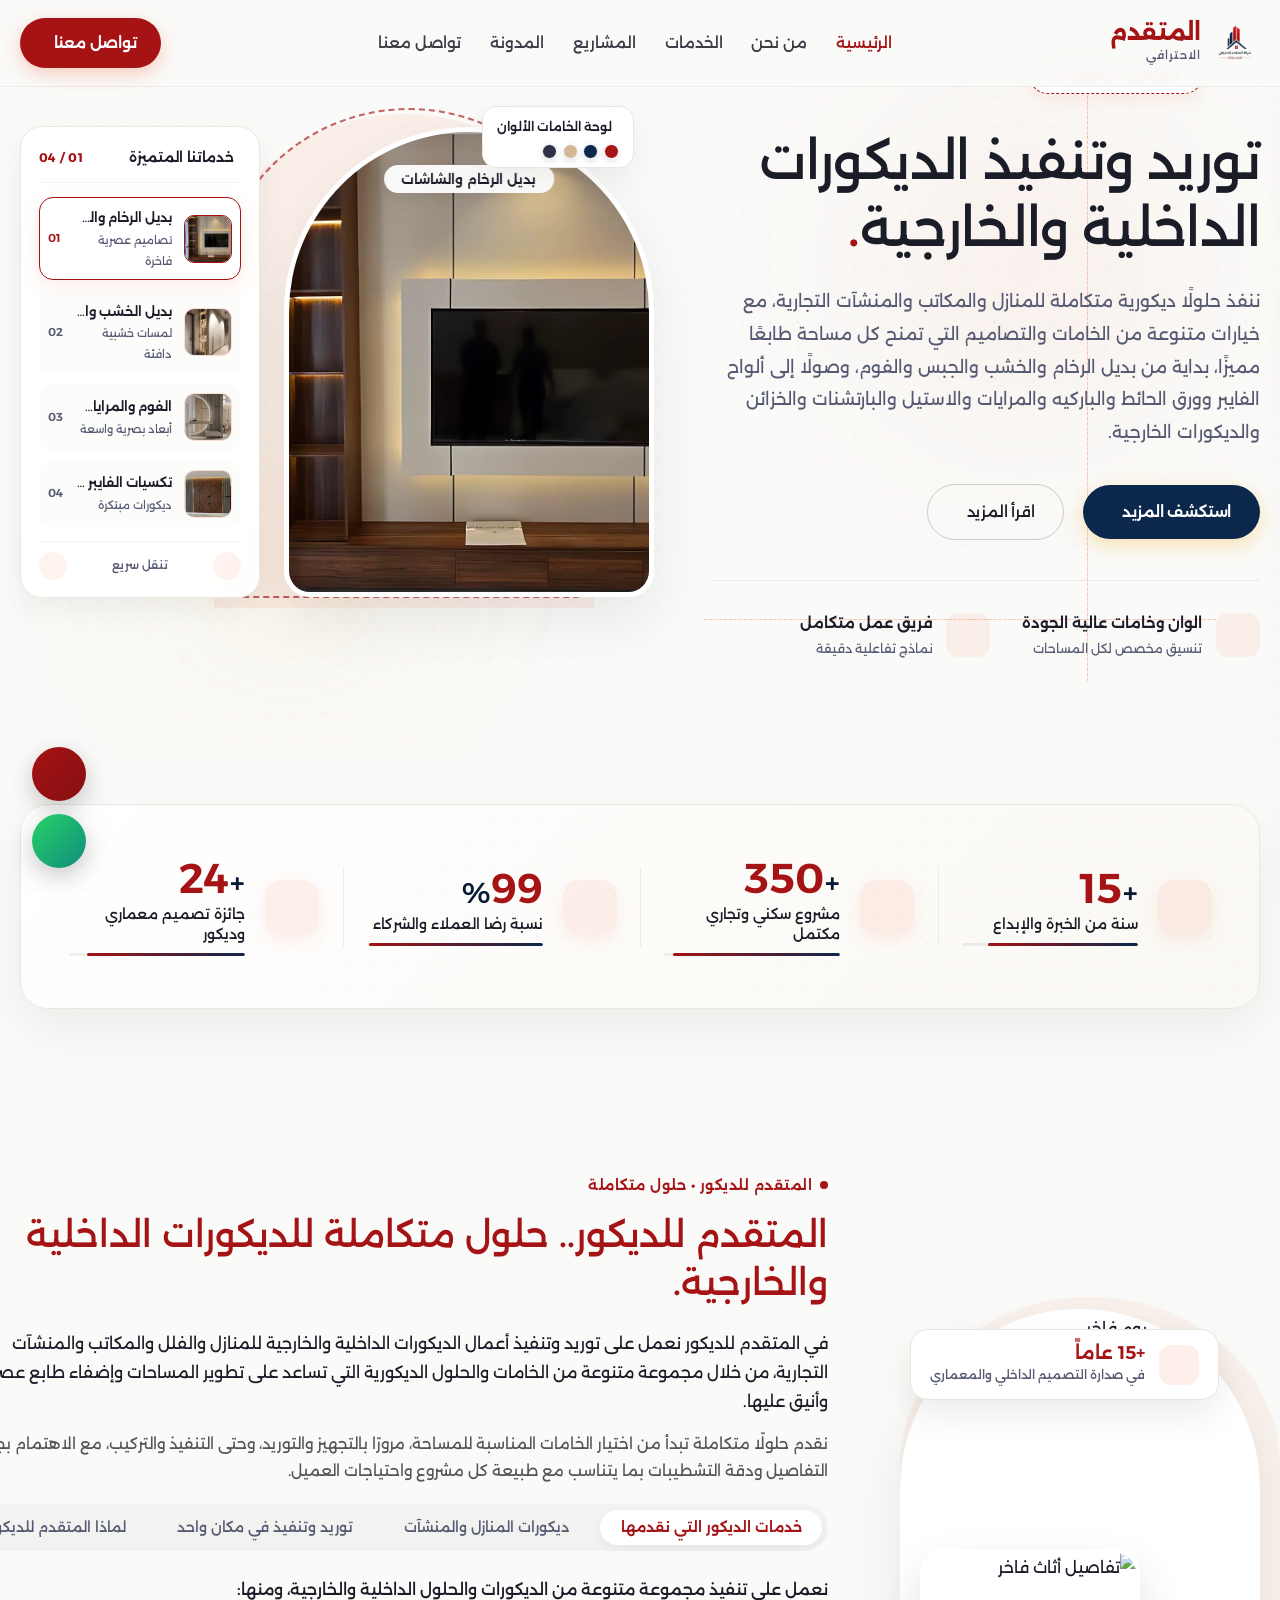
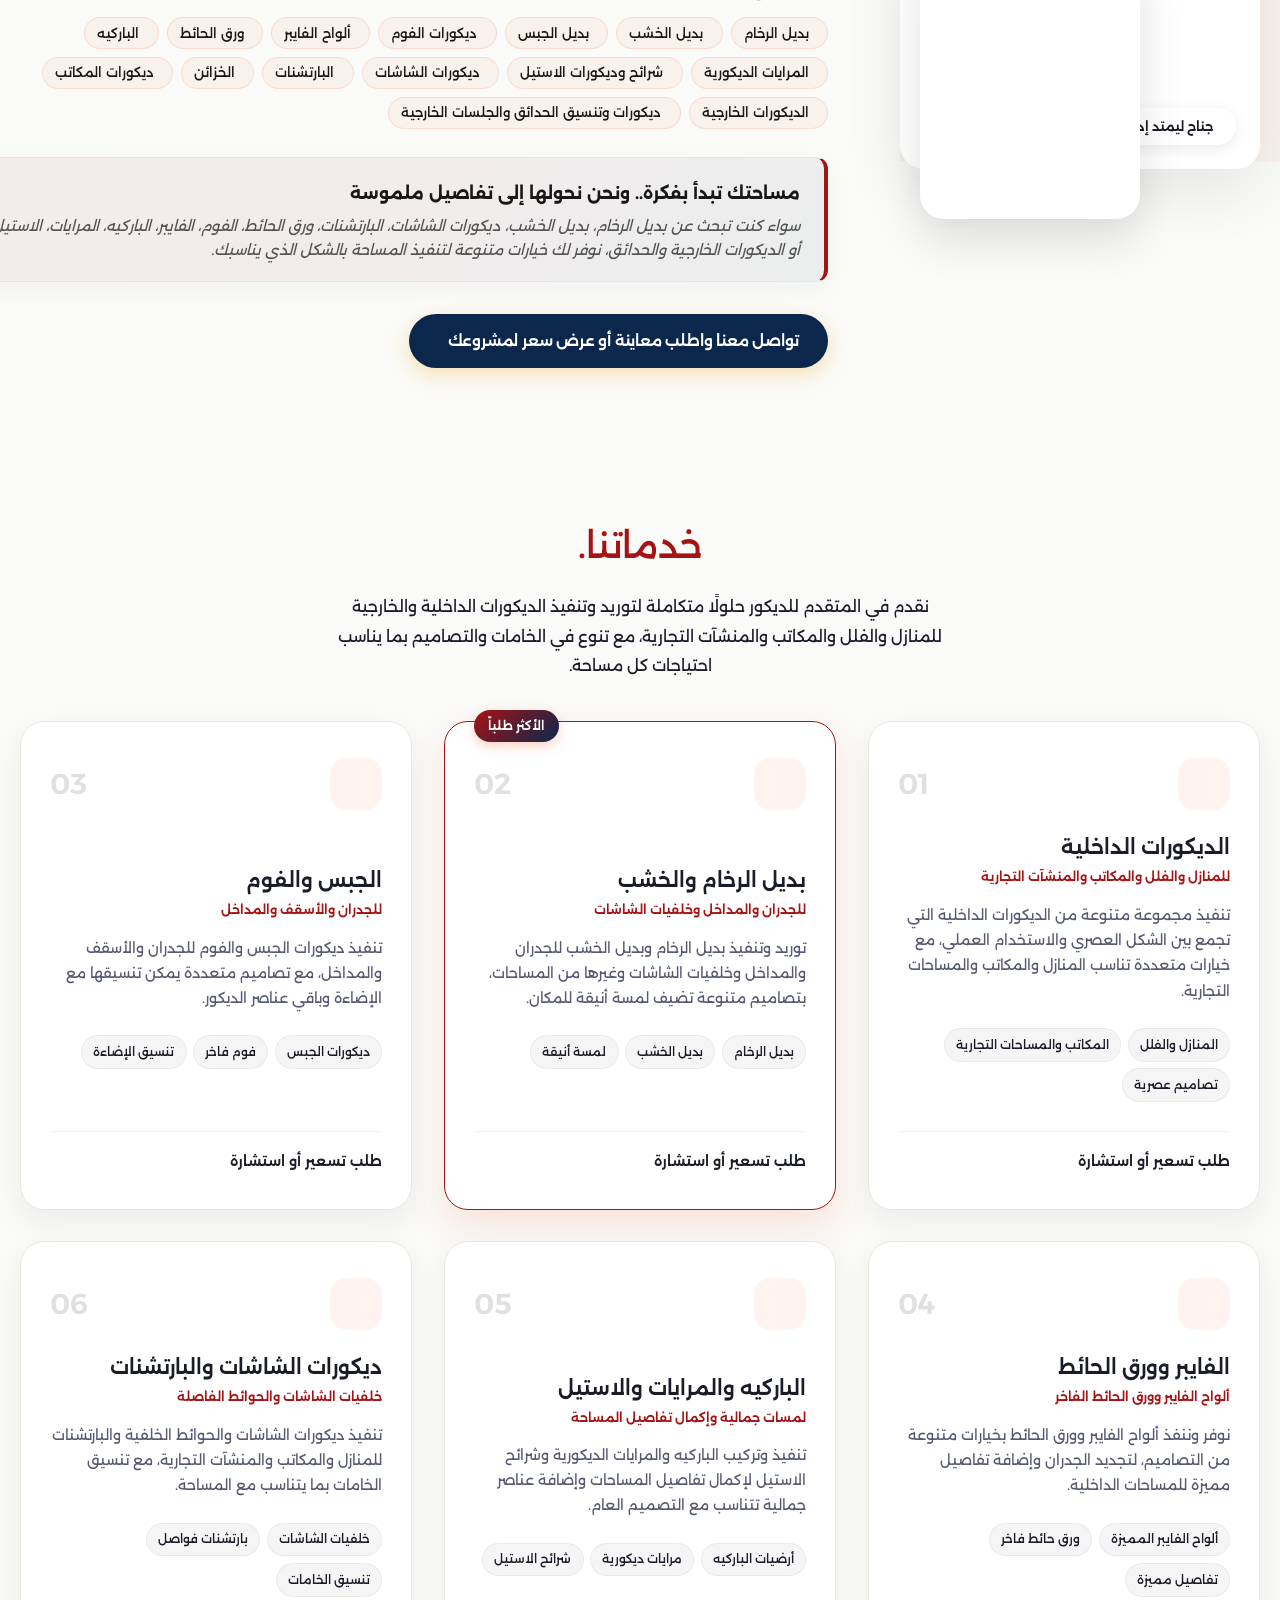
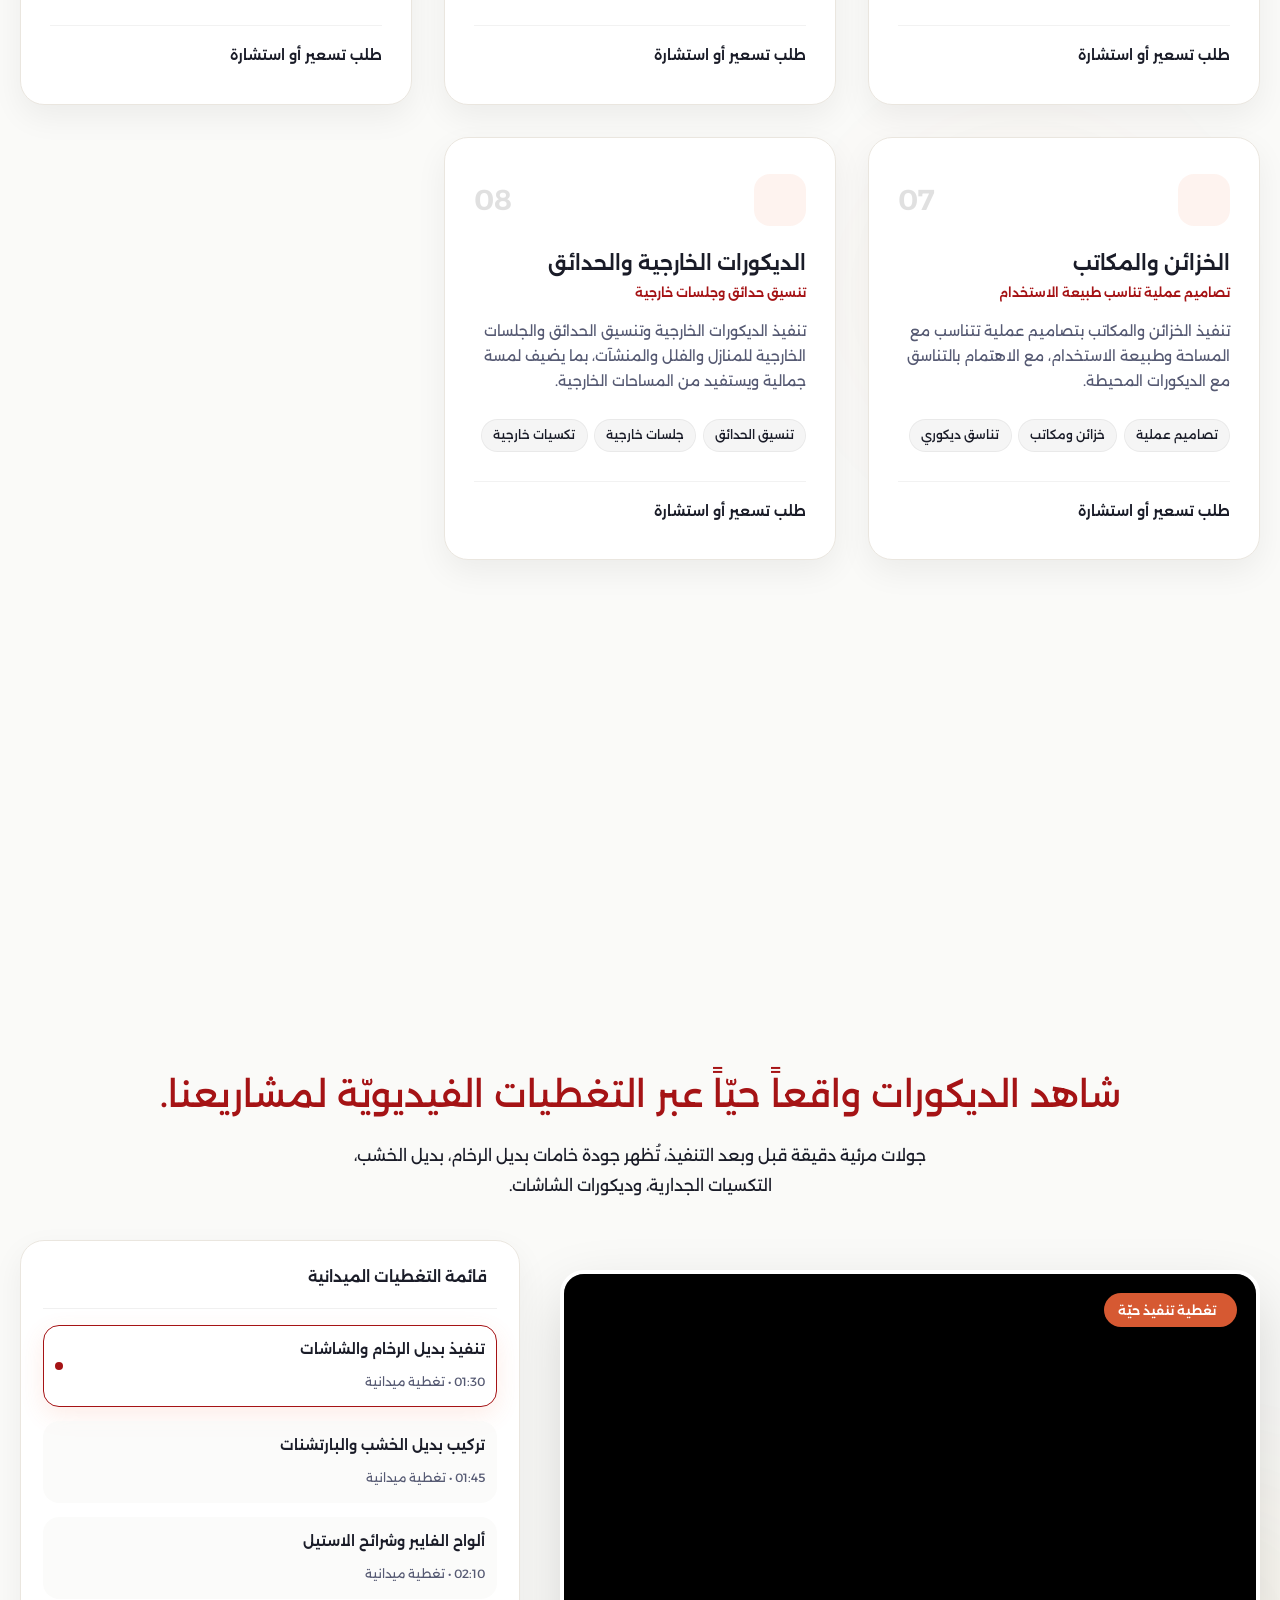
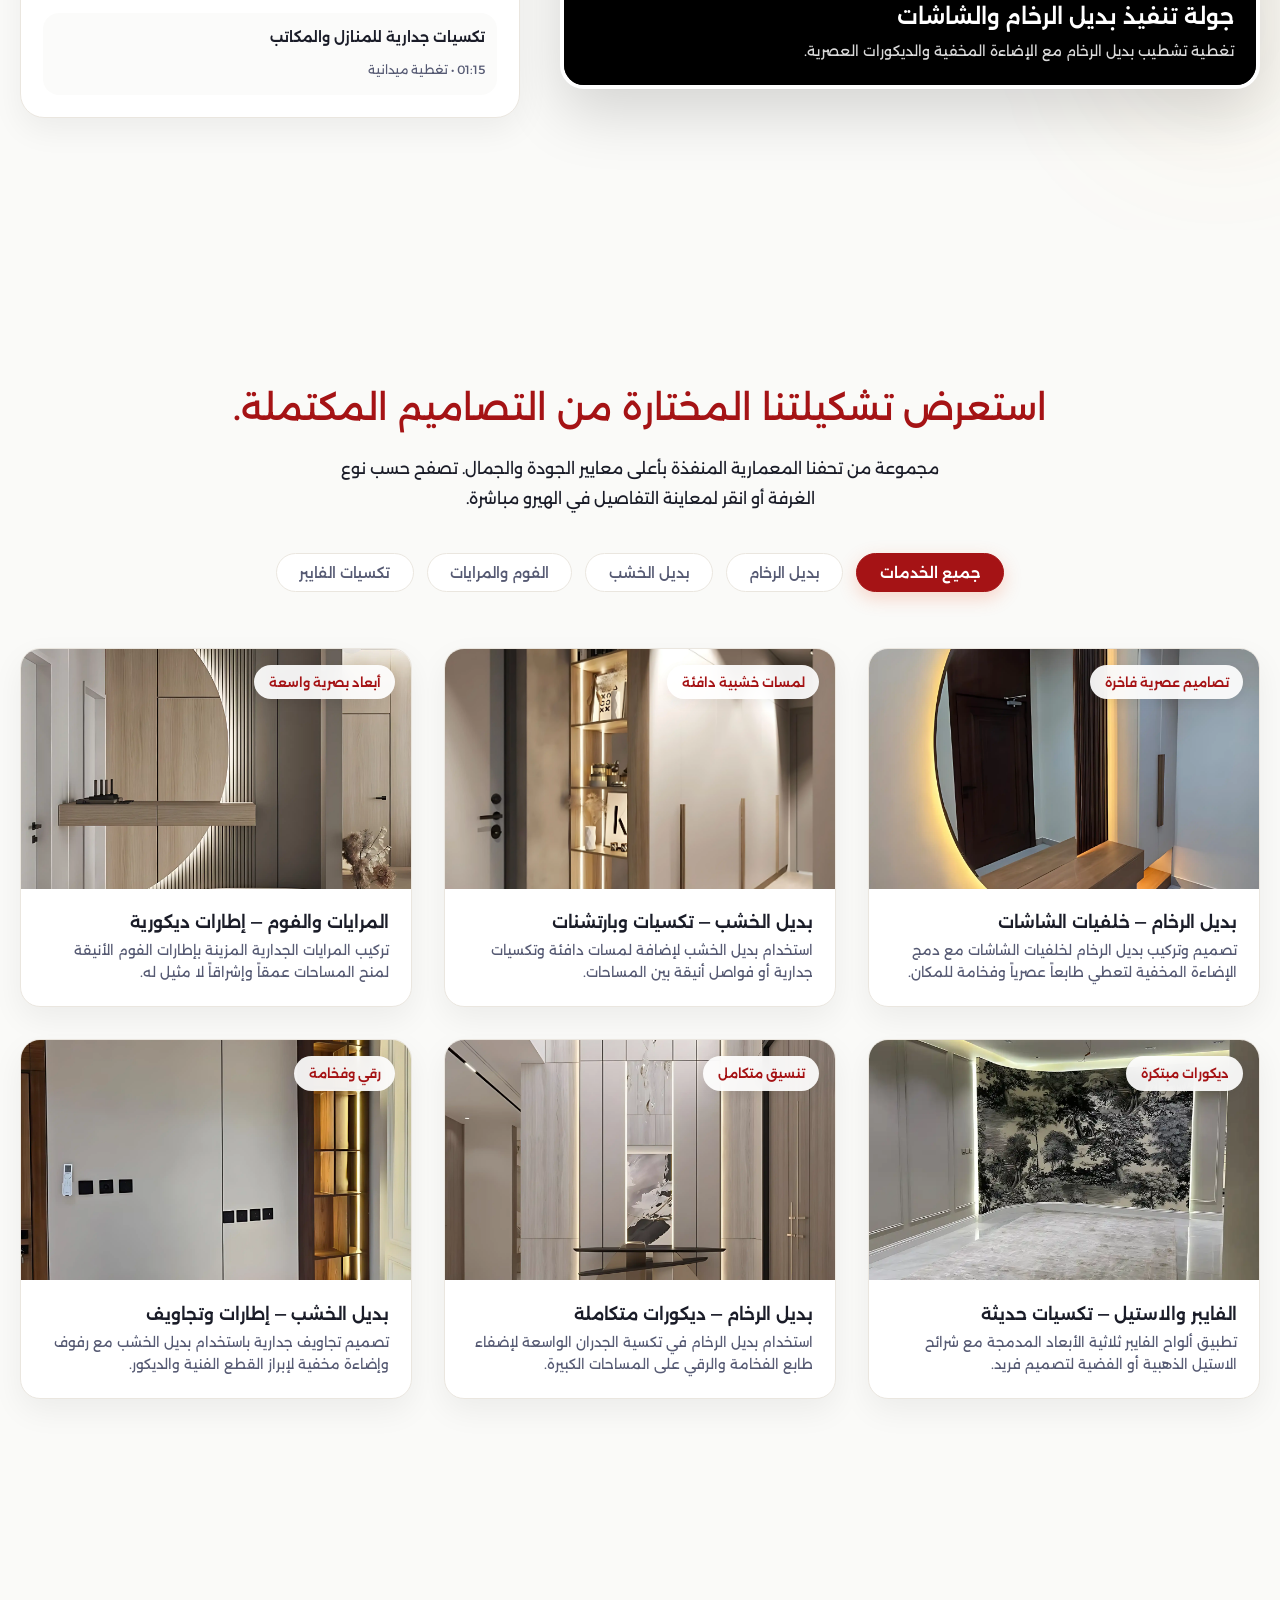
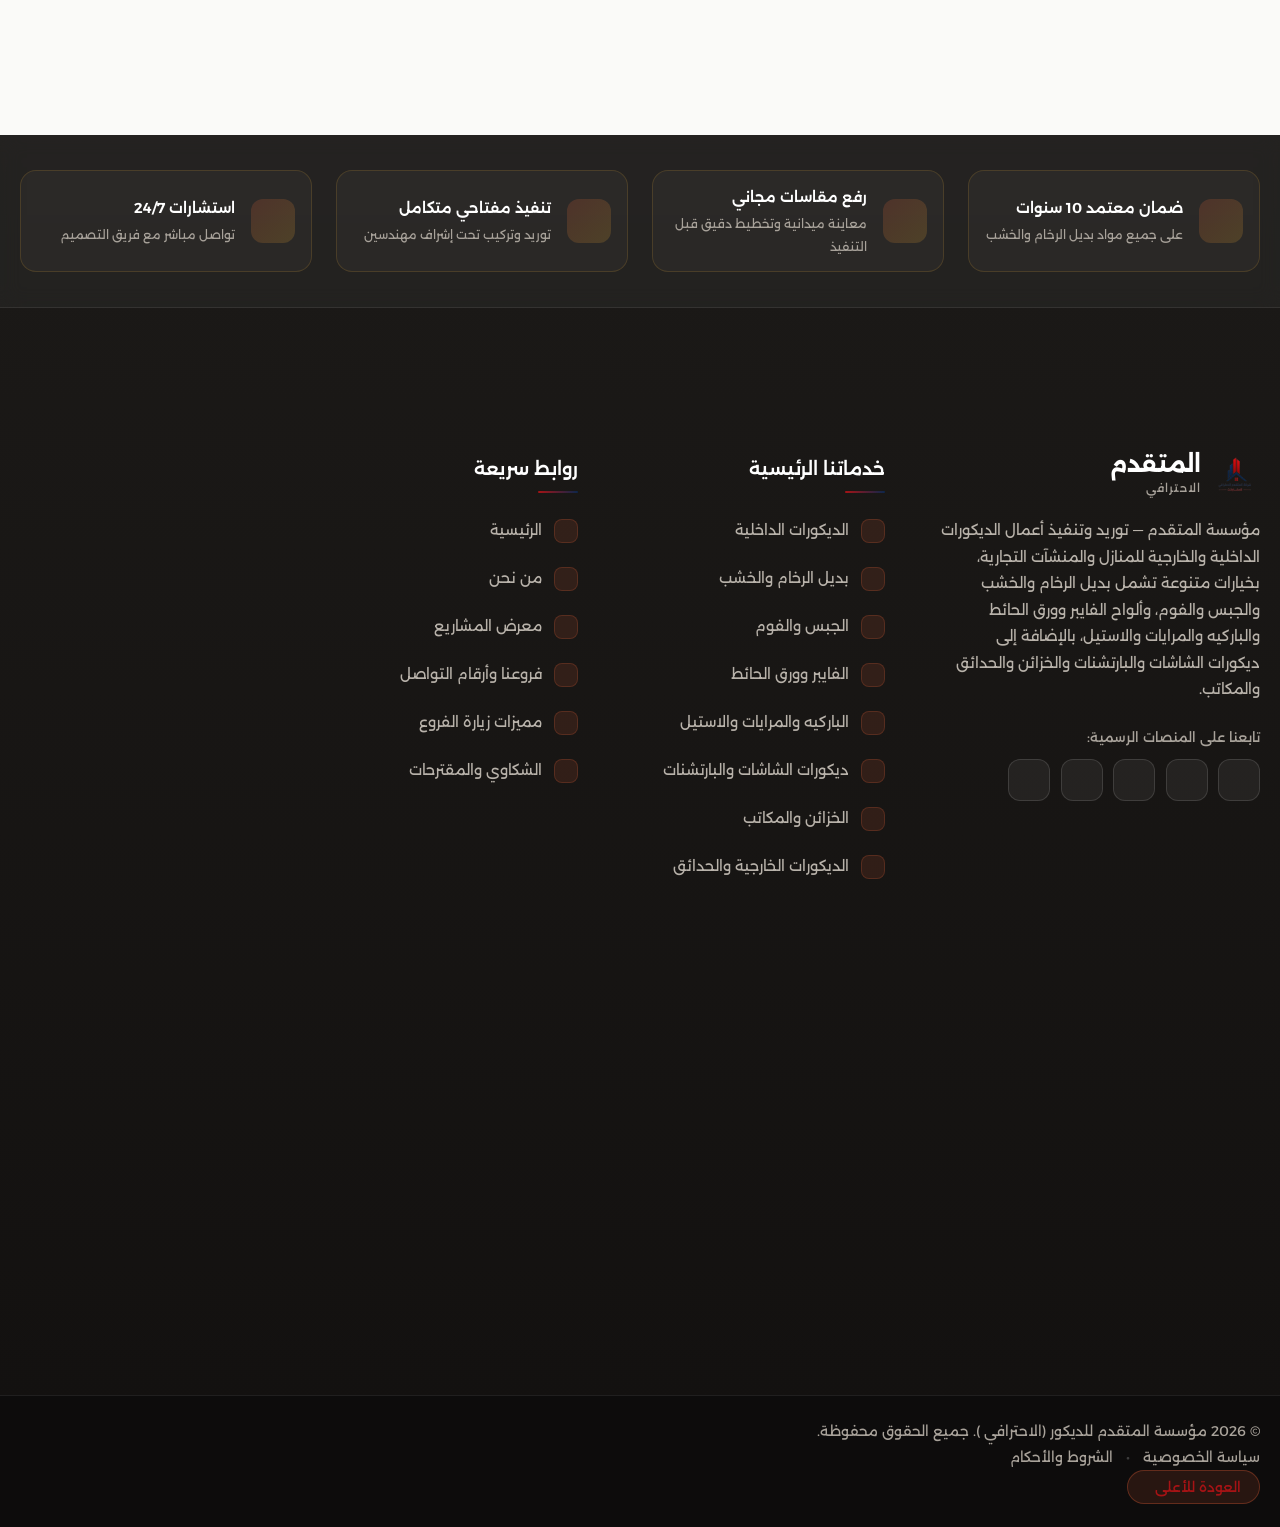
==== index.html @ 0e5503ea "change" ====
<!DOCTYPE html>
<html lang="ar" dir="rtl">

<head>
    <meta charset="UTF-8">
    <meta name="viewport" content="width=device-width, initial-scale=1.0">
    <title>المتقدم | توريد وتنفيذ الديكورات الداخلية والخارجية</title>
    <meta name="description"
        content="المتقدم — توريد وتنفيذ أعمال الديكورات الداخلية والخارجية للمنازل والمنشآت التجارية: بديل الرخام، بديل الخشب، الجبس والفوم، ألواح الفايبر، ورق الحائط، الباركيه، المرايات والاستيل، ديكورات الشاشات والبارتشنات والخزائن والحدائق والمكاتب.">

    <!-- Google Fonts (Alexandria & IBM Plex Sans Arabic for Luxury Balanced Typography) -->
    <link rel="preconnect" href="https://fonts.googleapis.com">
    <link rel="preconnect" href="https://fonts.gstatic.com" crossorigin>
    <link
        href="https://fonts.googleapis.com/css2?family=Alexandria:wght@300;400;500;600;700&family=IBM+Plex+Sans+Arabic:wght@300;400;500;600&display=swap"
        rel="stylesheet">

    <!-- FontAwesome Icons -->
    <link rel="stylesheet" href="https://cdnjs.cloudflare.com/ajax/libs/font-awesome/7.0.0/css/all.min.css">

    <!-- Custom CSS -->
    <link rel="stylesheet" href="css/styles.css">
</head>

<body>

    <!-- Header Navigation -->
    <header class="site-header" id="header">
        <div class="container header-container">
            <!-- Brand Logo -->
            <a href="#" class="brand-logo" aria-label="المتقدم الصفحة الرئيسية">
                <img src="asstes/img/logo.webp" alt="لوجو المتقدم للديكور والتصميم" class="brand-logo-img">
                <div class="logo-text">
                    <span class="logo-title">المتقدم</span>
                    <span class="logo-subtitle">الاحترافي</span>
                </div>
            </a>

            <!-- Desktop Navigation Menu (CLEAN FLAT NAV - NO DROPDOWNS) -->
            <nav class="nav-menu" id="navMenu">
                <ul class="nav-list">
                    <li class="nav-item active">
                        <a href="index.html" class="nav-link">الرئيسية</a>
                    </li>
                    <li class="nav-item">
                        <a href="./about/index.html" class="nav-link">من نحن</a>
                    </li>
                    <li class="nav-item">
                        <a href="./services/index.html" class="nav-link">الخدمات</a>
                    </li>
                    <li class="nav-item">
                        <a href="./gallry/index.html" class="nav-link">المشاريع</a>
                    </li>
                    <li class="nav-item">
                        <a href="index.html#blog" class="nav-link">المدونة</a>
                    </li>
                    <li class="nav-item">
                        <a href="./contect/index.html" class="nav-link">تواصل معنا</a>
                    </li>
                </ul>
            </nav>

            <!-- Header Action Button & Mobile Toggle -->
            <div class="header-actions">
                <a href="#contact" class="btn btn-header">
                    <span>تواصل معنا</span>
                    <i class="fa-solid fa-arrow-up-right-from-square btn-icon"></i>
                </a>

                <button class="mobile-toggle" id="mobileToggle" aria-label="فتح القائمة">
                    <span class="bar"></span>
                    <span class="bar"></span>
                    <span class="bar"></span>
                </button>
            </div>
        </div>
    </header>

    <!-- Mobile Drawer Navigation -->
    <div class="mobile-drawer-overlay" id="drawerOverlay"></div>
    <div class="mobile-drawer" id="mobileDrawer">
        <div class="drawer-header">
            <a href="#" class="brand-logo">
                <img src="asstes/img/logo.webp" alt="لوجو المتقدم للديكور" class="brand-logo-img" style="height: 38px;">
                <div class="logo-text">
                    <span class="logo-title">المتقدم</span>
                    <span class="logo-subtitle">الاحترافي</span>
                </div>
            </a>
            <button class="drawer-close" id="drawerClose"><i class="fa-solid fa-xmark"></i></button>
        </div>
        <ul class="drawer-nav">
            <li><a href="#hero" class="drawer-link">الرئيسية</a></li>
            <li><a href="#about" class="drawer-link">من نحن</a></li>
            <li><a href="#services" class="drawer-link">الخدمات</a></li>
            <li><a href="#projects" class="drawer-link">المشاريع</a></li>
            <li><a href="#blog" class="drawer-link">المدونة</a></li>
            <li><a href="./contect/index.html" class="drawer-link">تواصل معنا</a></li>
        </ul>
        <div class="drawer-footer">
            <a href="./contect/index.html" class="btn btn-primary w-100">
                <span>تواصل معنا الآن</span>
                <i class="fa-solid fa-arrow-up-right-from-square"></i>
            </a>
        </div>
    </div>

    <!-- Main Content Area -->
    <main>
        <!-- Hero Section with Light Background & Side Thumbnail Switcher -->
        <section class="hero-section hero-light-theme" id="hero">
            <!-- Background Decorative Interior Design Shapes & Blueprints -->
            <div class="decor-bg-elements">
                <div class="decor-grid-pattern"></div>
                <div class="decor-circle-glow decor-glow-orange"></div>
                <div class="decor-circle-glow decor-glow-yellow"></div>
                <div class="decor-architectural-line line-1"></div>
                <div class="decor-architectural-line line-2"></div>

                <!-- SVG Architectural Blueprint Measurement Marker -->
                <div class="decor-measure-badge animate-float">
                    <i class="fa-solid fa-ruler-combined"></i>
                    <span>مقياس رسم دقيق 1:50</span>
                </div>
            </div>

            <div class="container hero-grid">
                <!-- Text Column -->
                <div class="hero-content">
                    <!-- Hero Top Badge -->
                    <div class="hero-top-badge" data-reveal="curtain-up">
                        <span class="badge-dot"></span>
                        <span class="badge-text">من اختيار الخامة إلى التنفيذ… نهتم بكل تفصيلة في مساحتك</span>
                        <i class="fa-solid fa-sparkles badge-sparkle"></i>
                    </div>

                    <h1 class="hero-title" data-reveal="split-up" data-reveal-delay="1">
                        توريد وتنفيذ الديكورات الداخلية والخارجية<span class="title-dot">.</span>
                    </h1>

                    <p class="hero-description" data-reveal="slide-right" data-reveal-delay="2">
                        ننفذ حلولًا ديكورية متكاملة للمنازل والمكاتب والمنشآت التجارية، مع خيارات متنوعة من الخامات
                        والتصاميم التي تمنح كل مساحة طابعًا مميزًا، بداية من بديل الرخام والخشب والجبس والفوم، وصولًا
                        إلى ألواح الفايبر وورق الحائط والباركيه والمرايات والاستيل والبارتشنات والخزائن والديكورات
                        الخارجية.
                    </p>

                    <div class="hero-buttons" data-reveal="slide-right" data-reveal-delay="3">
                        <a href="#projects" class="btn btn-yellow btn-animated">
                            <span>استكشف المزيد</span>
                            <i class="fa-solid fa-arrow-up-right-from-square btn-icon"></i>
                        </a>
                        <a href="#about" class="btn btn-outline btn-outline-dark btn-animated">
                            <span>اقرأ المزيد</span>
                            <i class="fa-solid fa-arrow-up-right-from-square btn-icon"></i>
                        </a>
                    </div>

                    <!-- Quick Info Badges -->
                    <div class="hero-features" data-reveal="slide-right" data-reveal-delay="4">
                        <div class="feature-item">
                            <div class="feature-icon-wrapper">
                                <i class="fa-solid fa-swatchbook feature-icon"></i>
                            </div>
                            <div>
                                <span class="feature-title">الوان وخامات عالية الجودة </span>
                                <span class="feature-sub">تنسيق مخصص لكل المساحات</span>
                            </div>
                        </div>
                        <div class="feature-item">
                            <div class="feature-icon-wrapper">
                                <i class="fa-solid fa-couch feature-icon"></i>
                            </div>
                            <div>
                                <span class="feature-title">فريق عمل متكامل</span>
                                <span class="feature-sub">نماذج تفاعلية دقيقة</span>
                            </div>
                        </div>
                    </div>
                </div>

                <!-- Media Column (Luxury Arch Silhouette Frame & Vertical Side Switcher Panel) -->
                <div class="hero-media-wrapper side-layout-wrapper">
                    <!-- Background Architectural Arch Backdrop -->
                    <div class="decor-arch-backdrop">
                        <svg viewBox="0 0 400 520" class="arch-svg-shape">
                            <path d="M 0,180 A 200,180 0 0,1 400,180 L 400,520 L 0,520 Z"
                                fill="rgba(238, 99, 56, 0.08)" />
                        </svg>
                    </div>

                    <!-- Outer Decorative Accent Ring Frame -->
                    <div class="accent-arch-frame"></div>

                    <!-- Main Display Arch Image Box -->
                    <div class="hero-main-image-card arch-frame-shape" data-reveal="zoom-3d" data-reveal-delay="2">
                        <img id="mainDisplayImg" src="asstes/img/Artboard 18.webp" alt="بديل الرخام والشاشات"
                            class="hero-img active-fade">

                        <!-- Reveal Transition Mask Overlay -->
                        <div class="image-reveal-mask" id="revealMask"></div>

                        <div class="main-image-overlay">
                            <span class="image-category-tag" id="mainImgCategory">بديل الرخام والشاشات</span>
                        </div>
                    </div>

                    <!-- Floating Interior Material Palette Swatches Badge -->
                    <div class="decor-swatch-palette animate-float-slow" data-reveal="flip-up-3d" data-reveal-delay="4">
                        <div class="swatch-header">
                            <i class="fa-solid fa-palette"></i>
                            <span>لوحة الخامات الألوان</span>
                        </div>
                        <div class="swatch-dots-row">
                            <span class="swatch-circle" style="background-color: #a51315;" title="أحمر ملبي"></span>
                            <span class="swatch-circle" style="background-color: #0c274c;" title="كحلي فاخر"></span>
                            <span class="swatch-circle" style="background-color: #D4B896;" title="خشب الزان"></span>
                            <span class="swatch-circle" style="background-color: #2D3047;" title="رمادي دافئ"></span>
                        </div>
                    </div>

                    <!-- SIDE VERTICAL SWITCHER PANEL (NEW INNOVATIVE SIDEBAR) -->
                    <aside class="side-switcher-panel animate-fade-up animate-delay-2" id="sideSwitcherPanel">
                        <div class="side-panel-header">
                            <div class="side-panel-title">
                                <i class="fa-solid fa-layer-group"></i>
                                <span>خدماتنا المتميزة</span>
                            </div>
                            <div class="side-panel-counter">
                                <span id="currentSlideNum">01</span> / <span id="totalSlidesNum">04</span>
                            </div>
                        </div>

                        <!-- Side Thumbnails List -->
                        <div class="side-thumbnails-list">
                            <div class="side-thumb-item active" data-slide="0">
                                <div class="side-thumb-img-box">
                                    <img src="asstes/img/Artboard 18.webp" alt="بديل الرخام">
                                </div>
                                <div class="side-thumb-info">
                                    <span class="side-thumb-title">بديل الرخام والشاشات</span>
                                    <span class="side-thumb-cat">تصاميم عصرية فاخرة</span>
                                </div>
                                <span class="side-thumb-num">01</span>
                            </div>

                            <div class="side-thumb-item" data-slide="1">
                                <div class="side-thumb-img-box">
                                    <img src="asstes/img/WhatsApp Image 2026-08-13 at 11-upscaled (122).webp"
                                        alt="بديل الخشب">
                                </div>
                                <div class="side-thumb-info">
                                    <span class="side-thumb-title">بديل الخشب والبارتشنات</span>
                                    <span class="side-thumb-cat">لمسات خشبية دافئة</span>
                                </div>
                                <span class="side-thumb-num">02</span>
                            </div>

                            <div class="side-thumb-item" data-slide="2">
                                <div class="side-thumb-img-box">
                                    <img src="asstes/img/WhatsApp Image 2026-08-13 at 11-upscaled (21).webp"
                                        alt="الفوم والمرايات">
                                </div>
                                <div class="side-thumb-info">
                                    <span class="side-thumb-title">الفوم والمرايات الجدارية</span>
                                    <span class="side-thumb-cat">أبعاد بصرية واسعة</span>
                                </div>
                                <span class="side-thumb-num">03</span>
                            </div>

                            <div class="side-thumb-item" data-slide="3">
                                <div class="side-thumb-img-box">
                                    <img src="asstes/img/WhatsApp Image 2026-08-13 at 11-upscaled (22).webp"
                                        alt="تكسيات الفايبر">
                                </div>
                                <div class="side-thumb-info">
                                    <span class="side-thumb-title">تكسيات الفايبر والاستيل</span>
                                    <span class="side-thumb-cat">ديكورات مبتكرة</span>
                                </div>
                                <span class="side-thumb-num">04</span>
                            </div>
                        </div>

                        <!-- Vertical Nav Arrows -->
                        <div class="side-panel-footer">
                            <button class="side-arrow-btn" id="prevSlideBtn" aria-label="الشريحة السابقة">
                                <i class="fa-solid fa-arrow-up"></i>
                            </button>
                            <span class="side-arrow-hint">تنقل سريع</span>
                            <button class="side-arrow-btn" id="nextSlideBtn" aria-label="الشريحة التالية">
                                <i class="fa-solid fa-arrow-down"></i>
                            </button>
                        </div>
                    </aside>
                </div>
            </div>
        </section>

        <!-- Stats & Achievements Ribbon Section (Ultra Creative Animated Counters) -->
        <section class="stats-section hero-light-theme" id="stats">
            <div class="container">
                <div class="stats-ribbon-card" data-reveal="zoom-3d">
                    <div class="stats-bg-grid"></div>

                    <div class="stats-grid">
                        <!-- Stat Item 1 -->
                        <div class="stat-card" data-reveal="card-cascade-left" data-reveal-delay="1">
                            <div class="stat-icon-wrapper">
                                <i class="fa-solid fa-award"></i>
                            </div>
                            <div class="stat-content-box">
                                <div class="stat-number-wrapper">
                                    <span class="stat-prefix">+</span>
                                    <span class="stat-number counter-value" data-target="15">0</span>
                                </div>
                                <div class="stat-label">سنة من الخبرة والإبداع</div>
                                <div class="stat-progress-bar">
                                    <div class="progress-fill" style="width: 85%;"></div>
                                </div>
                            </div>
                        </div>

                        <!-- Stat Item 2 -->
                        <div class="stat-card" data-reveal="card-cascade-center" data-reveal-delay="2">
                            <div class="stat-icon-wrapper">
                                <i class="fa-solid fa-city"></i>
                            </div>
                            <div class="stat-content-box">
                                <div class="stat-number-wrapper">
                                    <span class="stat-prefix">+</span>
                                    <span class="stat-number counter-value" data-target="350">0</span>
                                </div>
                                <div class="stat-label">مشروع سكني وتجاري مكتمل</div>
                                <div class="stat-progress-bar">
                                    <div class="progress-fill" style="width: 95%;"></div>
                                </div>
                            </div>
                        </div>

                        <!-- Stat Item 3 -->
                        <div class="stat-card" data-reveal="card-cascade-center" data-reveal-delay="3">
                            <div class="stat-icon-wrapper">
                                <i class="fa-solid fa-heart-circle-check"></i>
                            </div>
                            <div class="stat-content-box">
                                <div class="stat-number-wrapper">
                                    <span class="stat-number counter-value" data-target="99">0</span>
                                    <span class="stat-suffix">%</span>
                                </div>
                                <div class="stat-label">نسبة رضا العملاء والشركاء</div>
                                <div class="stat-progress-bar">
                                    <div class="progress-fill" style="width: 99%;"></div>
                                </div>
                            </div>
                        </div>

                        <!-- Stat Item 4 -->
                        <div class="stat-card" data-reveal="card-cascade-right" data-reveal-delay="4">
                            <div class="stat-icon-wrapper">
                                <i class="fa-solid fa-trophy"></i>
                            </div>
                            <div class="stat-content-box">
                                <div class="stat-number-wrapper">
                                    <span class="stat-prefix">+</span>
                                    <span class="stat-number counter-value" data-target="24">0</span>
                                </div>
                                <div class="stat-label">جائزة تصميم معماري وديكور</div>
                                <div class="stat-progress-bar">
                                    <div class="progress-fill" style="width: 90%;"></div>
                                </div>
                            </div>
                        </div>

                    </div>
                </div>
            </div>
        </section>

        <!-- About Section (Ultra High-End Architectural Showcase) -->
        <section class="about-section" id="about">
            <div class="decor-circle-glow decor-glow-yellow about-glow"></div>

            <div class="container about-grid">
                <!-- Image Collage Column (Dual Staggered Arch Frames & Floating Experience Badge) -->
                <div class="about-media-collage animate-fade-up">
                    <div class="about-arch-backdrop">
                        <svg viewBox="0 0 450 550" class="arch-svg-shape">
                            <path d="M 0,200 A 225,200 0 0,1 450,200 L 450,550 L 0,550 Z"
                                fill="rgba(238, 99, 56, 0.06)" />
                        </svg>
                    </div>

                    <!-- Main Large Arch Frame -->
                    <div class="about-img-frame main-arch-frame">
                        <img src="https://images.unsplash.com/photo-1616594039964-ae9021a400a0?q=80&w=1000&auto=format&fit=crop"
                            alt="تصميم جناح نوم فاخر" class="about-img">
                        <div class="about-img-tag">
                            <i class="fa-solid fa-sparkles"></i>
                            <span>جناح ليمتد إدیشن 2026</span>
                        </div>
                    </div>

                    <!-- Secondary Staggered Floating Image Frame -->
                    <div class="about-img-frame secondary-float-frame animate-float-slow">
                        <img src="https://images.unsplash.com/photo-1618221195710-dd6b41faaea6?q=80&w=600&auto=format&fit=crop"
                            alt="تفاصيل أثاث فاخر">
                        <div class="secondary-frame-stroke"></div>
                    </div>

                    <!-- Floating Experience Badge -->
                    <div class="about-experience-card animate-float-reverse">
                        <div class="exp-icon-box">
                            <i class="fa-solid fa-award"></i>
                        </div>
                        <div class="exp-text-box">
                            <span class="exp-number">+15 عاماً</span>
                            <span class="exp-label">في صدارة التصميم الداخلي والمعماري</span>
                        </div>
                    </div>
                </div>

                <!-- Content Column (Interactive Tabs & Architectural Values) -->
                <div class="about-content animate-fade-up animate-delay-1">
                    <div class="section-tag-wrapper">
                        <span class="badge-dot"></span>
                        <span class="section-tag">المتقدم للديكور &bull; حلول متكاملة</span>
                    </div>

                    <h2 class="section-title">
                        المتقدم للديكور.. حلول متكاملة للديكورات الداخلية والخارجية<span class="title-dot">.</span>
                    </h2>

                    <p class="section-desc" style="font-size: 1.02rem; line-height: 1.8; margin-bottom: 0.8rem;">
                        في المتقدم للديكور نعمل على توريد وتنفيذ أعمال الديكورات الداخلية والخارجية للمنازل والفلل
                        والمكاتب والمنشآت التجارية، من خلال مجموعة متنوعة من الخامات والحلول الديكورية التي تساعد على
                        تطوير المساحات وإضفاء طابع عصري وأنيق عليها.
                    </p>

                    <p class="section-desc"
                        style="font-size: 0.96rem; line-height: 1.8; margin-bottom: 1.2rem; color: #555;">
                        نقدم حلولًا متكاملة تبدأ من اختيار الخامات المناسبة للمساحة، مرورًا بالتجهيز والتوريد، وحتى
                        التنفيذ والتركيب، مع الاهتمام بجودة التفاصيل ودقة التشطيبات بما يتناسب مع طبيعة كل مشروع
                        واحتياجات العميل.
                    </p>

                    <!-- Interactive Tabs Navigation -->
                    <div class="about-tabs-nav" id="aboutTabsNav">
                        <button class="about-tab-btn active" data-tab="services-list">خدمات الديكور التي نقدمها</button>
                        <button class="about-tab-btn" data-tab="spaces">ديكورات المنازل والمنشآت</button>
                        <button class="about-tab-btn" data-tab="one-stop">توريد وتنفيذ في مكان واحد</button>
                        <button class="about-tab-btn" data-tab="why-us">لماذا المتقدم للديكور؟</button>
                    </div>

                    <!-- Tab Content Container -->
                    <div class="about-tab-content-wrapper">
                        <!-- Tab 1: Services List -->
                        <div class="about-tab-panel active" id="tab-services-list">
                            <p class="section-desc" style="margin-bottom: 0.8rem; font-weight: 500;">
                                نعمل على تنفيذ مجموعة متنوعة من الديكورات والحلول الداخلية والخارجية، ومنها:
                            </p>
                            <div class="about-services-chips-grid"
                                style="display: flex; flex-wrap: wrap; gap: 0.5rem; margin-top: 0.5rem;">
                                <span class="chip-item"><i class="fa-solid fa-gem"></i> بديل الرخام</span>
                                <span class="chip-item"><i class="fa-solid fa-tree"></i> بديل الخشب</span>
                                <span class="chip-item"><i class="fa-solid fa-archway"></i> بديل الجبس</span>
                                <span class="chip-item"><i class="fa-solid fa-border-all"></i> ديكورات الفوم</span>
                                <span class="chip-item"><i class="fa-solid fa-cubes"></i> ألواح الفايبر</span>
                                <span class="chip-item"><i class="fa-solid fa-scroll"></i> ورق الحائط</span>
                                <span class="chip-item"><i class="fa-solid fa-grip-lines"></i> الباركيه</span>
                                <span class="chip-item"><i class="fa-solid fa-square-full"></i> المرايات
                                    الديكورية</span>
                                <span class="chip-item"><i class="fa-solid fa-wand-magic-sparkles"></i> شرائح وديكورات
                                    الاستيل</span>
                                <span class="chip-item"><i class="fa-solid fa-tv"></i> ديكورات الشاشات</span>
                                <span class="chip-item"><i class="fa-solid fa-border-style"></i> البارتشنات</span>
                                <span class="chip-item"><i class="fa-solid fa-door-closed"></i> الخزائن</span>
                                <span class="chip-item"><i class="fa-solid fa-briefcase"></i> ديكورات المكاتب</span>
                                <span class="chip-item"><i class="fa-solid fa-building"></i> الديكورات الخارجية</span>
                                <span class="chip-item"><i class="fa-solid fa-seedling"></i> ديكورات وتنسيق الحدائق
                                    والجلسات الخارجية</span>
                            </div>
                        </div>

                        <!-- Tab 2: Spaces -->
                        <div class="about-tab-panel" id="tab-spaces">
                            <p class="section-desc">
                                ننفذ أعمال الديكور لمختلف المساحات، سواء كانت فللًا أو شققًا أو منازل أو مكاتب أو محلات
                                أو منشآت تجارية، مع اختيار الحلول والخامات المناسبة لطبيعة كل مساحة.
                            </p>
                            <p class="section-desc" style="margin-top: 0.6rem; color: #555;">
                                نهتم بأن يكون الديكور متناسقًا مع الاستخدام اليومي للمكان، وفي الوقت نفسه يمنحه مظهرًا
                                مميزًا يعكس ذوق العميل وطبيعة المنشأة.
                            </p>
                        </div>

                        <!-- Tab 3: One-stop -->
                        <div class="about-tab-panel" id="tab-one-stop">
                            <p class="section-desc">
                                ميزة العمل مع المتقدم للديكور هي الحصول على حلول الديكور والتشطيبات من جهة واحدة؛ بداية
                                من اختيار الخامة والتصميم المناسب، وحتى توريد المواد وتنفيذها وتركيبها في الموقع.
                            </p>
                            <p class="section-desc" style="margin-top: 0.6rem; color: #555;">
                                هدفنا هو تقديم تجربة تنفيذ منظمة وواضحة، مع الاهتمام بالتفاصيل النهائية وجودة المظهر بعد
                                التركيب.
                            </p>
                        </div>

                        <!-- Tab 4: Why us -->
                        <div class="about-tab-panel" id="tab-why-us">
                            <div class="why-us-mini-grid"
                                style="display: grid; grid-template-columns: repeat(auto-fit, minmax(200px, 1fr)); gap: 0.8rem; margin-top: 0.5rem;">
                                <div class="why-card-mini"
                                    style="background: rgba(165, 19, 21, 0.04); padding: 0.8rem 1rem; border-radius: 8px; border: 1px solid rgba(165, 19, 21, 0.1);">
                                    <h4 style="font-size: 0.95rem; color: #a51315; margin-bottom: 0.3rem;"><i
                                            class="fa-solid fa-swatchbook"></i> تنوع الخامات</h4>
                                    <p style="font-size: 0.85rem; color: #555; margin: 0;">مجموعة واسعة من خيارات
                                        الديكور الداخلي والخارجي لتناسب الأنماط والمساحات المختلفة.</p>
                                </div>
                                <div class="why-card-mini"
                                    style="background: rgba(165, 19, 21, 0.04); padding: 0.8rem 1rem; border-radius: 8px; border: 1px solid rgba(165, 19, 21, 0.1);">
                                    <h4 style="font-size: 0.95rem; color: #a51315; margin-bottom: 0.3rem;"><i
                                            class="fa-solid fa-sliders"></i> حلول تناسب كل مساحة</h4>
                                    <p style="font-size: 0.85rem; color: #555; margin: 0;">نختار الحلول الديكورية بما
                                        يتناسب مع طبيعة المكان واستخدامه وااحتياجات العميل.</p>
                                </div>
                                <div class="why-card-mini"
                                    style="background: rgba(165, 19, 21, 0.04); padding: 0.8rem 1rem; border-radius: 8px; border: 1px solid rgba(165, 19, 21, 0.1);">
                                    <h4 style="font-size: 0.95rem; color: #a51315; margin-bottom: 0.3rem;"><i
                                            class="fa-solid fa-truck-ramp-box"></i> توريد وتنفيذ</h4>
                                    <p style="font-size: 0.85rem; color: #555; margin: 0;">نوفر خدمات التوريد والتركيب
                                        والتنفيذ ضمن منظومة عمل واحدة.</p>
                                </div>
                                <div class="why-card-mini"
                                    style="background: rgba(165, 19, 21, 0.04); padding: 0.8rem 1rem; border-radius: 8px; border: 1px solid rgba(165, 19, 21, 0.1);">
                                    <h4 style="font-size: 0.95rem; color: #a51315; margin-bottom: 0.3rem;"><i
                                            class="fa-solid fa-check-double"></i> اهتمام بالتفاصيل</h4>
                                    <p style="font-size: 0.85rem; color: #555; margin: 0;">نركز على جودة التشطيبات ودقة
                                        التركيب والتناسق بين عناصر الديكور.</p>
                                </div>
                                <div class="why-card-mini"
                                    style="background: rgba(165, 19, 21, 0.04); padding: 0.8rem 1rem; border-radius: 8px; border: 1px solid rgba(165, 19, 21, 0.1);">
                                    <h4 style="font-size: 0.95rem; color: #a51315; margin-bottom: 0.3rem;"><i
                                            class="fa-solid fa-building-user"></i> حلول للمنازل والمنشآت</h4>
                                    <p style="font-size: 0.85rem; color: #555; margin: 0;">نخدم المشاريع السكنية
                                        والتجارية والمكاتب والمساحات الخارجية.</p>
                                </div>
                            </div>
                        </div>
                    </div>

                    <!-- Closing Banner Box -->
                    <div class="architect-quote-card"
                        style="margin-top: 1.5rem; background: linear-gradient(135deg, rgba(165, 19, 21, 0.06), rgba(12, 39, 76, 0.06)); border-right: 4px solid #a51315; padding: 1.2rem 1.5rem; border-radius: 12px;">
                        <div class="quote-text-box">
                            <strong
                                style="font-size: 1.05rem; color: #1A1816; display: block; margin-bottom: 0.4rem; font-family: 'Alexandria', sans-serif;">
                                مساحتك تبدأ بفكرة.. ونحن نحولها إلى تفاصيل ملموسة
                            </strong>
                            <p class="quote-phrase" style="font-size: 0.92rem; color: #555; margin: 0;">
                                سواء كنت تبحث عن بديل الرخام، بديل الخشب، ديكورات الشاشات، البارتشنات، ورق الحائط،
                                الفوم، الفايبر، الباركيه، المرايات، الاستيل أو الديكورات الخارجية والحدائق، نوفر لك
                                خيارات متنوعة لتنفيذ المساحة بالشكل الذي يناسبك.
                            </p>
                        </div>
                    </div>

                    <!-- CTA Action Row -->
                    <div class="about-actions-row">
                        <a href="./contect/index.html" class="btn btn-yellow">
                            <span>تواصل معنا واطلب معاينة أو عرض سعر لمشروعك</span>
                            <i class="fa-solid fa-arrow-left btn-icon"></i>
                        </a>
                    </div>
                </div>
            </div>
            <!-- Services Showcase Section (Ultra High-End Architectural Layout) -->
            <section class="services-section hero-light-theme" id="services">
                <div class="decor-circle-glow decor-glow-orange services-glow"></div>

                <div class="container">
                    <!-- Section Header -->
                    <div class="section-header text-center">
                        <div class="section-tag-wrapper" data-reveal="curtain-up">
                            <span class="badge-dot"></span>
                            <span class="section-tag">خدماتنا الشاملة &bull; توريد وتنفيذ احترافي</span>
                        </div>
                        <h2 class="section-title" data-reveal="split-up" data-reveal-delay="1">خدماتنا<span
                                class="title-dot">.</span></h2>
                        <p class="section-desc center-desc" data-reveal="slide-right" data-reveal-delay="2">
                            نقدم في المتقدم للديكور حلولًا متكاملة لتوريد وتنفيذ الديكورات الداخلية والخارجية للمنازل
                            والفلل والمكاتب والمنشآت التجارية، مع تنوع في الخامات والتصاميم بما يناسب احتياجات كل مساحة.
                        </p>
                    </div>

                    <!-- 8 Master Services Cards Grid -->
                    <div class="services-master-grid">

                        <!-- Service Card 1: الديكورات الداخلية -->
                        <div class="service-master-card" data-reveal="card-cascade-left" data-reveal-delay="1">
                            <div class="service-card-top">
                                <div class="service-icon-box">
                                    <i class="fa-solid fa-couch"></i>
                                </div>
                                <span class="service-number">01</span>
                            </div>
                            <div class="service-card-body">
                                <h3 class="service-card-title">الديكورات الداخلية</h3>
                                <p class="service-card-sub">للمنازل والفلل والمكاتب والمنشآت التجارية</p>
                                <p class="service-card-desc">
                                    تنفيذ مجموعة متنوعة من الديكورات الداخلية التي تجمع بين الشكل العصري والاستخدام
                                    العملي، مع خيارات متعددة تناسب المنازل والمكاتب والمساحات التجارية.
                                </p>
                                <div class="service-chips-row">
                                    <span class="chip">المنازل والفلل</span>
                                    <span class="chip">المكاتب والمساحات التجارية</span>
                                    <span class="chip">تصاميم عصرية</span>
                                </div>
                            </div>
                            <div class="service-card-footer">
                                <a href="#contact" class="service-action-link" data-service-title="الديكورات الداخلية">
                                    <span>طلب تسعير أو استشارة</span>
                                    <i class="fa-solid fa-arrow-left"></i>
                                </a>
                            </div>
                        </div>

                        <!-- Service Card 2: بديل الرخام والخشب -->
                        <div class="service-master-card featured-service" data-reveal="card-cascade-center"
                            data-reveal-delay="2">
                            <div class="service-badge-featured">الأكثر طلباً</div>
                            <div class="service-card-top">
                                <div class="service-icon-box">
                                    <i class="fa-solid fa-layer-group"></i>
                                </div>
                                <span class="service-number">02</span>
                            </div>
                            <div class="service-card-body">
                                <h3 class="service-card-title">بديل الرخام والخشب</h3>
                                <p class="service-card-sub">للجدران والمداخل وخلفيات الشاشات</p>
                                <p class="service-card-desc">
                                    توريد وتنفيذ بديل الرخام وبديل الخشب للجدران والمداخل وخلفيات الشاشات وغيرها من
                                    المساحات، بتصاميم متنوعة تضيف لمسة أنيقة للمكان.
                                </p>
                                <div class="service-chips-row">
                                    <span class="chip">بديل الرخام</span>
                                    <span class="chip">بديل الخشب</span>
                                    <span class="chip">لمسة أنيقة</span>
                                </div>
                            </div>
                            <div class="service-card-footer">
                                <a href="#contact" class="service-action-link" data-service-title="بديل الرخام والخشب">
                                    <span>طلب تسعير أو استشارة</span>
                                    <i class="fa-solid fa-arrow-left"></i>
                                </a>
                            </div>
                        </div>

                        <!-- Service Card 3: الجبس والفوم -->
                        <div class="service-master-card" data-reveal="card-cascade-right" data-reveal-delay="3">
                            <div class="service-card-top">
                                <div class="service-icon-box">
                                    <i class="fa-solid fa-border-all"></i>
                                </div>
                                <span class="service-number">03</span>
                            </div>
                            <div class="service-card-body">
                                <h3 class="service-card-title">الجبس والفوم</h3>
                                <p class="service-card-sub">للجدران والأسقف والمداخل</p>
                                <p class="service-card-desc">
                                    تنفيذ ديكورات الجبس والفوم للجدران والأسقف والمداخل، مع تصاميم متعددة يمكن تنسيقها
                                    مع الإضاءة وباقي عناصر الديكور.
                                </p>
                                <div class="service-chips-row">
                                    <span class="chip">ديكورات الجبس</span>
                                    <span class="chip">فوم فاخر</span>
                                    <span class="chip">تنسيق الإضاءة</span>
                                </div>
                            </div>
                            <div class="service-card-footer">
                                <a href="#contact" class="service-action-link" data-service-title="الجبس والفوم">
                                    <span>طلب تسعير أو استشارة</span>
                                    <i class="fa-solid fa-arrow-left"></i>
                                </a>
                            </div>
                        </div>

                        <!-- Service Card 4: الفايبر وورق الحائط -->
                        <div class="service-master-card" data-reveal="card-cascade-left" data-reveal-delay="2">
                            <div class="service-card-top">
                                <div class="service-icon-box">
                                    <i class="fa-solid fa-rug"></i>
                                </div>
                                <span class="service-number">04</span>
                            </div>
                            <div class="service-card-body">
                                <h3 class="service-card-title">الفايبر وورق الحائط</h3>
                                <p class="service-card-sub">ألواح الفايبر وورق الحائط الفاخر</p>
                                <p class="service-card-desc">
                                    نوفر وننفذ ألواح الفايبر وورق الحائط بخيارات متنوعة من التصاميم، لتجديد الجدران
                                    وإضافة تفاصيل مميزة للمساحات الداخلية.
                                </p>
                                <div class="service-chips-row">
                                    <span class="chip">ألواح الفايبر المميزة</span>
                                    <span class="chip">ورق حائط فاخر</span>
                                    <span class="chip">تفاصيل مميزة</span>
                                </div>
                            </div>
                            <div class="service-card-footer">
                                <a href="#contact" class="service-action-link" data-service-title="الفايبر وورق الحائط">
                                    <span>طلب تسعير أو استشارة</span>
                                    <i class="fa-solid fa-arrow-left"></i>
                                </a>
                            </div>
                        </div>

                        <!-- Service Card 5: الباركيه والمرايات والاستيل -->
                        <div class="service-master-card" data-reveal="card-cascade-center" data-reveal-delay="3">
                            <div class="service-card-top">
                                <div class="service-icon-box">
                                    <i class="fa-solid fa-wand-magic-sparkles"></i>
                                </div>
                                <span class="service-number">05</span>
                            </div>
                            <div class="service-card-body">
                                <h3 class="service-card-title">الباركيه والمرايات والاستيل</h3>
                                <p class="service-card-sub">لمسات جمالية وإكمال تفاصيل المساحة</p>
                                <p class="service-card-desc">
                                    تنفيذ وتركيب الباركيه والمرايات الديكورية وشرائح الاستيل لإكمال تفاصيل المساحات
                                    وإضافة عناصر جمالية تتناسب مع التصميم العام.
                                </p>
                                <div class="service-chips-row">
                                    <span class="chip">أرضيات الباركيه</span>
                                    <span class="chip">مرايات ديكورية</span>
                                    <span class="chip">شرائح الاستيل</span>
                                </div>
                            </div>
                            <div class="service-card-footer">
                                <a href="#contact" class="service-action-link"
                                    data-service-title="الباركيه والمرايات والاستيل">
                                    <span>طلب تسعير أو استشارة</span>
                                    <i class="fa-solid fa-arrow-left"></i>
                                </a>
                            </div>
                        </div>

                        <!-- Service Card 6: ديكورات الشاشات والبارتشنات -->
                        <div class="service-master-card" data-reveal="card-cascade-right" data-reveal-delay="4">
                            <div class="service-card-top">
                                <div class="service-icon-box">
                                    <i class="fa-solid fa-tv"></i>
                                </div>
                                <span class="service-number">06</span>
                            </div>
                            <div class="service-card-body">
                                <h3 class="service-card-title">ديكورات الشاشات والبارتشنات</h3>
                                <p class="service-card-sub">خلفيات الشاشات والحوائط الفاصلة</p>
                                <p class="service-card-desc">
                                    تنفيذ ديكورات الشاشات والحوائط الخلفية والبارتشنات للمنازل والمكاتب والمنشآت
                                    التجارية، مع تنسيق الخامات بما يتناسب مع المساحة.
                                </p>
                                <div class="service-chips-row">
                                    <span class="chip">خلفيات الشاشات</span>
                                    <span class="chip">بارتشنات فواصل</span>
                                    <span class="chip">تنسيق الخامات</span>
                                </div>
                            </div>
                            <div class="service-card-footer">
                                <a href="#contact" class="service-action-link"
                                    data-service-title="ديكورات الشاشات والبارتشنات">
                                    <span>طلب تسعير أو استشارة</span>
                                    <i class="fa-solid fa-arrow-left"></i>
                                </a>
                            </div>
                        </div>

                        <!-- Service Card 7: الخزائن والمكاتب -->
                        <div class="service-master-card" data-reveal="card-cascade-left" data-reveal-delay="2">
                            <div class="service-card-top">
                                <div class="service-icon-box">
                                    <i class="fa-solid fa-box-archive"></i>
                                </div>
                                <span class="service-number">07</span>
                            </div>
                            <div class="service-card-body">
                                <h3 class="service-card-title">الخزائن والمكاتب</h3>
                                <p class="service-card-sub">تصاميم عملية تناسب طبيعة الاستخدام</p>
                                <p class="service-card-desc">
                                    تنفيذ الخزائن والمكاتب بتصاميم عملية تتناسب مع المساحة وطبيعة الاستخدام، مع الاهتمام
                                    بالتناسق مع الديكورات المحيطة.
                                </p>
                                <div class="service-chips-row">
                                    <span class="chip">تصاميم عملية</span>
                                    <span class="chip">خزائن ومكاتب</span>
                                    <span class="chip">تناسق ديكوري</span>
                                </div>
                            </div>
                            <div class="service-card-footer">
                                <a href="#contact" class="service-action-link" data-service-title="الخزائن والمكاتب">
                                    <span>طلب تسعير أو استشارة</span>
                                    <i class="fa-solid fa-arrow-left"></i>
                                </a>
                            </div>
                        </div>

                        <!-- Service Card 8: الديكورات الخارجية والحدائق -->
                        <div class="service-master-card" data-reveal="card-cascade-right" data-reveal-delay="3">
                            <div class="service-card-top">
                                <div class="service-icon-box">
                                    <i class="fa-solid fa-tree-city"></i>
                                </div>
                                <span class="service-number">08</span>
                            </div>
                            <div class="service-card-body">
                                <h3 class="service-card-title">الديكورات الخارجية والحدائق</h3>
                                <p class="service-card-sub">تنسيق حدائق وجلسات خارجية</p>
                                <p class="service-card-desc">
                                    تنفيذ الديكورات الخارجية وتنسيق الحدائق والجلسات الخارجية للمنازل والفلل والمنشآت،
                                    بما يضيف لمسة جمالية ويستفيد من المساحات الخارجية.
                                </p>
                                <div class="service-chips-row">
                                    <span class="chip">تنسيق الحدائق</span>
                                    <span class="chip">جلسات خارجية</span>
                                    <span class="chip">تكسيات خارجية</span>
                                </div>
                            </div>
                            <div class="service-card-footer">
                                <a href="#contact" class="service-action-link"
                                    data-service-title="الديكورات الخارجية والحدائق">
                                    <span>طلب تسعير أو استشارة</span>
                                    <i class="fa-solid fa-arrow-left"></i>
                                </a>
                            </div>
                        </div>

                    </div>

                    <!-- Custom Decorative Callout Banner -->
                    <div class="decor-solution-banner" data-reveal="fade-up" data-reveal-delay="2"
                        style="margin-top: 3.5rem; background: linear-gradient(135deg, rgba(165, 19, 21, 0.06) 0%, rgba(26, 24, 22, 0.03) 100%); border: 1px solid rgba(165, 19, 21, 0.18); border-radius: 20px; padding: 2.5rem 2rem; text-align: center; position: relative; overflow: hidden; box-shadow: 0 10px 30px rgba(0,0,0,0.02);">
                        <div
                            style="position: absolute; top: -20px; right: -20px; width: 100px; height: 100px; background: rgba(165, 19, 21, 0.12); border-radius: 50%; filter: blur(30px);">
                        </div>
                        <span class="section-tag"
                            style="background: rgba(165, 19, 21, 0.1); color: #a51315; margin-bottom: 1rem; display: inline-block;">المتقدم
                            للديكور</span>
                        <h3
                            style="font-size: 1.6rem; color: #1A1816; font-weight: 700; margin-bottom: 1rem; font-family: 'Alexandria', sans-serif;">
                            حلول ديكور تناسب مساحتك</h3>
                        <p
                            style="max-width: 750px; margin: 0 auto 1.25rem; font-size: 1.05rem; color: #555; line-height: 1.8;">
                            من الخامات الحديثة إلى التفاصيل الديكورية الصغيرة، نوفر خيارات متعددة تساعدك على تنفيذ
                            المساحة بالشكل الذي يناسب ذوقك واحتياجاتك.
                        </p>
                        <div style="font-weight: 700; color: #a51315; font-size: 1.05rem; letter-spacing: 0.3px;">
                            المتقدم للديكور — توريد وتنفيذ الديكورات الداخلية والخارجية.
                        </div>
                    </div>
                </div>
                <!-- Interactive Video Showcase Section (Architectural Video Theater & Reels) -->
                <section class="video-showcase-section" id="video-gallery">
                    <div class="decor-circle-glow decor-glow-yellow video-glow"></div>

                    <div class="container">
                        <!-- Section Header -->
                        <div class="section-header text-center">
                            <div class="section-tag-wrapper" data-reveal="curtain-up">
                                <span class="badge-dot"></span>
                                <span class="section-tag">تغطيات حية &bull; جولات التوثيق الميداني</span>
                            </div>
                            <h2 class="section-title" data-reveal="split-up" data-reveal-delay="1">شاهد الديكورات واقعاً
                                حيّاً عبر التغطيات الفيديويّة لمشاريعنا<span class="title-dot">.</span></h2>
                            <p class="section-desc center-desc" data-reveal="slide-right" data-reveal-delay="2">
                                جولات مرئية دقيقة قبل وبعد التنفيذ، تُظهر جودة خامات بديل الرخام، بديل الخشب، التكسيات
                                الجدارية، وديكورات الشاشات.
                            </p>
                        </div>

                        <!-- Video Theater Grid (Master Video Player + Playlist Column) -->
                        <div class="video-theater-grid">

                            <!-- Master Featured Video Player -->
                            <div class="master-video-card" data-reveal="imax-expand" data-reveal-delay="2">
                                <div class="video-frame-box" id="masterVideoFrame">
                                    <video id="mainVideoPlayer"
                                        poster="asstes/img/WhatsApp Image 2026-08-03 at 1.18.15 PM.jpeg.webp" autoplay
                                        muted loop playsinline>
                                        <source id="mainVideoSource"
                                            src="asstes/video/WhatsApp Video 2026-08-03 at 1.18.18 PM.mp4"
                                            type="video/mp4">
                                        متصفحك لا يدعم تشغيل الفيديو.
                                    </video>

                                    <!-- Video Overlay Mask & Play Controls -->
                                    <div class="video-overlay-gradient"></div>



                                    <div class="video-top-meta">
                                        <span class="video-badge-live"><i class="fa-solid fa-circle-dot"></i> تغطية
                                            تنفيذ حيّة</span>
                                    </div>

                                    <div class="video-bottom-info">
                                        <h3 class="video-main-title" id="videoMainTitle">جولة تنفيذ بديل الرخام والشاشات
                                        </h3>
                                        <p class="video-main-sub" id="videoMainSub">تغطية تشطيب بديل الرخام مع الإضاءة
                                            المخفية والديكورات العصرية.</p>
                                    </div>
                                </div>
                            </div>

                            <!-- Video Playlist Column (5 Interactive Reels) -->
                            <div class="video-playlist-column" data-reveal="slide-left" data-reveal-delay="3">
                                <div class="playlist-header">
                                    <i class="fa-solid fa-film"></i>
                                    <span>قائمة التغطيات الميدانية </span>
                                </div>

                                <div class="video-playlist-items">

                                    <!-- Reel 1 -->
                                    <div class="playlist-item active"
                                        data-video-url="asstes/video/WhatsApp Video 2026-08-03 at 1.18.18 PM.mp4"
                                        data-poster="asstes/img/WhatsApp Image 2026-08-03 at 1.18.15 PM.jpeg.webp"
                                        data-title="جولة تنفيذ بديل الرخام والشاشات"
                                        data-sub="تغطية تشطيب بديل الرخام مع الإضاءة المخفية والديكورات العصرية."
                                        data-duration="01:30">

                                        <div class="playlist-info">
                                            <h4 class="playlist-title">تنفيذ بديل الرخام والشاشات</h4>
                                            <span class="playlist-meta"><i class="fa-regular fa-clock"></i> 01:30 &bull;
                                                تغطية ميدانية</span>
                                        </div>
                                        <span class="playing-indicator-dot"></span>
                                    </div>

                                    <!-- Reel 2 -->
                                    <div class="playlist-item"
                                        data-video-url="asstes/video/WhatsApp Video 2026-08-03 at 1.21.05 PM.mp4"
                                        data-poster="asstes/img/WhatsApp Image 2026-08-03 at 1.18.17 PM.jpeg.webp"
                                        data-title="تركيب بديل الخشب والبارتشنات المضاءة"
                                        data-sub="خطوات تركيب شرائح بديل الخشب مع فواصل الاستيل الذهبي."
                                        data-duration="01:45">

                                        <div class="playlist-info">
                                            <h4 class="playlist-title">تركيب بديل الخشب والبارتشنات</h4>
                                            <span class="playlist-meta"><i class="fa-regular fa-clock"></i> 01:45 &bull;
                                                تغطية ميدانية</span>
                                        </div>
                                        <span class="playing-indicator-dot"></span>
                                    </div>

                                    <!-- Reel 3 -->
                                    <div class="playlist-item"
                                        data-video-url="asstes/video/WhatsApp Video 2026-08-13 at 11.34.32 AM.mp4"
                                        data-poster="asstes/img/WhatsApp Image 2026-08-03 at 1.18.19 PM.jpeg.webp"
                                        data-title="تفاصيل تكسيات الفايبر والاستيل الذهبي"
                                        data-sub="استعراض ملمس ألواح الفايبر ثلاثية الأبعاد والإضاءة الجدارية."
                                        data-duration="02:10">

                                        <div class="playlist-info">
                                            <h4 class="playlist-title">ألواح الفايبر وشرائح الاستيل</h4>
                                            <span class="playlist-meta"><i class="fa-regular fa-clock"></i> 02:10 &bull;
                                                تغطية ميدانية</span>
                                        </div>
                                        <span class="playing-indicator-dot"></span>
                                    </div>

                                    <!-- Reel 4 -->
                                    <div class="playlist-item"
                                        data-video-url="asstes/video/WhatsApp Video 2026-08-13 at 11.36.44 AM (4).mp4"
                                        data-poster="asstes/img/WhatsApp Image 2026-08-03 at 1.18.20 PM (1).jpeg.webp"
                                        data-title="تكسيات جدارية وديكورات مكاتب ومنازل"
                                        data-sub="تغطية ميدانية لتنفيذ الديكورات الداخلية والخارجية بجودة عالية."
                                        data-duration="01:15">

                                        <div class="playlist-info">
                                            <h4 class="playlist-title">تكسيات جدارية للمنازل والمكاتب</h4>
                                            <span class="playlist-meta"><i class="fa-regular fa-clock"></i> 01:15 &bull;
                                                تغطية ميدانية</span>
                                        </div>
                                        <span class="playing-indicator-dot"></span>
                                    </div>

                                    <!-- Reel 5 -->
                                    <!-- <div class="playlist-item"
                                        data-video-url="asstes/video/WhatsApp Video 2026-08-13 at 11.36.44 AM (7).mp4"
                                        data-poster="asstes/img/WhatsApp Image 2026-08-03 at 1.18.20 PM (2).jpeg.webp"
                                        data-title="تغطية تشطيب وتوريد الفوم والمرايات"
                                        data-sub="جولة ميدانية لعرض تفاصيل الفوم والمرايات الجدارية والاستيل."
                                        data-duration="02:00">
                                       
                                        <div class="playlist-info">
                                            <h4 class="playlist-title">ديكورات الفوم والمرايات الجدارية</h4>
                                            <span class="playlist-meta"><i class="fa-regular fa-clock"></i> 02:00 &bull;
                                                تغطية ميدانية</span>
                                        </div>
                                        <span class="playing-indicator-dot"></span>
                                    </div> -->

                                </div>
                            </div>

                        </div>
                    </div>
                </section>

                <!-- VIDEO THEATER FULLSCREEN LIGHTBOX POPUP MODAL -->
                <div class="video-modal-overlay" id="videoModal">
                    <div class="video-modal-container">
                        <button class="video-modal-close" id="videoModalClose"><i
                                class="fa-solid fa-xmark"></i></button>
                        <div class="video-modal-wrapper">
                            <video id="modalVideoPlayer" controls playsinline>
                                <source id="modalVideoSource" src="" type="video/mp4">
                                متصفحك لا يدعم تشغيل الفيديو.
                            </video>
                        </div>
                        <div class="video-modal-footer">
                            <h3 id="modalVideoTitle">عنوان الفيديو</h3>
                            <p id="modalVideoSub">وصف التغطية والمواد المنفذة في المشروع.</p>
                        </div>
                    </div>
                </div>

                <!-- Interactive Portfolio Showcase Gallery Section -->
                <section class="gallery-section hero-light-theme" id="projects">
                    <div class="container">
                        <!-- Section Header -->
                        <div class="section-header text-center">
                            <div class="section-tag-wrapper" data-reveal="curtain-up">
                                <span class="badge-dot"></span>
                                <span class="section-tag">معرض المشاريع والابتكارات</span>
                            </div>
                            <h2 class="section-title" data-reveal="split-up" data-reveal-delay="1">استعرض تشكيلتنا
                                المختارة من التصاميم المكتملة<span class="title-dot">.</span></h2>
                            <p class="section-desc center-desc" data-reveal="slide-right" data-reveal-delay="2">
                                مجموعة من تحفنا المعمارية المنفذة بأعلى معايير الجودة والجمال. تصفح حسب نوع الغرفة أو
                                انقر لمعاينة التفاصيل في الهيرو مباشرة.
                            </p>
                        </div>

                        <!-- Category Filter Bar -->
                        <div class="portfolio-filter-bar" id="portfolioFilterBar" data-reveal="slide-left"
                            data-reveal-delay="1">
                            <button class="filter-btn active" data-filter="all">جميع الخدمات</button>
                            <button class="filter-btn" data-filter="marble">بديل الرخام</button>
                            <button class="filter-btn" data-filter="wood">بديل الخشب</button>
                            <button class="filter-btn" data-filter="foam">الفوم والمرايات</button>
                            <button class="filter-btn" data-filter="fiber">تكسيات الفايبر</button>
                        </div>

                        <!-- Asymmetrical Portfolio Grid -->
                        <div class="portfolio-cards-grid" id="portfolioGrid" data-reveal="zoom-3d"
                            data-reveal-delay="2">

                            <!-- Card 1 -->
                            <div class="portfolio-card" data-category="marble" data-index="0">
                                <div class="portfolio-thumb-box">
                                    <img src="asstes/img/WhatsApp Image 2026-08-13 at 11-upscaled (11).webp"
                                        alt="بديل الرخام والشاشات">
                                    <div class="portfolio-badge">تصاميم عصرية فاخرة</div>

                                    <!-- Action Overlay Buttons -->
                                    <div class="portfolio-actions-overlay">
                                        <button class="action-btn preview-hero-btn" data-hero-index="0"
                                            title="معاينة في الهيرو">
                                            <i class="fa-solid fa-arrow-up"></i>
                                            <span>معاينة في الهيرو</span>
                                        </button>
                                        <button class="action-btn lightbox-open-btn"
                                            data-full-img="asstes/img/WhatsApp Image 2026-08-13 at 11-upscaled (11).webp"
                                            data-title="بديل الرخام للشاشات" title="تكبير الصورة">
                                            <i class="fa-solid fa-expand"></i>
                                        </button>
                                    </div>
                                </div>
                                <div class="portfolio-card-meta">
                                    <h3 class="portfolio-title">بديل الرخام — خلفيات الشاشات</h3>
                                    <p class="portfolio-desc">تصميم وتركيب بديل الرخام لخلفيات الشاشات مع دمج الإضاءة
                                        المخفية لتعطي طابعاً عصرياً وفخامة للمكان.</p>
                                </div>
                            </div>

                            <!-- Card 2 -->
                            <div class="portfolio-card" data-category="wood" data-index="1">
                                <div class="portfolio-thumb-box">
                                    <img src="asstes/img/WhatsApp Image 2026-08-13 at 11-upscaled (122).webp"
                                        alt="بديل الخشب والبارتشنات">
                                    <div class="portfolio-badge">لمسات خشبية دافئة</div>

                                    <div class="portfolio-actions-overlay">
                                        <button class="action-btn preview-hero-btn" data-hero-index="1"
                                            title="معاينة في الهيرو">
                                            <i class="fa-solid fa-arrow-up"></i>
                                            <span>معاينة في الهيرو</span>
                                        </button>
                                        <button class="action-btn lightbox-open-btn"
                                            data-full-img="asstes/img/WhatsApp Image 2026-08-13 at 11-upscaled (122).webp"
                                            data-title="بديل الخشب والبارتشنات" title="تكبير الصورة">
                                            <i class="fa-solid fa-expand"></i>
                                        </button>
                                    </div>
                                </div>
                                <div class="portfolio-card-meta">
                                    <h3 class="portfolio-title">بديل الخشب — تكسيات وبارتشنات</h3>
                                    <p class="portfolio-desc">استخدام بديل الخشب لإضافة لمسات دافئة وتكسيات جدارية أو
                                        فواصل أنيقة بين المساحات.</p>
                                </div>
                            </div>

                            <!-- Card 3 -->
                            <div class="portfolio-card" data-category="foam" data-index="2">
                                <div class="portfolio-thumb-box">
                                    <img src="asstes/img/WhatsApp Image 2026-08-13 at 11-upscaled (21).webp"
                                        alt="الفوم والمرايات الجدارية">
                                    <div class="portfolio-badge">أبعاد بصرية واسعة</div>

                                    <div class="portfolio-actions-overlay">
                                        <button class="action-btn preview-hero-btn" data-hero-index="2"
                                            title="معاينة في الهيرو">
                                            <i class="fa-solid fa-arrow-up"></i>
                                            <span>معاينة في الهيرو</span>
                                        </button>
                                        <button class="action-btn lightbox-open-btn"
                                            data-full-img="asstes/img/WhatsApp Image 2026-08-13 at 11-upscaled (21).webp"
                                            data-title="الفوم والمرايات الجدارية" title="تكبير الصورة">
                                            <i class="fa-solid fa-expand"></i>
                                        </button>
                                    </div>
                                </div>
                                <div class="portfolio-card-meta">
                                    <h3 class="portfolio-title">المرايات والفوم — إطارات ديكورية</h3>
                                    <p class="portfolio-desc">تركيب المرايات الجدارية المزينة بإطارات الفوم الأنيقة لمنح
                                        المساحات عمقاً وإشراقاً لا مثيل له.</p>
                                </div>
                            </div>

                            <!-- Card 4 -->
                            <div class="portfolio-card" data-category="fiber" data-index="3">
                                <div class="portfolio-thumb-box">
                                    <img src="asstes/img/Artboard 29.webp" alt="تكسيات الفايبر والاستيل">
                                    <div class="portfolio-badge">ديكورات مبتكرة</div>

                                    <div class="portfolio-actions-overlay">
                                        <button class="action-btn preview-hero-btn" data-hero-index="3"
                                            title="معاينة في الهيرو">
                                            <i class="fa-solid fa-arrow-up"></i>
                                            <span>معاينة في الهيرو</span>
                                        </button>
                                        <button class="action-btn lightbox-open-btn"
                                            data-full-img="asstes/img/Artboard 29.webp"
                                            data-title="تكسيات الفايبر والاستيل" title="تكبير الصورة">
                                            <i class="fa-solid fa-expand"></i>
                                        </button>
                                    </div>
                                </div>
                                <div class="portfolio-card-meta">
                                    <h3 class="portfolio-title">الفايبر والاستيل — تكسيات حديثة</h3>
                                    <p class="portfolio-desc">تطبيق ألواح الفايبر ثلاثية الأبعاد المدمجة مع شرائح
                                        الاستيل الذهبية أو الفضية لتصميم فريد.</p>
                                </div>
                            </div>

                            <!-- Card 5 -->
                            <div class="portfolio-card" data-category="marble" data-index="0">
                                <div class="portfolio-thumb-box">
                                    <img src="asstes/img/WhatsApp Image 2026-08-13 at 11-upscaled (19).webp"
                                        alt="تكسيات جدارية عصرية">
                                    <div class="portfolio-badge">تنسيق متكامل</div>

                                    <div class="portfolio-actions-overlay">
                                        <button class="action-btn preview-hero-btn" data-hero-index="0"
                                            title="معاينة في الهيرو">
                                            <i class="fa-solid fa-arrow-up"></i>
                                            <span>معاينة في الهيرو</span>
                                        </button>
                                        <button class="action-btn lightbox-open-btn"
                                            data-full-img="asstes/img/WhatsApp Image 2026-08-13 at 11-upscaled (19).webp"
                                            data-title="تكسيات جدارية متكاملة" title="تكبير الصورة">
                                            <i class="fa-solid fa-expand"></i>
                                        </button>
                                    </div>
                                </div>
                                <div class="portfolio-card-meta">
                                    <h3 class="portfolio-title">بديل الرخام — ديكورات متكاملة</h3>
                                    <p class="portfolio-desc">استخدام بديل الرخام في تكسية الجدران الواسعة لإضفاء طابع
                                        الفخامة والرقي على المساحات الكبيرة.</p>
                                </div>
                            </div>

                            <!-- Card 6 -->
                            <div class="portfolio-card" data-category="wood" data-index="1">
                                <div class="portfolio-thumb-box">
                                    <img src="asstes/img/WhatsApp Image 2026-08-13 at 11-upscaled (141).webp"
                                        alt="تكسيات خشبية">
                                    <div class="portfolio-badge">رقي وفخامة</div>

                                    <div class="portfolio-actions-overlay">
                                        <button class="action-btn preview-hero-btn" data-hero-index="1"
                                            title="معاينة في الهيرو">
                                            <i class="fa-solid fa-arrow-up"></i>
                                            <span>معاينة في الهيرو</span>
                                        </button>
                                        <button class="action-btn lightbox-open-btn"
                                            data-full-img="asstes/img/WhatsApp Image 2026-08-13 at 11-upscaled (141).webp"
                                            data-title="تكسيات خشبية وتجاويف" title="تكبير الصورة">
                                            <i class="fa-solid fa-expand"></i>
                                        </button>
                                    </div>
                                </div>
                                <div class="portfolio-card-meta">
                                    <h3 class="portfolio-title">بديل الخشب — إطارات وتجاويف</h3>
                                    <p class="portfolio-desc">تصميم تجاويف جدارية باستخدام بديل الخشب مع رفوف وإضاءة
                                        مخفية لإبراز القطع الفنية والديكور.</p>
                                </div>
                            </div>

                        </div>
                    </div>
                </section>

                <!-- LIGHTBOX MODAL POPUP FOR FULL SCREEN PREVIEW -->
                <div class="lightbox-modal-overlay" id="lightboxModal">
                    <div class="lightbox-modal-content">
                        <button class="lightbox-close-btn" id="lightboxClose"><i class="fa-solid fa-xmark"></i></button>
                        <div class="lightbox-body">
                            <div class="lightbox-img-wrapper">
                                <img id="lightboxImg" src="" alt="معاينة مكبرة">
                            </div>
                            <div class="lightbox-details">
                                <span class="lightbox-badge">الخدمات والأعمال</span>
                                <h3 id="lightboxTitle">عنوان المشروع</h3>
                                <p class="lightbox-text">أفضل الخدمات وتنفيذ الديكورات وفق أعلى المعايير المعمارية
                                    العالمية.</p>
                                <div class="lightbox-specs">
                                    <div class="spec-item"><i class="fa-solid fa-check"></i> <span>خامات إيطالية
                                            مسجلة</span></div>
                                    <div class="spec-item"><i class="fa-solid fa-check"></i> <span>إشراف مهندسي
                                            100%</span></div>
                                </div>
                                <a href="#contact" class="btn btn-yellow w-100 mt-4">
                                    <span>طلب تصميم مماثل</span>
                                    <i class="fa-solid fa-paper-plane"></i>
                                </a>
                            </div>
                        </div>
                    </div>
                </div>


    </main>

    <!-- Ultra-Creative & Color-Harmonized Architectural Footer -->
    <footer class="site-footer footer-with-bg">
        <!-- Background Dark Image Overlay -->
        <div class="footer-bg-overlay"></div>

        <!-- Top Architectural Feature Ribbon -->
        <div class="footer-top-ribbon relative-z">
            <div class="container">
                <div class="footer-ribbon-grid">
                    <div class="ribbon-item">
                        <div class="ribbon-icon"><i class="fa-solid fa-award"></i></div>
                        <div class="ribbon-text">
                            <strong>ضمان معتمد 10 سنوات</strong>
                            <span>على جميع مواد بديل الرخام والخشب</span>
                        </div>
                    </div>
                    <div class="ribbon-item">
                        <div class="ribbon-icon"><i class="fa-solid fa-ruler-combined"></i></div>
                        <div class="ribbon-text">
                            <strong>رفع مقاسات مجاني</strong>
                            <span>معاينة ميدانية وتخطيط دقيق قبل التنفيذ</span>
                        </div>
                    </div>
                    <div class="ribbon-item">
                        <div class="ribbon-icon"><i class="fa-solid fa-truck-ramp-box"></i></div>
                        <div class="ribbon-text">
                            <strong>تنفيذ مفتاحي متكامل</strong>
                            <span>توريد وتركيب تحت إشراف مهندسين</span>
                        </div>
                    </div>
                    <div class="ribbon-item">
                        <div class="ribbon-icon"><i class="fa-solid fa-headset"></i></div>
                        <div class="ribbon-text">
                            <strong>استشارات 24/7</strong>
                            <span>تواصل مباشر مع فريق التصميم</span>
                        </div>
                    </div>
                </div>
            </div>
        </div>

        <div class="container relative-z" style="padding-top: 4rem; padding-bottom: 3rem;">
            <!-- Main 4-Column Footer Grid -->
            <div class="footer-grid">
                <!-- Brand Column -->
                <div class="footer-col brand-col">
                    <a href="#" class="brand-logo footer-logo">
                        <img src="asstes/img/logo.webp" alt="لوجو المتقدم للديكور" class="brand-logo-img">
                        <div class="logo-text">
                            <span class="logo-title">المتقدم</span>
                            <span class="logo-subtitle">الاحترافي </span>
                        </div>
                    </a>
                    <p class="footer-about">
                        مؤسسة المتقدم — توريد وتنفيذ أعمال الديكورات الداخلية والخارجية للمنازل والمنشآت التجارية،
                        بخيارات متنوعة تشمل بديل الرخام والخشب والجبس والفوم، وألواح الفايبر وورق الحائط والباركيه
                        والمرايات والاستيل، بالإضافة إلى ديكورات الشاشات والبارتشنات والخزائن والحدائق والمكاتب.
                    </p>

                    <div class="social-links-wrapper">
                        <span class="social-title">تابعنا على المنصات الرسمية:</span>
                        <div class="social-links">
                            <a href="https://x.com/AlmtkdmAlahtraf" target="_blank" aria-label="تويتر (إكس)"
                                title="تويتر (إكس)"><i class="fa-brands fa-x-twitter"></i></a>
                            <a href="https://www.instagram.com/almtkdm_alahtraf/" target="_blank" aria-label="إنستغرام"
                                title="إنستغرام"><i class="fa-brands fa-instagram"></i></a>
                            <a href="https://www.tiktok.com/@almtkdm_alahtraf" target="_blank" aria-label="تيك توك"
                                title="تيك توك"><i class="fa-brands fa-tiktok"></i></a>
                            <a href="https://wa.me/966508622791" target="_blank" aria-label="واتساب" title="واتساب"><i
                                    class="fa-brands fa-whatsapp"></i></a>
                            <div class="social-location-wrapper">
                                <button class="social-location-btn" aria-label="فروعنا على الخريطة" title="فروعنا على الخريطة">
                                    <i class="fa-solid fa-location-dot"></i>
                                </button>
                                <div class="social-location-popover">
                                    <a href="https://maps.app.goo.gl/oCnpbFw1MLTeJHNeA?g_st=iwb" target="_blank" class="popover-branch-link"><span>مكتب الإدارة</span><i class="fa-solid fa-arrow-left"></i></a>
                                    <a href="https://maps.app.goo.gl/QVhucZntBxuEG45T8?g_st=iwb" target="_blank" class="popover-branch-link"><span>فرع الدراجة</span><i class="fa-solid fa-arrow-left"></i></a>
                                    <a href="https://www.google.com/maps?q=21.553058624267578,39.193748474121094&z=17&hl=en" target="_blank" class="popover-branch-link"><span>فرع المكرونة</span><i class="fa-solid fa-arrow-left"></i></a>
                                </div>
                            </div>
                        </div>
                    </div>
                </div>

                <!-- Services Links Column -->
                <div class="footer-col">
                    <h4 class="footer-heading">خدماتنا الرئيسية</h4>
                    <ul class="footer-links">
                        <li><a href="#services"><span class="link-icon-bullet"><i
                                        class="fa-solid fa-angle-left"></i></span><span>الديكورات الداخلية</span></a>
                        </li>
                        <li><a href="#services"><span class="link-icon-bullet"><i
                                        class="fa-solid fa-angle-left"></i></span><span>بديل الرخام والخشب</span></a>
                        </li>
                        <li><a href="#services"><span class="link-icon-bullet"><i
                                        class="fa-solid fa-angle-left"></i></span><span>الجبس والفوم</span></a></li>
                        <li><a href="#services"><span class="link-icon-bullet"><i
                                        class="fa-solid fa-angle-left"></i></span><span>الفايبر وورق الحائط</span></a>
                        </li>
                        <li><a href="#services"><span class="link-icon-bullet"><i
                                        class="fa-solid fa-angle-left"></i></span><span>الباركيه والمرايات
                                    والاستيل</span></a></li>
                        <li><a href="#services"><span class="link-icon-bullet"><i
                                        class="fa-solid fa-angle-left"></i></span><span>ديكورات الشاشات
                                    والبارتشنات</span></a></li>
                        <li><a href="#services"><span class="link-icon-bullet"><i
                                        class="fa-solid fa-angle-left"></i></span><span>الخزائن والمكاتب</span></a></li>
                        <li><a href="#services"><span class="link-icon-bullet"><i
                                        class="fa-solid fa-angle-left"></i></span><span>الديكورات الخارجية
                                    والحدائق</span></a></li>
                    </ul>
                </div>

                <!-- Navigation Links Column -->
                <div class="footer-col">
                    <h4 class="footer-heading">روابط سريعة</h4>
                    <ul class="footer-links">
                        <li><a href="#hero"><span class="link-icon-bullet"><i
                                        class="fa-solid fa-angle-left"></i></span><span>الرئيسية</span></a></li>
                        <li><a href="./about/index.html"><span class="link-icon-bullet"><i
                                        class="fa-solid fa-angle-left"></i></span><span>من نحن</span></a></li>
                        <li><a href="#projects"><span class="link-icon-bullet"><i
                                        class="fa-solid fa-angle-left"></i></span><span>معرض المشاريع</span></a></li>
                        <li><a href="./contect/index.html"><span class="link-icon-bullet"><i
                                        class="fa-solid fa-angle-left"></i></span><span>فروعنا وأرقام التواصل</span></a>
                        </li>
                        <li><a href="./contect/index.html"><span class="link-icon-bullet"><i
                                        class="fa-solid fa-angle-left"></i></span><span>مميزات زيارة الفروع</span></a>
                        </li>
                        <li><a href="tel:0508622791"><span class="link-icon-bullet"><i
                                        class="fa-solid fa-angle-left"></i></span><span>الشكاوي والمقترحات</span></a>
                        </li>
                    </ul>
                </div>

                <!-- Location & Commercial Register Column -->
                <div class="footer-col map-cr-col" data-reveal="zoom-3d" data-reveal-delay="2">
                    <h4 class="footer-heading">موقعنا والسجل التجاري</h4>

                    <!-- Commercial Register PDF Card -->
                    <a href="./asstes/docs/commercial-register.pdf" target="_blank" download="commercial-register.pdf"
                        class="footer-cr-card">
                        <div class="cr-card-icon">
                            <i class="fa-solid fa-file-pdf"></i>
                        </div>
                        <div class="cr-card-content">
                            <strong class="cr-card-title">السجل التجاري المعتمد (PDF)</strong>
                            <span class="cr-card-sub">اضغط للفتح أو التنزيل المباشر</span>
                        </div>
                        <i class="fa-solid fa-download cr-download-icon"></i>
                    </a>

                    <!-- Google Maps Direct Card -->
                    <a href="https://maps.app.goo.gl/CZP1me7HoGF17Jfv7" target="_blank" class="footer-map-card">
                        <div class="map-card-header">
                            <i class="fa-solid fa-map-location-dot"></i>
                            <strong>موقعنا على الخريطة</strong>
                        </div>
                        <p class="map-card-address">جدة — شارع التحلية، مركز الكعكي التجاري</p>
                        <div class="map-card-btn">
                            <span>فتح Google Maps</span>
                            <i class="fa-solid fa-arrow-left"></i>
                        </div>
                    </a>
                </div>
            </div>

            <!-- EXQUISITE & HARMONIZED FULL-WIDTH BRANCHES HUB BAR -->
            <div class="footer-branches-hub-bar" data-reveal="split-up">
                <div class="branches-hub-top-info">
                    <div class="hub-address-badge">
                        <i class="fa-solid fa-location-dot"></i>
                        <span>مكتبنا الرئيسي: شارع التحلية — مركز الكعكي التجاري، جدة</span>
                    </div>
                    <div class="hub-pill-title">
                        <span>أرقام الفروع والمكاتب المباشرة</span>
                    </div>
                </div>

                <div class="branches-hub-grid">
                    <!-- HQ -->
                    <div class="hub-branch-card hq-hub-card" data-reveal="flip-up-3d" data-reveal-delay="1">
                        <div class="hub-branch-header">
                            <i class="fa-solid fa-crown"></i>
                            <strong>مكتب الادارة</strong>
                        </div>
                        <div class="hub-num-list">
                            <a href="tel:0508622791" class="hub-num-btn"><i class="fa-solid fa-phone"></i> 050 862
                                2791</a>
                            <a href="https://wa.me/966569455672" target="_blank" class="hub-num-btn wa"><i
                                    class="fa-brands fa-whatsapp"></i> 056 945 5672</a>
                        </div>
                    </div>

                    <!-- Macarona -->
                    <div class="hub-branch-card" data-reveal="flip-up-3d" data-reveal-delay="2">
                        <div class="hub-branch-header">
                            <i class="fa-solid fa-store"></i>
                            <strong>فرع المكرونة</strong>
                        </div>
                        <div class="hub-num-list">
                            <a href="tel:0567601650" class="hub-num-btn"><i class="fa-solid fa-phone"></i> 056 760
                                1650</a>
                            <a href="tel:0566129929" class="hub-num-btn"><i class="fa-solid fa-phone"></i> 056 612
                                9929</a>
                            <a href="https://wa.me/966545126129" target="_blank" class="hub-num-btn wa"><i
                                    class="fa-brands fa-whatsapp"></i> 054 512 6129</a>
                        </div>
                    </div>

                    <!-- Darajah -->
                    <div class="hub-branch-card" data-reveal="flip-up-3d" data-reveal-delay="3">
                        <div class="hub-branch-header">
                            <i class="fa-solid fa-couch"></i>
                            <strong>فرع الدراجة</strong>
                        </div>
                        <div class="hub-num-list">
                            <a href="tel:0543307357" class="hub-num-btn"><i class="fa-solid fa-phone"></i> 054 330
                                7357</a>
                            <a href="https://wa.me/966545121224" target="_blank" class="hub-num-btn wa"><i
                                    class="fa-brands fa-whatsapp"></i> 054 512 1224</a>
                        </div>
                    </div>
                </div>
            </div>

        </div>

        <!-- Footer Bottom Bar -->
        <div class="footer-bottom relative-z">
            <div class="container flex-between">
                <p class="copyright-text">&copy; 2026 مؤسسة المتقدم للديكور (الاحترافي ). جميع الحقوق محفوظة.</p>
                <div class="footer-bottom-links">
                    <a href="#">سياسة الخصوصية</a>
                    <span class="dot-sep">&bull;</span>
                    <a href="#">الشروط والأحكام</a>
                </div>
                <button class="back-to-top-btn" id="backToTopBtn" title="العودة للأعلى" aria-label="العودة للأعلى">
                    <span>العودة للأعلى</span>
                    <i class="fa-solid fa-arrow-up"></i>
                </button>
            </div>
        </div>
    </footer>

    <!-- Floating Contact SpeedDial Widget -->
    <div class="floating-contact-speeddial">
        <!-- Call Trigger Box -->
        <div class="speeddial-trigger-box">
            <button class="speeddial-btn phone-btn" aria-label="الاتصال بنا" title="أرقام الاتصال المباشر">
                <i class="fa-solid fa-phone"></i>
            </button>
            <div class="speeddial-popover">
                <div class="popover-header">
                    <i class="fa-solid fa-headset"></i>
                    <span>اتصل بنا مباشرة</span>
                </div>
                <a href="tel:0543307357" class="popover-link-item">
                    <span>054 330 7357</span>
                    <i class="fa-solid fa-phone"></i>
                </a>
                <a href="tel:0569455672" class="popover-link-item">
                    <span>056 945 5672</span>
                    <i class="fa-solid fa-phone"></i>
                </a>
            </div>
        </div>

        <!-- WhatsApp Trigger Box -->
        <div class="speeddial-trigger-box">
            <button class="speeddial-btn wa-btn" aria-label="محادثة واتساب" title="تواصل عبر الواتساب">
                <i class="fa-brands fa-whatsapp"></i>
            </button>
            <div class="speeddial-popover">
                <div class="popover-header">
                    <i class="fa-brands fa-whatsapp"></i>
                    <span>محادثة واتساب سريعة</span>
                </div>
                <a href="https://wa.me/966543307357" target="_blank" class="popover-link-item">
                    <span>054 330 7357</span>
                    <i class="fa-brands fa-whatsapp"></i>
                </a>
                <a href="https://wa.me/966569455672" target="_blank" class="popover-link-item">
                    <span>056 945 5672</span>
                    <i class="fa-brands fa-whatsapp"></i>
                </a>
            </div>
        </div>
    </div>

    <!-- Custom JavaScript -->
    <script src="js/main.js"></script>
</body>

</html>
---- css/styles.css ----
/* ==========================================
   INSCAPES - LUXURY ARCHITECTURAL LIGHT THEME
   Refined Non-Bold Typography, Arch Silhouette & Side Thumbnail Switcher
   ========================================== */

/* CSS Variables / Theme Tokens */
:root {
    --bg-dark: #FAFAF8;
    --bg-card: #FFFFFF;
    --bg-card-hover: #F4F2EC;
    --bg-accent-soft: #F7F5F0;
    --primary-orange: #a51315;
    --primary-orange-hover: #850f11;
    --accent-yellow: #0c274c;
    --accent-yellow-hover: #081b36;
    --text-white: #1A1C28;
    /* Refined dark title color */
    --text-muted: #565A73;
    /* Readable dark-gray paragraph color */
    --text-dark: #1A1C28;
    --frame-stroke: #a51315;
    --card-nude: #FFFFFF;
    --card-nude-border: #EAE6DF;

    /* REFINED LUXURY TYPOGRAPHY (ALEXANDRIA + IBM PLEX SANS ARABIC) */
    --font-primary: 'Alexandria', 'IBM Plex Sans Arabic', system-ui, -apple-system, sans-serif;
    --font-heading: 'Alexandria', sans-serif;

    --transition-smooth: all 0.35s cubic-bezier(0.4, 0, 0.2, 1);
    --shadow-large: 0 24px 60px rgba(0, 0, 0, 0.08);
    --shadow-card: 0 12px 32px rgba(0, 0, 0, 0.06);
    --shadow-glow: 0 15px 35px rgba(165, 19, 21, 0.18);
}

/* Reset & Base Setup */
*,
*::before,
*::after {
    box-sizing: border-box;
    margin: 0;
    padding: 0;
}

html {
    scroll-behavior: smooth;
    font-size: 16px;
}

body {
    font-family: var(--font-primary);
    background-color: var(--bg-dark);
    color: var(--text-white);
    line-height: 1.85;
    direction: rtl;
    text-align: right;
    overflow-x: hidden;
    font-weight: 400;
    /* Sleek non-heavy base weight */
}

ul {
    list-style: none;
}

a {
    text-decoration: none;
    color: inherit;
    transition: var(--transition-smooth);
}

img {
    max-width: 100%;
    height: auto;
    display: block;
}

button {
    font-family: inherit;
    cursor: pointer;
    border: none;
    background: none;
    outline: none;
}

/* Layout Container */
.container {
    width: 100%;
    max-width: 1280px;
    margin: 0 auto;
    padding: 0 1.5rem;
}

.text-center {
    text-align: center;
}

.mt-4 {
    margin-top: 1.5rem;
}

.w-100 {
    width: 100%;
}

/* ==========================================
   BUTTONS SYSTEM
   ========================================== */
.btn {
    display: inline-flex;
    align-items: center;
    justify-content: center;
    gap: 0.6rem;
    padding: 0.8rem 1.8rem;
    font-size: 0.95rem;
    font-weight: 500;
    /* Refined non-bold weight */
    border-radius: 50px;
    transition: var(--transition-smooth);
    cursor: pointer;
    white-space: nowrap;
    position: relative;
    overflow: hidden;
    letter-spacing: -0.2px;
}

.btn::after {
    content: '';
    position: absolute;
    top: 0;
    left: -100%;
    width: 100%;
    height: 100%;
    background: linear-gradient(90deg, transparent, rgba(255, 255, 255, 0.35), transparent);
    transition: left 0.6s ease;
}

.btn:hover::after {
    left: 100%;
}

.btn-header {
    background-color: var(--primary-orange);
    color: #FFFFFF;
    padding: 0.7rem 1.5rem;
    font-weight: 600;
    box-shadow: 0 6px 18px rgba(238, 99, 56, 0.3);
}

.btn-header:hover {
    background-color: var(--primary-orange-hover);
    transform: translateY(-2px);
    box-shadow: 0 10px 25px rgba(238, 99, 56, 0.4);
}

.btn-yellow {
    background-color: var(--accent-yellow);
    color: white;
    font-weight: 600;
    box-shadow: 0 6px 20px rgba(243, 178, 51, 0.35);
}

.btn-yellow:hover {
    background-color: var(--accent-yellow-hover);
    transform: translateY(-3px);
    box-shadow: 0 10px 30px rgba(243, 178, 51, 0.45);
}

.btn-outline-dark {
    background-color: transparent;
    color: var(--text-dark);
    border: 1.5px solid rgba(26, 28, 40, 0.2);
    font-weight: 500;
}

.btn-outline-dark:hover {
    background-color: var(--text-dark);
    color: #FFFFFF;
    border-color: var(--text-dark);
    transform: translateY(-3px);
    box-shadow: 0 8px 25px rgba(26, 28, 40, 0.25);
}

.btn-icon {
    font-size: 0.85rem;
    transition: transform 0.3s ease;
}

.btn:hover .btn-icon {
    transform: translate(-3px, -3px);
}

/* ==========================================
   VIDEO SHOWCASE SECTION (MASTER THEATER & REELS)
   ========================================== */
.video-showcase-section {
    padding: 7rem 0;
    background-color: var(--bg-dark);
    position: relative;
    overflow: hidden;
}

.video-glow {
    bottom: 20%;
    right: -100px;
    opacity: 0.7;
    pointer-events: none;
}

.video-theater-grid {
    display: grid;
    grid-template-columns: 1.4fr 1fr;
    gap: 2.5rem;
    align-items: center;
    position: relative;
    z-index: 2;
}

/* Master Featured Video Player Card */
.master-video-card {
    position: relative;
    border-radius: 24px;
    overflow: hidden;
    background-color: #000000;
    box-shadow: 0 25px 60px rgba(0, 0, 0, 0.15);
    border: 4px solid #FFFFFF;
}

.video-frame-box {
    position: relative;
    width: 100%;
    aspect-ratio: 16 / 9.5;
    overflow: hidden;
}

.video-frame-box video {
    width: 100%;
    height: 100%;
    object-fit: cover;
}

.video-overlay-gradient {
    position: absolute;
    inset: 0;
    background: linear-gradient(180deg, rgba(0, 0, 0, 0.3) 0%, rgba(0, 0, 0, 0) 40%, rgba(0, 0, 0, 0.85) 100%);
    pointer-events: none;
    z-index: 2;
}

/* Master Animated Play Button with Pulse Ring */
.master-play-btn {
    position: absolute;
    top: 50%;
    left: 50%;
    transform: translate(-50%, -50%);
    width: 70px;
    height: 70px;
    border-radius: 50%;
    background-color: var(--primary-orange);
    color: #FFFFFF;
    font-size: 1.5rem;
    display: flex;
    align-items: center;
    justify-content: center;
    z-index: 5;
    box-shadow: 0 10px 30px rgba(238, 99, 56, 0.4);
    transition: var(--transition-smooth);
}

.master-play-btn i {
    margin-right: -4px;
    /* Center play icon visually */
}

.play-pulse-ring {
    position: absolute;
    inset: -12px;
    border-radius: 50%;
    border: 2px solid var(--primary-orange);
    animation: playPulseRing 2s cubic-bezier(0.215, 0.61, 0.355, 1) infinite;
    pointer-events: none;
}

@keyframes playPulseRing {
    0% {
        transform: scale(0.85);
        opacity: 1;
    }

    100% {
        transform: scale(1.5);
        opacity: 0;
    }
}

.master-play-btn:hover {
    transform: translate(-50%, -50%) scale(1.12);
    background-color: var(--primary-orange-hover);
}

/* Master Video Meta Labels */
.video-top-meta {
    position: absolute;
    top: 1.2rem;
    right: 1.2rem;
    left: 1.2rem;
    display: flex;
    align-items: center;
    justify-content: space-between;
    z-index: 4;
}

.video-badge-live {
    background: rgba(238, 99, 56, 0.9);
    backdrop-filter: blur(8px);
    color: #FFFFFF;
    padding: 0.35rem 0.9rem;
    border-radius: 20px;
    font-size: 0.78rem;
    font-weight: 600;
    display: flex;
    align-items: center;
    gap: 0.4rem;
}

.video-badge-live i {
    font-size: 0.5rem;
    animation: pulseGlow 1.5s infinite;
}

.video-duration {
    background: rgba(0, 0, 0, 0.65);
    backdrop-filter: blur(8px);
    color: #FFFFFF;
    padding: 0.35rem 0.8rem;
    border-radius: 20px;
    font-size: 0.78rem;
    font-weight: 500;
}

.video-bottom-info {
    position: absolute;
    bottom: 1.4rem;
    right: 1.4rem;
    left: 1.4rem;
    z-index: 4;
    color: #FFFFFF;
}

.video-main-title {
    font-family: var(--font-heading);
    font-size: 1.35rem;
    font-weight: 600;
    margin-bottom: 0.3rem;
    color: #FFFFFF;
    text-shadow: 0 2px 8px rgba(0, 0, 0, 0.5);
}

.video-main-sub {
    font-size: 0.88rem;
    color: rgba(255, 255, 255, 0.85);
    line-height: 1.5;
}

/* Video Playlist Column */
.video-playlist-column {
    background: #FFFFFF;
    border: 1px solid var(--card-nude-border);
    border-radius: 24px;
    padding: 1.4rem;
    box-shadow: var(--shadow-card);
}

.playlist-header {
    display: flex;
    align-items: center;
    gap: 0.6rem;
    font-size: 0.95rem;
    font-weight: 600;
    color: var(--text-dark);
    padding-bottom: 1rem;
    border-bottom: 1px solid rgba(0, 0, 0, 0.06);
    margin-bottom: 1rem;
}

.playlist-header i {
    color: var(--primary-orange);
}

.video-playlist-items {
    display: flex;
    flex-direction: column;
    gap: 0.85rem;
}

.playlist-item {
    display: flex;
    align-items: center;
    gap: 1rem;
    padding: 0.65rem;
    border-radius: 16px;
    border: 1px solid transparent;
    background-color: rgba(250, 250, 248, 0.7);
    cursor: pointer;
    transition: var(--transition-smooth);
    position: relative;
}

.playlist-item:hover {
    background-color: #FFFFFF;
    border-color: rgba(238, 99, 56, 0.25);
    transform: translateX(-4px);
}

.playlist-item.active {
    background-color: #FFFFFF;
    border-color: var(--primary-orange);
    box-shadow: 0 8px 24px rgba(238, 99, 56, 0.12);
}

.playlist-thumb {
    position: relative;
    width: 90px;
    height: 65px;
    border-radius: 10px;
    overflow: hidden;
    flex-shrink: 0;
}

.playlist-thumb img {
    width: 100%;
    height: 100%;
    object-fit: cover;
    transition: transform 0.4s ease;
}

.playlist-item:hover .playlist-thumb img {
    transform: scale(1.1);
}

.playlist-play-icon {
    position: absolute;
    inset: 0;
    background-color: rgba(0, 0, 0, 0.35);
    display: flex;
    align-items: center;
    justify-content: center;
    color: #FFFFFF;
    font-size: 0.9rem;
    transition: var(--transition-smooth);
}

.playlist-item.active .playlist-play-icon {
    background-color: rgba(238, 99, 56, 0.75);
}

.playlist-info {
    flex-grow: 1;
    overflow: hidden;
}

.playlist-title {
    font-family: var(--font-heading);
    font-size: 0.88rem;
    font-weight: 600;
    color: var(--text-dark);
    margin-bottom: 0.25rem;
    white-space: nowrap;
    overflow: hidden;
    text-overflow: ellipsis;
}

.playlist-meta {
    font-size: 0.75rem;
    color: var(--text-muted);
}

.playing-indicator-dot {
    width: 8px;
    height: 8px;
    border-radius: 50%;
    background-color: var(--primary-orange);
    opacity: 0;
    transition: opacity 0.3s ease;
}

.playlist-item.active .playing-indicator-dot {
    opacity: 1;
    animation: pulseGlow 1.5s infinite;
}

/* Video Modal Popup Overlay */
.video-modal-overlay {
    position: fixed;
    inset: 0;
    background-color: rgba(10, 11, 20, 0.92);
    backdrop-filter: blur(12px);
    z-index: 2500;
    display: flex;
    align-items: center;
    justify-content: center;
    padding: 2rem;
    opacity: 0;
    visibility: hidden;
    transition: var(--transition-smooth);
}

.video-modal-overlay.active {
    opacity: 1;
    visibility: visible;
}

.video-modal-container {
    position: relative;
    max-width: 950px;
    width: 100%;
    background-color: #12131F;
    border-radius: 24px;
    overflow: hidden;
    box-shadow: 0 30px 80px rgba(0, 0, 0, 0.5);
    border: 1px solid rgba(255, 255, 255, 0.1);
}

.video-modal-close {
    position: absolute;
    top: 1rem;
    left: 1rem;
    width: 40px;
    height: 40px;
    border-radius: 50%;
    background-color: rgba(255, 255, 255, 0.15);
    color: #FFFFFF;
    font-size: 1.2rem;
    display: flex;
    align-items: center;
    justify-content: center;
    z-index: 10;
    transition: var(--transition-smooth);
}

.video-modal-close:hover {
    background-color: var(--primary-orange);
}

.video-modal-wrapper {
    width: 100%;
    aspect-ratio: 16 / 9;
    background-color: #000000;
}

.video-modal-wrapper video {
    width: 100%;
    height: 100%;
    object-fit: contain;
}

.video-modal-footer {
    padding: 1.5rem 2rem;
    color: #FFFFFF;
}

.video-modal-footer h3 {
    font-family: var(--font-heading);
    font-size: 1.3rem;
    font-weight: 600;
    margin-bottom: 0.4rem;
    color: #FFFFFF;
}

.video-modal-footer p {
    font-size: 0.9rem;
    color: #9EA3B8;
}

/* Responsive Media Queries for Video Showcase */
@media (max-width: 1024px) {
    .video-theater-grid {
        grid-template-columns: 1fr;
        gap: 3rem;
    }
}

@media (max-width: 600px) {
    .video-bottom-info {
        bottom: 0.8rem;
        right: 0.8rem;
        left: 0.8rem;
    }

    .video-main-title {
        font-size: 1.05rem;
    }

    .master-play-btn {
        width: 54px;
        height: 54px;
        font-size: 1.2rem;
    }
}

/* ==========================================
   HEADER & NAVIGATION
   ========================================== */
.site-header {
    position: sticky;
    top: 0;
    left: 0;
    width: 100%;
    z-index: 1000;
    background-color: rgba(250, 250, 248, 0.94);
    backdrop-filter: blur(12px);
    border-bottom: 1px solid rgba(0, 0, 0, 0.05);
    padding: 1.1rem 0;
    transition: var(--transition-smooth);
}

.header-container {
    display: flex;
    align-items: center;
    justify-content: space-between;
}

.brand-logo {
    display: flex;
    align-items: center;
    gap: 0.75rem;
}

.logo-icon {
    width: 42px;
    height: 42px;
    display: flex;
    align-items: center;
    justify-content: center;
}

.svg-logo {
    width: 100%;
    height: 100%;
}

.brand-logo-img {
    height: 44px;
    max-width: 160px;
    width: auto;
    object-fit: contain;
    transition: transform 0.3s ease;
}

.brand-logo:hover .brand-logo-img {
    transform: scale(1.05);
}

.logo-text {
    display: flex;
    flex-direction: column;
}

.logo-title {
    font-family: var(--font-heading);
    font-size: 1.45rem;
    font-weight: 700;
    color: var(--primary-orange);
    line-height: 1.1;
    letter-spacing: -0.3px;
}

.logo-subtitle {
    font-size: 0.7rem;
    font-weight: 500;
    color: var(--text-muted);
    letter-spacing: 1px;
}

.nav-menu {
    display: flex;
    align-items: center;
}

.nav-list {
    display: flex;
    align-items: center;
    gap: 1.8rem;
}

.nav-item {
    position: relative;
}

.nav-link {
    font-size: 0.95rem;
    font-weight: 500;
    /* Refined medium font weight */
    color: var(--text-dark);
    padding: 0.5rem 0;
    display: flex;
    align-items: center;
    gap: 0.35rem;
    opacity: 0.85;
}

.nav-link:hover,
.nav-item.active .nav-link {
    color: var(--primary-orange);
    opacity: 1;
}

.nav-arrow {
    font-size: 0.7rem;
    transition: transform 0.3s ease;
}

.nav-item:hover .nav-arrow {
    transform: rotate(180deg);
}

.dropdown-menu {
    position: absolute;
    top: 100%;
    right: 0;
    width: 210px;
    background-color: #FFFFFF;
    border-radius: 14px;
    padding: 0.8rem 0;
    box-shadow: var(--shadow-large);
    border: 1px solid rgba(0, 0, 0, 0.06);
    opacity: 0;
    visibility: hidden;
    transform: translateY(10px);
    transition: var(--transition-smooth);
    z-index: 100;
}

.nav-item:hover .dropdown-menu {
    opacity: 1;
    visibility: visible;
    transform: translateY(0);
}

.dropdown-menu li a {
    display: block;
    padding: 0.55rem 1.2rem;
    font-size: 0.9rem;
    color: var(--text-muted);
    font-weight: 500;
}

.dropdown-menu li a:hover {
    color: var(--primary-orange);
    background-color: rgba(238, 99, 56, 0.06);
    padding-right: 1.5rem;
}

.header-actions {
    display: flex;
    align-items: center;
    gap: 1rem;
}

.mobile-toggle {
    display: none;
    flex-direction: column;
    justify-content: space-between;
    width: 30px;
    height: 22px;
    cursor: pointer;
    z-index: 1001;
}

.mobile-toggle .bar {
    width: 100%;
    height: 3px;
    background-color: var(--text-dark);
    border-radius: 3px;
    transition: var(--transition-smooth);
}

.mobile-drawer-overlay {
    position: fixed;
    top: 0;
    left: 0;
    width: 100%;
    height: 100%;
    background-color: rgba(0, 0, 0, 0.35);
    backdrop-filter: blur(4px);
    z-index: 1050;
    opacity: 0;
    visibility: hidden;
    transition: var(--transition-smooth);
}

.mobile-drawer-overlay.active {
    opacity: 1;
    visibility: visible;
}

.mobile-drawer {
    position: fixed;
    top: 0;
    right: -320px;
    width: 300px;
    height: 100%;
    background-color: #FFFFFF;
    z-index: 1100;
    padding: 2rem 1.5rem;
    display: flex;
    flex-direction: column;
    justify-content: space-between;
    transition: var(--transition-smooth);
    box-shadow: -5px 0 30px rgba(0, 0, 0, 0.08);
}

.mobile-drawer.active {
    right: 0;
}

.drawer-header {
    display: flex;
    align-items: center;
    justify-content: space-between;
    padding-bottom: 1.5rem;
    border-bottom: 1px solid rgba(0, 0, 0, 0.06);
}

.drawer-close {
    font-size: 1.5rem;
    color: var(--text-dark);
}

.drawer-nav {
    display: flex;
    flex-direction: column;
    gap: 1.2rem;
    margin-top: 2rem;
}

.drawer-link {
    font-size: 1.05rem;
    font-weight: 500;
    color: var(--text-dark);
}

.drawer-link:hover {
    color: var(--primary-orange);
}

/* ==========================================
   HERO SECTION (REFINED LIGHT TYPOGRAPHY & LAYOUT)
   ========================================== */
.hero-section {
    padding: 4rem 0 6rem;
    position: relative;
    overflow: hidden;
    background-color: var(--bg-dark);
}

.decor-bg-elements {
    position: absolute;
    inset: 0;
    pointer-events: none;
    z-index: 0;
}

.decor-grid-pattern {
    position: absolute;
    inset: 0;
    background-image: radial-gradient(rgba(238, 99, 56, 0.12) 1.2px, transparent 1.2px);
    background-size: 28px 28px;
    opacity: 0.5;
}

.decor-circle-glow {
    position: absolute;
    border-radius: 50%;
    filter: blur(90px);
}

.decor-glow-orange {
    width: 380px;
    height: 380px;
    background: radial-gradient(circle, rgba(238, 99, 56, 0.12) 0%, transparent 70%);
    top: 10%;
    right: 5%;
}

.decor-glow-yellow {
    width: 320px;
    height: 320px;
    background: radial-gradient(circle, rgba(243, 178, 51, 0.15) 0%, transparent 70%);
    bottom: 5%;
    left: 10%;
}

.decor-architectural-line {
    position: absolute;
    background-color: rgba(238, 99, 56, 0.12);
}

.line-1 {
    width: 1px;
    height: 80%;
    top: 10%;
    right: 15%;
    border-left: 1px dashed rgba(238, 99, 56, 0.25);
}

.line-2 {
    height: 1px;
    width: 40%;
    bottom: 18%;
    right: 5%;
    border-top: 1px dashed rgba(238, 99, 56, 0.25);
}

.decor-measure-badge {
    position: absolute;
    top: 3.5rem;
    right: 6%;
    background-color: #FFFFFF;
    border: 1px dashed var(--primary-orange);
    color: var(--primary-orange);
    padding: 0.4rem 0.9rem;
    border-radius: 20px;
    font-size: 0.8rem;
    font-weight: 500;
    display: flex;
    align-items: center;
    gap: 0.5rem;
    box-shadow: 0 6px 16px rgba(238, 99, 56, 0.1);
}

/* Hero Content Grid */
.hero-grid {
    display: grid;
    grid-template-columns: 1.05fr 1.15fr;
    /* Optimal balance for side layout */
    align-items: center;
    gap: 3.5rem;
    position: relative;
    z-index: 2;
}

.hero-content {
    max-width: 600px;
}

.hero-top-badge {
    display: inline-flex;
    align-items: center;
    gap: 0.6rem;
    background-color: rgba(238, 99, 56, 0.08);
    border: 1px solid rgba(238, 99, 56, 0.18);
    padding: 0.4rem 1.1rem;
    border-radius: 30px;
    margin-bottom: 1.5rem;
}

.badge-dot {
    width: 8px;
    height: 8px;
    background-color: var(--primary-orange);
    border-radius: 50%;
    animation: pulseGlow 2s infinite;
}

.badge-text {
    font-size: 0.85rem;
    font-weight: 500;
    color: var(--primary-orange);
}

.badge-sparkle {
    font-size: 0.85rem;
    color: var(--accent-yellow);
}

/* SLEEK NON-HEAVY TITLE TYPOGRAPHY */
.hero-title {
    font-family: var(--font-heading);
    font-size: 3.2rem;
    font-weight: 500;
    /* Refined medium weight - NOT overly bold! */
    line-height: 1.3;
    color: var(--text-dark);
    margin-bottom: 1.5rem;
    letter-spacing: -0.6px;
}

.title-dot {
    color: var(--primary-orange);
    display: inline-block;
}

.hero-description {
    font-size: 1.08rem;
    color: var(--text-muted);
    line-height: 1.9;
    margin-bottom: 2.2rem;
    font-weight: 400;
    /* Crisp non-bold paragraph */
}

.hero-buttons {
    display: flex;
    align-items: center;
    gap: 1.2rem;
    margin-bottom: 2.5rem;
}

.hero-features {
    display: flex;
    align-items: center;
    gap: 2rem;
    padding-top: 1.8rem;
    border-top: 1px solid rgba(0, 0, 0, 0.06);
}

.feature-item {
    display: flex;
    align-items: center;
    gap: 0.85rem;
}

.feature-icon-wrapper {
    width: 44px;
    height: 44px;
    border-radius: 12px;
    background-color: rgba(238, 99, 56, 0.08);
    display: flex;
    align-items: center;
    justify-content: center;
    flex-shrink: 0;
}

.feature-icon {
    font-size: 1.2rem;
    color: var(--primary-orange);
}

.feature-title {
    display: block;
    font-size: 0.92rem;
    font-weight: 600;
    color: var(--text-dark);
}

.feature-sub {
    display: block;
    font-size: 0.78rem;
    color: var(--text-muted);
    font-weight: 400;
}

/* ==========================================
   HERO MEDIA WRAPPER & ARCH FRAME DESIGN
   ========================================== */
.hero-media-wrapper.side-layout-wrapper {
    position: relative;
    display: flex;
    align-items: center;
    gap: 1.5rem;
    /* Side panel placement alongside main image */
}

/* Background Architectural Arch Shape SVG */
.decor-arch-backdrop {
    position: absolute;
    top: -25px;
    right: 60px;
    width: 380px;
    height: 520px;
    pointer-events: none;
    z-index: 0;
}

.arch-svg-shape {
    width: 100%;
    height: 100%;
}

/* Outer Decorative Accent Arch Ring Frame */
.accent-arch-frame {
    position: absolute;
    top: -18px;
    right: 50px;
    width: 390px;
    height: 490px;
    border: 2px dashed var(--frame-stroke);
    border-radius: 220px 220px 32px 32px;
    pointer-events: none;
    z-index: 1;
    opacity: 0.65;
}

/* Main Display Arch Frame Container */
.hero-main-image-card.arch-frame-shape {
    position: relative;
    width: 370px;
    height: 470px;
    flex-shrink: 0;
    border-radius: 200px 200px 28px 28px;
    /* High-end luxury arch silhouette */
    overflow: hidden;
    background-color: #FAFAF8;
    box-shadow: var(--shadow-large);
    z-index: 2;
    border: 5px solid #FFFFFF;
    display: flex;
    align-items: center;
    justify-content: center;
}

.hero-img {
    width: 100%;
    height: 100%;
    object-fit: cover;
    object-position: center;
    transition: transform 0.8s cubic-bezier(0.16, 1, 0.3, 1), opacity 0.5s ease;
}

.hero-img.changing {
    transform: scale(1.08);
    opacity: 0.3;
}

/* Multi-layered Reveal Transition Mask */
.image-reveal-mask {
    position: absolute;
    inset: 0;
    background: linear-gradient(135deg, var(--primary-orange) 0%, var(--accent-yellow) 100%);
    opacity: 0;
    transform: translateY(100%);
    transition: transform 0.6s cubic-bezier(0.77, 0, 0.175, 1), opacity 0.4s ease;
    z-index: 4;
    pointer-events: none;
}

.image-reveal-mask.revealing {
    opacity: 0.85;
    transform: translateY(0);
}

.main-image-overlay {
    position: absolute;
    top: 2rem;
    right: 50%;
    transform: translateX(50%);
    z-index: 5;
    white-space: nowrap;
}

.image-category-tag {
    background-color: rgba(255, 255, 255, 0.94);
    backdrop-filter: blur(10px);
    color: var(--text-dark);
    padding: 0.4rem 1.1rem;
    border-radius: 30px;
    font-size: 0.82rem;
    font-weight: 600;
    box-shadow: 0 4px 15px rgba(0, 0, 0, 0.08);
}

/* Floating Material Palette Swatches */
.decor-swatch-palette {
    position: absolute;
    top: -20px;
    right: 20px;
    z-index: 12;
    background-color: #FFFFFF;
    border: 1px solid var(--card-nude-border);
    border-radius: 14px;
    padding: 0.55rem 0.9rem;
    box-shadow: var(--shadow-card);
    display: flex;
    flex-direction: column;
    gap: 0.35rem;
}

.swatch-header {
    display: flex;
    align-items: center;
    gap: 0.4rem;
    font-size: 0.75rem;
    font-weight: 600;
    color: var(--text-dark);
}

.swatch-header i {
    color: var(--primary-orange);
}

.swatch-dots-row {
    display: flex;
    align-items: center;
    gap: 0.35rem;
}

.swatch-circle {
    width: 15px;
    height: 15px;
    border-radius: 50%;
    cursor: pointer;
    transition: transform 0.3s ease;
    border: 1.5px solid #FFFFFF;
    box-shadow: 0 2px 6px rgba(0, 0, 0, 0.12);
}

.swatch-circle:hover {
    transform: scale(1.3);
}

/* ==========================================
   INNOVATIVE VERTICAL SIDE SWITCHER PANEL
   ========================================== */
.side-switcher-panel {
    width: 240px;
    background: rgba(255, 255, 255, 0.96);
    backdrop-filter: blur(16px);
    border: 1px solid var(--card-nude-border);
    border-radius: 22px;
    padding: 1.1rem;
    box-shadow: var(--shadow-card);
    display: flex;
    flex-direction: column;
    gap: 0.9rem;
    z-index: 10;
    transition: var(--transition-smooth);
}

.side-switcher-panel:hover {
    box-shadow: 0 16px 40px rgba(0, 0, 0, 0.08);
}

.side-panel-header {
    display: flex;
    align-items: center;
    justify-content: space-between;
    padding-bottom: 0.75rem;
    border-bottom: 1px solid rgba(0, 0, 0, 0.05);
}

.side-panel-title {
    display: flex;
    align-items: center;
    gap: 0.45rem;
    font-size: 0.85rem;
    font-weight: 600;
    color: var(--text-dark);
}

.side-panel-title i {
    color: var(--primary-orange);
}

.side-panel-counter {
    font-size: 0.78rem;
    font-weight: 700;
    color: var(--primary-orange);
    letter-spacing: 0.5px;
}

/* Side Thumbnails List */
.side-thumbnails-list {
    display: flex;
    flex-direction: column;
    gap: 0.65rem;
}

.side-thumb-item {
    display: flex;
    align-items: center;
    gap: 0.75rem;
    padding: 0.5rem;
    border-radius: 14px;
    border: 1px solid transparent;
    cursor: pointer;
    transition: var(--transition-smooth);
    background-color: rgba(250, 250, 248, 0.6);
}

.side-thumb-item:hover {
    background-color: #FFFFFF;
    border-color: rgba(238, 99, 56, 0.25);
    transform: translateX(-4px);
}

.side-thumb-item.active {
    background-color: #FFFFFF;
    border-color: var(--primary-orange);
    box-shadow: 0 6px 20px rgba(238, 99, 56, 0.12);
}

.side-thumb-img-box {
    width: 48px;
    height: 48px;
    border-radius: 10px;
    overflow: hidden;
    flex-shrink: 0;
    border: 1.5px solid rgba(238, 99, 56, 0.2);
}

.side-thumb-item.active .side-thumb-img-box {
    border-color: var(--primary-orange);
}

.side-thumb-img-box img {
    width: 100%;
    height: 100%;
    object-fit: cover;
    transition: transform 0.4s ease;
}

.side-thumb-item:hover .side-thumb-img-box img {
    transform: scale(1.15);
}

.side-thumb-info {
    flex-grow: 1;
    overflow: hidden;
}

.side-thumb-title {
    display: block;
    font-size: 0.8rem;
    font-weight: 600;
    color: var(--text-dark);
    white-space: nowrap;
    overflow: hidden;
    text-overflow: ellipsis;
}

.side-thumb-cat {
    display: block;
    font-size: 0.7rem;
    color: var(--text-muted);
    font-weight: 400;
}

.side-thumb-num {
    font-size: 0.72rem;
    font-weight: 600;
    color: var(--text-muted);
}

.side-thumb-item.active .side-thumb-num {
    color: var(--primary-orange);
}

/* Side Panel Footer Controls */
.side-panel-footer {
    display: flex;
    align-items: center;
    justify-content: space-between;
    padding-top: 0.6rem;
    border-top: 1px solid rgba(0, 0, 0, 0.05);
}

.side-arrow-hint {
    font-size: 0.72rem;
    color: var(--text-muted);
    font-weight: 500;
}

.side-arrow-btn {
    width: 28px;
    height: 28px;
    border-radius: 50%;
    background-color: rgba(238, 99, 56, 0.08);
    color: var(--primary-orange);
    display: flex;
    align-items: center;
    justify-content: center;
    font-size: 0.72rem;
    transition: var(--transition-smooth);
}

.side-arrow-btn:hover {
    background-color: var(--primary-orange);
    color: #FFFFFF;
}

/* ==========================================
   ANIMATIONS KEYFRAMES
   ========================================== */
@keyframes floatSlow {

    0%,
    100% {
        transform: translateY(0px);
    }

    50% {
        transform: translateY(-8px);
    }
}

@keyframes pulseGlow {

    0%,
    100% {
        transform: scale(1);
        opacity: 1;
    }

    50% {
        transform: scale(1.4);
        opacity: 0.5;
    }
}

.animate-float-slow {
    animation: floatSlow 6s ease-in-out infinite;
}

.animate-fade-up {
    opacity: 0;
    transform: translateY(22px);
    animation: fadeInUp 0.8s cubic-bezier(0.16, 1, 0.3, 1) forwards;
}

.animate-delay-1 {
    animation-delay: 0.15s;
}

.animate-delay-2 {
    animation-delay: 0.3s;
}

.animate-delay-3 {
    animation-delay: 0.45s;
}

.animate-delay-4 {
    animation-delay: 0.6s;
}

@keyframes fadeInUp {
    to {
        opacity: 1;
        transform: translateY(0);
    }
}

/* ==========================================
   STATS & ACHIEVEMENTS RIBBON SECTION (CREATIVE ANIMATED COUNTERS)
   ========================================== */
.stats-section {
    padding: 3rem 0;
    background-color: var(--bg-dark);
    position: relative;
    z-index: 5;
}

.stats-ribbon-card {
    position: relative;
    background: linear-gradient(135deg, #FFFFFF 0%, #FAF8F3 100%);
    border: 1px solid var(--card-nude-border);
    border-radius: 28px;
    padding: 2.8rem 2.5rem;
    box-shadow: 0 20px 50px rgba(0, 0, 0, 0.06);
    overflow: hidden;
}

.stats-bg-grid {
    position: absolute;
    inset: 0;
    background-image: radial-gradient(rgba(238, 99, 56, 0.08) 1px, transparent 1px);
    background-size: 24px 24px;
    pointer-events: none;
    opacity: 0.7;
}

.stats-grid {
    display: grid;
    grid-template-columns: repeat(4, 1fr);
    gap: 2rem;
    position: relative;
    z-index: 2;
}

.stat-card {
    display: flex;
    align-items: center;
    gap: 1.2rem;
    position: relative;
    padding: 0.5rem;
}

/* Vertical divider between stats */
.stat-card:not(:last-child)::after {
    content: '';
    position: absolute;
    left: -1rem;
    top: 15%;
    height: 70%;
    width: 1px;
    background-color: rgba(0, 0, 0, 0.06);
}

.stat-icon-wrapper {
    width: 54px;
    height: 54px;
    border-radius: 16px;
    background: rgba(238, 99, 56, 0.09);
    color: var(--primary-orange);
    display: flex;
    align-items: center;
    justify-content: center;
    font-size: 1.5rem;
    flex-shrink: 0;
    transition: var(--transition-smooth);
    box-shadow: 0 6px 16px rgba(238, 99, 56, 0.1);
}

.stat-card:hover .stat-icon-wrapper {
    background-color: var(--primary-orange);
    color: #FFFFFF;
    transform: translateY(-4px) rotate(6deg);
    box-shadow: 0 10px 25px rgba(238, 99, 56, 0.3);
}

.stat-content-box {
    flex-grow: 1;
}

.stat-number-wrapper {
    display: flex;
    align-items: baseline;
    gap: 0.1rem;
    font-family: var(--font-heading);
    font-size: 2.6rem;
    font-weight: 600;
    color: var(--primary-orange);
    line-height: 1;
    margin-bottom: 0.35rem;
}

.stat-prefix,
.stat-suffix {
    font-size: 1.8rem;
    color: var(--accent-yellow-hover);
    font-weight: 600;
}

.stat-label {
    font-size: 0.88rem;
    color: var(--text-dark);
    font-weight: 500;
    line-height: 1.4;
    margin-bottom: 0.5rem;
}

.stat-progress-bar {
    width: 100%;
    height: 3px;
    background-color: rgba(0, 0, 0, 0.06);
    border-radius: 4px;
    overflow: hidden;
}

.progress-fill {
    height: 100%;
    background: linear-gradient(90deg, var(--primary-orange) 0%, var(--accent-yellow) 100%);
    border-radius: 4px;
    transform: scaleX(0);
    transform-origin: right;
    transition: transform 1.2s cubic-bezier(0.16, 1, 0.3, 1);
}

.stats-ribbon-card.animated .progress-fill {
    transform: scaleX(1);
}

/* Responsive Media Queries for Stats Ribbon */
@media (max-width: 1024px) {
    .stats-grid {
        grid-template-columns: repeat(2, 1fr);
        gap: 2.5rem 2rem;
    }

    .stat-card:not(:last-child)::after {
        display: none;
    }
}

@media (max-width: 600px) {
    .stats-grid {
        grid-template-columns: 1fr;
        gap: 2rem;
    }

    .stats-ribbon-card {
        padding: 1.8rem 1.4rem;
    }
}


/* ==========================================
   ABOUT SECTION (ULTRA HIGH-END ARCHITECTURAL SHOWCASE)
   ========================================== */
.about-section {
    padding: 7rem 0;
    background-color: var(--bg-dark);
    position: relative;
    overflow: hidden;
}

.about-glow {
    top: 50%;
    right: -100px;
    transform: translateY(-50%);
    opacity: 0.7;
    pointer-events: none;
}

.about-grid {
    display: grid;
    grid-template-columns: 1.05fr 1.15fr;
    align-items: center;
    gap: 4.5rem;
    position: relative;
    z-index: 2;
}

/* Dual Image Collage & Staggered Arch Frames */
.about-media-collage {
    position: relative;
    width: 100%;
    min-height: 520px;
}

.about-arch-backdrop {
    position: absolute;
    top: -20px;
    right: -20px;
    width: 380px;
    height: 480px;
    pointer-events: none;
    z-index: 0;
}

.about-img-frame {
    position: relative;
    overflow: hidden;
    box-shadow: var(--shadow-large);
    background-color: #FFFFFF;
    transition: var(--transition-smooth);
}

/* Main Large Arch Frame */
.main-arch-frame {
    width: 360px;
    height: 460px;
    border-radius: 180px 180px 24px 24px;
    border: 5px solid #FFFFFF;
    z-index: 2;
}

.main-arch-frame .about-img {
    width: 100%;
    height: 100%;
    object-fit: cover;
    transition: transform 0.8s ease;
}

.main-arch-frame:hover .about-img {
    transform: scale(1.06);
}

.about-img-tag {
    position: absolute;
    bottom: 1.2rem;
    right: 1.2rem;
    background: rgba(255, 255, 255, 0.92);
    backdrop-filter: blur(10px);
    color: var(--text-dark);
    padding: 0.4rem 1rem;
    border-radius: 30px;
    font-size: 0.8rem;
    font-weight: 600;
    display: flex;
    align-items: center;
    gap: 0.4rem;
    box-shadow: 0 4px 15px rgba(0, 0, 0, 0.08);
}

.about-img-tag i {
    color: var(--primary-orange);
}

/* Secondary Staggered Floating Image Frame */
.secondary-float-frame {
    position: absolute;
    bottom: 10px;
    left: 20px;
    width: 220px;
    height: 270px;
    border-radius: 24px;
    border: 4px solid #FFFFFF;
    z-index: 3;
    box-shadow: 0 20px 45px rgba(0, 0, 0, 0.12);
}

.secondary-float-frame img {
    width: 100%;
    height: 100%;
    object-fit: cover;
}

.secondary-frame-stroke {
    position: absolute;
    inset: -8px;
    border: 2px dashed var(--primary-orange);
    border-radius: 28px;
    pointer-events: none;
    opacity: 0.5;
}

/* Floating Experience Badge */
.about-experience-card {
    position: absolute;
    top: 20px;
    left: 10px;
    z-index: 5;
    background: #FFFFFF;
    border: 1px solid var(--card-nude-border);
    border-radius: 18px;
    padding: 0.85rem 1.2rem;
    display: flex;
    align-items: center;
    gap: 0.85rem;
    box-shadow: 0 15px 35px rgba(0, 0, 0, 0.08);
}

.exp-icon-box {
    width: 44px;
    height: 44px;
    border-radius: 12px;
    background-color: rgba(238, 99, 56, 0.1);
    color: var(--primary-orange);
    display: flex;
    align-items: center;
    justify-content: center;
    font-size: 1.3rem;
    flex-shrink: 0;
}

.exp-number {
    display: block;
    font-family: var(--font-heading);
    font-size: 1.15rem;
    font-weight: 600;
    color: var(--primary-orange);
    line-height: 1.1;
}

.exp-label {
    display: block;
    font-size: 0.75rem;
    color: var(--text-muted);
    font-weight: 500;
}

/* About Content Column */
.section-tag-wrapper {
    display: inline-flex;
    align-items: center;
    gap: 0.5rem;
    margin-bottom: 0.8rem;
}

.section-tag {
    display: inline-block;
    color: var(--primary-orange);
    font-size: 0.88rem;
    font-weight: 600;
    letter-spacing: 0.5px;
}

.section-title {
    font-family: var(--font-heading);
    font-size: 2.2rem;
    font-weight: 500;
    line-height: 1.35;
    margin-bottom: 1.4rem;
    color: var(--frame-stroke);
}

/* Interactive Navigation Tabs */
.about-tabs-nav {
    display: flex;
    align-items: center;
    gap: 0.6rem;
    background-color: rgba(0, 0, 0, 0.03);
    padding: 0.35rem;
    border-radius: 40px;
    margin-bottom: 1.5rem;
    max-width: 100%;
    overflow-x: auto;
    scroll-behavior: smooth;
    -webkit-overflow-scrolling: touch;
    scrollbar-width: none;
}

.about-tabs-nav::-webkit-scrollbar {
    display: none;
}

.about-tab-btn {
    padding: 0.55rem 1.3rem;
    font-size: 0.88rem;
    font-weight: 500;
    color: var(--text-muted);
    border-radius: 30px;
    transition: var(--transition-smooth);
    white-space: nowrap;
    flex-shrink: 0;
    cursor: pointer;
}

.about-tab-btn:hover {
    color: var(--text-dark);
}

.about-tab-btn.active {
    background-color: #FFFFFF;
    color: var(--primary-orange);
    font-weight: 600;
    box-shadow: 0 4px 15px rgba(0, 0, 0, 0.06);
}

/* Services Chips in About Section */
.about-services-chips-grid {
    display: flex;
    flex-wrap: wrap;
    gap: 0.5rem;
    margin-top: 0.8rem;
}

.about-services-chips-grid .chip-item {
    display: inline-flex;
    align-items: center;
    gap: 0.4rem;
    font-size: 0.82rem;
    padding: 0.4rem 0.75rem;
    border-radius: 20px;
    background: rgba(238, 99, 56, 0.06);
    border: 1px solid rgba(238, 99, 56, 0.15);
    color: #1A1816;
    transition: var(--transition-smooth);
    white-space: normal;
    line-height: 1.3;
}

.why-us-mini-grid {
    display: grid;
    grid-template-columns: repeat(auto-fit, minmax(220px, 1fr));
    gap: 0.8rem;
    margin-top: 0.8rem;
}

/* Tab Panels Container */
.about-tab-content-wrapper {
    margin-bottom: 1.8rem;
    min-height: 120px;
}

.about-tab-panel {
    display: none;
    opacity: 0;
    transform: translateY(10px);
    transition: opacity 0.4s ease, transform 0.4s ease;
}

.about-tab-panel.active {
    display: block;
    opacity: 1;
    transform: translateY(0);
}

.about-feature-grid {
    display: grid;
    grid-template-columns: repeat(2, 1fr);
    gap: 1.2rem;
    margin-top: 1.2rem;
}

.about-feature-card {
    display: flex;
    align-items: center;
    gap: 0.8rem;
    background: #FFFFFF;
    padding: 0.85rem 1rem;
    border-radius: 14px;
    border: 1px solid var(--card-nude-border);
    transition: var(--transition-smooth);
}

.about-feature-card:hover {
    transform: translateY(-3px);
    border-color: rgba(238, 99, 56, 0.3);
    box-shadow: 0 8px 20px rgba(238, 99, 56, 0.08);
}

.feat-icon {
    width: 38px;
    height: 38px;
    border-radius: 10px;
    background-color: rgba(238, 99, 56, 0.08);
    color: var(--primary-orange);
    display: flex;
    align-items: center;
    justify-content: center;
    font-size: 1rem;
    flex-shrink: 0;
}

.about-feature-card h4 {
    font-family: var(--font-heading);
    font-size: 0.88rem;
    font-weight: 600;
    color: var(--text-dark);
    margin-bottom: 0.15rem;
}

.about-feature-card p {
    font-size: 0.75rem;
    color: var(--text-muted);
}

/* Mini Process Steps */
.process-steps-mini {
    display: grid;
    grid-template-columns: repeat(2, 1fr);
    gap: 0.8rem;
    margin-top: 1.2rem;
}

.step-pill {
    background-color: #FFFFFF;
    border: 1px solid var(--card-nude-border);
    padding: 0.6rem 1rem;
    border-radius: 30px;
    font-size: 0.82rem;
    font-weight: 500;
    color: var(--text-dark);
    display: flex;
    align-items: center;
    gap: 0.6rem;
}

.step-pill span {
    width: 22px;
    height: 22px;
    border-radius: 50%;
    background-color: var(--primary-orange);
    color: #FFFFFF;
    font-size: 0.7rem;
    font-weight: 600;
    display: flex;
    align-items: center;
    justify-content: center;
}

/* Architect Quote Card */
.architect-quote-card {
    background: linear-gradient(135deg, #FFFFFF 0%, #F9F8F5 100%);
    border: 1px solid var(--card-nude-border);
    border-right: 4px solid var(--primary-orange);
    border-radius: 16px;
    padding: 1.1rem 1.4rem;
    display: flex;
    align-items: center;
    gap: 1.2rem;
    margin-bottom: 2rem;
    box-shadow: 0 8px 25px rgba(0, 0, 0, 0.04);
}

.quote-avatar-box {
    width: 52px;
    height: 52px;
    border-radius: 50%;
    overflow: hidden;
    flex-shrink: 0;
    border: 2px solid var(--primary-orange);
}

.quote-avatar-box img {
    width: 100%;
    height: 100%;
    object-fit: cover;
}

.quote-phrase {
    font-size: 0.9rem;
    font-style: italic;
    color: var(--text-dark);
    line-height: 1.6;
    margin-bottom: 0.3rem;
}

.architect-name {
    display: block;
    font-size: 0.78rem;
    font-weight: 600;
    color: var(--primary-orange);
}

/* About Action Buttons Row */
.about-actions-row {
    display: flex;
    align-items: center;
    gap: 1.5rem;
}

.about-phone-link {
    display: flex;
    align-items: center;
    gap: 0.6rem;
    font-size: 0.92rem;
    font-weight: 600;
    color: var(--text-dark);
    transition: var(--transition-smooth);
}

.about-phone-link i {
    width: 36px;
    height: 36px;
    border-radius: 50%;
    background-color: rgba(238, 99, 56, 0.1);
    color: var(--primary-orange);
    display: flex;
    align-items: center;
    justify-content: center;
    font-size: 0.9rem;
}

.about-phone-link:hover {
    color: var(--primary-orange);
}

/* Responsive Media Queries for About Section */
@media (max-width: 1024px) {
    .about-section {
        padding: 5rem 0;
    }

    .about-grid {
        grid-template-columns: 1fr;
        gap: 2.5rem;
    }

    .about-media-collage {
        max-width: 480px;
        margin: 0 auto;
    }

    .about-tabs-nav {
        width: 100%;
        overflow-x: auto;
    }
}

@media (max-width: 768px) {
    .about-section {
        padding: 3.5rem 0;
    }

    .about-grid {
        gap: 2rem;
    }

    .section-title {
        font-size: 1.45rem;
        line-height: 1.4;
        margin-bottom: 1rem;
        word-break: break-word;
    }

    .about-media-collage {
        min-height: auto;
        max-width: 100%;
        display: flex;
        flex-direction: column;
        align-items: center;
        gap: 1rem;
    }

    .main-arch-frame {
        width: 100%;
        max-width: 320px;
        height: 340px;
        margin: 0 auto;
    }

    .secondary-float-frame {
        position: relative;
        width: 100%;
        max-width: 260px;
        height: 180px;
        left: auto;
        bottom: auto;
        margin-top: -40px;
        z-index: 4;
    }

    .about-experience-card {
        position: relative;
        top: auto;
        left: auto;
        width: 100%;
        max-width: 320px;
        margin-top: 0.5rem;
        justify-content: center;
        text-align: center;
    }

    .about-tabs-nav {
        flex-wrap: wrap;
        border-radius: 16px;
        padding: 0.4rem;
        gap: 0.4rem;
        width: 100%;
    }

    .about-tab-btn {
        flex: 1 1 calc(50% - 0.4rem);
        min-width: 130px;
        text-align: center;
        font-size: 0.82rem;
        padding: 0.55rem 0.6rem;
        white-space: normal;
        line-height: 1.3;
        border-radius: 12px;
    }

    .about-feature-grid,
    .process-steps-mini {
        grid-template-columns: 1fr;
    }

    .why-us-mini-grid {
        grid-template-columns: 1fr;
    }

    .about-actions-row {
        flex-direction: column;
        align-items: stretch;
        gap: 0.8rem;
    }

    .about-actions-row .btn {
        white-space: normal;
        word-break: break-word;
        text-align: center;
        justify-content: center;
        width: 100%;
        padding: 0.85rem 1rem;
        font-size: 0.9rem;
    }

    .about-phone-link {
        justify-content: center;
    }
}

@media (max-width: 480px) {
    .about-tabs-nav {
        flex-direction: column;
    }

    .about-tab-btn {
        flex: 1 1 100%;
        width: 100%;
    }
}


/* ==========================================
   /* ==========================================
   SERVICES SHOWCASE SECTION (MASTER 3D GRID)
   ========================================== */
.services-section {
    padding: 7rem 0;
    background-color: var(--bg-dark);
    position: relative;
    overflow: hidden;
}

.services-glow {
    top: 30%;
    left: -80px;
    opacity: 0.65;
    pointer-events: none;
}

.services-master-grid {
    display: grid;
    grid-template-columns: repeat(3, 1fr);
    gap: 2rem;
    position: relative;
    z-index: 2;
}

.service-master-card {
    position: relative;
    background: #FFFFFF;
    border: 1px solid var(--card-nude-border);
    border-radius: 24px;
    padding: 2.2rem 1.8rem;
    display: flex;
    flex-direction: column;
    justify-content: space-between;
    transition: var(--transition-smooth);
    box-shadow: var(--shadow-card);
}

.service-master-card:hover {
    transform: translateY(-8px);
    box-shadow: 0 20px 45px rgba(238, 99, 56, 0.12);
    border-color: rgba(238, 99, 56, 0.35);
}

/* Featured Service Card Highlight */
.service-master-card.featured-service {
    border-color: var(--primary-orange);
    box-shadow: 0 15px 35px rgba(238, 99, 56, 0.15);
}

.service-badge-featured {
    position: absolute;
    top: -12px;
    left: 1.8rem;
    background: linear-gradient(135deg, var(--primary-orange) 0%, var(--accent-yellow) 100%);
    color: #FFFFFF;
    font-size: 0.75rem;
    font-weight: 600;
    padding: 0.3rem 0.9rem;
    border-radius: 20px;
    box-shadow: 0 4px 12px rgba(238, 99, 56, 0.3);
}

.service-card-top {
    display: flex;
    align-items: center;
    justify-content: space-between;
    margin-bottom: 1.5rem;
}

.service-icon-box {
    width: 52px;
    height: 52px;
    border-radius: 16px;
    background-color: rgba(238, 99, 56, 0.08);
    color: var(--primary-orange);
    display: flex;
    align-items: center;
    justify-content: center;
    font-size: 1.4rem;
    transition: var(--transition-smooth);
}

.service-master-card:hover .service-icon-box {
    background-color: var(--primary-orange);
    color: #FFFFFF;
    transform: scale(1.1) rotate(5deg);
}

.service-number {
    font-family: var(--font-heading);
    font-size: 1.8rem;
    font-weight: 600;
    color: rgba(0, 0, 0, 0.12);
}

.service-card-title {
    font-family: var(--font-heading);
    font-size: 1.25rem;
    font-weight: 600;
    color: var(--text-dark);
    margin-bottom: 0.25rem;
    line-height: 1.35;
}

.service-card-sub {
    font-size: 0.78rem;
    color: var(--primary-orange);
    font-weight: 600;
    margin-bottom: 0.9rem;
}

.service-card-desc {
    font-size: 0.9rem;
    color: var(--text-muted);
    line-height: 1.75;
    margin-bottom: 1.5rem;
}

.service-chips-row {
    display: flex;
    align-items: center;
    gap: 0.4rem;
    flex-wrap: wrap;
    margin-bottom: 1.8rem;
}

.chip {
    background-color: rgba(0, 0, 0, 0.04);
    color: var(--text-dark);
    font-size: 0.75rem;
    font-weight: 500;
    padding: 0.3rem 0.7rem;
    border-radius: 20px;
    border: 1px solid rgba(0, 0, 0, 0.05);
}

.service-card-footer {
    padding-top: 1rem;
    border-top: 1px solid rgba(0, 0, 0, 0.05);
}

.service-action-link {
    display: flex;
    align-items: center;
    justify-content: space-between;
    font-size: 0.88rem;
    font-weight: 600;
    color: var(--text-dark);
    transition: var(--transition-smooth);
}

.service-action-link i {
    color: var(--primary-orange);
    transition: transform 0.3s ease;
}

.service-action-link:hover {
    color: var(--primary-orange);
}

.service-action-link:hover i {
    transform: translateX(-5px);
}

/* Responsive Media Queries for Services */
@media (max-width: 1024px) {
    .services-master-grid {
        grid-template-columns: repeat(2, 1fr);
    }
}

@media (max-width: 768px) {
    .services-master-grid {
        grid-template-columns: 1fr;
    }
}

/* ==========================================
   PORTFOLIO SHOWCASE GALLERY & LIGHTBOX MODAL
   ========================================== */
.gallery-section {
    padding: 7rem 0;
    background-color: var(--bg-dark);
}

.center-desc {
    max-width: 620px;
    margin: 0 auto 2.5rem;
}

/* Category Filter Bar */
.portfolio-filter-bar {
    display: flex;
    align-items: center;
    justify-content: center;
    gap: 0.8rem;
    flex-wrap: wrap;
    margin-bottom: 3.5rem;
}

.filter-btn {
    padding: 0.6rem 1.4rem;
    font-size: 0.9rem;
    font-weight: 500;
    color: var(--text-muted);
    background-color: #FFFFFF;
    border: 1px solid var(--card-nude-border);
    border-radius: 40px;
    transition: var(--transition-smooth);
    cursor: pointer;
}

.filter-btn:hover {
    color: var(--primary-orange);
    border-color: rgba(238, 99, 56, 0.3);
}

.filter-btn.active {
    background-color: var(--primary-orange);
    color: #FFFFFF;
    border-color: var(--primary-orange);
    box-shadow: 0 6px 18px rgba(238, 99, 56, 0.25);
    font-weight: 600;
}

/* Portfolio Cards Grid (3 Columns) */
.portfolio-cards-grid {
    display: grid;
    grid-template-columns: repeat(3, 1fr);
    gap: 2rem;
}

.portfolio-card {
    background-color: #FFFFFF;
    border-radius: 20px;
    overflow: hidden;
    border: 1px solid var(--card-nude-border);
    transition: var(--transition-smooth);
    box-shadow: var(--shadow-card);
}

.portfolio-card:hover {
    transform: translateY(-8px);
    box-shadow: 0 20px 45px rgba(0, 0, 0, 0.1);
    border-color: rgba(238, 99, 56, 0.3);
}

.portfolio-thumb-box {
    position: relative;
    height: 240px;
    overflow: hidden;
}

.portfolio-thumb-box img {
    width: 100%;
    height: 100%;
    object-fit: cover;
    transition: transform 0.6s cubic-bezier(0.16, 1, 0.3, 1);
}

.portfolio-card:hover .portfolio-thumb-box img {
    transform: scale(1.08);
}

.portfolio-badge {
    position: absolute;
    top: 1rem;
    right: 1rem;
    background: rgba(255, 255, 255, 0.92);
    backdrop-filter: blur(8px);
    color: var(--primary-orange);
    font-size: 0.78rem;
    font-weight: 600;
    padding: 0.35rem 0.9rem;
    border-radius: 20px;
    box-shadow: 0 4px 12px rgba(0, 0, 0, 0.06);
    z-index: 2;
}

/* Hover Actions Overlay */
.portfolio-actions-overlay {
    position: absolute;
    inset: 0;
    background: linear-gradient(180deg, rgba(18, 19, 31, 0.1) 0%, rgba(18, 19, 31, 0.75) 100%);
    display: flex;
    align-items: flex-end;
    justify-content: space-between;
    padding: 1.2rem;
    opacity: 0;
    transition: opacity 0.35s ease;
    z-index: 3;
}

.portfolio-card:hover .portfolio-actions-overlay {
    opacity: 1;
}

.action-btn {
    border-radius: 30px;
    font-size: 0.82rem;
    font-weight: 600;
    transition: var(--transition-smooth);
    display: inline-flex;
    align-items: center;
    gap: 0.4rem;
}

.preview-hero-btn {
    background-color: var(--accent-yellow);
    color: var(--text-dark);
    padding: 0.5rem 1rem;
    box-shadow: 0 4px 12px rgba(0, 0, 0, 0.2);
}

.preview-hero-btn:hover {
    background-color: var(--accent-yellow-hover);
    transform: translateY(-2px);
}

.lightbox-open-btn {
    width: 36px;
    height: 36px;
    border-radius: 50%;
    background-color: #FFFFFF;
    color: var(--primary-orange);
    display: flex;
    align-items: center;
    justify-content: center;
    font-size: 0.9rem;
}

.lightbox-open-btn:hover {
    background-color: var(--primary-orange);
    color: #FFFFFF;
    transform: scale(1.1);
}

/* Card Metadata */
.portfolio-card-meta {
    padding: 1.4rem;
}

.portfolio-location {
    font-size: 0.78rem;
    color: var(--primary-orange);
    font-weight: 600;
    margin-bottom: 0.3rem;
}

.portfolio-title {
    font-family: var(--font-heading);
    font-size: 1.05rem;
    font-weight: 600;
    color: var(--text-dark);
    margin-bottom: 0.4rem;
    line-height: 1.35;
}

.portfolio-desc {
    font-size: 0.85rem;
    color: var(--text-muted);
    line-height: 1.6;
}

/* Lightbox Modal Popup */
.lightbox-modal-overlay {
    position: fixed;
    inset: 0;
    background-color: rgba(18, 19, 31, 0.85);
    backdrop-filter: blur(10px);
    z-index: 2000;
    display: flex;
    align-items: center;
    justify-content: center;
    padding: 2rem;
    opacity: 0;
    visibility: hidden;
    transition: var(--transition-smooth);
}

.lightbox-modal-overlay.active {
    opacity: 1;
    visibility: visible;
}

.lightbox-modal-content {
    position: relative;
    background-color: #FFFFFF;
    border-radius: 24px;
    max-width: 900px;
    width: 100%;
    overflow: hidden;
    box-shadow: 0 30px 70px rgba(0, 0, 0, 0.3);
    transform: scale(0.92);
    transition: transform 0.4s cubic-bezier(0.16, 1, 0.3, 1);
}

.lightbox-modal-overlay.active .lightbox-modal-content {
    transform: scale(1);
}

.lightbox-close-btn {
    position: absolute;
    top: 1rem;
    left: 1rem;
    width: 40px;
    height: 40px;
    border-radius: 50%;
    background-color: rgba(0, 0, 0, 0.5);
    color: #FFFFFF;
    font-size: 1.2rem;
    display: flex;
    align-items: center;
    justify-content: center;
    z-index: 10;
    transition: var(--transition-smooth);
}

.lightbox-close-btn:hover {
    background-color: var(--primary-orange);
    transform: rotate(90deg);
}

.lightbox-body {
    display: grid;
    grid-template-columns: 1.2fr 1fr;
    min-height: 450px;
}

.lightbox-img-wrapper {
    height: 100%;
    background-color: #000000;
}

.lightbox-img-wrapper img {
    width: 100%;
    height: 100%;
    object-fit: cover;
}

.lightbox-details {
    padding: 2.5rem;
    display: flex;
    flex-direction: column;
    justify-content: center;
}

.lightbox-badge {
    display: inline-block;
    color: var(--primary-orange);
    font-size: 0.8rem;
    font-weight: 600;
    margin-bottom: 0.5rem;
}

.lightbox-details h3 {
    font-family: var(--font-heading);
    font-size: 1.6rem;
    font-weight: 600;
    color: var(--text-dark);
    margin-bottom: 0.3rem;
}

.lightbox-loc {
    font-size: 0.9rem;
    color: var(--text-muted);
    margin-bottom: 1.2rem;
}

.lightbox-text {
    font-size: 0.95rem;
    color: var(--text-muted);
    line-height: 1.7;
    margin-bottom: 1.5rem;
}

.lightbox-specs {
    display: flex;
    flex-direction: column;
    gap: 0.6rem;
    margin-bottom: 1rem;
}

.spec-item {
    display: flex;
    align-items: center;
    gap: 0.6rem;
    font-size: 0.9rem;
    font-weight: 500;
    color: var(--text-dark);
}

.spec-item i {
    color: var(--primary-orange);
}

/* Responsive Media Queries for Portfolio */
@media (max-width: 1024px) {
    .portfolio-cards-grid {
        grid-template-columns: repeat(2, 1fr);
    }

    .lightbox-body {
        grid-template-columns: 1fr;
    }

    .lightbox-img-wrapper {
        height: 250px;
    }
}

@media (max-width: 768px) {
    .portfolio-cards-grid {
        grid-template-columns: 1fr;
    }

    .portfolio-filter-bar {
        gap: 0.5rem;
    }

    .filter-btn {
        padding: 0.5rem 1rem;
        font-size: 0.82rem;
    }
}


/* ==========================================
   CONTACT US SHOWCASE SECTION & INQUIRY FORM
   ========================================== */
.contact-section {
    padding: 7rem 0;
    background-color: var(--bg-dark);
    position: relative;
    overflow: hidden;
}

.contact-glow {
    bottom: 10%;
    left: -100px;
    opacity: 0.65;
    pointer-events: none;
}

.contact-grid {
    display: grid;
    grid-template-columns: 1.3fr 1fr;
    gap: 3rem;
    align-items: flex-start;
    position: relative;
    z-index: 2;
}

/* Right Column: Contact Form Card */
.contact-form-card {
    background: #FFFFFF;
    border: 1px solid var(--card-nude-border);
    border-radius: 28px;
    padding: 2.8rem 2.4rem;
    box-shadow: 0 20px 50px rgba(0, 0, 0, 0.06);
}

.form-card-header {
    display: flex;
    align-items: center;
    gap: 1rem;
    padding-bottom: 1.5rem;
    margin-bottom: 1.8rem;
    border-bottom: 1px solid rgba(0, 0, 0, 0.06);
}

.form-icon {
    width: 50px;
    height: 50px;
    border-radius: 14px;
    background-color: rgba(238, 99, 56, 0.09);
    color: var(--primary-orange);
    display: flex;
    align-items: center;
    justify-content: center;
    font-size: 1.3rem;
    flex-shrink: 0;
}

.form-title {
    font-family: var(--font-heading);
    font-size: 1.35rem;
    font-weight: 600;
    color: var(--text-dark);
    margin-bottom: 0.2rem;
}

.form-sub {
    font-size: 0.85rem;
    color: var(--text-muted);
}

.contact-form {
    display: flex;
    flex-direction: column;
    gap: 1.4rem;
}

.form-row {
    display: grid;
    grid-template-columns: repeat(2, 1fr);
    gap: 1.2rem;
}

.form-group {
    display: flex;
    flex-direction: column;
    gap: 0.45rem;
}

.form-group label {
    font-size: 0.88rem;
    font-weight: 600;
    color: var(--text-dark);
}

.form-group label .req {
    color: var(--primary-orange);
}

.input-wrapper {
    position: relative;
    display: flex;
    align-items: center;
}

.input-icon {
    position: absolute;
    right: 1.1rem;
    color: var(--primary-orange);
    font-size: 0.9rem;
    pointer-events: none;
}

.form-control {
    width: 100%;
    padding: 0.8rem 2.8rem 0.8rem 1.1rem;
    font-family: var(--font-primary);
    font-size: 0.92rem;
    color: var(--text-dark);
    background-color: rgba(250, 250, 248, 0.8);
    border: 1px solid var(--card-nude-border);
    border-radius: 12px;
    transition: var(--transition-smooth);
    outline: none;
}

.textarea-wrapper .input-icon {
    top: 1.1rem;
}

.textarea-wrapper .form-control {
    padding-top: 0.8rem;
    resize: vertical;
}

.form-control:focus {
    background-color: #FFFFFF;
    border-color: var(--primary-orange);
    box-shadow: 0 0 15px rgba(238, 99, 56, 0.15);
}

.btn-submit {
    margin-top: 0.5rem;
    padding: 0.95rem;
    font-size: 1rem;
}

/* Success Banner */
.form-success-banner {
    display: none;
    align-items: center;
    gap: 1rem;
    background-color: rgba(46, 125, 50, 0.08);
    border: 1px solid rgba(46, 125, 50, 0.3);
    color: #2E7D32;
    padding: 1rem 1.4rem;
    border-radius: 14px;
    margin-top: 1rem;
    animation: fadeInUp 0.4s ease;
}

.form-success-banner.active {
    display: flex;
}

.form-success-banner i {
    font-size: 1.6rem;
}

/* Left Column: Info Cards */
.contact-info-column {
    display: flex;
    flex-direction: column;
    gap: 1.2rem;
}

.contact-info-card {
    background: #FFFFFF;
    border: 1px solid var(--card-nude-border);
    border-radius: 22px;
    padding: 1.6rem;
    display: flex;
    align-items: flex-start;
    gap: 1.2rem;
    box-shadow: var(--shadow-card);
    transition: var(--transition-smooth);
}

.contact-info-card:hover {
    transform: translateY(-4px);
    box-shadow: 0 15px 35px rgba(0, 0, 0, 0.08);
}

.contact-info-card.highlighted-info-card {
    border-color: var(--primary-orange);
    background: linear-gradient(135deg, #FFFFFF 0%, #FFF8F5 100%);
    box-shadow: 0 12px 30px rgba(238, 99, 56, 0.12);
}

.info-icon-box {
    width: 48px;
    height: 48px;
    border-radius: 14px;
    background-color: rgba(238, 99, 56, 0.09);
    color: var(--primary-orange);
    display: flex;
    align-items: center;
    justify-content: center;
    font-size: 1.25rem;
    flex-shrink: 0;
}

.info-label {
    display: block;
    font-size: 0.78rem;
    color: var(--primary-orange);
    font-weight: 600;
    margin-bottom: 0.2rem;
}

.info-title {
    font-family: var(--font-heading);
    font-size: 1.05rem;
    font-weight: 600;
    color: var(--text-dark);
    margin-bottom: 0.25rem;
}

.info-sub {
    font-size: 0.82rem;
    color: var(--text-muted);
    line-height: 1.5;
}

.whatsapp-direct-btn {
    display: inline-flex;
    align-items: center;
    gap: 0.5rem;
    margin-top: 0.8rem;
    font-size: 0.85rem;
    font-weight: 600;
    color: var(--primary-orange);
    transition: var(--transition-smooth);
}

.whatsapp-direct-btn:hover {
    color: var(--primary-orange-hover);
    transform: translateX(-4px);
}

/* ==========================================
   ULTRA-CREATIVE & COLOR-HARMONIZED FOOTER
   ========================================== */
.site-footer.footer-with-bg {
    position: relative;
    background-color: #1A1816;
    /* Warm luxury charcoal dark mode */
    background-image: url('https://images.unsplash.com/photo-1618221195710-dd6b41faaea6?q=80&w=1800&auto=format&fit=crop');
    background-size: cover;
    background-position: center;
    background-attachment: fixed;
    color: #F4EFEB;
    padding: 0 0 0;
    overflow: hidden;
}

.footer-bg-overlay {
    position: absolute;
    inset: 0;
    background: linear-gradient(180deg, rgba(28, 26, 24, 0.94) 0%, rgba(18, 16, 15, 0.98) 100%);
    z-index: 1;
}

.relative-z {
    position: relative;
    z-index: 2;
}

/* 1. Top Architectural Feature Ribbon Grid */
.footer-top-ribbon {
    padding: 2.2rem 0;
    background-color: rgba(255, 255, 255, 0.04);
    border-bottom: 1px solid rgba(255, 255, 255, 0.08);
    backdrop-filter: blur(10px);
}

.footer-ribbon-grid {
    display: grid;
    grid-template-columns: repeat(4, 1fr);
    gap: 1.5rem;
}

.ribbon-item {
    display: flex;
    align-items: center;
    gap: 1rem;
    padding: 0.8rem 1rem;
    background: rgba(255, 255, 255, 0.03);
    border: 1px solid rgba(243, 178, 51, 0.15);
    border-radius: 16px;
    transition: var(--transition-smooth);
}

.ribbon-item:hover {
    background: rgba(238, 99, 56, 0.08);
    border-color: var(--primary-orange);
    transform: translateY(-3px);
}

.ribbon-icon {
    width: 44px;
    height: 44px;
    border-radius: 12px;
    background: linear-gradient(135deg, rgba(238, 99, 56, 0.18), rgba(243, 178, 51, 0.18));
    color: var(--primary-orange);
    display: inline-flex;
    align-items: center;
    justify-content: center;
    font-size: 1.2rem;
    flex-shrink: 0;
}

.ribbon-text {
    display: flex;
    flex-direction: column;
    gap: 0.15rem;
}

.ribbon-text strong {
    font-size: 0.9rem;
    font-weight: 600;
    color: #FFFFFF;
}

.ribbon-text span {
    font-size: 0.76rem;
    color: #A8A29A;
}

/* 2. Main Footer Content Grid */
.footer-grid {
    display: grid;
    grid-template-columns: 1.4fr 1.1fr 1fr 1.2fr;
    gap: 3.5rem;
    padding-top: 5rem;
    padding-bottom: 4rem;
}

.footer-logo .logo-title {
    color: #FFFFFF;
}

.footer-logo .logo-subtitle {
    color: #A8A29A;
}

.footer-about {
    color: #B8B2AA;
    margin: 1.2rem 0 1.4rem;
    font-size: 0.92rem;
    line-height: 1.8;
    font-weight: 400;
}

/* Quick Direct Contact Pills */
.footer-contact-pills {
    display: flex;
    align-items: center;
    gap: 0.8rem;
    margin-bottom: 1.5rem;
    flex-wrap: wrap;
}

.contact-pill {
    display: inline-flex;
    align-items: center;
    gap: 0.55rem;
    padding: 0.45rem 0.95rem;
    border-radius: 20px;
    background-color: rgba(255, 255, 255, 0.06);
    border: 1px solid rgba(255, 255, 255, 0.12);
    color: #F4EFEB;
    font-size: 0.82rem;
    font-weight: 500;
    transition: var(--transition-smooth);
}

.contact-pill i {
    color: var(--primary-orange);
    font-size: 0.88rem;
}

.contact-pill.whatsapp-pill i {
    color: #25D366;
}

.contact-pill:hover {
    background-color: rgba(238, 99, 56, 0.15);
    border-color: var(--primary-orange);
    color: #FFFFFF;
    transform: translateY(-2px);
}

/* Social Links Box */
.social-links-wrapper {
    display: flex;
    flex-direction: column;
    gap: 0.6rem;
}

.social-title {
    font-size: 0.82rem;
    color: #A8A29A;
    font-weight: 500;
}

.social-links {
    display: flex;
    align-items: center;
    gap: 0.65rem;
}

.social-links > a {
    width: 42px;
    height: 42px;
    border-radius: 12px;
    background-color: rgba(255, 255, 255, 0.06);
    border: 1px solid rgba(255, 255, 255, 0.12);
    display: inline-flex;
    align-items: center;
    justify-content: center;
    color: #F4EFEB;
    font-size: 1.15rem;
    transition: var(--transition-smooth);
}

.social-links > a:hover {
    background: linear-gradient(135deg, var(--primary-orange) 0%, var(--accent-yellow) 100%);
    border-color: var(--primary-orange);
    color: #FFFFFF;
    transform: translateY(-4px) scale(1.05);
    box-shadow: 0 8px 22px rgba(238, 99, 56, 0.45);
}

/* Headings & Links */
.footer-heading {
    font-family: var(--font-heading);
    font-size: 1.12rem;
    font-weight: 600;
    color: #FFFFFF;
    margin-bottom: 1.6rem;
    position: relative;
}

.footer-heading::after {
    content: '';
    position: absolute;
    bottom: -8px;
    right: 0;
    width: 40px;
    height: 2px;
    background: linear-gradient(90deg, var(--primary-orange), var(--accent-yellow));
    border-radius: 2px;
}

.footer-links {
    display: flex;
    flex-direction: column;
    gap: 0.9rem;
}

.footer-links a {
    color: #B8B2AA;
    font-size: 0.92rem;
    display: inline-flex;
    align-items: center;
    gap: 0.75rem;
    transition: var(--transition-smooth);
}

.link-icon-bullet {
    width: 24px;
    height: 24px;
    border-radius: 8px;
    background-color: rgba(238, 99, 56, 0.12);
    border: 1px solid rgba(238, 99, 56, 0.2);
    color: var(--primary-orange);
    display: inline-flex;
    align-items: center;
    justify-content: center;
    font-size: 0.7rem;
    flex-shrink: 0;
    transition: var(--transition-smooth);
}

.footer-links a:hover {
    color: #FFFFFF;
    transform: translateX(-4px);
}

.footer-links a:hover .link-icon-bullet {
    background-color: var(--primary-orange);
    border-color: var(--primary-orange);
    color: #FFFFFF;
}

/* Newsletter Column */
.newsletter-sub {
    font-size: 0.88rem;
    color: #B8B2AA;
    line-height: 1.7;
    margin-bottom: 1.3rem;
}

.footer-newsletter-form .newsletter-input-box {
    position: relative;
    display: flex;
    align-items: center;
    margin-bottom: 0.8rem;
}

.newsletter-field-icon {
    position: absolute;
    right: 1.1rem;
    color: var(--primary-orange);
    font-size: 1rem;
    pointer-events: none;
}

.footer-newsletter-form input {
    width: 100%;
    padding: 0.85rem 2.8rem 0.85rem 3.5rem;
    border-radius: 30px;
    background-color: rgba(255, 255, 255, 0.06);
    border: 1px solid rgba(255, 255, 255, 0.14);
    color: #FFFFFF;
    font-family: var(--font-primary);
    font-size: 0.88rem;
    outline: none;
    transition: var(--transition-smooth);
}

.footer-newsletter-form input::placeholder {
    color: #8C867D;
}

.footer-newsletter-form input:focus {
    background-color: rgba(255, 255, 255, 0.1);
    border-color: var(--primary-orange);
    box-shadow: 0 0 15px rgba(238, 99, 56, 0.2);
}

.footer-newsletter-form button {
    position: absolute;
    left: 5px;
    top: 50%;
    transform: translateY(-50%);
    width: 40px;
    height: 40px;
    border-radius: 50%;
    background: linear-gradient(135deg, var(--primary-orange) 0%, var(--accent-yellow) 100%);
    color: #FFFFFF;
    display: inline-flex;
    align-items: center;
    justify-content: center;
    font-size: 0.95rem;
    transition: var(--transition-smooth);
    border: none;
    cursor: pointer;
}

.footer-newsletter-form button:hover {
    transform: translateY(-50%) scale(1.08);
    box-shadow: 0 4px 14px rgba(238, 99, 56, 0.5);
}

.newsletter-guarantee {
    display: flex;
    align-items: center;
    gap: 0.5rem;
    font-size: 0.76rem;
    color: #8C867D;
}

.newsletter-guarantee i {
    color: var(--primary-orange);
}

/* Footer Bottom Bar */
.footer-bottom {
    background-color: rgba(14, 13, 12, 0.92);
    border-top: 1px solid rgba(255, 255, 255, 0.08);
    padding: 1.4rem 0;
    font-size: 0.88rem;
    color: #A8A29A;
}

.copyright-text {
    font-size: 0.88rem;
}

.footer-bottom-links {
    display: flex;
    align-items: center;
    gap: 0.8rem;
}

.footer-bottom-links a {
    color: #A8A29A;
    transition: color 0.3s ease;
}

.footer-bottom-links a:hover {
    color: var(--primary-orange);
}

.dot-sep {
    color: rgba(255, 255, 255, 0.2);
}

.back-to-top-btn {
    display: inline-flex;
    align-items: center;
    gap: 0.6rem;
    padding: 0.5rem 1.1rem;
    border-radius: 30px;
    background-color: rgba(238, 99, 56, 0.12);
    border: 1px solid rgba(238, 99, 56, 0.3);
    color: var(--primary-orange);
    font-family: var(--font-primary);
    font-size: 0.85rem;
    font-weight: 500;
    transition: var(--transition-smooth);
    cursor: pointer;
}

.back-to-top-btn:hover {
    background-color: var(--primary-orange);
    border-color: var(--primary-orange);
    color: #FFFFFF;
    transform: translateY(-3px);
    box-shadow: 0 6px 18px rgba(238, 99, 56, 0.4);
}

/* Responsive Media Queries for Contact & Footer */
@media (max-width: 1024px) {
    .footer-ribbon-grid {
        grid-template-columns: repeat(2, 1fr);
    }

    .contact-grid {
        grid-template-columns: 1fr;
    }

    .footer-grid {
        grid-template-columns: repeat(2, 1fr);
        gap: 2.5rem;
    }
}

@media (max-width: 768px) {
    .footer-ribbon-grid {
        grid-template-columns: 1fr;
    }

    .form-row {
        grid-template-columns: 1fr;
    }

    .contact-form-card {
        padding: 2rem 1.4rem;
    }

    .footer-grid {
        grid-template-columns: 1fr;
    }

    .footer-bottom .flex-between {
        flex-direction: column;
        gap: 1rem;
        text-align: center;
    }
}


/* ==========================================
   ABOUT US DEDICATED PAGE & HERO STYLING
   ========================================== */
.about-page-hero {
    position: relative;
    padding: 7rem 0 6rem;
    background-image: url('https://images.unsplash.com/photo-1618221195710-dd6b41faaea6?q=80&w=2000&auto=format&fit=crop');
    background-size: cover;
    background-position: center center;
    background-repeat: no-repeat;
    background-color: #141210;
    color: #FFFFFF;
    overflow: hidden;
    min-height: 440px;
    display: flex;
    align-items: center;
}

.about-page-hero.minimal-hero {
    min-height: 340px;
    padding: 5rem 0 4.5rem;
}

.about-page-hero .hero-bg-overlay {
    position: absolute;
    inset: 0;
    background: linear-gradient(180deg, rgba(20, 18, 16, 0.48) 0%, rgba(20, 18, 16, 0.72) 100%);
    z-index: 1;
}

.about-page-hero .container {
    position: relative;
    z-index: 2;
}

/* Side-Aligned Luxury About Hero Styling */
.about-page-hero.side-hero-theme {
    min-height: 380px;
    padding: 5.5rem 0 5rem;
    display: flex;
    align-items: center;
}

.about-side-glass-card {
    position: relative;
    background: rgba(18, 17, 15, 0.48);
    /* Transparent Frosted Haze Background */
    border: 1px solid rgba(255, 255, 255, 0.16);
    border-radius: 24px;
    padding: 2.5rem 3.5rem;
    backdrop-filter: blur(24px);
    -webkit-backdrop-filter: blur(24px);
    box-shadow: 0 20px 50px rgba(0, 0, 0, 0.3);
    max-width: 580px;
    margin-right: 0;
    /* Right aligned for RTL */
    margin-left: auto;
    overflow: hidden;
    display: flex;
    gap: 1.5rem;
    align-items: center;
}

.about-side-glass-card.frosted-haze-card {
    background: rgba(14, 13, 12, 0.45);
    border: 1px solid rgba(255, 255, 255, 0.18);
    backdrop-filter: blur(26px);
    -webkit-backdrop-filter: blur(26px);
}

.animate-hero-appear {
    animation: heroCardEntrance 0.85s cubic-bezier(0.16, 1, 0.3, 1) forwards;
}

@keyframes heroCardEntrance {
    0% {
        opacity: 0;
        transform: translateY(35px) scale(0.97);
    }

    100% {
        opacity: 1;
        transform: translateY(0) scale(1);
    }
}

.side-card-content {
    display: flex;
    flex-direction: column;
    align-items: flex-start;
    gap: 0.8rem;
    text-align: right;
}

.side-hero-tag {
    display: inline-flex;
    align-items: center;
    gap: 0.5rem;
    background: rgba(238, 99, 56, 0.12);
    border: 1px solid rgba(238, 99, 56, 0.25);
    color: var(--accent-yellow);
    padding: 0.35rem 0.95rem;
    border-radius: 20px;
    font-size: 0.82rem;
    font-weight: 500;
}

.side-about-title {
    font-family: var(--font-heading);
    font-size: 3.6rem;
    font-weight: 600;
    color: #FFFFFF;
    margin: 0;
    line-height: 1.1;
    letter-spacing: -0.8px;
}

.side-about-title.pure-white-title {
    background: none;
    -webkit-background-clip: initial;
    -webkit-text-fill-color: initial;
    color: #FFFFFF;
    text-shadow: 0 4px 18px rgba(0, 0, 0, 0.45);
}

/* Minimalist Glass Card */
.about-minimal-glass-card {
    display: inline-flex;
    flex-direction: column;
    align-items: center;
    justify-content: center;
    gap: 0.9rem;
    background: rgba(18, 17, 15, 0.72);
    border: 1px solid rgba(243, 178, 51, 0.25);
    border-radius: 20px;
    padding: 2.2rem 4.5rem;
    backdrop-filter: blur(20px);
    -webkit-backdrop-filter: blur(20px);
    box-shadow: 0 20px 50px rgba(0, 0, 0, 0.35);
    position: relative;
    overflow: hidden;
}

.about-minimal-glass-card::before {
    content: '';
    position: absolute;
    top: 0;
    right: 0;
    left: 0;
    height: 3px;
    background: linear-gradient(90deg, var(--primary-orange), var(--accent-yellow), var(--primary-orange));
}

.minimal-about-title {
    font-family: var(--font-heading);
    font-size: 3rem;
    font-weight: 600;
    color: #FFFFFF;
    margin: 0;
    letter-spacing: -0.5px;
    line-height: 1;
}

/* Glassmorphic Architectural Banner Box */
.about-hero-glass-banner {
    background: rgba(18, 17, 15, 0.75);
    border: 1px solid rgba(243, 178, 51, 0.25);
    border-radius: 24px;
    padding: 2.8rem 3rem;
    backdrop-filter: blur(20px);
    -webkit-backdrop-filter: blur(20px);
    box-shadow: 0 25px 60px rgba(0, 0, 0, 0.35);
    position: relative;
    overflow: hidden;
    text-align: center;
    max-width: 900px;
    margin: 0 auto;
}

.about-hero-glass-banner::before {
    content: '';
    position: absolute;
    top: 0;
    right: 0;
    left: 0;
    height: 3px;
    background: linear-gradient(90deg, var(--primary-orange), var(--accent-yellow), var(--primary-orange));
}

/* Breadcrumbs Component */
.breadcrumb-nav {
    display: inline-flex;
    align-items: center;
    gap: 0.75rem;
    background: rgba(255, 255, 255, 0.08);
    border: 1px solid rgba(255, 255, 255, 0.15);
    padding: 0.45rem 1.2rem;
    border-radius: 30px;
    margin-bottom: 1.5rem;
    font-size: 0.88rem;
    font-weight: 500;
}

.breadcrumb-link {
    color: #F4EFEB;
    display: inline-flex;
    align-items: center;
    gap: 0.45rem;
    transition: var(--transition-smooth);
}

.breadcrumb-link:hover {
    color: var(--primary-orange);
}

.breadcrumb-arrow {
    font-size: 0.72rem;
    color: var(--primary-orange);
}

.breadcrumb-active {
    color: var(--accent-yellow);
    font-weight: 600;
}

/* Page Hero Title & Subtitle */
.about-page-title {
    font-family: var(--font-heading);
    font-size: 2.8rem;
    font-weight: 600;
    color: #FFFFFF;
    margin-bottom: 1.1rem;
    letter-spacing: -0.5px;
}

.about-page-sub {
    font-size: 1.1rem;
    color: #D6D0C7;
    max-width: 720px;
    margin: 0 auto 1.8rem;
    line-height: 1.8;
    font-weight: 400;
}

/* Floating Stat Pills inside Hero Banner */
.hero-pills-row {
    display: flex;
    align-items: center;
    justify-content: center;
    gap: 1.2rem;
    flex-wrap: wrap;
}

.hero-pill-tag {
    display: inline-flex;
    align-items: center;
    gap: 0.6rem;
    background: rgba(238, 99, 56, 0.14);
    border: 1px solid rgba(238, 99, 56, 0.3);
    color: #FFFFFF;
    padding: 0.5rem 1.1rem;
    border-radius: 30px;
    font-size: 0.85rem;
    font-weight: 500;
}

.hero-pill-tag i {
    color: var(--accent-yellow);
}

/* Vision & Mission Cards Grid */
.vision-mission-section {
    padding: 6rem 0;
    background-color: var(--bg-dark);
}

.vision-mission-grid {
    display: grid;
    grid-template-columns: repeat(2, 1fr);
    gap: 2.5rem;
}

.vm-card {
    background: #FFFFFF;
    border: 1px solid var(--card-nude-border);
    border-radius: 28px;
    padding: 3rem 2.5rem;
    box-shadow: var(--shadow-card);
    transition: var(--transition-smooth);
    position: relative;
    overflow: hidden;
}

.vm-card:hover {
    transform: translateY(-6px);
    box-shadow: 0 20px 50px rgba(0, 0, 0, 0.08);
    border-color: var(--primary-orange);
}

.vm-card-icon {
    width: 60px;
    height: 60px;
    border-radius: 18px;
    background: linear-gradient(135deg, rgba(238, 99, 56, 0.12), rgba(243, 178, 51, 0.15));
    color: var(--primary-orange);
    display: flex;
    align-items: center;
    justify-content: center;
    font-size: 1.6rem;
    margin-bottom: 1.6rem;
}

.vm-card-title {
    font-family: var(--font-heading);
    font-size: 1.6rem;
    font-weight: 600;
    color: var(--text-dark);
    margin-bottom: 1rem;
}

.vm-card-desc {
    font-size: 0.98rem;
    color: var(--text-muted);
    line-height: 1.9;
}

/* Values Grid Section */
.values-master-section {
    padding: 6rem 0;
    background-color: #FFFFFF;
}

.values-master-grid {
    display: grid;
    grid-template-columns: repeat(3, 1fr);
    gap: 2rem;
}

.value-card-item {
    background: var(--bg-dark);
    border: 1px solid var(--card-nude-border);
    border-radius: 22px;
    padding: 2.2rem 1.8rem;
    transition: var(--transition-smooth);
}

.value-card-item:hover {
    transform: translateY(-5px);
    border-color: var(--accent-yellow);
    background: #FFFFFF;
    box-shadow: 0 15px 35px rgba(0, 0, 0, 0.06);
}

.value-icon-box {
    width: 50px;
    height: 50px;
    border-radius: 14px;
    background-color: rgba(238, 99, 56, 0.09);
    color: var(--primary-orange);
    display: flex;
    align-items: center;
    justify-content: center;
    font-size: 1.3rem;
    margin-bottom: 1.2rem;
}

.value-title {
    font-family: var(--font-heading);
    font-size: 1.2rem;
    font-weight: 600;
    color: var(--text-dark);
    margin-bottom: 0.6rem;
}

.value-desc {
    font-size: 0.9rem;
    color: var(--text-muted);
    line-height: 1.7;
}

/* ==========================================
   ULTRA-CREATIVE ARCHITECTURAL TIMELINE
   ========================================== */
.creative-timeline-section {
    padding: 7rem 0;
    background-color: var(--bg-dark);
    position: relative;
    overflow: hidden;
}

.timeline-glow-1 {
    top: 20%;
    right: -100px;
    opacity: 0.6;
}

.timeline-glow-2 {
    bottom: 10%;
    left: -100px;
    opacity: 0.5;
}

.creative-timeline-wrapper {
    position: relative;
    margin-top: 4.5rem;
}

.timeline-track-line {
    position: absolute;
    top: 28px;
    right: 8%;
    left: 8%;
    height: 3px;
    background: rgba(238, 99, 56, 0.15);
    border-radius: 4px;
    z-index: 1;
}

.timeline-progress-fill {
    width: 100%;
    height: 100%;
    background: linear-gradient(90deg, var(--primary-orange), var(--accent-yellow));
    border-radius: 4px;
    box-shadow: 0 0 15px rgba(238, 99, 56, 0.5);
}

.timeline-cards-master-grid {
    display: grid;
    grid-template-columns: repeat(4, 1fr);
    gap: 1.8rem;
    position: relative;
    z-index: 2;
}

/* Timeline Master Card */
.timeline-creative-card {
    display: flex;
    flex-direction: column;
    align-items: center;
    position: relative;
}

/* Year Icon Node on Line */
.card-timeline-node {
    width: 56px;
    height: 56px;
    border-radius: 50%;
    background: #FFFFFF;
    border: 3px solid var(--primary-orange);
    color: var(--primary-orange);
    display: flex;
    align-items: center;
    justify-content: center;
    font-size: 1.3rem;
    margin-bottom: 2rem;
    position: relative;
    z-index: 3;
    box-shadow: 0 8px 25px rgba(238, 99, 56, 0.25);
    transition: var(--transition-smooth);
}

.card-timeline-node.featured-node {
    background: linear-gradient(135deg, var(--primary-orange), var(--accent-yellow));
    border-color: #FFFFFF;
    color: #FFFFFF;
    box-shadow: 0 10px 30px rgba(238, 99, 56, 0.45);
}

.node-pulse-ring {
    position: absolute;
    inset: -6px;
    border-radius: 50%;
    border: 2px solid var(--primary-orange);
    opacity: 0.4;
    animation: pulseGlow 2.5s infinite;
}

/* Card Inner Content Container */
.timeline-card-inner {
    background: #FFFFFF;
    border: 1px solid var(--card-nude-border);
    border-radius: 24px;
    padding: 1.4rem;
    box-shadow: var(--shadow-card);
    transition: var(--transition-smooth);
    width: 100%;
    position: relative;
    overflow: hidden;
    display: flex;
    flex-direction: column;
}

.timeline-creative-card:hover .timeline-card-inner {
    transform: translateY(-8px);
    box-shadow: 0 20px 45px rgba(0, 0, 0, 0.09);
    border-color: var(--primary-orange);
}

.timeline-creative-card:hover .card-timeline-node {
    transform: scale(1.12);
    background-color: var(--primary-orange);
    color: #FFFFFF;
}

.featured-milestone .timeline-card-inner {
    border-color: var(--accent-yellow);
    background: linear-gradient(180deg, #FFFFFF 0%, #FFFDF8 100%);
    box-shadow: 0 12px 35px rgba(243, 178, 51, 0.18);
}

/* Image-Free Vector Card Styling */
.vector-card-inner {
    padding: 1.8rem 1.5rem;
    min-height: 290px;
    background: #FFFFFF;
    border: 1px solid var(--card-nude-border);
    border-radius: 24px;
    position: relative;
    overflow: hidden;
    display: flex;
    flex-direction: column;
}

/* Shine Sweep Animation Effect */
.shine-sweep-effect {
    position: absolute;
    top: 0;
    left: -100%;
    width: 60%;
    height: 100%;
    background: linear-gradient(90deg, transparent, rgba(255, 255, 255, 0.7), transparent);
    transform: skewX(-25deg);
    transition: left 0.75s ease;
    pointer-events: none;
    z-index: 1;
}

.timeline-creative-card:hover .shine-sweep-effect {
    left: 140%;
}

.card-top-head {
    display: flex;
    align-items: center;
    justify-content: space-between;
    margin-bottom: 1.2rem;
    position: relative;
    z-index: 2;
}

.timeline-year-pill {
    display: inline-flex;
    align-items: center;
    gap: 0.45rem;
    padding: 0.4rem 0.95rem;
    border-radius: 20px;
    background: rgba(238, 99, 56, 0.08);
    border: 1px solid rgba(238, 99, 56, 0.22);
    color: var(--primary-orange);
    font-size: 0.88rem;
    font-weight: 600;
}

.timeline-year-pill.featured-tag {
    background: linear-gradient(135deg, var(--primary-orange), var(--accent-yellow));
    color: #FFFFFF;
    border: none;
    box-shadow: 0 4px 12px rgba(238, 99, 56, 0.35);
}

.milestone-number-watermark {
    font-family: var(--font-heading);
    font-size: 2.4rem;
    font-weight: 700;
    color: rgba(238, 99, 56, 0.08);
    line-height: 1;
    letter-spacing: -1px;
}

.vector-icon-badge {
    width: 64px;
    height: 64px;
    border-radius: 20px;
    background: linear-gradient(135deg, rgba(238, 99, 56, 0.1), rgba(243, 178, 51, 0.12));
    border: 1px solid rgba(238, 99, 56, 0.18);
    color: var(--primary-orange);
    display: flex;
    align-items: center;
    justify-content: center;
    font-size: 1.6rem;
    margin-bottom: 1.2rem;
    transition: var(--transition-smooth);
    position: relative;
    z-index: 2;
}

.vector-icon-badge.featured-icon-badge {
    background: linear-gradient(135deg, var(--primary-orange), var(--accent-yellow));
    color: #FFFFFF;
    box-shadow: 0 8px 22px rgba(238, 99, 56, 0.35);
}

.timeline-creative-card:hover .vector-icon-badge {
    transform: scale(1.1) rotate(-5deg);
    background-color: var(--primary-orange);
    color: #FFFFFF;
}

.milestone-chips-group {
    display: flex;
    align-items: center;
    gap: 0.5rem;
    flex-wrap: wrap;
    margin-top: 1.1rem;
}

.chip-item {
    display: inline-flex;
    align-items: center;
    gap: 0.35rem;
    font-size: 0.76rem;
    color: var(--text-dark);
    font-weight: 500;
    background-color: rgba(0, 0, 0, 0.04);
    border: 1px solid rgba(0, 0, 0, 0.06);
    padding: 0.3rem 0.65rem;
    border-radius: 12px;
    transition: var(--transition-smooth);
}

.chip-item.featured-chip {
    background-color: rgba(243, 178, 51, 0.12);
    border-color: rgba(243, 178, 51, 0.3);
    color: #B57400;
}

.timeline-creative-card:hover .chip-item {
    background-color: rgba(238, 99, 56, 0.1);
    color: var(--primary-orange);
    border-color: rgba(238, 99, 56, 0.2);
}

/* Stagger Entrance Keyframe Animations */
.animate-stagger-up {
    opacity: 0;
    animation: timelineCardStagger 0.85s cubic-bezier(0.16, 1, 0.3, 1) forwards;
}

@keyframes timelineCardStagger {
    0% {
        opacity: 0;
        transform: translateY(45px) scale(0.94);
    }

    100% {
        opacity: 1;
        transform: translateY(0) scale(1);
    }
}

/* Responsive Media Queries for About Page */
@media (max-width: 1024px) {
    .about-page-title {
        font-size: 2.2rem;
    }

    .vision-mission-grid {
        grid-template-columns: 1fr;
    }

    .values-master-grid {
        grid-template-columns: repeat(2, 1fr);
    }

    .timeline-cards-master-grid {
        grid-template-columns: repeat(2, 1fr);
        gap: 2.5rem;
    }

    .timeline-track-line {
        display: none;
    }
}

@media (max-width: 768px) {
    .about-hero-glass-banner {
        padding: 2rem 1.2rem;
    }

    .about-page-title {
        font-size: 1.8rem;
    }

    .values-master-grid {
        grid-template-columns: 1fr;
    }

    .timeline-cards-master-grid {
        grid-template-columns: 1fr;
    }
}


/* ==========================================
   RESPONSIVE MEDIA QUERIES
   ========================================== */
@media (max-width: 1024px) {
    .hero-grid {
        grid-template-columns: 1fr;
        gap: 3.5rem;
    }

    .hero-content {
        max-width: 100%;
        text-align: center;
    }

    .hero-buttons,
    .hero-features {
        justify-content: center;
    }

    .hero-top-badge {
        margin: 0 auto 1.5rem;
    }

    .hero-media-wrapper.side-layout-wrapper {
        flex-direction: column;
        align-items: center;
        margin: 0 auto;
    }

    .side-switcher-panel {
        width: 100%;
        max-width: 420px;
    }

    .side-thumbnails-list {
        display: grid;
        grid-template-columns: repeat(2, 1fr);
        gap: 0.75rem;
    }

    .stats-grid {
        grid-template-columns: repeat(2, 1fr);
    }

    .about-grid {
        grid-template-columns: 1fr;
        gap: 3rem;
    }

    .gallery-cards-grid {
        grid-template-columns: repeat(2, 1fr);
    }

    .cta-box {
        flex-direction: column;
        text-align: center;
    }

    .footer-grid {
        grid-template-columns: repeat(2, 1fr);
    }
}

@media (max-width: 768px) {
    .nav-menu {
        display: none;
    }

    .mobile-toggle {
        display: flex;
    }

    .hero-title {
        font-size: 2.2rem;
    }

    .hero-description {
        font-size: 1rem;
    }

    .hero-buttons {
        flex-direction: column;
        width: 100%;
    }

    .hero-buttons .btn {
        width: 100%;
    }

    .hero-main-image-card.arch-frame-shape {
        width: 300px;
        height: 400px;
    }

    .decor-arch-backdrop,
    .accent-arch-frame {
        display: none;
    }
}

/* ==========================================
   INTERACTIVE ARCHITECTURAL FAQ ACCORDION SECTION
   ========================================== */
.faq-master-section {
    padding: 6rem 0;
    background-color: var(--bg-cream, #FAFAF8);
    position: relative;
    z-index: 5;
}

.faq-accordion-wrapper {
    max-width: 920px;
    margin: 3.5rem auto 0 auto;
    display: flex;
    flex-direction: column;
    gap: 1.25rem;
}

.faq-accordion-item {
    background: #FFFFFF;
    border: 1px solid rgba(0, 0, 0, 0.07);
    border-radius: 20px;
    overflow: hidden;
    box-shadow: 0 4px 20px rgba(0, 0, 0, 0.025);
    transition: border-color 0.35s ease, box-shadow 0.35s ease, transform 0.3s ease;
}

.faq-accordion-item:hover {
    border-color: rgba(238, 99, 56, 0.3);
    box-shadow: 0 8px 28px rgba(238, 99, 56, 0.06);
}

.faq-accordion-item.active {
    border-color: rgba(238, 99, 56, 0.45);
    box-shadow: 0 12px 35px rgba(238, 99, 56, 0.09);
    background: linear-gradient(180deg, #FFFFFF 0%, #FAF8F5 100%);
}

.faq-question-btn {
    width: 100%;
    display: flex;
    align-items: center;
    justify-content: space-between;
    padding: 1.5rem 2rem;
    background: transparent;
    border: none;
    cursor: pointer;
    text-align: right;
    font-family: inherit;
    gap: 1.5rem;
    outline: none;
}

.faq-btn-left {
    display: flex;
    align-items: center;
    gap: 1.25rem;
    flex: 1;
}

.faq-icon-box {
    width: 48px;
    height: 48px;
    border-radius: 14px;
    background: rgba(165, 19, 21, 0.08);
    color: var(--primary-orange, #a51315);
    display: flex;
    align-items: center;
    justify-content: center;
    font-size: 1.2rem;
    flex-shrink: 0;
    transition: background-color 0.3s ease, color 0.3s ease, transform 0.3s ease;
}

.faq-accordion-item.active .faq-icon-box {
    background: var(--primary-orange, #a51315);
    color: #FFFFFF;
    transform: scale(1.05);
}

.faq-question-text {
    font-size: 1.15rem;
    font-weight: 600;
    color: var(--text-dark, #1A1816);
    line-height: 1.5;
    transition: color 0.3s ease;
}

.faq-accordion-item.active .faq-question-text {
    color: var(--primary-orange, #a51315);
}

.faq-toggle-icon {
    width: 38px;
    height: 38px;
    border-radius: 50%;
    background: rgba(0, 0, 0, 0.04);
    display: flex;
    align-items: center;
    justify-content: center;
    color: #666;
    font-size: 0.9rem;
    transition: transform 0.4s cubic-bezier(0.165, 0.84, 0.44, 1), background-color 0.3s ease, color 0.3s ease;
    flex-shrink: 0;
}

.faq-accordion-item.active .faq-toggle-icon {
    transform: rotate(180deg);
    background: rgba(238, 99, 56, 0.12);
    color: var(--primary-orange, #EE6338);
}

.faq-answer-panel {
    max-height: 0;
    overflow: hidden;
    transition: max-height 0.45s cubic-bezier(0.165, 0.84, 0.44, 1), padding 0.35s ease;
    padding: 0 2rem;
}

.faq-accordion-item.active .faq-answer-panel {
    padding: 0 2rem 1.6rem 2rem;
}

.faq-answer-panel p {
    font-size: 1.02rem;
    line-height: 1.85;
    color: #555555;
    margin: 0;
    font-weight: 400;
}

@media (max-width: 768px) {
    .faq-question-btn {
        padding: 1.25rem 1.25rem;
    }

    .faq-icon-box {
        width: 40px;
        height: 40px;
        font-size: 1rem;
        border-radius: 12px;
    }

    .faq-question-text {
        font-size: 1rem;
    }

    .faq-answer-panel {
        padding: 0 1.25rem;
    }

    .faq-accordion-item.active .faq-answer-panel {
        padding: 0 1.25rem 1.4rem 1.25rem;
    }
}

/* ==========================================
   ARCHITECTURAL SERVICE EXPERIENCE CARD
   ========================================== */
.contact-experience-master-card {
    background: #FFFFFF;
    border: 1px solid rgba(0, 0, 0, 0.08);
    border-radius: 28px;
    padding: 2.5rem;
    box-shadow: 0 14px 45px rgba(0, 0, 0, 0.04);
    display: flex;
    flex-direction: column;
    justify-content: space-between;
}

.exp-card-header {
    display: flex;
    align-items: center;
    gap: 1.2rem;
    margin-bottom: 2rem;
}

.exp-header-icon {
    width: 54px;
    height: 54px;
    border-radius: 16px;
    background: linear-gradient(135deg, rgba(238, 99, 56, 0.12) 0%, rgba(243, 178, 51, 0.12) 100%);
    color: var(--primary-orange, #EE6338);
    display: flex;
    align-items: center;
    justify-content: center;
    font-size: 1.4rem;
    flex-shrink: 0;
}

.exp-badge {
    display: inline-block;
    font-size: 0.82rem;
    font-weight: 600;
    color: var(--primary-orange, #EE6338);
    margin-bottom: 0.2rem;
}

.exp-card-title {
    font-family: var(--font-heading, 'Alexandria', sans-serif);
    font-size: 1.45rem;
    font-weight: 700;
    color: var(--text-dark, #1A1816);
    margin: 0;
}

.exp-features-grid {
    display: flex;
    flex-direction: column;
    gap: 1.2rem;
    margin-bottom: 2rem;
}

.exp-feature-item {
    display: flex;
    align-items: flex-start;
    gap: 1rem;
    background: #FAF9F6;
    border: 1px solid rgba(0, 0, 0, 0.05);
    border-radius: 16px;
    padding: 1.1rem 1.25rem;
    transition: transform 0.3s ease, border-color 0.3s ease, background 0.3s ease;
}

.exp-feature-item:hover {
    transform: translateX(-4px);
    border-color: rgba(238, 99, 56, 0.25);
    background: #FFFFFF;
}

.exp-icon-box {
    width: 40px;
    height: 40px;
    border-radius: 12px;
    background: rgba(238, 99, 56, 0.1);
    color: var(--primary-orange, #EE6338);
    display: flex;
    align-items: center;
    justify-content: center;
    font-size: 1.1rem;
    flex-shrink: 0;
}

.exp-item-title {
    font-family: var(--font-heading, 'Alexandria', sans-serif);
    font-size: 1.05rem;
    font-weight: 700;
    color: var(--text-dark, #1A1816);
    margin-bottom: 0.25rem;
}

.exp-item-desc {
    font-size: 0.88rem;
    color: #666666;
    line-height: 1.6;
    margin: 0;
}

.exp-hours-map-box {
    background: linear-gradient(135deg, #171E38 0%, #0F1426 100%);
    color: #FFFFFF;
    border-radius: 20px;
    padding: 1.5rem;
    display: flex;
    flex-direction: column;
    gap: 1.2rem;
}

.hours-info-row {
    display: flex;
    align-items: flex-start;
    gap: 0.8rem;
    font-size: 0.9rem;
    line-height: 1.5;
}

.hours-icon {
    font-size: 1.2rem;
    color: #0c274c;
    flex-shrink: 0;
    margin-top: 0.1rem;
}

.hours-time {
    display: block;
    color: rgba(255, 255, 255, 0.82);
    font-size: 0.85rem;
    margin-top: 0.2rem;
}

.map-direct-action-row {
    display: flex;
    align-items: center;
    justify-content: space-between;
    gap: 1rem;
    padding-top: 1rem;
    border-top: 1px solid rgba(255, 255, 255, 0.12);
    flex-wrap: wrap;
}

.hq-address-tag {
    font-size: 0.85rem;
    color: rgba(255, 255, 255, 0.9);
    display: flex;
    align-items: center;
    gap: 0.4rem;
}

.hq-address-tag i {
    color: #a51315;
}

.btn-map-direct {
    padding: 0.65rem 1.2rem;
    font-size: 0.88rem;
    border-radius: 12px;
}

/* ==========================================
   UNIFIED LUXURY ARCHITECTURAL CONTACT HUB
   ========================================== */
.unified-contact-master-section {
    padding: 6rem 0;
    position: relative;
    background-color: var(--bg-cream, #FAFAF8);
    overflow: hidden;
}

.unified-contact-grid {
    display: grid;
    grid-template-columns: 1.25fr 1fr;
    gap: 2.5rem;
    margin-top: 3.5rem;
    align-items: stretch;
}

.contact-branches-master-card {
    background: #FFFFFF;
    border: 1px solid rgba(0, 0, 0, 0.08);
    border-radius: 28px;
    padding: 2.5rem;
    box-shadow: 0 14px 45px rgba(0, 0, 0, 0.04);
    display: flex;
    flex-direction: column;
    justify-content: space-between;
}

.branches-card-header {
    margin-bottom: 2rem;
}

.branches-header-tag {
    display: inline-flex;
    align-items: center;
    gap: 0.5rem;
    font-size: 0.85rem;
    font-weight: 600;
    color: var(--primary-orange, #EE6338);
    background: rgba(238, 99, 56, 0.08);
    padding: 0.4rem 1rem;
    border-radius: 30px;
    margin-bottom: 0.6rem;
}

.branches-main-heading {
    font-family: var(--font-heading, 'Alexandria', sans-serif);
    font-size: 1.5rem;
    font-weight: 700;
    color: var(--text-dark, #1A1816);
}

.branches-master-list {
    display: flex;
    flex-direction: column;
    gap: 1.5rem;
}

.branch-master-item {
    background: #FAF9F6;
    border: 1px solid rgba(0, 0, 0, 0.06);
    border-radius: 20px;
    padding: 1.5rem;
    transition: transform 0.35s ease, box-shadow 0.35s ease, border-color 0.35s ease;
}

.branch-master-item:hover {
    transform: translateY(-3px);
    box-shadow: 0 10px 30px rgba(238, 99, 56, 0.08);
    border-color: rgba(238, 99, 56, 0.3);
}

.branch-master-item.active-hq-item {
    background: linear-gradient(135deg, #171E38 0%, #0F1426 100%);
    color: #FFFFFF;
    border: 1px solid rgba(243, 178, 51, 0.35);
    box-shadow: 0 12px 35px rgba(23, 30, 56, 0.2);
}

.branch-item-top {
    display: flex;
    align-items: center;
    justify-content: space-between;
    margin-bottom: 0.8rem;
}

.branch-badge-pill {
    display: inline-flex;
    align-items: center;
    gap: 0.4rem;
    font-size: 0.8rem;
    font-weight: 600;
    color: #EE6338;
}

.branch-badge-pill.hq-badge {
    color: #F3B233;
}

.branch-status-dot {
    font-size: 0.78rem;
    color: #10B981;
    font-weight: 600;
    display: flex;
    align-items: center;
    gap: 0.3rem;
}

.branch-status-dot i {
    font-size: 0.5rem;
}

.branch-item-name {
    font-family: var(--font-heading, 'Alexandria', sans-serif);
    font-size: 1.4rem;
    font-weight: 700;
    margin-bottom: 0.25rem;
}

.active-hq-item .branch-item-name {
    color: #FFFFFF;
}

.branch-item-loc {
    font-size: 0.92rem;
    color: #666;
    margin-bottom: 1.2rem;
}

.active-hq-item .branch-item-loc {
    color: rgba(255, 255, 255, 0.8);
}

.branch-numbers-pills-row {
    display: flex;
    flex-wrap: wrap;
    gap: 0.8rem;
}

.num-pill-box {
    display: flex;
    align-items: center;
    justify-content: space-between;
    gap: 1rem;
    background: #FFFFFF;
    border: 1px solid rgba(0, 0, 0, 0.08);
    padding: 0.55rem 0.9rem;
    border-radius: 12px;
    flex: 1;
    min-width: 200px;
    transition: border-color 0.25s ease;
}

.active-hq-item .num-pill-box {
    background: rgba(255, 255, 255, 0.08);
    border-color: rgba(255, 255, 255, 0.12);
}

.num-text {
    font-family: 'IBM Plex Sans Arabic', 'Alexandria', sans-serif;
    font-size: 1.15rem;
    font-weight: 700;
    direction: ltr;
    letter-spacing: 1px;
    color: #171E38;
}

.active-hq-item .num-text {
    color: #FFFFFF;
}

.num-actions {
    display: flex;
    align-items: center;
    gap: 0.35rem;
}

.num-actions .action-btn {
    width: 30px;
    height: 30px;
    border-radius: 50%;
    display: flex;
    align-items: center;
    justify-content: center;
    font-size: 0.82rem;
    text-decoration: none;
    transition: transform 0.2s ease, background-color 0.2s ease, color 0.2s ease;
}

.num-actions .action-btn.call {
    background: rgba(238, 99, 56, 0.12);
    color: #EE6338;
}

.num-actions .action-btn.call:hover {
    background: #EE6338;
    color: #FFFFFF;
    transform: scale(1.12);
}

.num-actions .action-btn.wa {
    background: rgba(37, 211, 102, 0.12);
    color: #25D366;
}

.num-actions .action-btn.wa:hover {
    background: #25D366;
    color: #FFFFFF;
    transform: scale(1.12);
}

.branches-quick-ribbon {
    display: flex;
    align-items: center;
    justify-content: space-around;
    padding-top: 1.8rem;
    margin-top: 1.8rem;
    border-top: 1px solid rgba(0, 0, 0, 0.07);
}

.ribbon-mini-item {
    display: flex;
    align-items: center;
    gap: 0.5rem;
    font-size: 0.85rem;
    font-weight: 600;
    color: #555;
}

.ribbon-mini-item i {
    color: var(--primary-orange, #EE6338);
}

/* Contact Form Master Card */
.contact-form-master-card {
    background: #FFFFFF;
    border: 1px solid rgba(0, 0, 0, 0.08);
    border-radius: 28px;
    padding: 2.5rem;
    box-shadow: 0 14px 45px rgba(0, 0, 0, 0.04);
    display: flex;
    flex-direction: column;
    justify-content: space-between;
}

.form-master-header {
    display: flex;
    align-items: center;
    gap: 1rem;
    margin-bottom: 2rem;
}

.form-header-icon {
    width: 52px;
    height: 52px;
    border-radius: 16px;
    background: rgba(238, 99, 56, 0.1);
    color: var(--primary-orange, #EE6338);
    display: flex;
    align-items: center;
    justify-content: center;
    font-size: 1.3rem;
    flex-shrink: 0;
}

.form-master-title {
    font-family: var(--font-heading, 'Alexandria', sans-serif);
    font-size: 1.4rem;
    font-weight: 700;
    color: var(--text-dark, #1A1816);
    margin-bottom: 0.2rem;
}

.form-master-desc {
    font-size: 0.88rem;
    color: #666;
}

.form-card-map-footer {
    margin-top: 1.8rem;
    padding-top: 1.2rem;
    border-top: 1px solid rgba(0, 0, 0, 0.07);
}

.map-footer-info {
    display: flex;
    align-items: center;
    justify-content: space-between;
    font-size: 0.88rem;
    color: #555;
}

.map-link-btn {
    display: inline-flex;
    align-items: center;
    gap: 0.4rem;
    color: var(--primary-orange, #EE6338);
    font-weight: 600;
    text-decoration: none;
    transition: transform 0.2s ease;
}

.map-link-btn:hover {
    transform: translateX(-3px);
}

@media (max-width: 1024px) {
    .unified-contact-grid {
        grid-template-columns: 1fr;
    }
}

/* ==========================================
   ULTRA-PROFESSIONAL BRANCH CONTACT CARDS
   ========================================== */
.pro-branches-section {
    padding: 5rem 0 4rem 0;
    position: relative;
    background-color: var(--bg-cream, #FAFAF8);
}

.pro-branch-cards-grid {
    display: grid;
    grid-template-columns: repeat(3, 1fr);
    gap: 2rem;
    margin-top: 3rem;
    align-items: stretch;
}

.pro-branch-card {
    background: #FFFFFF;
    border: 1px solid rgba(0, 0, 0, 0.08);
    border-radius: 24px;
    padding: 2.2rem 2rem;
    box-shadow: 0 10px 35px rgba(0, 0, 0, 0.04);
    display: flex;
    flex-direction: column;
    justify-content: space-between;
    transition: transform 0.4s cubic-bezier(0.165, 0.84, 0.44, 1), box-shadow 0.4s ease, border-color 0.4s ease;
    position: relative;
    overflow: hidden;
}

.pro-branch-card:hover {
    transform: translateY(-8px);
    box-shadow: 0 20px 50px rgba(238, 99, 56, 0.12);
    border-color: rgba(238, 99, 56, 0.35);
}

/* HQ Card Highlight Style */
.pro-branch-card.pro-branch-hq {
    background: linear-gradient(145deg, #171E38 0%, #0F1426 100%);
    color: #FFFFFF;
    border: 1px solid rgba(238, 99, 56, 0.4);
    box-shadow: 0 16px 45px rgba(15, 20, 38, 0.25);
}

.pro-branch-card.pro-branch-hq:hover {
    box-shadow: 0 24px 60px rgba(238, 99, 56, 0.25);
    border-color: var(--primary-orange, #EE6338);
}

.pro-card-top-tag {
    display: inline-flex;
    align-items: center;
    gap: 0.5rem;
    font-size: 0.82rem;
    font-weight: 600;
    padding: 0.4rem 0.9rem;
    border-radius: 30px;
    background: rgba(238, 99, 56, 0.1);
    color: var(--primary-orange, #EE6338);
    width: fit-content;
    margin-bottom: 1.2rem;
}

.pro-branch-hq .pro-card-top-tag {
    background: linear-gradient(135deg, rgba(238, 99, 56, 0.25) 0%, rgba(243, 178, 51, 0.25) 100%);
    color: #F3B233;
    border: 1px solid rgba(243, 178, 51, 0.3);
}

.pro-branch-title {
    font-family: var(--font-heading, 'Alexandria', sans-serif);
    font-size: 1.6rem;
    font-weight: 700;
    color: var(--text-dark, #1A1816);
    margin-bottom: 0.4rem;
}

.pro-branch-hq .pro-branch-title {
    color: #FFFFFF;
}

.pro-branch-loc {
    font-size: 0.95rem;
    color: #666666;
    display: flex;
    align-items: center;
    gap: 0.5rem;
    margin-bottom: 1.8rem;
}

.pro-branch-hq .pro-branch-loc {
    color: rgba(255, 255, 255, 0.8);
}

.pro-numbers-list {
    display: flex;
    flex-direction: column;
    gap: 0.85rem;
    margin-bottom: 2rem;
}

.pro-num-row {
    display: flex;
    align-items: center;
    justify-content: space-between;
    background: #FAF9F6;
    border: 1px solid rgba(0, 0, 0, 0.05);
    padding: 0.75rem 1rem;
    border-radius: 14px;
    transition: background 0.3s ease, border-color 0.3s ease;
}

.pro-branch-hq .pro-num-row {
    background: rgba(255, 255, 255, 0.06);
    border-color: rgba(255, 255, 255, 0.1);
}

.pro-num-row:hover {
    background: #FFFFFF;
    border-color: rgba(238, 99, 56, 0.3);
}

.pro-branch-hq .pro-num-row:hover {
    background: rgba(255, 255, 255, 0.12);
    border-color: rgba(243, 178, 51, 0.4);
}

.pro-num-val {
    font-family: 'IBM Plex Sans Arabic', 'Alexandria', sans-serif;
    font-size: 1.25rem;
    font-weight: 700;
    color: #171E38;
    direction: ltr;
    letter-spacing: 1.5px;
    text-decoration: none;
    transition: color 0.3s ease;
}

.pro-branch-hq .pro-num-val {
    color: #FFFFFF;
}

.pro-num-val:hover {
    color: var(--primary-orange, #EE6338);
}

.pro-num-actions {
    display: flex;
    align-items: center;
    gap: 0.4rem;
}

.pro-action-icon-btn {
    width: 34px;
    height: 34px;
    border-radius: 50%;
    display: flex;
    align-items: center;
    justify-content: center;
    font-size: 0.88rem;
    text-decoration: none;
    transition: transform 0.25s ease, background-color 0.25s ease, color 0.25s ease;
}

.pro-action-icon-btn.call-btn {
    background: rgba(238, 99, 56, 0.12);
    color: #EE6338;
}

.pro-action-icon-btn.call-btn:hover {
    background: #EE6338;
    color: #FFFFFF;
    transform: scale(1.12);
}

.pro-action-icon-btn.wa-btn {
    background: rgba(37, 211, 102, 0.12);
    color: #25D366;
}

.pro-action-icon-btn.wa-btn:hover {
    background: #25D366;
    color: #FFFFFF;
    transform: scale(1.12);
}

.pro-card-footer-btn {
    width: 100%;
    padding: 0.9rem;
    border-radius: 14px;
    font-size: 0.95rem;
    font-weight: 600;
    display: flex;
    align-items: center;
    justify-content: center;
    gap: 0.6rem;
    text-decoration: none;
    transition: transform 0.3s ease, box-shadow 0.3s ease;
}

.image-replica-contact-card {
    background: #F7F8FA;
    border: 1px solid rgba(39, 50, 114, 0.12);
    border-radius: 28px;
    padding: 3rem 3rem 2.5rem 3rem;
    max-width: 680px;
    margin: 0 auto;
    box-shadow: 0 16px 45px rgba(39, 50, 114, 0.08);
    position: relative;
    direction: rtl;
    text-align: right;
    transition: transform 0.4s ease, box-shadow 0.4s ease;
}

.image-replica-contact-card:hover {
    transform: translateY(-4px);
    box-shadow: 0 22px 55px rgba(39, 50, 114, 0.12);
}

.replica-card-header {
    display: flex;
    align-items: center;
    justify-content: center;
    gap: 0.6rem;
    margin-bottom: 2rem;
    text-align: center;
}

.replica-pin-badge {
    color: #9E1010;
    font-size: 1.6rem;
}

.replica-location-text {
    font-family: var(--font-heading, 'Alexandria', sans-serif);
    font-size: 1.45rem;
    font-weight: 700;
    color: #273272;
    line-height: 1.4;
}

.replica-contact-pill-wrapper {
    display: flex;
    justify-content: center;
    margin-bottom: 2.5rem;
}

.replica-contact-pill {
    background-color: #273272;
    color: #FFFFFF;
    font-family: var(--font-heading, 'Alexandria', sans-serif);
    font-size: 1.35rem;
    font-weight: 700;
    padding: 0.75rem 3.5rem;
    border-radius: 50px;
    box-shadow: 0 8px 25px rgba(39, 50, 114, 0.25);
    display: inline-block;
    letter-spacing: 0.5px;
}

.replica-branches-table {
    display: flex;
    flex-direction: column;
    gap: 1.5rem;
}

.replica-branch-row {
    display: flex;
    align-items: center;
    justify-content: space-between;
    padding: 0.5rem 0;
}

.replica-left-block {
    display: flex;
    align-items: center;
    gap: 1.8rem;
}

.replica-icons-pair {
    display: flex;
    align-items: center;
    gap: 0.45rem;
}

.replica-icon-btn {
    width: 34px;
    height: 34px;
    border-radius: 50%;
    background-color: #9E1010;
    color: #FFFFFF;
    display: flex;
    align-items: center;
    justify-content: center;
    font-size: 0.92rem;
    transition: transform 0.3s ease, background-color 0.3s ease, box-shadow 0.3s ease;
    text-decoration: none;
}

.replica-icon-btn:hover {
    background-color: #C21313;
    transform: scale(1.15);
    box-shadow: 0 4px 12px rgba(158, 16, 16, 0.35);
}

.replica-icon-btn.whatsapp-btn:hover {
    background-color: #25D366;
    box-shadow: 0 4px 12px rgba(37, 211, 102, 0.35);
}

.replica-numbers-stack {
    display: flex;
    flex-direction: column;
    gap: 0.4rem;
}

.replica-num-link {
    font-family: 'IBM Plex Sans Arabic', 'Alexandria', sans-serif;
    font-size: 1.45rem;
    font-weight: 700;
    color: #273272;
    text-decoration: none;
    letter-spacing: 2px;
    direction: ltr;
    display: inline-block;
    transition: color 0.3s ease, transform 0.2s ease;
}

.replica-num-link:hover {
    color: #9E1010;
    transform: translateX(-3px);
}

.replica-v-separator {
    width: 2.5px;
    height: auto;
    align-self: stretch;
    background-color: #273272;
    margin: 0 1.5rem;
    border-radius: 2px;
}

.replica-right-block {
    min-width: 170px;
    text-align: right;
}

.replica-branch-name {
    font-family: var(--font-heading, 'Alexandria', sans-serif);
    font-size: 1.55rem;
    font-weight: 700;
    color: #8B0000;
    margin: 0;
}

.replica-h-divider {
    height: 2px;
    background-color: #273272;
    border: none;
    margin: 0.5rem 0;
    opacity: 0.9;
    border-radius: 2px;
}

.replica-fast-actions-row {
    display: flex;
    align-items: center;
    justify-content: center;
    gap: 1rem;
    margin-top: 2.5rem;
    flex-wrap: wrap;
}

.contact-interactive-split-wrapper {
    display: grid;
    grid-template-columns: 1.2fr 1fr;
    gap: 2.5rem;
    margin-top: 3.5rem;
    align-items: stretch;
}

.map-location-info {
    display: flex;
    align-items: center;
    gap: 1rem;
    margin-bottom: 1.2rem;
}

.map-pin-anim {
    width: 44px;
    height: 44px;
    border-radius: 14px;
    background: rgba(238, 99, 56, 0.1);
    color: #EE6338;
    display: flex;
    align-items: center;
    justify-content: center;
    font-size: 1.2rem;
}

.map-location-title {
    font-size: 1.1rem;
    font-weight: 700;
    color: #1A1816;
    margin-bottom: 0.2rem;
}

.map-hours-tag {
    font-size: 0.82rem;
    color: #10B981;
    font-weight: 600;
}

.map-wrapper-box {
    margin-bottom: 1.2rem;
    border-radius: 16px;
    overflow: hidden;
    border: 1px solid rgba(0, 0, 0, 0.06);
}

.contact-success-banner {
    margin-top: 1.5rem;
    background: linear-gradient(135deg, #ECFDF5 0%, #D1FAE5 100%);
    border: 1px solid #10B981;
    border-radius: 18px;
    padding: 1.25rem 1.5rem;
    display: flex;
    align-items: center;
    gap: 1.2rem;
    color: #065F46;
}

.contact-success-banner .success-icon {
    font-size: 2rem;
    color: #10B981;
    flex-shrink: 0;
}

.contact-success-banner h4 {
    font-size: 1.1rem;
    font-weight: 700;
    margin-bottom: 0.25rem;
}

.contact-success-banner p {
    font-size: 0.92rem;
    margin: 0;
    line-height: 1.5;
}

@media (max-width: 768px) {
    .image-replica-contact-card {
        padding: 2rem 1.2rem;
    }

    .replica-location-text {
        font-size: 1.2rem;
    }

    .replica-contact-pill {
        font-size: 1.1rem;
        padding: 0.6rem 2rem;
    }

    .replica-branch-row {
        flex-direction: column;
        align-items: flex-start;
        gap: 1rem;
    }

    .replica-v-separator {
        display: none;
    }

    .replica-right-block {
        order: -1;
    }

    .replica-branch-name {
        font-size: 1.35rem;
    }

    .replica-num-link {
        font-size: 1.2rem;
    }
}

/* ==========================================
   INTEGRATED FOOTER BRANCHES HUB BAR (SIMPLE MINIMALIST DESIGN)
   ========================================== */
.footer-branches-hub-bar {
    background: rgba(255, 255, 255, 0.03);
    border: 1px solid rgba(255, 255, 255, 0.08);
    border-radius: 18px;
    padding: 1.5rem 1.8rem;
    margin-top: 3rem;
    direction: rtl;
    position: relative;
    overflow: hidden;
}

.footer-branches-hub-bar::before {
    display: none;
}

.branches-hub-top-info {
    display: flex;
    align-items: center;
    justify-content: space-between;
    padding-bottom: 1rem;
    margin-bottom: 1.2rem;
    border-bottom: 1px solid rgba(255, 255, 255, 0.06);
    flex-wrap: wrap;
    gap: 1rem;
}

.hub-address-badge {
    display: flex;
    align-items: center;
    gap: 0.6rem;
    font-family: var(--font-heading, 'Alexandria', sans-serif);
    font-size: 0.95rem;
    font-weight: 600;
    color: rgba(255, 255, 255, 0.9);
}

.hub-address-badge i {
    color: rgba(255, 255, 255, 0.6);
    font-size: 1.1rem;
}

.hub-pill-title span {
    background: rgba(255, 255, 255, 0.05);
    color: rgba(255, 255, 255, 0.85);
    font-family: var(--font-heading, 'Alexandria', sans-serif);
    font-size: 0.84rem;
    font-weight: 600;
    padding: 0.35rem 1.1rem;
    border-radius: 30px;
    border: 1px solid rgba(255, 255, 255, 0.1);
    display: inline-flex;
    align-items: center;
    gap: 0.4rem;
}

.branches-hub-grid {
    display: grid;
    grid-template-columns: repeat(3, 1fr);
    gap: 1.2rem;
    align-items: stretch;
}

.hub-branch-card {
    background: rgba(255, 255, 255, 0.02);
    border: 1px solid rgba(255, 255, 255, 0.06);
    border-radius: 14px;
    padding: 1.2rem 1rem;
    transition: background 0.3s ease, border-color 0.3s ease;
    display: flex;
    flex-direction: column;
    justify-content: space-between;
}

.hub-branch-card:hover {
    background: rgba(255, 255, 255, 0.05);
    border-color: rgba(255, 255, 255, 0.15);
}

.hub-branch-card.hq-hub-card {
    background: rgba(255, 255, 255, 0.04);
    border-color: rgba(255, 255, 255, 0.12);
}

.hub-branch-header {
    display: flex;
    align-items: center;
    gap: 0.5rem;
    font-family: var(--font-heading, 'Alexandria', sans-serif);
    font-size: 1rem;
    font-weight: 600;
    color: #FFFFFF;
    margin-bottom: 0.85rem;
    padding-bottom: 0.45rem;
    border-bottom: 1px solid rgba(255, 255, 255, 0.06);
}

.hq-hub-card .hub-branch-header {
    color: #FFFFFF;
}

.hub-branch-header i,
.hq-hub-card .hub-branch-header i {
    color: rgba(255, 255, 255, 0.7);
    font-size: 0.9rem;
}

.hub-num-list {
    display: flex;
    flex-direction: column;
    gap: 0.45rem;
}

.hub-num-btn {
    display: flex;
    align-items: center;
    justify-content: space-between;
    font-family: 'IBM Plex Sans Arabic', 'Alexandria', sans-serif;
    font-size: 0.9rem;
    font-weight: 600;
    color: rgba(255, 255, 255, 0.9);
    text-decoration: none;
    direction: ltr;
    padding: 0.4rem 0.75rem;
    border-radius: 8px;
    background: rgba(255, 255, 255, 0.04);
    border: 1px solid rgba(255, 255, 255, 0.08);
    letter-spacing: 0.5px;
    transition: all 0.25s ease;
}

.hub-num-btn i,
.hub-num-btn.wa i {
    color: rgba(255, 255, 255, 0.6);
    font-size: 0.82rem;
    transition: color 0.25s ease;
}

.hub-num-btn:hover {
    background: rgba(255, 255, 255, 0.1);
    border-color: rgba(255, 255, 255, 0.2);
    color: #FFFFFF;
}

.hub-num-btn:hover i,
.hub-num-btn.wa:hover i {
    color: #FFFFFF;
}

@media (max-width: 1024px) {
    .branches-hub-grid {
        grid-template-columns: 1fr;
    }
}

@media (max-width: 768px) {
    .footer-branches-hub-bar {
        padding: 1.5rem 1.2rem;
        margin-top: 2rem;
        border-radius: 18px;
    }

    .branches-hub-top-info {
        flex-direction: column;
        align-items: flex-start;
        gap: 0.8rem;
    }

    .hub-address-badge {
        font-size: 0.95rem;
    }

    .hub-branch-card {
        padding: 1.2rem 1rem;
    }

    .hub-num-btn {
        font-size: 0.95rem;
        padding: 0.5rem 0.75rem;
    }
}

/* ==========================================
   ARCHITECTURAL BENTO PHOTO GALLERY (معرض صور المعمار البارع)
   ========================================== */
.architectural-bento-grid {
    display: grid;
    grid-template-columns: repeat(4, 1fr);
    grid-auto-rows: 290px;
    gap: 1.5rem;
    margin-top: 2.5rem;
}

.bento-card {
    position: relative;
    border-radius: 24px;
    overflow: hidden;
    background: #111111;
    border: 1px solid rgba(255, 255, 255, 0.08);
    box-shadow: 0 15px 35px rgba(0, 0, 0, 0.06);
    transition: all 0.4s cubic-bezier(0.16, 1, 0.3, 1);
    cursor: pointer;
}

.bento-card.bento-hero {
    grid-column: span 2;
    grid-row: span 2;
}

.bento-card.bento-tall {
    grid-column: span 1;
    grid-row: span 2;
}

.bento-card.bento-wide {
    grid-column: span 2;
    grid-row: span 1;
}

.bento-card.bento-standard {
    grid-column: span 1;
    grid-row: span 1;
}

/* Image container & zoom */
.bento-img-wrapper {
    width: 100%;
    height: 100%;
    position: relative;
    overflow: hidden;
}

.bento-img-wrapper img {
    width: 100%;
    height: 100%;
    object-fit: cover;
    object-position: center;
    transition: transform 0.6s cubic-bezier(0.16, 1, 0.3, 1), filter 0.5s ease;
}

.bento-card:hover .bento-img-wrapper img {
    transform: scale(1.07);
}

/* Top Badges */
.bento-top-meta {
    position: absolute;
    top: 1.25rem;
    right: 1.25rem;
    left: 1.25rem;
    display: flex;
    align-items: center;
    justify-content: space-between;
    z-index: 3;
    pointer-events: none;
}

.bento-cat-badge {
    background: rgba(18, 18, 18, 0.75);
    backdrop-filter: blur(12px);
    -webkit-backdrop-filter: blur(12px);
    color: #FFFFFF;
    border: 1px solid rgba(255, 255, 255, 0.15);
    font-family: 'Alexandria', sans-serif;
    font-size: 0.8rem;
    font-weight: 600;
    padding: 0.4rem 0.9rem;
    border-radius: 50px;
    display: inline-flex;
    align-items: center;
    gap: 0.4rem;
    box-shadow: 0 4px 15px rgba(0, 0, 0, 0.2);
}

.bento-cat-badge i {
    color: var(--primary, #EE6338);
}

.bento-expand-btn {
    width: 38px;
    height: 38px;
    border-radius: 50%;
    background: rgba(18, 18, 18, 0.75);
    backdrop-filter: blur(12px);
    -webkit-backdrop-filter: blur(12px);
    border: 1px solid rgba(255, 255, 255, 0.15);
    color: #FFFFFF;
    display: flex;
    align-items: center;
    justify-content: center;
    font-size: 0.9rem;
    cursor: pointer;
    pointer-events: auto;
    transition: all 0.3s ease;
}

.bento-expand-btn:hover {
    background: var(--primary, #EE6338);
    border-color: var(--primary, #EE6338);
    transform: scale(1.1);
}

/* Glassmorphism Gradient Overlay */
.bento-overlay {
    position: absolute;
    inset: 0;
    background: linear-gradient(to top,
            rgba(10, 10, 10, 0.92) 0%,
            rgba(10, 10, 10, 0.55) 45%,
            rgba(10, 10, 10, 0.05) 85%);
    display: flex;
    flex-direction: column;
    justify-content: flex-end;
    padding: 1.75rem;
    z-index: 2;
    transition: all 0.4s ease;
}

.bento-card:hover {
    box-shadow: 0 22px 45px rgba(0, 0, 0, 0.18);
    border-color: rgba(238, 99, 56, 0.3);
    transform: translateY(-4px);
}

/* Bento Info Content */
.bento-location-tag {
    font-size: 0.82rem;
    color: rgba(255, 255, 255, 0.75);
    display: flex;
    align-items: center;
    gap: 0.4rem;
    margin-bottom: 0.4rem;
    font-weight: 500;
}

.bento-location-tag i {
    color: var(--primary, #EE6338);
}

.bento-title {
    font-family: 'Alexandria', sans-serif;
    color: #FFFFFF;
    font-size: 1.25rem;
    font-weight: 700;
    line-height: 1.35;
    margin-bottom: 0.5rem;
}

.bento-hero .bento-title {
    font-size: 1.6rem;
}

.bento-desc {
    font-size: 0.88rem;
    color: rgba(255, 255, 255, 0.8);
    line-height: 1.5;
    margin-bottom: 1rem;
    display: -webkit-box;
    -webkit-line-clamp: 2;
    -webkit-box-orient: vertical;
    overflow: hidden;
}

.bento-hero .bento-desc {
    -webkit-line-clamp: 3;
    font-size: 0.95rem;
}

/* Material Chips */
.bento-materials-chips {
    display: flex;
    flex-wrap: wrap;
    gap: 0.4rem;
    margin-bottom: 1.2rem;
}

.material-chip {
    font-size: 0.75rem;
    background: rgba(255, 255, 255, 0.12);
    border: 1px solid rgba(255, 255, 255, 0.15);
    color: rgba(255, 255, 255, 0.9);
    padding: 0.25rem 0.65rem;
    border-radius: 6px;
    font-weight: 500;
}

/* Action button inside overlay */
.bento-action-row {
    display: flex;
    align-items: center;
    gap: 0.8rem;
    transform: translateY(10px);
    opacity: 0.9;
    transition: all 0.3s ease;
}

.bento-card:hover .bento-action-row {
    transform: translateY(0);
    opacity: 1;
}

.bento-cta-btn {
    background: var(--primary, #EE6338);
    color: #FFFFFF;
    font-family: 'Alexandria', sans-serif;
    font-size: 0.85rem;
    font-weight: 600;
    padding: 0.55rem 1.1rem;
    border-radius: 10px;
    text-decoration: none;
    display: inline-flex;
    align-items: center;
    gap: 0.5rem;
    transition: all 0.25s ease;
    box-shadow: 0 4px 15px rgba(238, 99, 56, 0.3);
}

.bento-cta-btn:hover {
    background: #d85229;
    color: #FFFFFF;
    transform: translateX(-3px);
}

/* Responsive Media Queries for Bento */
@media (max-width: 1100px) {
    .architectural-bento-grid {
        grid-template-columns: repeat(2, 1fr);
        grid-auto-rows: 300px;
    }

    .bento-card.bento-hero {
        grid-column: span 2;
        grid-row: span 2;
    }

    .bento-card.bento-tall {
        grid-column: span 1;
        grid-row: span 2;
    }

    .bento-card.bento-wide {
        grid-column: span 2;
        grid-row: span 1;
    }
}

@media (max-width: 768px) {
    .architectural-bento-grid {
        grid-template-columns: 1fr;
        grid-auto-rows: 340px;
        gap: 1.2rem;
    }

    .bento-card.bento-hero,
    .bento-card.bento-tall,
    .bento-card.bento-wide,
    .bento-card.bento-standard {
        grid-column: span 1 !important;
        grid-row: span 1 !important;
    }

    .bento-overlay {
        padding: 1.25rem;
    }

    .bento-hero .bento-title {
        font-size: 1.3rem;
    }

    .bento-title {
        font-size: 1.15rem;
    }
}

/* ==========================================
   3D FLOATING STACK CAROUSEL SHOWCASE (معرض الكروت التراكبية - WHITE LIGHT THEME)
   ========================================== */
.stack-3d-section {
    position: relative;
    padding: 5rem 0 6rem;
    background: var(--bg-cream, #FAFAF8);
    color: #1A1816;
    overflow: hidden;
}

.stack-3d-glow-bg {
    position: absolute;
    top: 50%;
    left: 50%;
    transform: translate(-50%, -50%);
    width: 600px;
    height: 600px;
    background: radial-gradient(circle, rgba(238, 99, 56, 0.08) 0%, rgba(0, 0, 0, 0) 70%);
    pointer-events: none;
    z-index: 1;
}

.stack-3d-viewport {
    position: relative;
    width: 100%;
    max-width: 1100px;
    height: 540px;
    margin: 2.5rem auto 1.5rem;
    perspective: 1200px;
    display: flex;
    align-items: center;
    justify-content: center;
    z-index: 2;
}

.stack-3d-cards-container {
    position: relative;
    width: 100%;
    height: 100%;
    transform-style: preserve-3d;
}

.stack-card {
    position: absolute;
    top: 0;
    left: 50%;
    width: 680px;
    height: 480px;
    margin-left: -340px;
    border-radius: 28px;
    overflow: hidden;
    background: #181715;
    border: 1px solid rgba(0, 0, 0, 0.08);
    box-shadow: 0 25px 60px rgba(0, 0, 0, 0.15);
    transition: transform 0.7s cubic-bezier(0.25, 1, 0.35, 1), opacity 0.7s cubic-bezier(0.25, 1, 0.35, 1), filter 0.7s ease, border-color 0.4s ease;
    cursor: pointer;
    user-select: none;
}

/* Card positions states in 3D Stack */
.stack-card[data-stack-pos="0"] {
    transform: translate3d(0, 0, 0) rotateY(0deg) scale(1);
    opacity: 1;
    z-index: 10;
    filter: blur(0px);
    border-color: rgba(238, 99, 56, 0.4);
    box-shadow: 0 25px 50px rgba(238, 99, 56, 0.18), 0 15px 35px rgba(0, 0, 0, 0.2);
}

.stack-card[data-stack-pos="1"] {
    transform: translate3d(240px, 0, -120px) rotateY(-18deg) scale(0.85);
    opacity: 0.85;
    z-index: 5;
    filter: blur(1.5px);
}

.stack-card[data-stack-pos="-1"] {
    transform: translate3d(-240px, 0, -120px) rotateY(18deg) scale(0.85);
    opacity: 0.85;
    z-index: 5;
    filter: blur(1.5px);
}

.stack-card[data-stack-pos="2"] {
    transform: translate3d(420px, 0, -220px) rotateY(-28deg) scale(0.7);
    opacity: 0.45;
    z-index: 2;
    filter: blur(3px);
}

.stack-card[data-stack-pos="-2"] {
    transform: translate3d(-420px, 0, -220px) rotateY(28deg) scale(0.7);
    opacity: 0.45;
    z-index: 2;
    filter: blur(3px);
}

.stack-card[data-stack-pos="hidden"] {
    transform: translate3d(0, 0, -350px) scale(0.5);
    opacity: 0;
    z-index: 0;
    filter: blur(8px);
    pointer-events: none;
}

/* Card Image and Gradient Overlay */
.stack-card-img-box {
    width: 100%;
    height: 100%;
    position: relative;
    overflow: hidden;
}

.stack-card-img-box img {
    width: 100%;
    height: 100%;
    object-fit: cover;
    object-position: center;
    transition: transform 0.8s cubic-bezier(0.16, 1, 0.3, 1);
}

.stack-card[data-stack-pos="0"]:hover .stack-card-img-box img {
    transform: scale(1.06);
}

.stack-card-gradient {
    position: absolute;
    inset: 0;
    background: linear-gradient(to top,
            rgba(10, 10, 10, 0.95) 0%,
            rgba(10, 10, 10, 0.6) 40%,
            rgba(10, 10, 10, 0.05) 80%);
    display: flex;
    flex-direction: column;
    justify-content: space-between;
    padding: 1.8rem 2.2rem;
    z-index: 2;
}

/* Header meta in card */
.stack-card-top-bar {
    display: flex;
    align-items: center;
    justify-content: space-between;
    width: 100%;
}

.stack-cat-tag {
    background: rgba(255, 255, 255, 0.15);
    backdrop-filter: blur(12px);
    -webkit-backdrop-filter: blur(12px);
    color: #FFFFFF;
    font-family: 'Alexandria', sans-serif;
    font-size: 0.82rem;
    font-weight: 600;
    padding: 0.45rem 1rem;
    border-radius: 50px;
    border: 1px solid rgba(255, 255, 255, 0.25);
    display: inline-flex;
    align-items: center;
    gap: 0.45rem;
}

.stack-cat-tag i {
    color: var(--primary, #EE6338);
}

.stack-expand-btn {
    width: 42px;
    height: 42px;
    border-radius: 50%;
    background: rgba(255, 255, 255, 0.15);
    backdrop-filter: blur(12px);
    -webkit-backdrop-filter: blur(12px);
    border: 1px solid rgba(255, 255, 255, 0.25);
    color: #FFFFFF;
    display: flex;
    align-items: center;
    justify-content: center;
    font-size: 0.95rem;
    cursor: pointer;
    transition: all 0.3s ease;
}

.stack-expand-btn:hover {
    background: var(--primary, #EE6338);
    border-color: var(--primary, #EE6338);
    transform: scale(1.1);
}

/* Bottom info in card */
.stack-card-info {
    direction: rtl;
}

.stack-location-pill {
    font-size: 0.85rem;
    color: rgba(255, 255, 255, 0.85);
    display: flex;
    align-items: center;
    gap: 0.4rem;
    margin-bottom: 0.5rem;
}

.stack-location-pill i {
    color: var(--primary, #EE6338);
}

.stack-title {
    font-family: 'Alexandria', sans-serif;
    font-size: 1.5rem;
    font-weight: 700;
    color: #FFFFFF;
    margin-bottom: 0.6rem;
    line-height: 1.3;
}

.stack-desc {
    font-size: 0.92rem;
    color: rgba(255, 255, 255, 0.82);
    line-height: 1.6;
    margin-bottom: 1.2rem;
    max-width: 520px;
}

.stack-bottom-actions {
    display: flex;
    align-items: center;
    justify-content: space-between;
}

.stack-cta-btn {
    background: var(--primary, #EE6338);
    color: #FFFFFF;
    font-family: 'Alexandria', sans-serif;
    font-size: 0.9rem;
    font-weight: 600;
    padding: 0.65rem 1.4rem;
    border-radius: 12px;
    text-decoration: none;
    display: inline-flex;
    align-items: center;
    gap: 0.6rem;
    transition: all 0.3s ease;
    box-shadow: 0 4px 18px rgba(238, 99, 56, 0.35);
}

.stack-cta-btn:hover {
    background: #d85229;
    color: #FFFFFF;
    transform: translateX(-4px);
}

/* 3D Stack Controls Pill Bar - Light Mode */
.stack-controls-bar {
    display: flex;
    align-items: center;
    justify-content: center;
    gap: 1.5rem;
    margin-top: 2rem;
    position: relative;
    z-index: 5;
}

.stack-nav-btn {
    width: 50px;
    height: 50px;
    border-radius: 50%;
    background: #FFFFFF;
    border: 1px solid rgba(0, 0, 0, 0.12);
    color: #1A1816;
    font-size: 1.1rem;
    display: flex;
    align-items: center;
    justify-content: center;
    cursor: pointer;
    transition: all 0.3s ease;
    box-shadow: 0 6px 18px rgba(0, 0, 0, 0.06);
}

.stack-nav-btn:hover {
    background: var(--primary, #EE6338);
    border-color: var(--primary, #EE6338);
    color: #FFFFFF;
    transform: scale(1.08);
}

.stack-dots-indicator {
    display: flex;
    align-items: center;
    gap: 0.6rem;
}

.stack-dot {
    width: 10px;
    height: 10px;
    border-radius: 50%;
    background: rgba(0, 0, 0, 0.18);
    cursor: pointer;
    transition: all 0.35s ease;
}

.stack-dot.active {
    width: 28px;
    border-radius: 20px;
    background: var(--primary, #EE6338);
}

.stack-counter-badge {
    font-family: 'Alexandria', sans-serif;
    font-size: 0.95rem;
    font-weight: 600;
    color: #1A1816;
    background: #FFFFFF;
    padding: 0.4rem 1.1rem;
    border-radius: 30px;
    border: 1px solid rgba(0, 0, 0, 0.1);
    box-shadow: 0 4px 12px rgba(0, 0, 0, 0.04);
}

/* ==========================================
   GALLERY INTERACTIVE MIDDLE CONTENT SECTION (معايير التنفيذ والضمان بجدة)
   ========================================== */
.gallery-middle-content-section {
    padding: 5rem 0;
    background: #FFFFFF;
    position: relative;
    border-top: 1px solid rgba(0, 0, 0, 0.06);
    border-bottom: 1px solid rgba(0, 0, 0, 0.06);
}

.middle-features-grid {
    display: grid;
    grid-template-columns: repeat(auto-fit, minmax(220px, 1fr));
    gap: 1.5rem;
    margin-top: 3rem;
}

.middle-feature-card {
    background: #FAFAF8;
    border: 1px solid rgba(0, 0, 0, 0.07);
    border-radius: 20px;
    padding: 2rem 1.6rem;
    transition: all 0.35s cubic-bezier(0.16, 1, 0.3, 1);
    position: relative;
    overflow: hidden;
}

.middle-feature-card:hover {
    transform: translateY(-6px);
    background: #FFFFFF;
    box-shadow: 0 20px 45px rgba(0, 0, 0, 0.07);
    border-color: rgba(238, 99, 56, 0.3);
}

.middle-icon-wrapper {
    width: 60px;
    height: 60px;
    border-radius: 16px;
    background: rgba(238, 99, 56, 0.08);
    color: var(--primary, #EE6338);
    display: flex;
    align-items: center;
    justify-content: center;
    font-size: 1.6rem;
    margin-bottom: 1.4rem;
    transition: all 0.3s ease;
}

.middle-feature-card:hover .middle-icon-wrapper {
    background: var(--primary, #EE6338);
    color: #FFFFFF;
    transform: scale(1.08);
}

.middle-feature-title {
    font-family: 'Alexandria', sans-serif;
    font-size: 1.15rem;
    font-weight: 700;
    color: #1A1816;
    margin-bottom: 0.6rem;
}

.middle-feature-desc {
    font-size: 0.88rem;
    color: #666666;
    line-height: 1.65;
}

/* Callout Banner Box inside Middle Content */
.middle-callout-banner {
    margin-top: 3.5rem;
    background: linear-gradient(135deg, #181715 0%, #2A2724 100%);
    border-radius: 24px;
    padding: 2.5rem 3rem;
    color: #FFFFFF;
    display: flex;
    align-items: center;
    justify-content: space-between;
    gap: 2rem;
    box-shadow: 0 20px 50px rgba(0, 0, 0, 0.12);
}

.middle-callout-content {
    direction: rtl;
}

.middle-callout-tag {
    font-size: 0.82rem;
    color: var(--primary, #EE6338);
    font-weight: 600;
    margin-bottom: 0.4rem;
    display: flex;
    align-items: center;
    gap: 0.4rem;
}

.middle-callout-h3 {
    font-family: 'Alexandria', sans-serif;
    font-size: 1.5rem;
    font-weight: 700;
    color: #FFFFFF;
    margin-bottom: 0.4rem;
}

.middle-callout-p {
    font-size: 0.92rem;
    color: rgba(255, 255, 255, 0.8);
}

.middle-callout-btn {
    background: var(--primary, #EE6338);
    color: #FFFFFF;
    font-family: 'Alexandria', sans-serif;
    font-size: 0.95rem;
    font-weight: 600;
    padding: 0.8rem 1.8rem;
    border-radius: 12px;
    text-decoration: none;
    white-space: nowrap;
    display: inline-flex;
    align-items: center;
    gap: 0.6rem;
    transition: all 0.3s ease;
    box-shadow: 0 6px 20px rgba(238, 99, 56, 0.4);
}

.middle-callout-btn:hover {
    background: #d85229;
    color: #FFFFFF;
    transform: translateY(-2px);
}

/* ==========================================
   CURVED 3D CINEMA THEATER SHOWCASE (WHITE LIGHT THEME)
   ========================================== */
.curved-cinema-section {
    position: relative;
    padding: 5rem 0 6rem;
    background: #FFFFFF;
    color: #1A1816;
    overflow: hidden;
}

.cinema-ambient-glow {
    position: absolute;
    top: 30%;
    left: 50%;
    transform: translate(-50%, -50%);
    width: 750px;
    height: 450px;
    border-radius: 50%;
    background: radial-gradient(circle, rgba(238, 99, 56, 0.15) 0%, rgba(200, 140, 60, 0.05) 50%, rgba(0, 0, 0, 0) 75%);
    filter: blur(60px);
    pointer-events: none;
    z-index: 1;
    transition: background 0.8s ease;
}

.cinema-stage-viewport {
    position: relative;
    max-width: 1040px;
    margin: 2.5rem auto 3rem;
    perspective: 1200px;
    z-index: 2;
}

.curved-cinema-frame {
    position: relative;
    width: 100%;
    aspect-ratio: 16 / 9;
    border-radius: 32px;
    overflow: hidden;
    background: #000000;
    border: 1px solid rgba(0, 0, 0, 0.15);
    box-shadow: 0 30px 70px rgba(0, 0, 0, 0.14), 0 0 35px rgba(238, 99, 56, 0.12);
    transform: rotateX(3deg) scale(0.98);
    transition: transform 0.6s cubic-bezier(0.16, 1, 0.3, 1), box-shadow 0.6s ease;
}

.curved-cinema-frame:hover {
    transform: rotateX(0deg) scale(1);
    box-shadow: 0 35px 80px rgba(0, 0, 0, 0.2), 0 0 45px rgba(238, 99, 56, 0.2);
}

.curved-cinema-frame video {
    width: 100%;
    height: 100%;
    object-fit: cover;
    display: block;
}

.cinema-overlay-controls {
    position: absolute;
    inset: 0;
    background: linear-gradient(to top,
            rgba(10, 10, 10, 0.92) 0%,
            rgba(10, 10, 10, 0.4) 40%,
            rgba(10, 10, 10, 0.1) 75%);
    display: flex;
    flex-direction: column;
    justify-content: space-between;
    padding: 2rem 2.5rem;
    pointer-events: none;
}

.cinema-top-tag {
    display: flex;
    align-items: center;
    justify-content: space-between;
}

.cinema-live-badge {
    background: rgba(238, 99, 56, 0.9);
    color: #FFFFFF;
    font-family: 'Alexandria', sans-serif;
    font-size: 0.8rem;
    font-weight: 700;
    padding: 0.4rem 0.95rem;
    border-radius: 30px;
    display: inline-flex;
    align-items: center;
    gap: 0.45rem;
    box-shadow: 0 4px 15px rgba(238, 99, 56, 0.4);
}

.cinema-live-badge i {
    animation: livePulse 1.5s infinite;
}

@keyframes livePulse {
    0% {
        opacity: 1;
        transform: scale(1);
    }

    50% {
        opacity: 0.4;
        transform: scale(0.85);
    }

    100% {
        opacity: 1;
        transform: scale(1);
    }
}

.cinema-quality-tag {
    background: rgba(255, 255, 255, 0.15);
    backdrop-filter: blur(10px);
    border: 1px solid rgba(255, 255, 255, 0.25);
    color: #FFFFFF;
    font-family: 'Alexandria', sans-serif;
    font-size: 0.78rem;
    font-weight: 600;
    padding: 0.35rem 0.8rem;
    border-radius: 8px;
}

/* Center Cinema Play Button */
.cinema-center-play-btn {
    position: absolute;
    top: 50%;
    left: 50%;
    transform: translate(-50%, -50%);
    width: 76px;
    height: 76px;
    border-radius: 50%;
    background: var(--primary, #EE6338);
    color: #FFFFFF;
    border: none;
    font-size: 1.6rem;
    display: flex;
    align-items: center;
    justify-content: center;
    cursor: pointer;
    pointer-events: auto;
    transition: all 0.35s cubic-bezier(0.16, 1, 0.3, 1);
    box-shadow: 0 0 35px rgba(238, 99, 56, 0.6);
}

.cinema-center-play-btn:hover {
    transform: translate(-50%, -50%) scale(1.12);
    background: #e45225;
    box-shadow: 0 0 50px rgba(238, 99, 56, 0.85);
}

/* Bottom info inside screen */
.cinema-bottom-meta {
    direction: rtl;
}

.cinema-video-title {
    font-family: 'Alexandria', sans-serif;
    font-size: 1.6rem;
    font-weight: 700;
    color: #FFFFFF;
    margin-bottom: 0.4rem;
}

.cinema-video-sub {
    font-size: 0.95rem;
    color: rgba(255, 255, 255, 0.85);
    max-width: 650px;
    line-height: 1.5;
}

/* Horizontal Cinema Playlist Strip - Light Mode */
.cinema-playlist-strip-wrapper {
    position: relative;
    max-width: 1040px;
    margin: 0 auto;
    z-index: 2;
}

.cinema-playlist-header {
    display: flex;
    align-items: center;
    justify-content: space-between;
    margin-bottom: 1.2rem;
    direction: rtl;
}

.cinema-playlist-title {
    font-family: 'Alexandria', sans-serif;
    font-size: 1.1rem;
    font-weight: 700;
    color: #1A1816;
    display: flex;
    align-items: center;
    gap: 0.6rem;
}

.cinema-playlist-title i {
    color: var(--primary, #EE6338);
}

.cinema-reels-row {
    display: grid;
    grid-template-columns: repeat(auto-fit, minmax(140px, 1fr));
    gap: 1.2rem;
    direction: rtl;
}

.cinema-reel-card {
    position: relative;
    border-radius: 12px;
    overflow: hidden;
    background: #FFFFFF;
    border: 1px solid rgba(0, 0, 0, 0.08);
    box-shadow: 0 6px 20px rgba(0, 0, 0, 0.04);
    padding: 0.4rem;
    display: flex;
    flex-direction: column;
    cursor: pointer;
    transition: all 0.3s ease;
}

.cinema-reel-card:hover,
.cinema-reel-card.active-reel {
    background: #FFFFFF;
    border-color: var(--primary, #EE6338);
    transform: translateY(-4px);
    box-shadow: 0 15px 30px rgba(238, 99, 56, 0.12);
}

.cinema-reel-thumb {
    position: relative;
    width: 100%;
    aspect-ratio: 16 / 9;
    border-radius: 8px;
    overflow: hidden;
}

.cinema-reel-thumb img,
.cinema-reel-thumb video {
    width: 100%;
    height: 100%;
    object-fit: cover;
    transition: transform 0.5s ease;
}

.cinema-reel-card:hover .cinema-reel-thumb img,
.cinema-reel-card:hover .cinema-reel-thumb video {
    transform: scale(1.08);
}

.cinema-reel-duration {
    position: absolute;
    bottom: 0.4rem;
    left: 0.4rem;
    background: rgba(0, 0, 0, 0.75);
    color: #FFFFFF;
    font-size: 0.72rem;
    font-weight: 600;
    padding: 0.2rem 0.5rem;
    border-radius: 4px;
    backdrop-filter: blur(4px);
}


.cinema-reel-location {
    font-size: 0.78rem;
    color: #666666;
    display: flex;
    align-items: center;
    gap: 0.3rem;
}

.cinema-reel-location i {
    color: var(--primary, #EE6338);
}

/* Responsive Media Queries */
@media (max-width: 992px) {
    .stack-3d-viewport {
        height: auto;
        min-height: 480px;
        perspective: none;
        padding: 0;
        margin: 2rem 0;
    }

    .stack-3d-cards-container {
        display: flex;
        flex-direction: row;
        gap: 1.5rem;
        overflow-x: auto;
        overflow-y: hidden;
        scroll-snap-type: x mandatory;
        padding: 1rem;
        -webkit-overflow-scrolling: touch;
        transform-style: flat;
        scrollbar-width: none;
    }

    .stack-3d-cards-container::-webkit-scrollbar {
        display: none;
    }

    .stack-card {
        position: relative;
        left: auto;
        top: auto;
        margin-left: 0;
        width: 85vw;
        max-width: 450px;
        height: 400px;
        flex: 0 0 auto;
        scroll-snap-align: center;
        transform: none !important;
        opacity: 1 !important;
        filter: none !important;
        z-index: 1 !important;
        pointer-events: auto !important;
    }

    .stack-card[data-stack-pos="hidden"] {
        display: block !important;
        pointer-events: auto !important;
        opacity: 1 !important;
    }

    .stack-controls-bar {
        display: none !important;
    }

    .cinema-reels-row {
        grid-template-columns: repeat(auto-fit, minmax(80px, 1fr));
        gap: 0.8rem;
    }
    
    .cinema-overlay-controls {
        padding: 1.5rem;
    }
    
    .cinema-video-title {
        font-size: 1.2rem;
    }
}

@media (max-width: 600px) {
    .stack-3d-viewport {
        height: auto;
        margin: 1.5rem auto 1rem;
    }

    .stack-card {
        width: 88vw;
        height: 380px;
        margin-left: 0;
    }

    .cinema-reels-row {
        grid-template-columns: repeat(auto-fit, minmax(70px, 1fr));
        gap: 0.5rem;
    }
    
    .cinema-overlay-controls {
        padding: 1rem;
    }
    
    .cinema-video-title {
        font-size: 1.1rem;
    }
    
    .cinema-video-sub {
        font-size: 0.8rem;
    }
}

/* ==========================================
   FLOATING ACTION SPEED-DIAL CONTACT WIDGET
   ========================================== */
.floating-contact-speeddial {
    position: fixed;
    bottom: 2rem;
    left: 2rem;
    z-index: 9990;
    display: flex;
    flex-direction: column;
    gap: 0.8rem;
    direction: rtl;
}

.speeddial-trigger-box {
    position: relative;
}

.speeddial-btn {
    width: 54px;
    height: 54px;
    border-radius: 50%;
    display: flex;
    align-items: center;
    justify-content: center;
    color: #FFFFFF;
    font-size: 1.4rem;
    cursor: pointer;
    box-shadow: 0 8px 25px rgba(0, 0, 0, 0.22);
    transition: all 0.35s cubic-bezier(0.16, 1, 0.3, 1);
    border: none;
    outline: none;
    text-decoration: none;
}

.speeddial-btn.wa-btn {
    background: linear-gradient(135deg, #25D366 0%, #128C7E 100%);
}

.speeddial-btn.phone-btn {
    background: linear-gradient(135deg, #a51315 0%, #850f11 100%);
}

.speeddial-btn:hover {
    transform: scale(1.12) translateY(-2px);
    box-shadow: 0 12px 30px rgba(0, 0, 0, 0.3);
}

/* Speeddial Popover Menu */
.speeddial-popover {
    position: absolute;
    bottom: 58px;
    left: 0;
    background: #FFFFFF;
    border: 1px solid rgba(0, 0, 0, 0.1);
    border-radius: 18px;
    padding: 0.8rem;
    box-shadow: 0 15px 40px rgba(0, 0, 0, 0.18);
    min-width: 245px;
    opacity: 0;
    visibility: hidden;
    transform: translateY(10px) scale(0.95);
    transition: all 0.3s cubic-bezier(0.16, 1, 0.3, 1);
    pointer-events: none;
    z-index: 10000;
}

/* Hover bridge to prevent losing hover between button & popover */
.speeddial-popover::after {
    content: '';
    position: absolute;
    bottom: -20px;
    left: 0;
    right: 0;
    height: 25px;
}

.speeddial-trigger-box:hover .speeddial-popover,
.speeddial-popover.active {
    opacity: 1;
    visibility: visible;
    transform: translateY(0) scale(1);
    pointer-events: auto;
}

.popover-header {
    font-family: 'Alexandria', sans-serif;
    font-size: 0.82rem;
    font-weight: 700;
    color: #1A1816;
    padding-bottom: 0.5rem;
    margin-bottom: 0.5rem;
    border-bottom: 1px solid rgba(0, 0, 0, 0.06);
    display: flex;
    align-items: center;
    gap: 0.4rem;
}

.popover-link-item {
    display: flex;
    align-items: center;
    justify-content: space-between;
    padding: 0.65rem 0.85rem;
    border-radius: 10px;
    color: #1A1816;
    text-decoration: none;
    font-family: 'IBM Plex Sans Arabic', 'Alexandria', sans-serif;
    font-size: 0.88rem;
    font-weight: 600;
    transition: background 0.2s ease, color 0.2s ease;
    direction: ltr;
}

.popover-link-item:hover {
    background: rgba(238, 99, 56, 0.08);
    color: var(--primary, #EE6338);
}

.popover-link-item i {
    font-size: 0.95rem;
    color: var(--primary, #EE6338);
}

/* Footer Commercial Register & Map Column */
.map-cr-col {
    display: flex;
    flex-direction: column;
    gap: 0.8rem;
}

.footer-cr-card {
    display: flex;
    align-items: center;
    gap: 0.85rem;
    padding: 0.85rem 1rem;
    background: rgba(255, 255, 255, 0.06);
    border: 1px solid rgba(255, 255, 255, 0.12);
    border-radius: 14px;
    color: #FFFFFF;
    text-decoration: none;
    transition: all 0.3s ease;
}

.footer-cr-card:hover {
    background: rgba(238, 99, 56, 0.15);
    border-color: var(--primary-orange, #EE6338);
    transform: translateY(-2px);
    box-shadow: 0 8px 20px rgba(0, 0, 0, 0.25);
}

.cr-card-icon {
    width: 38px;
    height: 38px;
    border-radius: 10px;
    background: rgba(238, 99, 56, 0.2);
    color: var(--primary-orange, #EE6338);
    display: flex;
    align-items: center;
    justify-content: center;
    font-size: 1.15rem;
    flex-shrink: 0;
}

.cr-card-content {
    display: flex;
    flex-direction: column;
    flex-grow: 1;
}

.cr-card-title {
    font-size: 0.85rem;
    font-weight: 700;
    color: #FFFFFF;
    line-height: 1.2;
}

.cr-card-sub {
    font-size: 0.72rem;
    color: rgba(255, 255, 255, 0.6);
    margin-top: 2px;
}

.cr-download-icon {
    font-size: 0.9rem;
    color: var(--primary-orange, #EE6338);
    transition: transform 0.25s ease;
}

.footer-cr-card:hover .cr-download-icon {
    transform: translateY(2px);
}

.footer-map-card {
    display: flex;
    flex-direction: column;
    gap: 0.35rem;
    padding: 0.85rem 1rem;
    background: rgba(255, 255, 255, 0.04);
    border: 1px solid rgba(255, 255, 255, 0.09);
    border-radius: 14px;
    color: #FFFFFF;
    text-decoration: none;
    transition: all 0.3s ease;
}

.footer-map-card:hover {
    background: rgba(255, 255, 255, 0.08);
    border-color: rgba(255, 255, 255, 0.2);
    transform: translateY(-2px);
}

.map-card-header {
    display: flex;
    align-items: center;
    gap: 0.45rem;
    color: var(--primary-orange, #EE6338);
    font-size: 0.85rem;
    font-weight: 700;
}

.map-card-address {
    font-size: 0.78rem;
    color: rgba(255, 255, 255, 0.7);
    margin: 0;
    line-height: 1.3;
}

.map-card-btn {
    display: inline-flex;
    align-items: center;
    gap: 0.4rem;
    font-size: 0.78rem;
    font-weight: 600;
    color: var(--primary-orange, #EE6338);
    margin-top: 0.25rem;
    transition: gap 0.2s ease;
}

.footer-map-card:hover .map-card-btn {
    gap: 0.65rem;
}

@media (max-width: 768px) {
    .floating-contact-speeddial {
        bottom: 1.5rem;
        left: 1.2rem;
    }

    .speeddial-btn {
        width: 48px;
        height: 48px;
        font-size: 1.2rem;
    }
}

/* ==========================================
   STATE-OF-THE-ART MULTI-LAYERED SCROLL ANIMATIONS SYSTEM (LUXURY CALM PACING)
   ========================================== */

/* Base hidden state for reveals */
[data-reveal] {
    opacity: 0;
    transition-property: transform, opacity, filter, clip-path;
    transition-duration: 1.4s;
    transition-timing-function: cubic-bezier(0.22, 1, 0.36, 1);
    will-change: transform, opacity, filter;
}

/* Stagger Delays (Calm & Elegant Cadence) */
[data-reveal-delay="1"],
.delay-1 {
    transition-delay: 0.18s !important;
}

[data-reveal-delay="2"],
.delay-2 {
    transition-delay: 0.36s !important;
}

[data-reveal-delay="3"],
.delay-3 {
    transition-delay: 0.54s !important;
}

[data-reveal-delay="4"],
.delay-4 {
    transition-delay: 0.72s !important;
}

[data-reveal-delay="5"],
.delay-5 {
    transition-delay: 0.90s !important;
}

/* 1. Split-Up (For Titles: soft blur + gentle translateY + subtle scale expansion) */
[data-reveal="split-up"] {
    transform: translateY(35px) scale(0.97);
    filter: blur(5px);
}

[data-reveal="split-up"].is-revealed {
    opacity: 1;
    transform: translateY(0) scale(1);
    filter: blur(0);
}

/* 2. Slide-Right (For Right-aligned Content: smooth slide from right with subtle 3D tilt) */
[data-reveal="slide-right"] {
    transform: perspective(1000px) translateX(45px) rotateY(-4deg);
    filter: blur(3px);
}

[data-reveal="slide-right"].is-revealed {
    opacity: 1;
    transform: perspective(1000px) translateX(0) rotateY(0);
    filter: blur(0);
}

/* 3. Slide-Left (For Left-aligned Elements) */
[data-reveal="slide-left"] {
    transform: perspective(1000px) translateX(-45px) rotateY(4deg);
    filter: blur(3px);
}

[data-reveal="slide-left"].is-revealed {
    opacity: 1;
    transform: perspective(1000px) translateX(0) rotateY(0);
    filter: blur(0);
}

/* 4. Zoom-3D (For Hero Arch Frame & Showcase Cards) */
[data-reveal="zoom-3d"] {
    transform: perspective(1200px) rotateY(-12deg) rotateX(6deg) scale(0.90);
    filter: blur(4px);
}

[data-reveal="zoom-3d"].is-revealed {
    opacity: 1;
    transform: perspective(1200px) rotateY(0) rotateX(0) scale(1);
    filter: blur(0);
}

/* 5. Curtain-Up (For Section Badges / Tags) */
[data-reveal="curtain-up"] {
    clip-path: inset(100% 0 0 0);
    transform: translateY(15px);
}

[data-reveal="curtain-up"].is-revealed {
    opacity: 1;
    clip-path: inset(0 0 0 0);
    transform: translateY(0);
}

/* 6. Card Cascade Left (Service Cards 1 & 4) */
[data-reveal="card-cascade-left"] {
    transform: perspective(900px) translateX(-40px) rotateY(-8deg) scale(0.94);
    filter: blur(3px);
}

[data-reveal="card-cascade-left"].is-revealed {
    opacity: 1;
    transform: perspective(900px) translateX(0) rotateY(0) scale(1);
    filter: blur(0);
}

/* 7. Card Cascade Center (Service Cards 2 & 5) */
[data-reveal="card-cascade-center"] {
    transform: translateY(40px) scale(0.92);
    filter: blur(4px);
}

[data-reveal="card-cascade-center"].is-revealed {
    opacity: 1;
    transform: translateY(0) scale(1);
    filter: blur(0);
}

/* 8. Card Cascade Right (Service Cards 3 & 6) */
[data-reveal="card-cascade-right"] {
    transform: perspective(900px) translateX(40px) rotateY(8deg) scale(0.94);
    filter: blur(3px);
}

[data-reveal="card-cascade-right"].is-revealed {
    opacity: 1;
    transform: perspective(900px) translateX(0) rotateY(0) scale(1);
    filter: blur(0);
}

/* 9. IMAX Screen Expand (Video Theater Viewport) */
[data-reveal="imax-expand"] {
    transform: perspective(1400px) scale(0.90) rotateX(8deg);
    filter: blur(6px);
}

[data-reveal="imax-expand"].is-revealed {
    opacity: 1;
    transform: perspective(1400px) scale(1) rotateX(0);
    filter: blur(0);
}

/* 10. Flip-Up-3D (Branch Cards & Footer Cards) */
[data-reveal="flip-up-3d"] {
    transform: perspective(800px) rotateX(-25deg) translateY(25px);
}

[data-reveal="flip-up-3d"].is-revealed {
    opacity: 1;
    transform: perspective(800px) rotateX(0) translateY(0);
}

/* ==========================================================================
   MASTER GLOBAL RESPONSIVE FIXES (ALL SECTIONS OVERHAUL FOR MOBILE & TABLETS)
   ========================================================================== */

/* 1. Universal Layout & Container Overflow Safety */
html,
body {
    width: 100% !important;
    max-width: 100% !important;
    overflow-x: hidden !important;
}

.container {
    width: 100% !important;
    max-width: 1280px;
    padding-left: 1.25rem !important;
    padding-right: 1.25rem !important;
    box-sizing: border-box !important;
}

img,
svg,
video,
iframe {
    max-width: 100% !important;
}

/* 2. Tablet & Medium Screen Adaptations (<= 1024px) */
@media (max-width: 1024px) {
    .footer-grid {
        grid-template-columns: repeat(2, 1fr) !important;
        gap: 2.5rem !important;
    }

    .services-master-grid {
        grid-template-columns: repeat(2, 1fr) !important;
        gap: 1.5rem !important;
    }

    .video-theater-grid {
        grid-template-columns: 1fr !important;
    }

    .unified-contact-grid {
        grid-template-columns: 1fr !important;
        gap: 2rem !important;
    }
}

/* 3. Mobile Screens Overhaul (<= 768px) */
@media (max-width: 768px) {

    /* --- Site Header & Brand --- */
    .site-header {
        padding: 0.75rem 0 !important;
    }

    .header-container {
        padding: 0 1rem !important;
    }

    .brand-logo-img {
        height: 36px !important;
        max-width: 120px !important;
    }

    .logo-title {
        font-size: 1.2rem !important;
    }

    .logo-subtitle {
        font-size: 0.65rem !important;
    }

    .header-actions {
        gap: 0.5rem !important;
    }

    .btn-header {
        padding: 0.45rem 0.85rem !important;
        font-size: 0.8rem !important;
    }

    .btn-header i {
        font-size: 0.75rem !important;
    }

    /* --- Hero Sections --- */
    .hero-section {
        padding: 3rem 0 !important;
    }

    .hero-title {
        font-size: 1.75rem !important;
        line-height: 1.35 !important;
    }

    .hero-description {
        font-size: 0.95rem !important;
        line-height: 1.7 !important;
    }

    .hero-buttons {
        flex-direction: column !important;
        width: 100% !important;
        gap: 0.75rem !important;
    }

    .hero-buttons .btn {
        width: 100% !important;
        justify-content: center !important;
    }

    .hero-features {
        flex-direction: column !important;
        align-items: flex-start !important;
        gap: 1rem !important;
    }

    .side-thumbnails-list {
        grid-template-columns: 1fr !important;
    }

    /* --- Stats Section Ribbon --- */
    .stats-section {
        padding: 2rem 0 !important;
    }

    .stats-grid {
        grid-template-columns: 1fr !important;
        gap: 1.5rem !important;
    }

    .stat-card {
        padding: 1rem !important;
    }

    /* --- About Us Section --- */
    .about-section {
        padding: 3rem 0 !important;
    }

    .about-grid {
        grid-template-columns: 1fr !important;
        gap: 2rem !important;
    }

    .about-media-collage {
        min-height: auto !important;
        max-width: 100% !important;
        display: flex !important;
        flex-direction: column !important;
        align-items: center !important;
        gap: 1rem !important;
    }

    .main-arch-frame {
        width: 100% !important;
        max-width: 320px !important;
        height: 340px !important;
        margin: 0 auto !important;
    }

    .secondary-float-frame {
        position: relative !important;
        width: 100% !important;
        max-width: 260px !important;
        height: 180px !important;
        left: auto !important;
        bottom: auto !important;
        margin-top: -40px !important;
        z-index: 4 !important;
    }

    .about-experience-card {
        position: relative !important;
        top: auto !important;
        left: auto !important;
        width: 100% !important;
        max-width: 320px !important;
        margin-top: 0.5rem !important;
        justify-content: center !important;
    }

    .about-tabs-nav {
        display: flex !important;
        flex-wrap: wrap !important;
        width: 100% !important;
        border-radius: 16px !important;
        padding: 0.4rem !important;
        gap: 0.4rem !important;
    }

    .about-tab-btn {
        flex: 1 1 calc(50% - 0.4rem) !important;
        min-width: 130px !important;
        text-align: center !important;
        font-size: 0.82rem !important;
        padding: 0.55rem 0.6rem !important;
        white-space: normal !important;
        line-height: 1.3 !important;
        border-radius: 12px !important;
    }

    .about-actions-row {
        flex-direction: column !important;
        width: 100% !important;
        align-items: stretch !important;
    }

    .about-actions-row .btn {
        width: 100% !important;
        white-space: normal !important;
        word-break: break-word !important;
        text-align: center !important;
        justify-content: center !important;
    }

    /* --- Services Showcase Grid --- */
    .services-master-grid {
        grid-template-columns: 1fr !important;
        gap: 1.5rem !important;
    }

    .service-master-card {
        padding: 1.5rem 1.25rem !important;
    }

    /* --- Gallery & Projects Grid --- */
    .gallery-cards-grid,
    .projects-grid {
        grid-template-columns: 1fr !important;
        gap: 1.5rem !important;
    }

    /* --- Contact Page Hub --- */
    .unified-contact-grid {
        grid-template-columns: 1fr !important;
    }

    .contact-branches-master-card,
    .contact-experience-master-card {
        padding: 1.5rem 1.2rem !important;
    }

    .branch-numbers-pills-row {
        flex-direction: column !important;
    }

    .num-pill-box {
        width: 100% !important;
        justify-content: space-between !important;
    }

    /* --- Footer Master Grid & Hub Bar (CRITICAL FIX FOR MOBILE SCREENSHOT) --- */
    .footer-grid {
        grid-template-columns: 1fr !important;
        gap: 2.5rem !important;
        padding-top: 2.5rem !important;
        padding-bottom: 2rem !important;
    }

    .footer-col {
        width: 100% !important;
        max-width: 100% !important;
    }

    .footer-heading {
        margin-bottom: 1.2rem !important;
    }

    .map-cr-col {
        display: flex !important;
        flex-direction: column !important;
        gap: 1rem !important;
    }

    .footer-cr-card,
    .footer-map-card {
        width: 100% !important;
        box-sizing: border-box !important;
    }

    .footer-branches-hub-bar {
        padding: 1.5rem 1rem !important;
        margin-top: 1.5rem !important;
    }

    .branches-hub-grid {
        grid-template-columns: 1fr !important;
        gap: 1rem !important;
    }

    .footer-bottom .flex-between {
        flex-direction: column !important;
        gap: 1rem !important;
        text-align: center !important;
    }

    .footer-bottom-links {
        justify-content: center !important;
    }
}

/* 4. Small Mobile Phones (<= 480px) */
@media (max-width: 480px) {
    .btn-header {
        padding: 0.45rem 0.6rem !important;
        font-size: 0.75rem !important;
    }

    .about-tabs-nav {
        flex-direction: column !important;
    }

    .about-tab-btn {
        flex: 1 1 100% !important;
        width: 100% !important;
    }

    .section-title {
        font-size: 1.35rem !important;
    }
}

@media (max-width: 380px) {
    .btn-header span {
        display: none !important;
    }

    .btn-header {
        padding: 0.5rem !important;
        border-radius: 50% !important;
        width: 36px !important;
        height: 36px !important;
        min-width: 36px !important;
    }
}

/* Sticky Navbar Added */
.site-header {
    position: fixed !important;
    top: 0;
    left: 0;
    width: 100%;
    z-index: 9999;
    background-color: #fff;
    box-shadow: 0 4px 12px rgba(0,0,0,0.08);
}

.social-location-wrapper {
    position: relative;
    display: inline-flex;
}

.social-links .social-location-btn {
    width: 42px;
    height: 42px;
    border-radius: 12px;
    background-color: rgba(255, 255, 255, 0.06);
    border: 1px solid rgba(255, 255, 255, 0.12);
    display: inline-flex;
    align-items: center;
    justify-content: center;
    color: #F4EFEB;
    font-size: 1.15rem;
    transition: var(--transition-smooth);
    cursor: pointer;
    padding: 0;
}

.social-links .social-location-btn:hover,
.social-location-wrapper:hover .social-location-btn,
.social-location-wrapper:focus-within .social-location-btn {
    background: linear-gradient(135deg, var(--primary-orange) 0%, var(--accent-yellow) 100%);
    border-color: var(--primary-orange);
    color: #FFFFFF;
    transform: translateY(-4px) scale(1.05);
    box-shadow: 0 8px 22px rgba(238, 99, 56, 0.45);
}

.social-location-popover {
    position: absolute;
    bottom: 100%;
    right: 50%;
    transform: translateX(50%) translateY(10px);
    background: rgba(25, 25, 25, 0.95);
    backdrop-filter: blur(10px);
    border: 1px solid rgba(255, 255, 255, 0.1);
    border-radius: 12px;
    padding: 0.6rem;
    display: flex;
    flex-direction: column;
    gap: 0.4rem;
    opacity: 0;
    visibility: hidden;
    transition: all 0.3s cubic-bezier(0.175, 0.885, 0.32, 1.275);
    min-width: 170px;
    z-index: 100;
}

.social-location-wrapper:hover .social-location-popover,
.social-location-wrapper:focus-within .social-location-popover {
    opacity: 1;
    visibility: visible;
    transform: translateX(50%) translateY(-10px);
}

.social-location-popover::after {
    content: '';
    position: absolute;
    top: 100%;
    right: 50%;
    transform: translateX(50%);
    border-width: 6px;
    border-style: solid;
    border-color: rgba(25, 25, 25, 0.95) transparent transparent transparent;
}

.popover-branch-link {
    display: flex;
    align-items: center;
    justify-content: space-between;
    padding: 0.6rem 0.8rem;
    color: #fff;
    text-decoration: none;
    font-size: 0.82rem;
    border-radius: 8px;
    transition: all 0.2s ease;
    background: rgba(255, 255, 255, 0.03);
    white-space: nowrap;
}

.popover-branch-link:hover {
    background: rgba(238, 99, 56, 0.15);
    color: var(--primary-orange, #EE6338);
}

.popover-branch-link i.fa-arrow-left {
    opacity: 0.5;
    transition: all 0.2s;
    font-size: 0.75rem;
}

.popover-branch-link:hover i.fa-arrow-left {
    opacity: 1;
    transform: translateX(-4px);
}
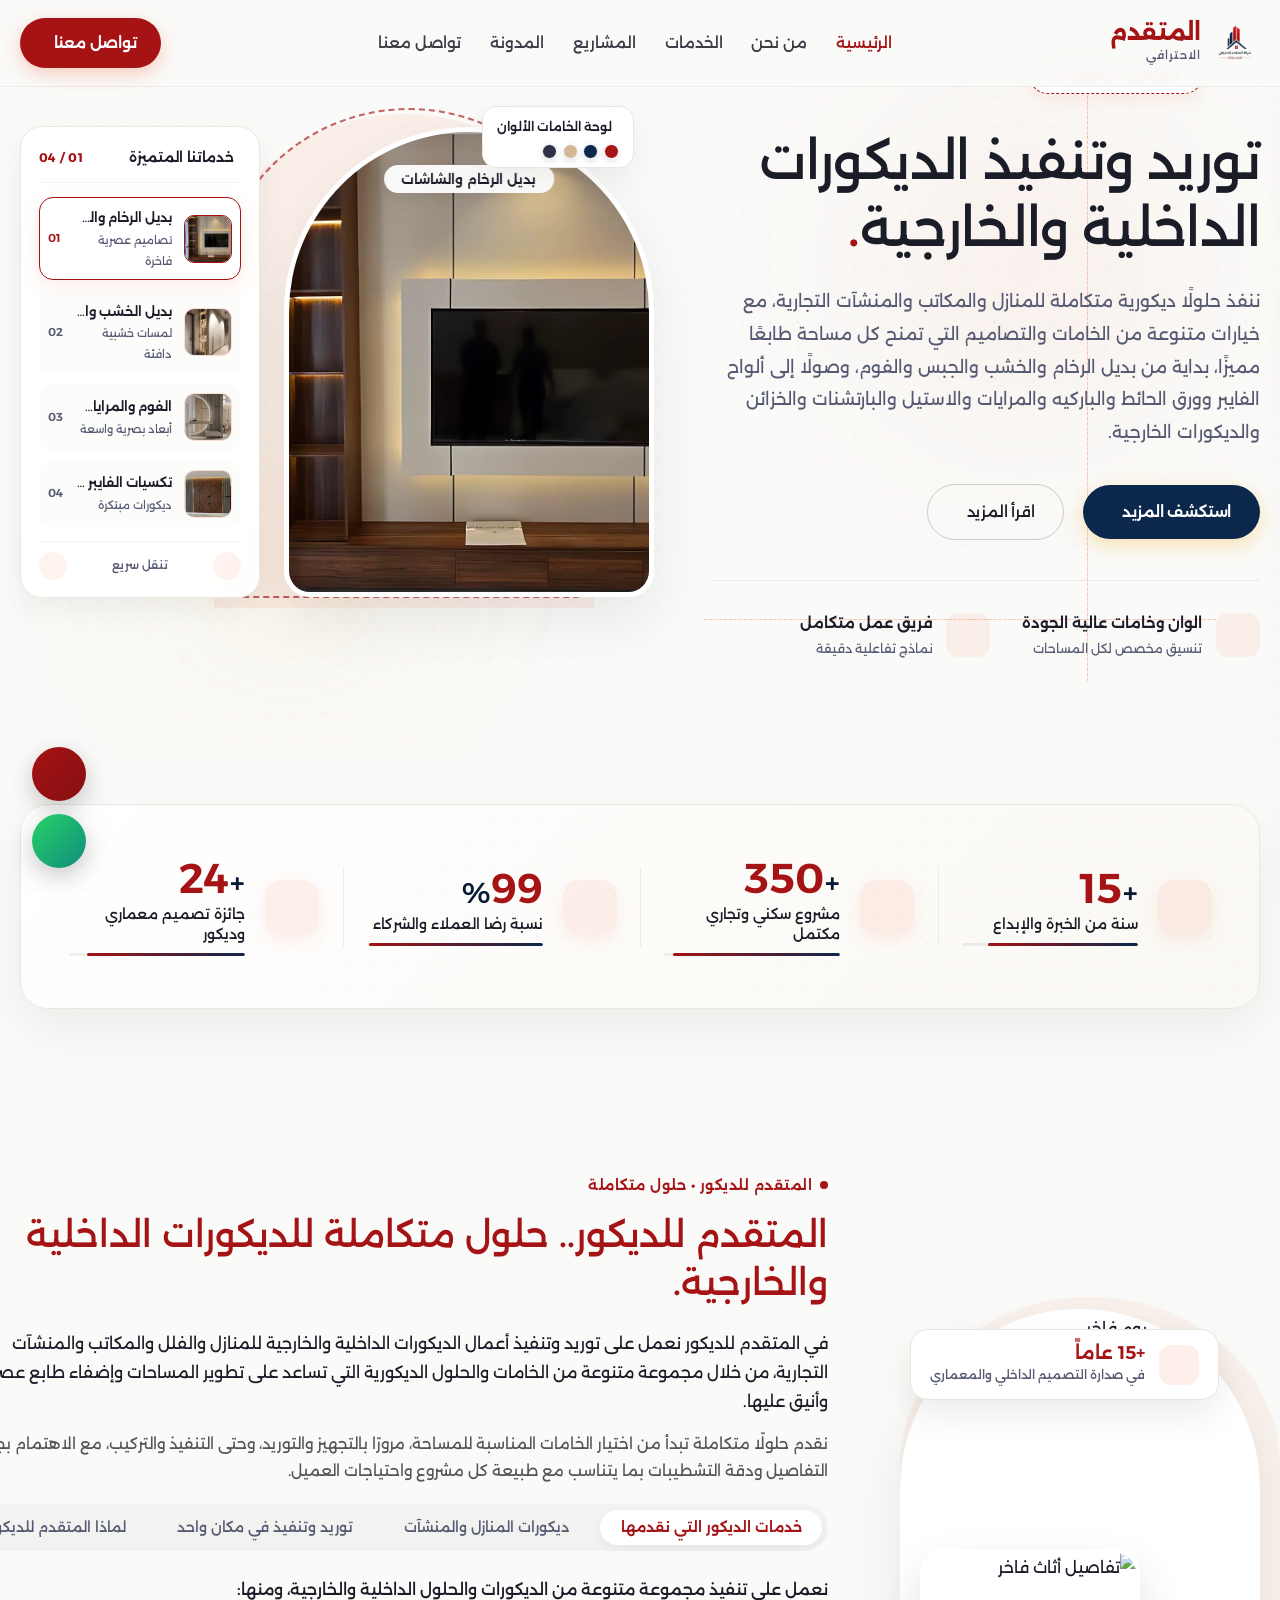
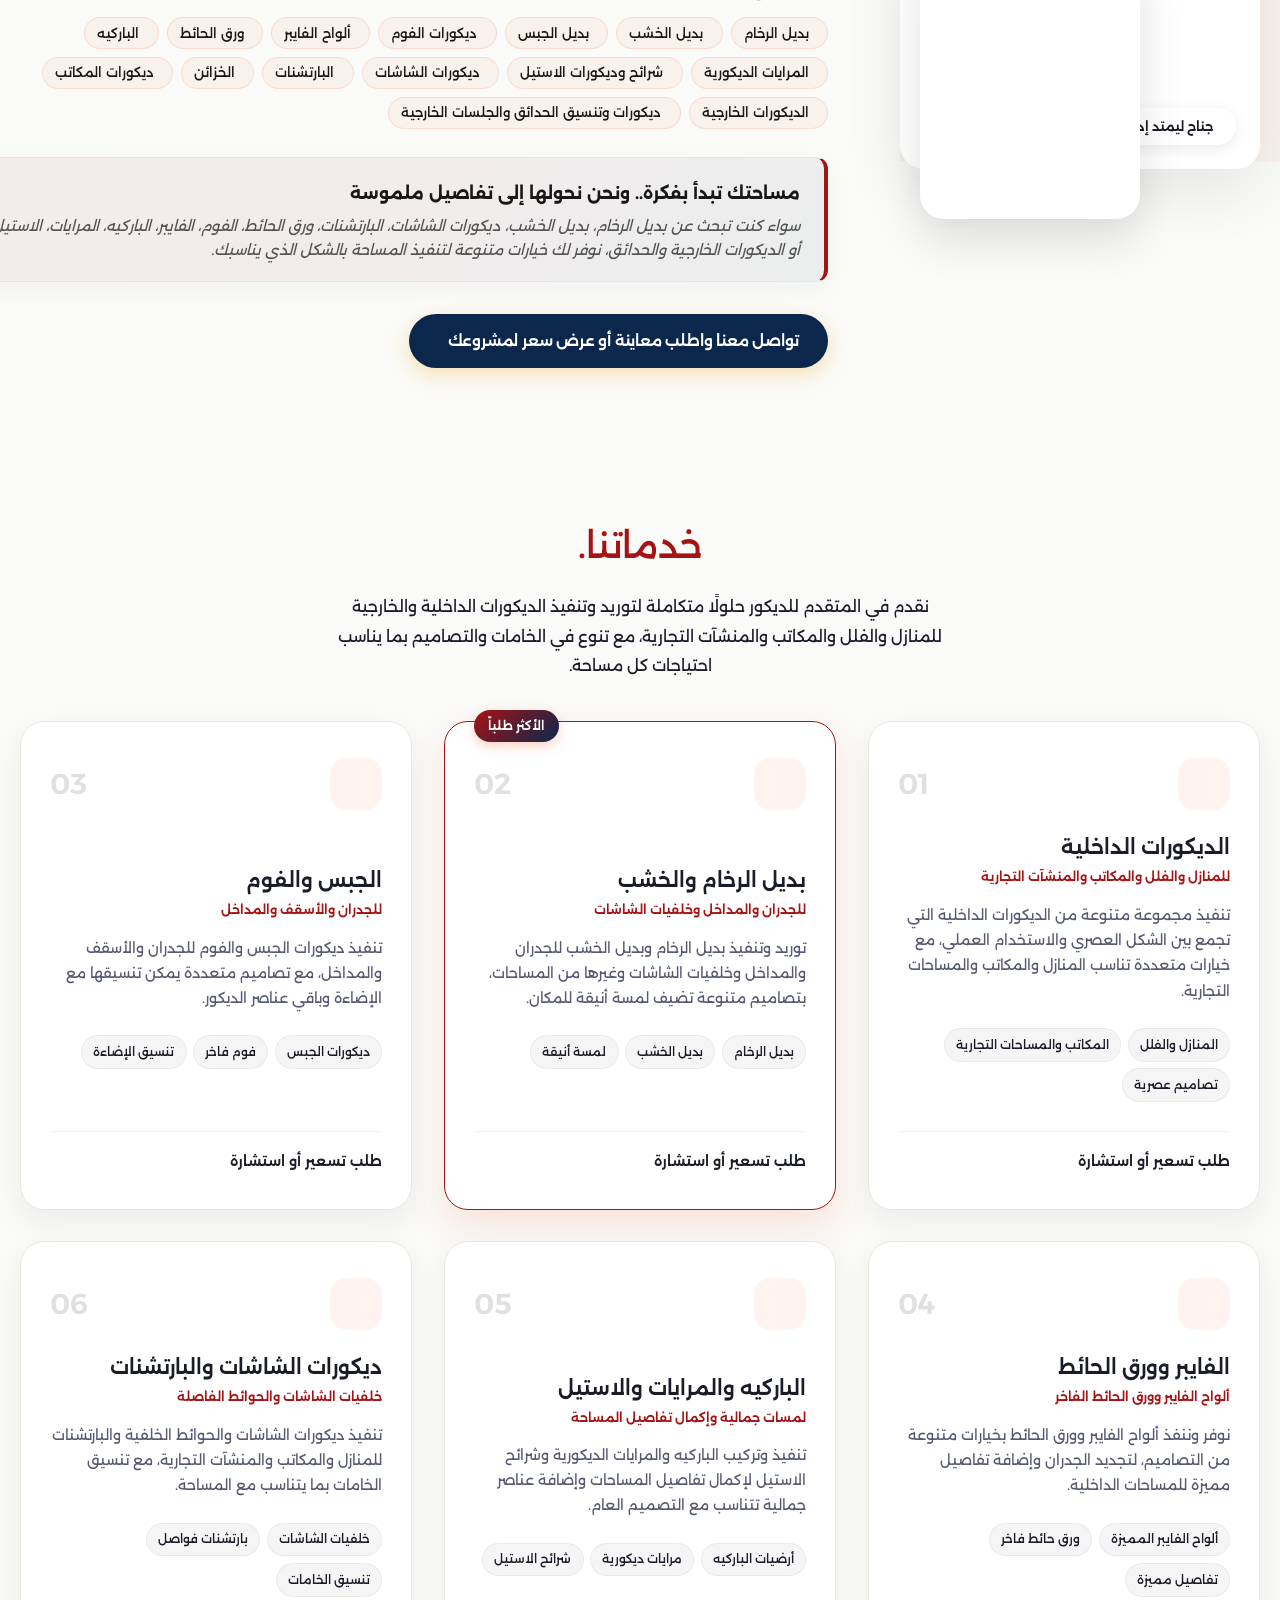
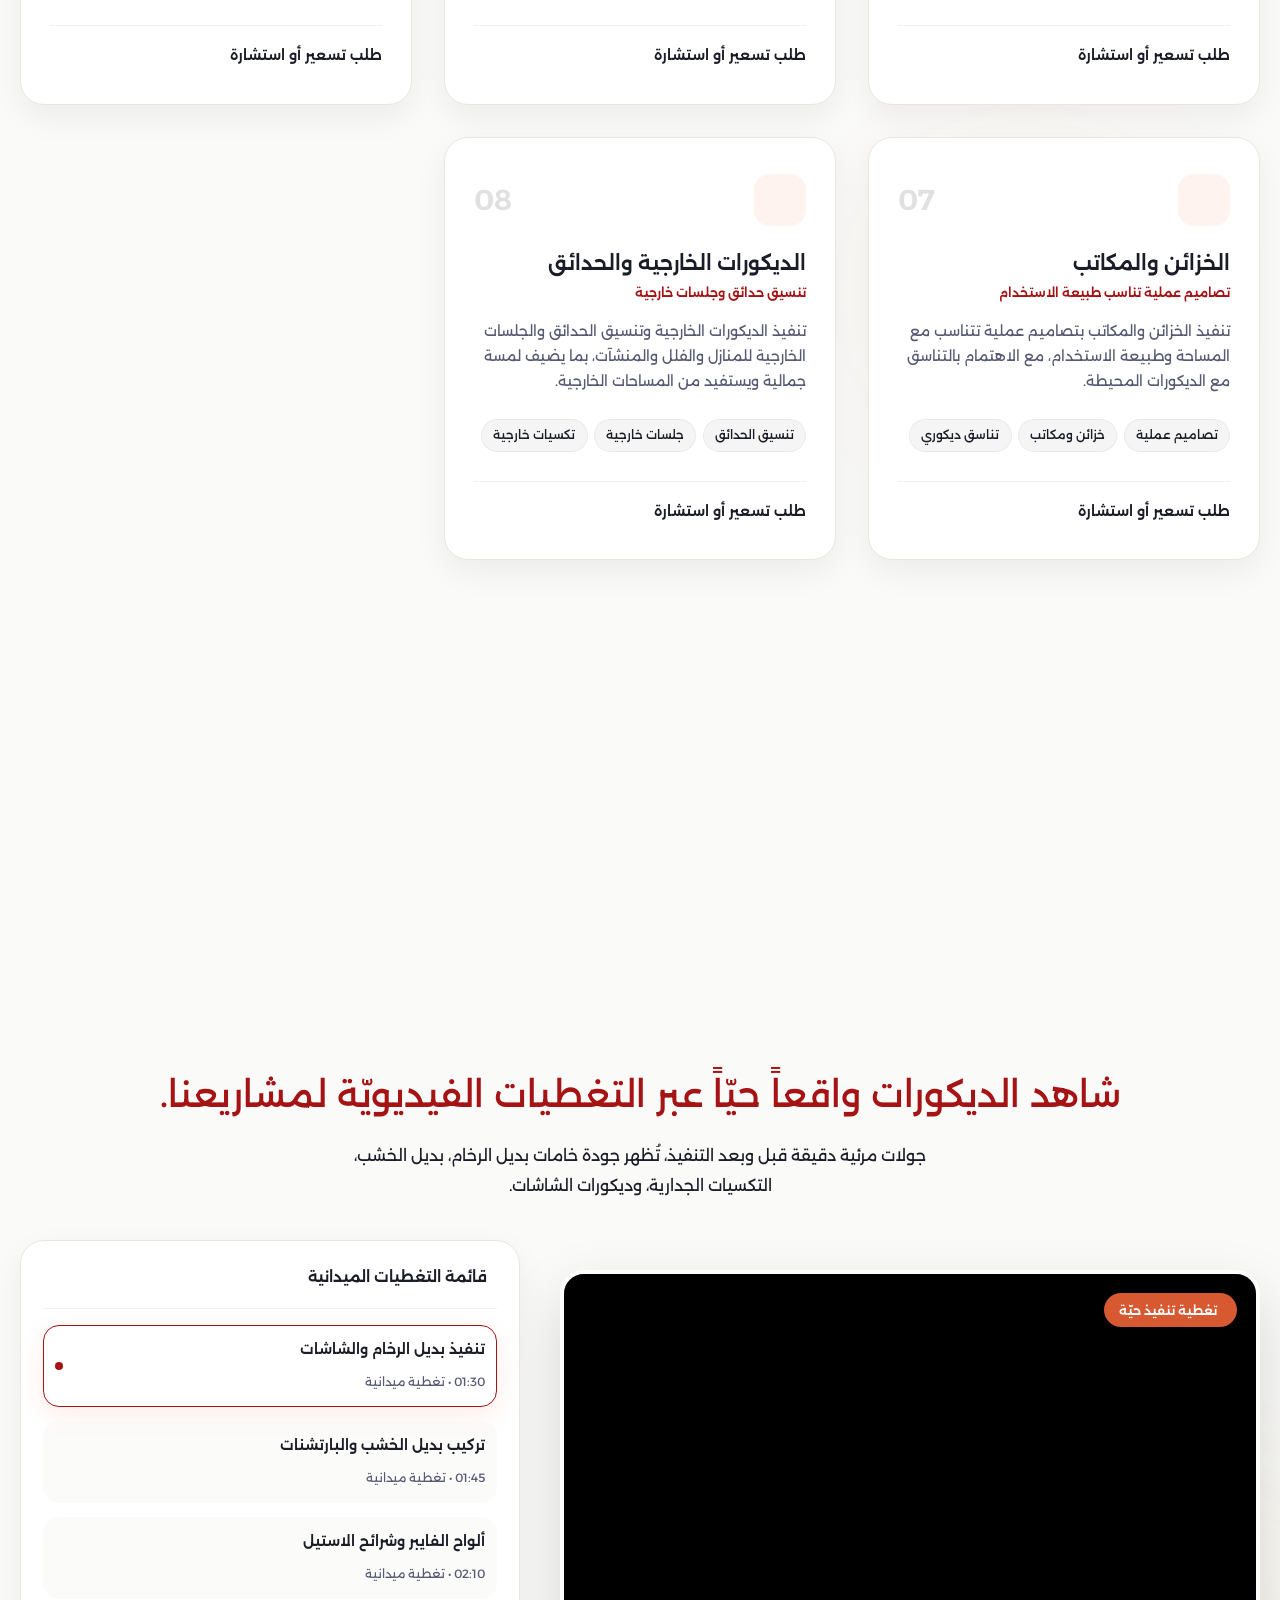
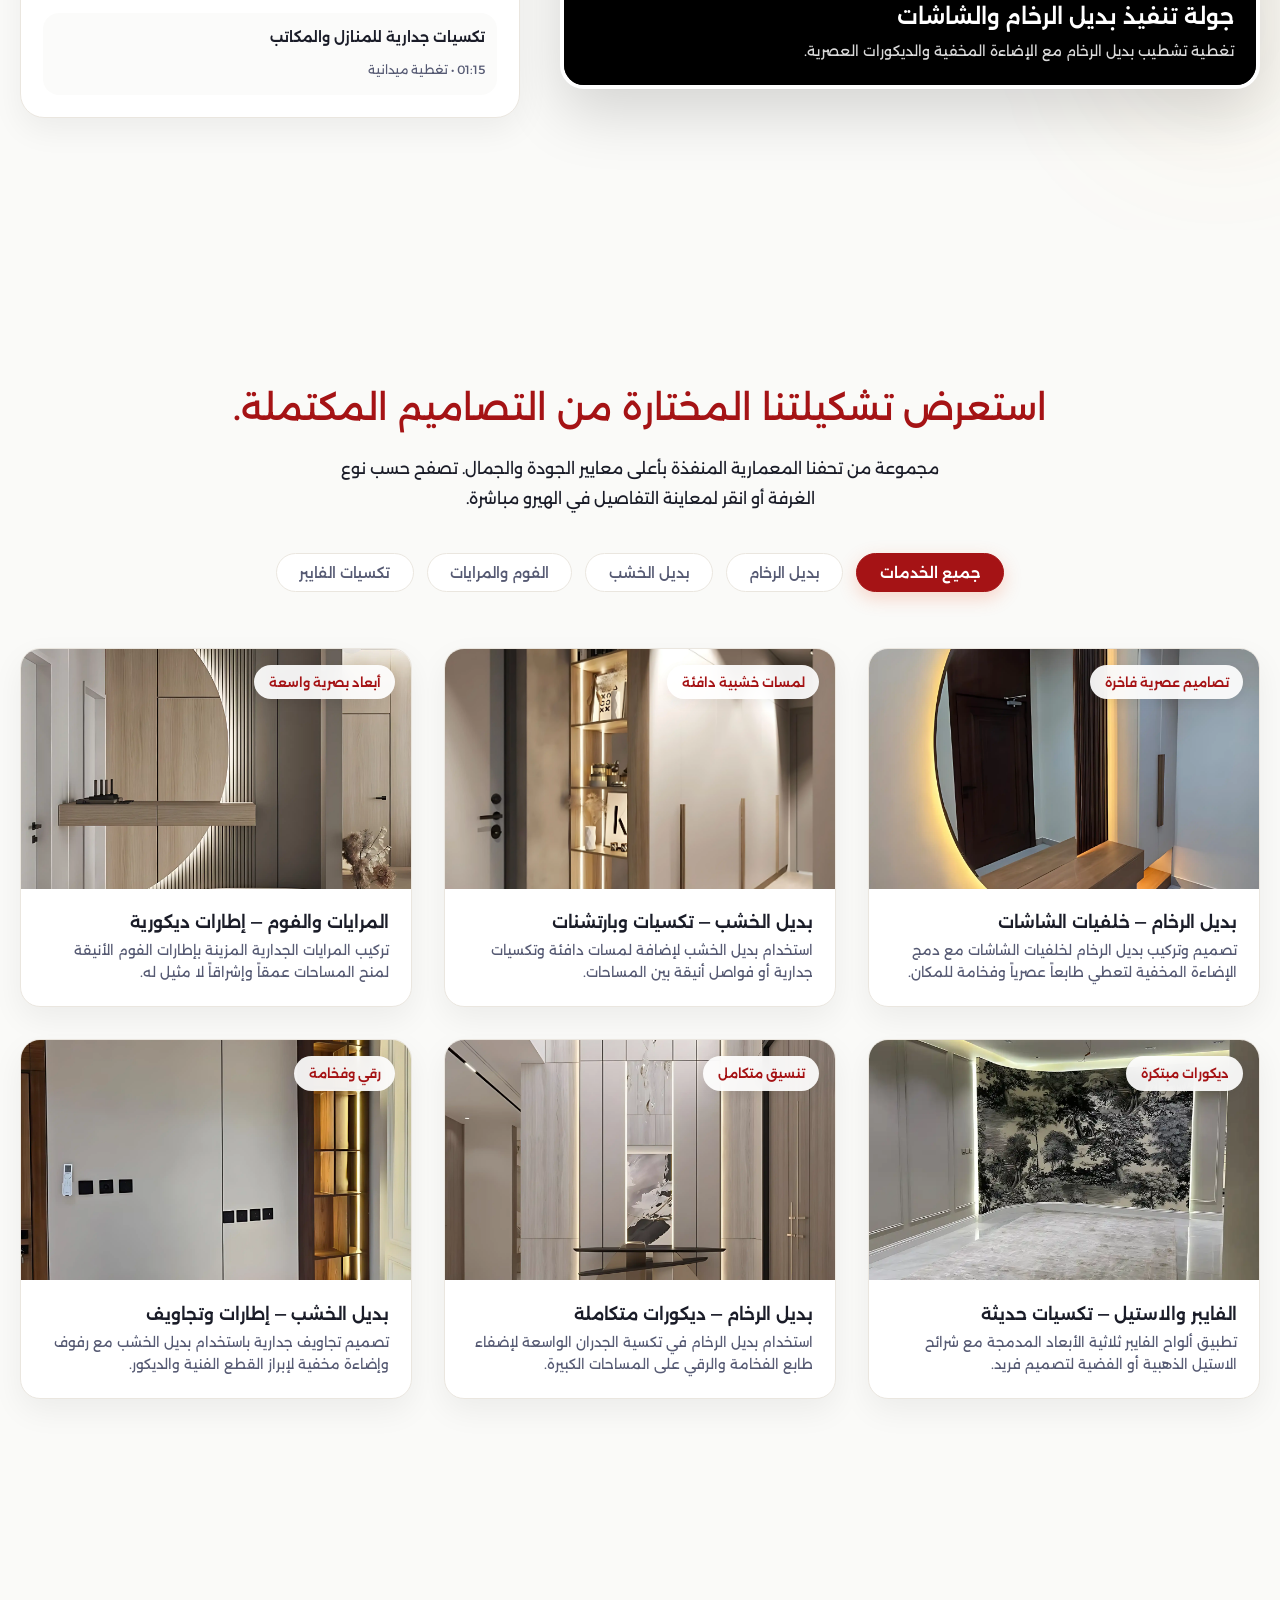
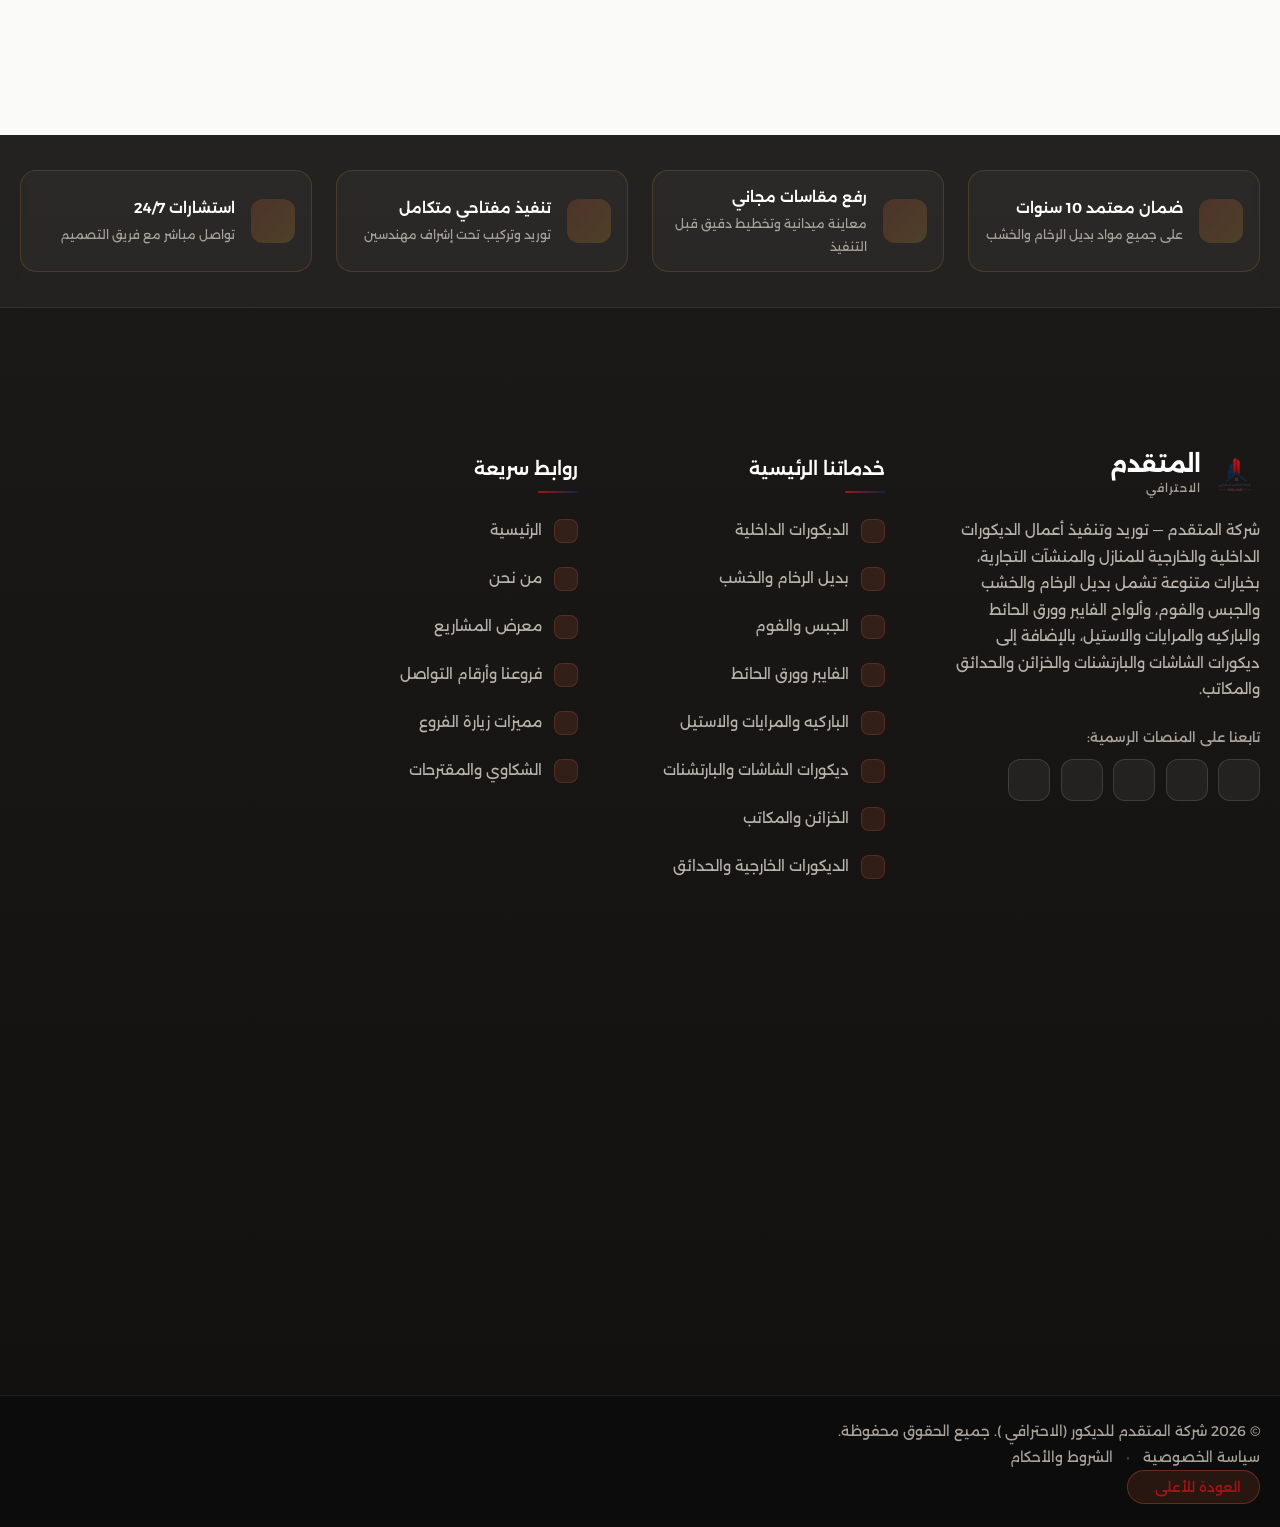
==== commit 0a955633: "change" ====
--- a/index.html
+++ b/index.html
@@ -1234,8 +1234,7 @@
                                 <p class="lightbox-text">أفضل الخدمات وتنفيذ الديكورات وفق أعلى المعايير المعمارية
                                     العالمية.</p>
                                 <div class="lightbox-specs">
-                                    <div class="spec-item"><i class="fa-solid fa-check"></i> <span>خامات إيطالية
-                                            مسجلة</span></div>
+                                  
                                     <div class="spec-item"><i class="fa-solid fa-check"></i> <span>إشراف مهندسي
                                             100%</span></div>
                                 </div>
@@ -1305,7 +1304,7 @@
                         </div>
                     </a>
                     <p class="footer-about">
-                        مؤسسة المتقدم — توريد وتنفيذ أعمال الديكورات الداخلية والخارجية للمنازل والمنشآت التجارية،
+                        شركة المتقدم — توريد وتنفيذ أعمال الديكورات الداخلية والخارجية للمنازل والمنشآت التجارية،
                         بخيارات متنوعة تشمل بديل الرخام والخشب والجبس والفوم، وألواح الفايبر وورق الحائط والباركيه
                         والمرايات والاستيل، بالإضافة إلى ديكورات الشاشات والبارتشنات والخزائن والحدائق والمكاتب.
                     </p>
@@ -1322,13 +1321,20 @@
                             <a href="https://wa.me/966508622791" target="_blank" aria-label="واتساب" title="واتساب"><i
                                     class="fa-brands fa-whatsapp"></i></a>
                             <div class="social-location-wrapper">
-                                <button class="social-location-btn" aria-label="فروعنا على الخريطة" title="فروعنا على الخريطة">
+                                <button class="social-location-btn" aria-label="فروعنا على الخريطة"
+                                    title="فروعنا على الخريطة">
                                     <i class="fa-solid fa-location-dot"></i>
                                 </button>
                                 <div class="social-location-popover">
-                                    <a href="https://maps.app.goo.gl/oCnpbFw1MLTeJHNeA?g_st=iwb" target="_blank" class="popover-branch-link"><span>مكتب الإدارة</span><i class="fa-solid fa-arrow-left"></i></a>
-                                    <a href="https://maps.app.goo.gl/QVhucZntBxuEG45T8?g_st=iwb" target="_blank" class="popover-branch-link"><span>فرع الدراجة</span><i class="fa-solid fa-arrow-left"></i></a>
-                                    <a href="https://www.google.com/maps?q=21.553058624267578,39.193748474121094&z=17&hl=en" target="_blank" class="popover-branch-link"><span>فرع المكرونة</span><i class="fa-solid fa-arrow-left"></i></a>
+                                    <a href="https://maps.app.goo.gl/oCnpbFw1MLTeJHNeA?g_st=iwb" target="_blank"
+                                        class="popover-branch-link"><span>مكتب الإدارة</span><i
+                                            class="fa-solid fa-arrow-left"></i></a>
+                                    <a href="https://maps.app.goo.gl/QVhucZntBxuEG45T8?g_st=iwb" target="_blank"
+                                        class="popover-branch-link"><span>فرع الدراجة</span><i
+                                            class="fa-solid fa-arrow-left"></i></a>
+                                    <a href="https://www.google.com/maps?q=21.553058624267578,39.193748474121094&z=17&hl=en"
+                                        target="_blank" class="popover-branch-link"><span>فرع المكرونة</span><i
+                                            class="fa-solid fa-arrow-left"></i></a>
                                 </div>
                             </div>
                         </div>
@@ -1482,7 +1488,7 @@
         <!-- Footer Bottom Bar -->
         <div class="footer-bottom relative-z">
             <div class="container flex-between">
-                <p class="copyright-text">&copy; 2026 مؤسسة المتقدم للديكور (الاحترافي ). جميع الحقوق محفوظة.</p>
+                <p class="copyright-text">&copy; 2026 شركة المتقدم للديكور (الاحترافي ). جميع الحقوق محفوظة.</p>
                 <div class="footer-bottom-links">
                     <a href="#">سياسة الخصوصية</a>
                     <span class="dot-sep">&bull;</span>
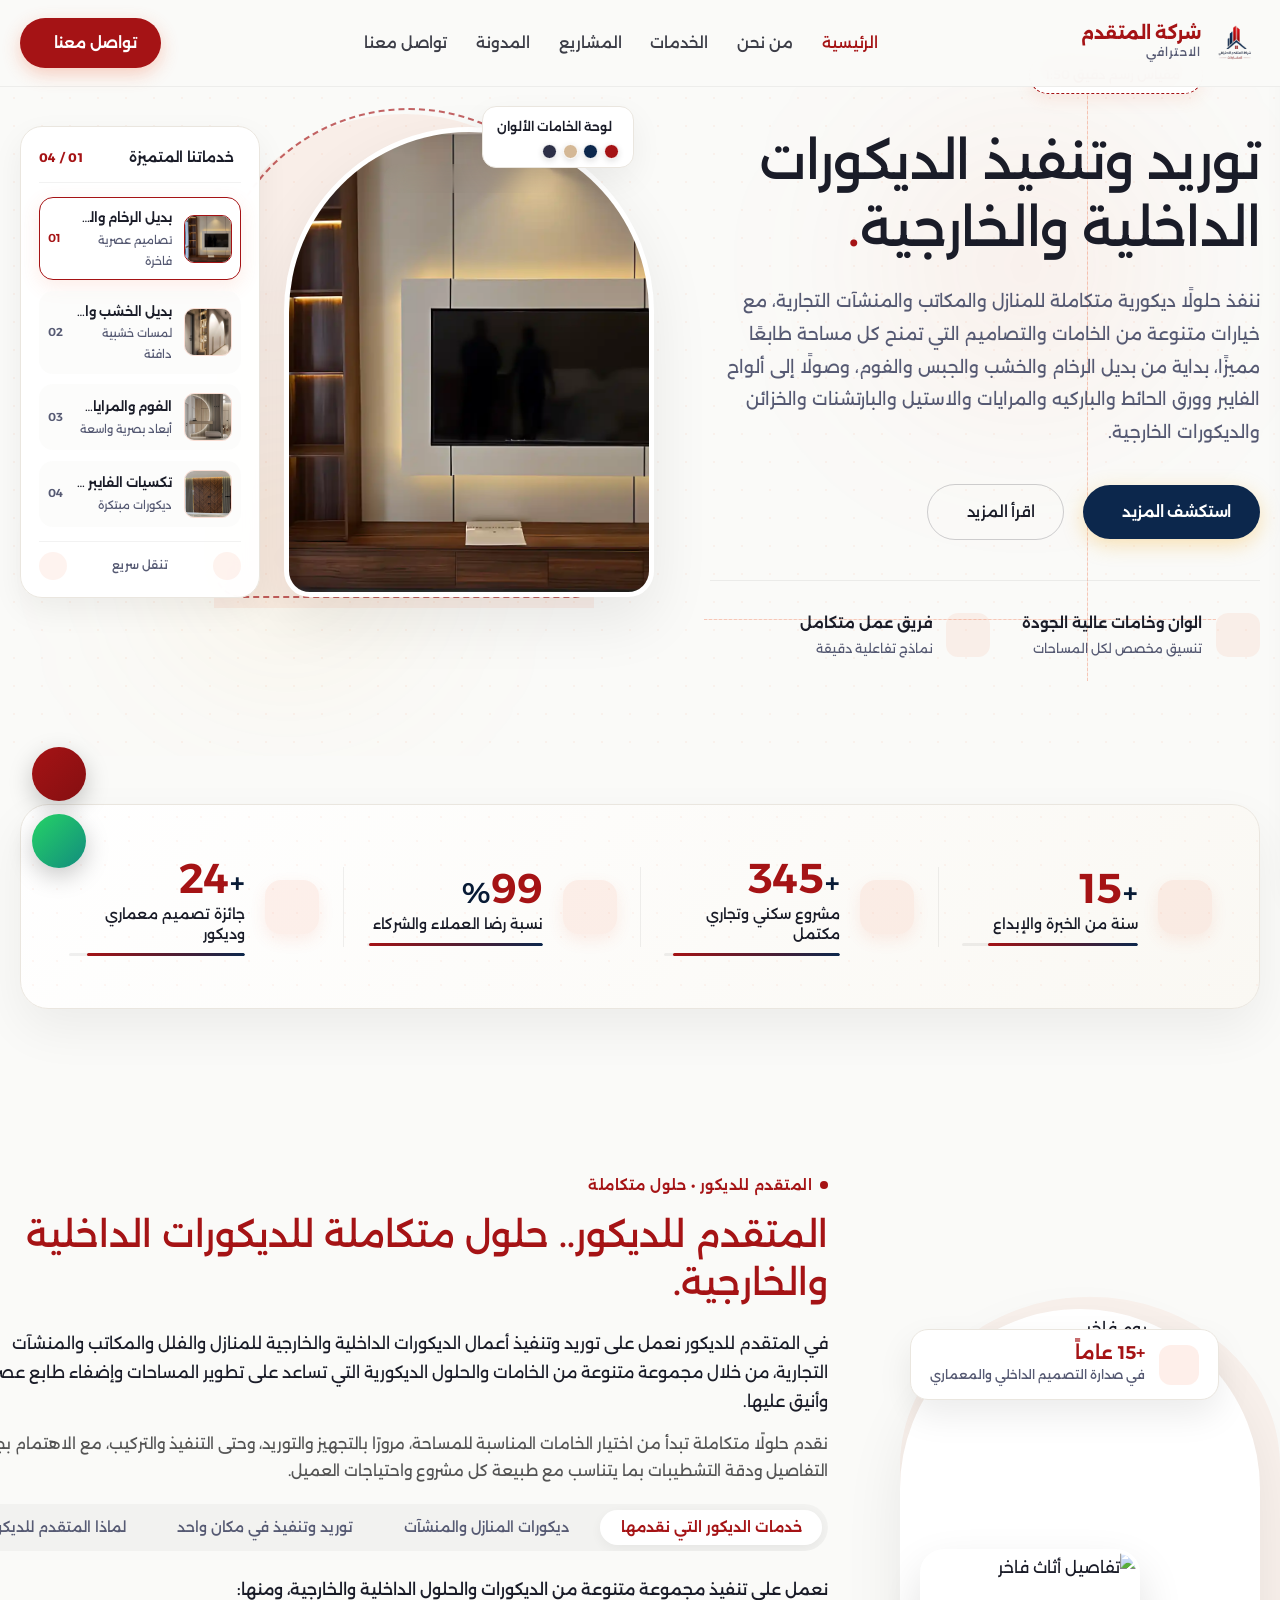
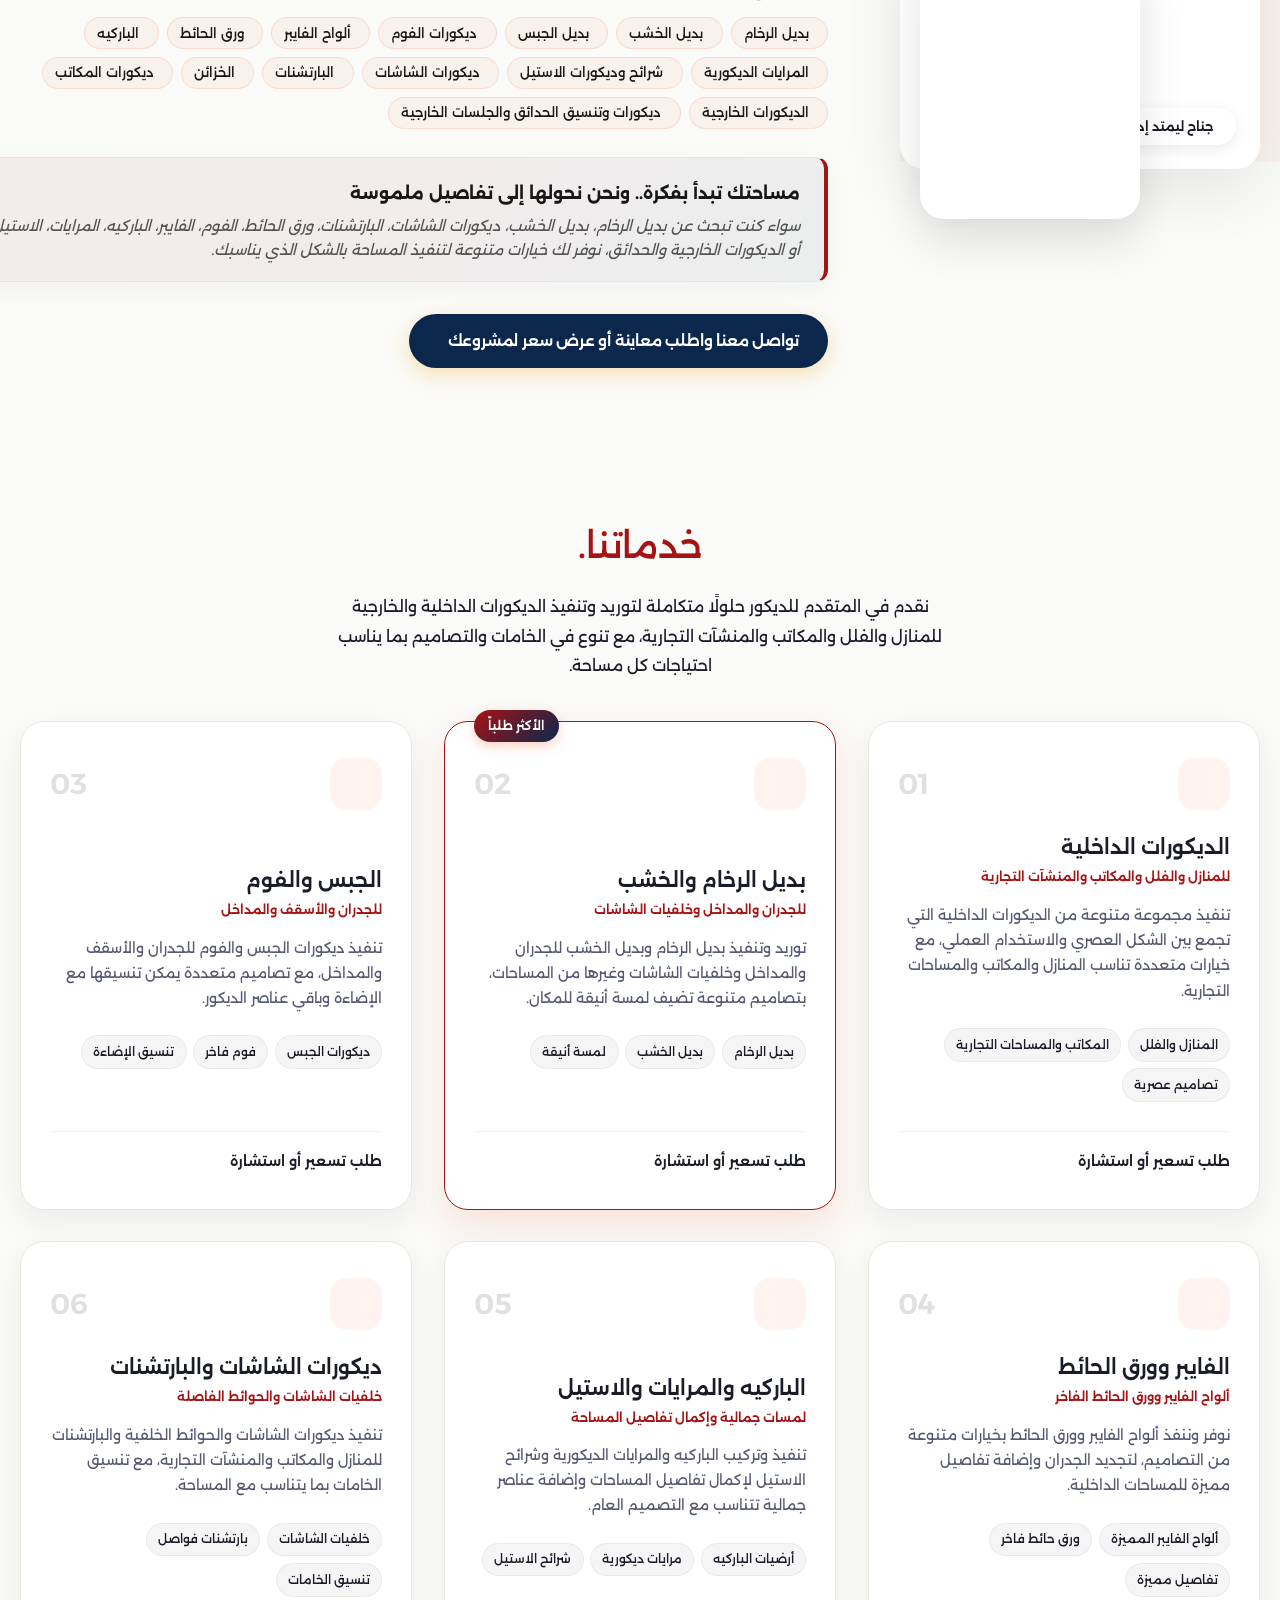
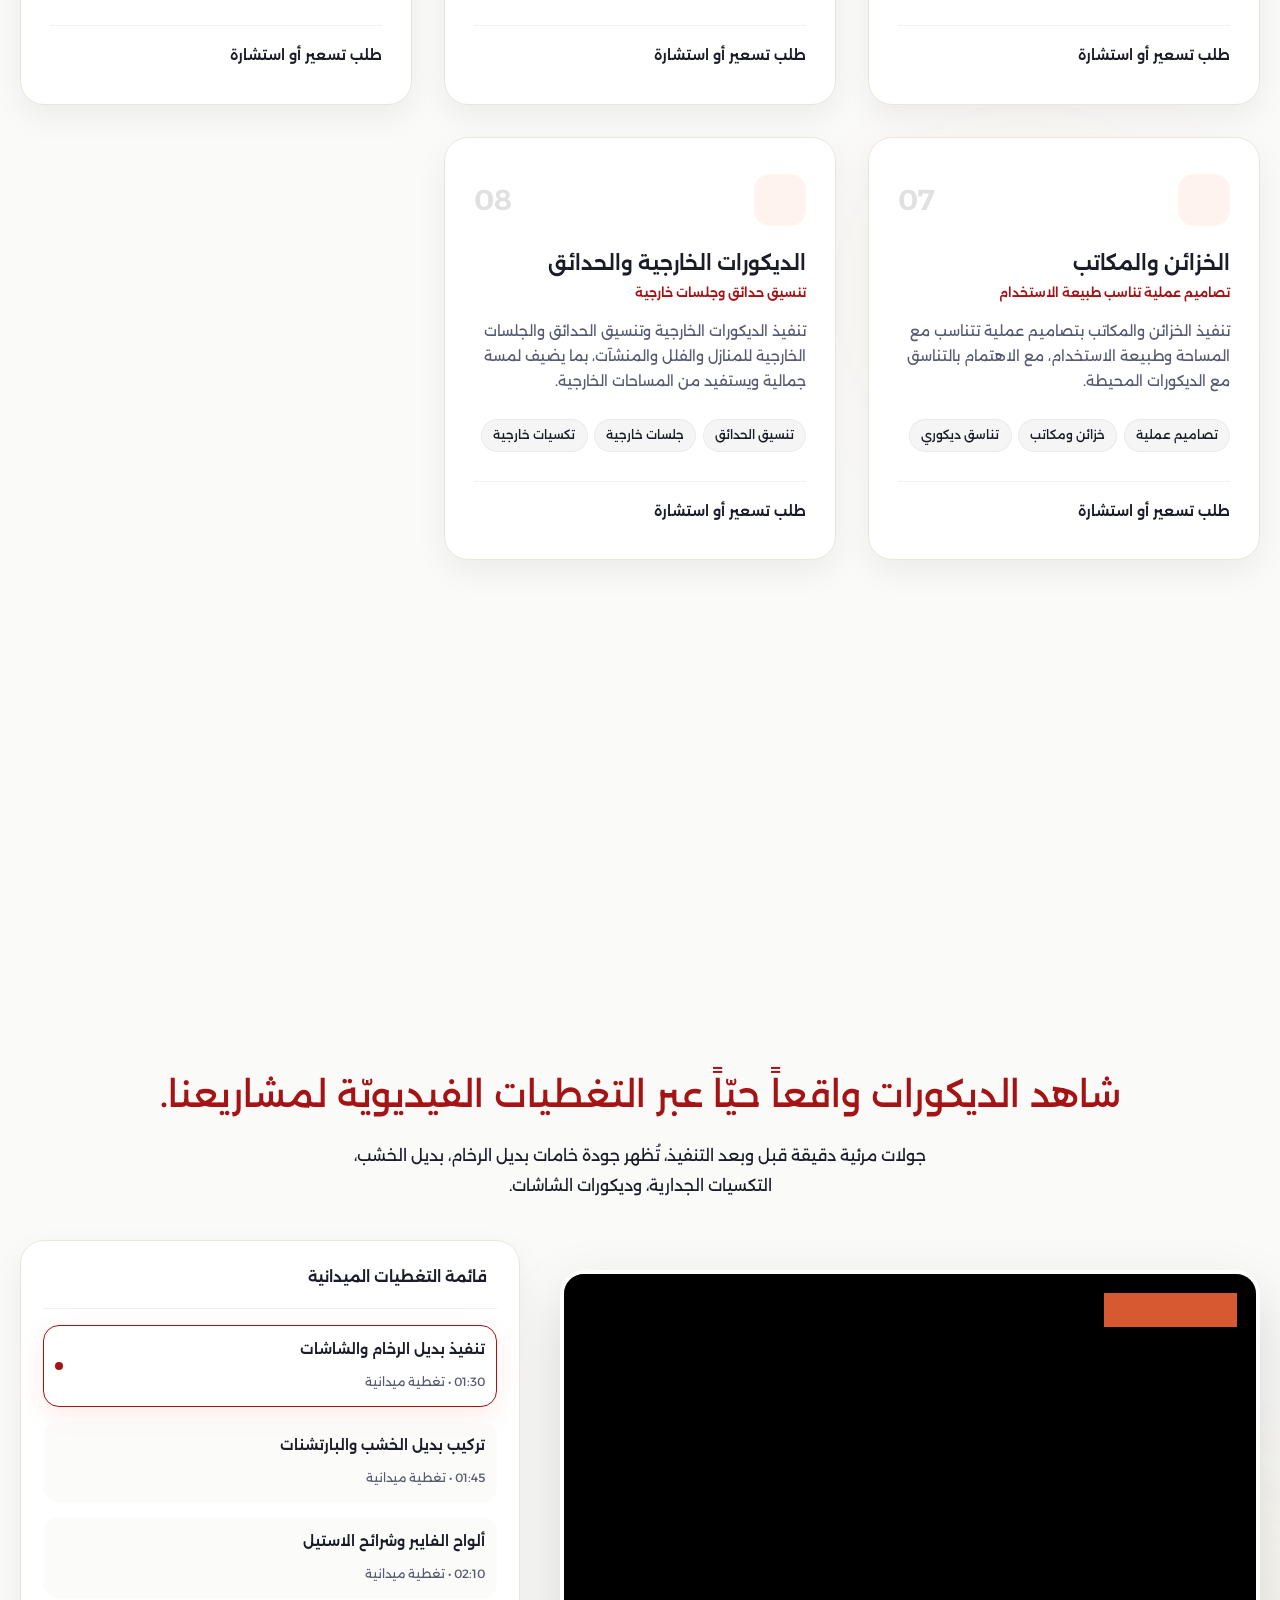
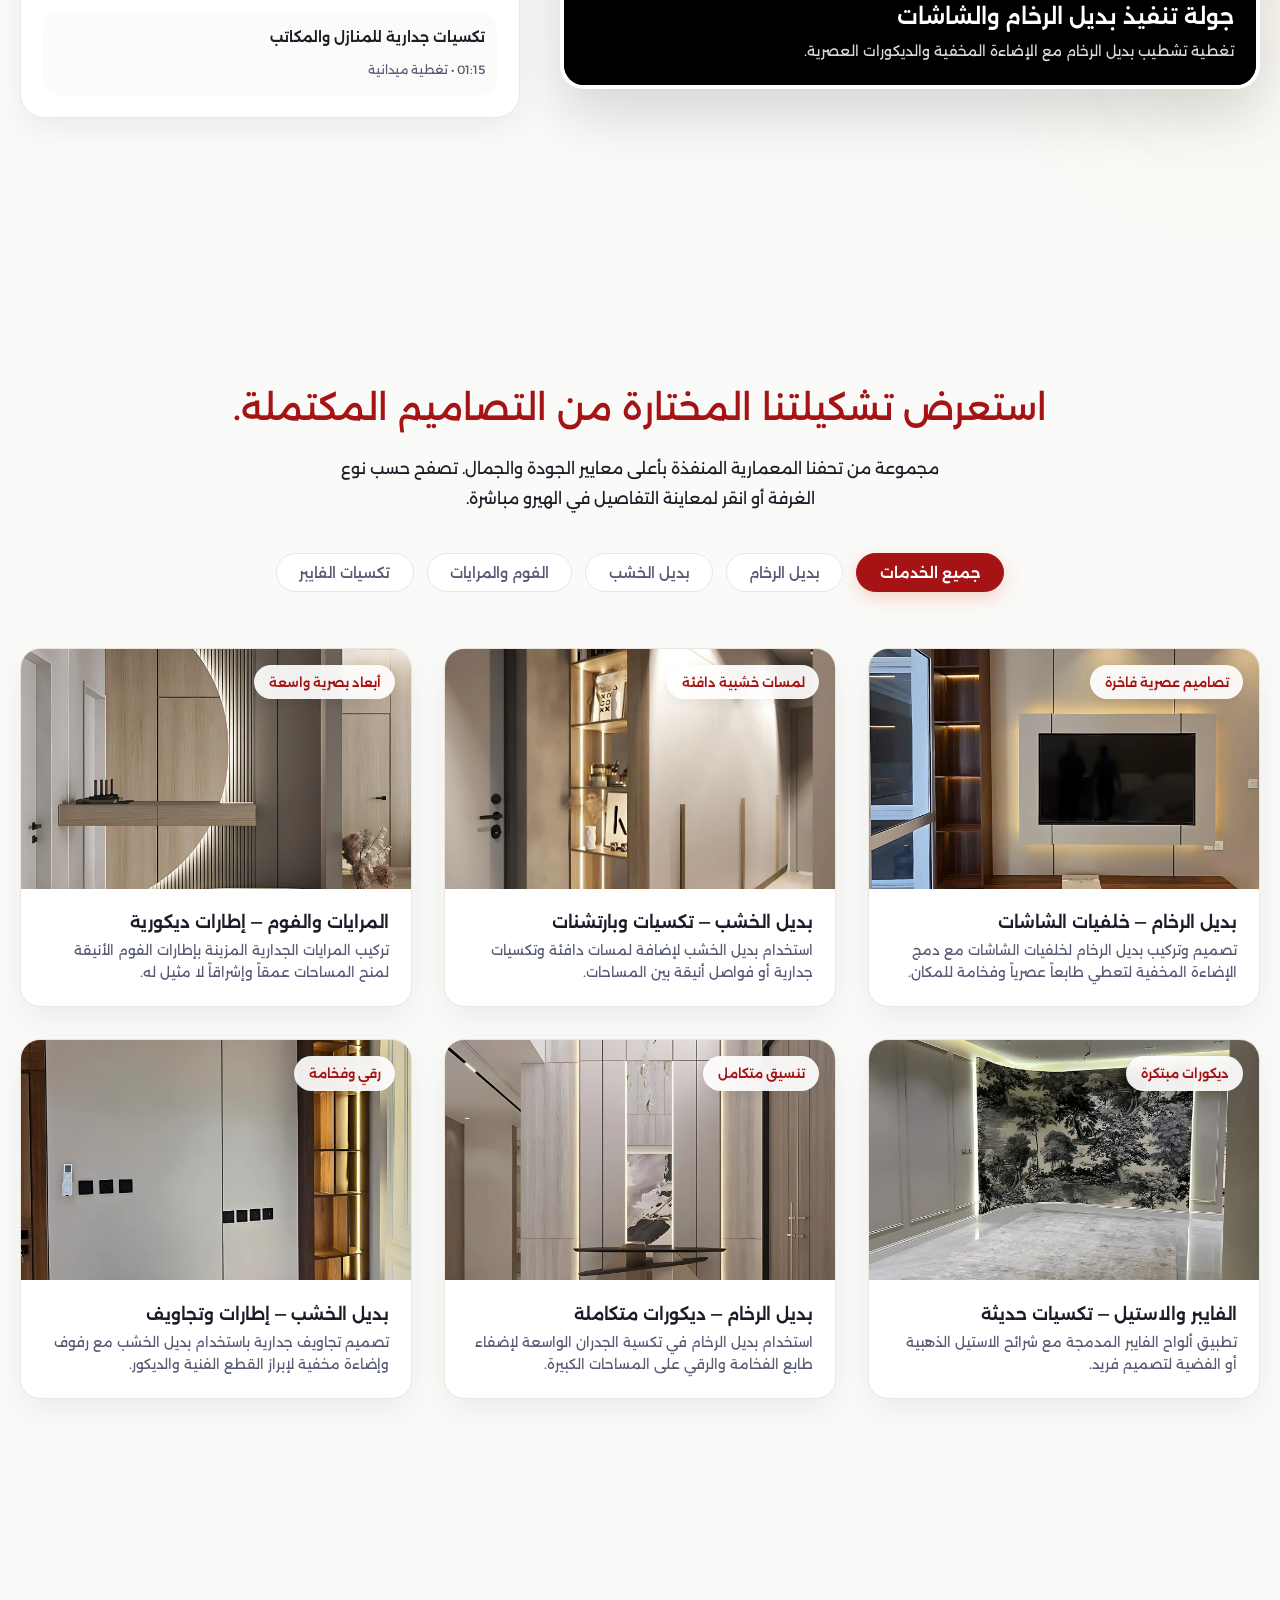
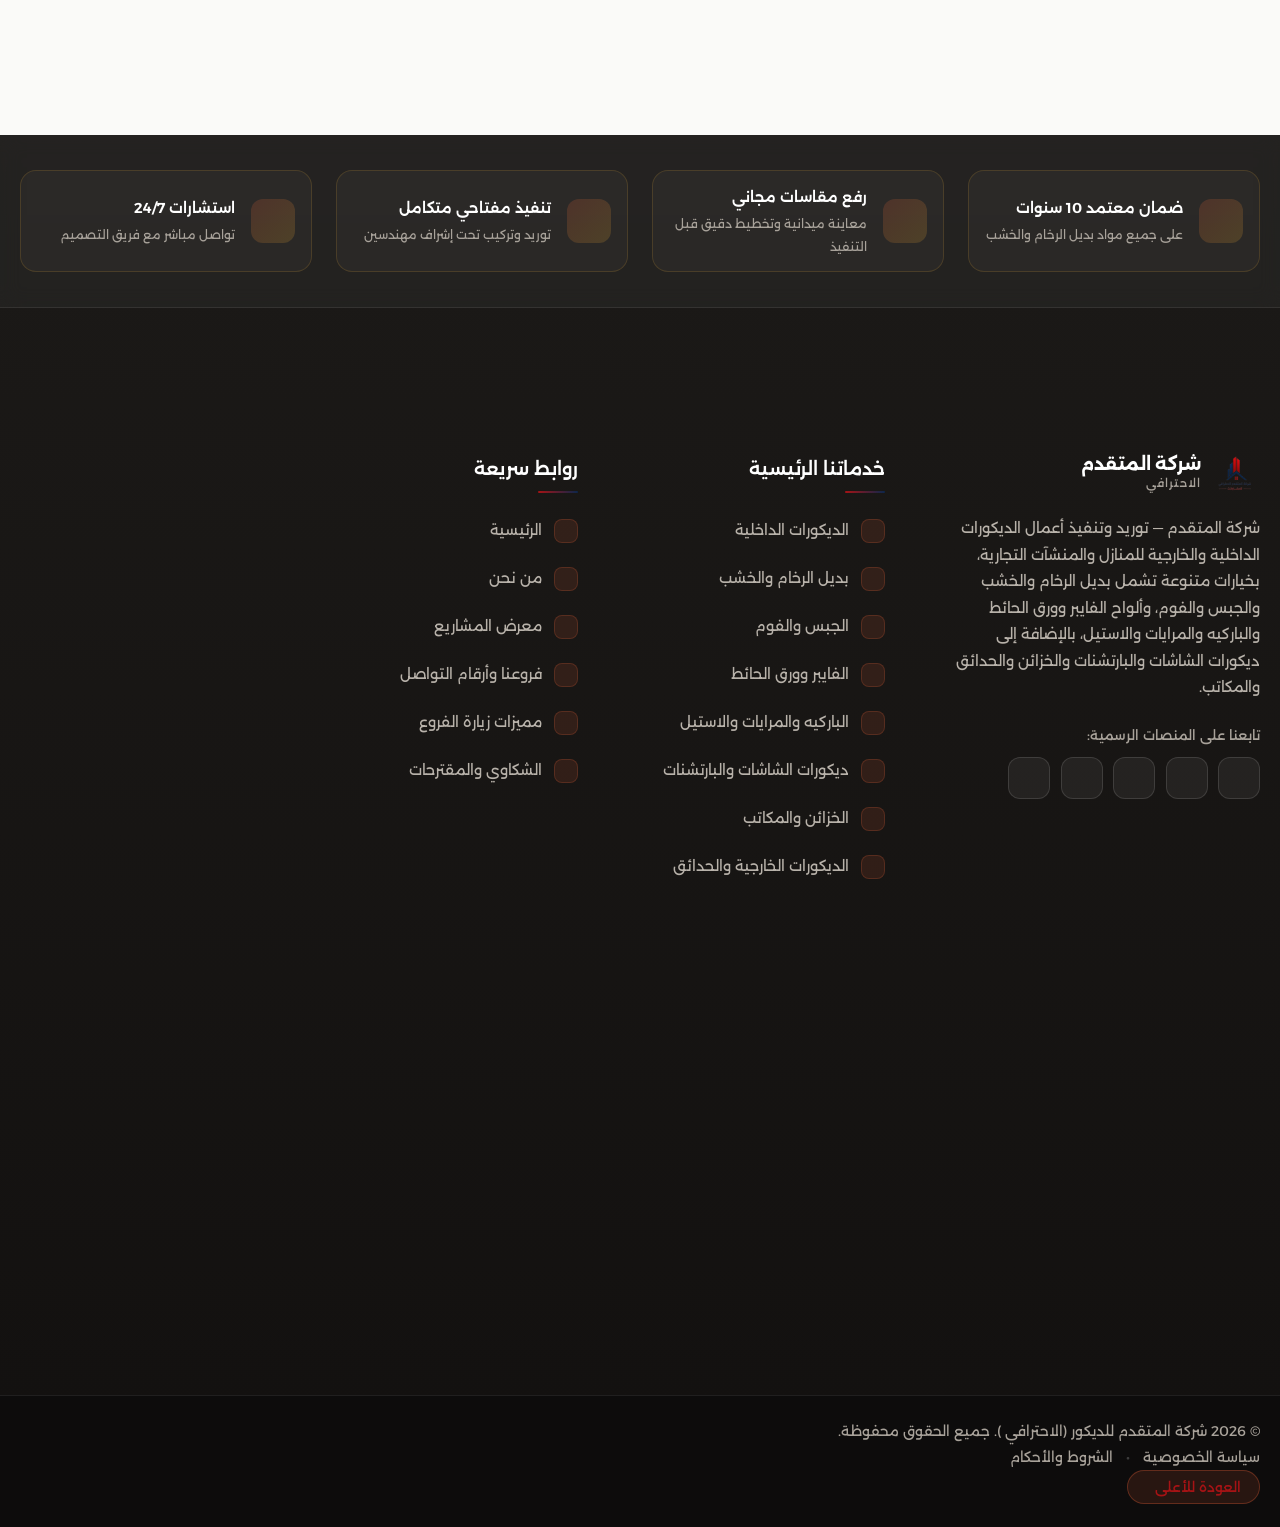
==== commit 921a5bb7: "change" ====
--- a/index.html
+++ b/index.html
@@ -4,9 +4,9 @@
 <head>
     <meta charset="UTF-8">
     <meta name="viewport" content="width=device-width, initial-scale=1.0">
-    <title>المتقدم | توريد وتنفيذ الديكورات الداخلية والخارجية</title>
+    <title>شركة المتقدم | توريد وتنفيذ الديكورات الداخلية والخارجية</title>
     <meta name="description"
-        content="المتقدم — توريد وتنفيذ أعمال الديكورات الداخلية والخارجية للمنازل والمنشآت التجارية: بديل الرخام، بديل الخشب، الجبس والفوم، ألواح الفايبر، ورق الحائط، الباركيه، المرايات والاستيل، ديكورات الشاشات والبارتشنات والخزائن والحدائق والمكاتب.">
+        content="شركة المتقدم — توريد وتنفيذ أعمال الديكورات الداخلية والخارجية للمنازل والمنشآت التجارية: بديل الرخام، بديل الخشب، الجبس والفوم، ألواح الفايبر، ورق الحائط، الباركيه، المرايات والاستيل، ديكورات الشاشات والبارتشنات والخزائن والحدائق والمكاتب.">
 
     <!-- Google Fonts (Alexandria & IBM Plex Sans Arabic for Luxury Balanced Typography) -->
     <link rel="preconnect" href="https://fonts.googleapis.com">
@@ -31,7 +31,7 @@
             <a href="#" class="brand-logo" aria-label="المتقدم الصفحة الرئيسية">
                 <img src="asstes/img/logo.webp" alt="لوجو المتقدم للديكور والتصميم" class="brand-logo-img">
                 <div class="logo-text">
-                    <span class="logo-title">المتقدم</span>
+                    <span class="logo-title" style="font-size: 1.1rem;">شركة المتقدم</span>
                     <span class="logo-subtitle">الاحترافي</span>
                 </div>
             </a>
@@ -1057,7 +1057,7 @@
                             <!-- Card 1 -->
                             <div class="portfolio-card" data-category="marble" data-index="0">
                                 <div class="portfolio-thumb-box">
-                                    <img src="asstes/img/WhatsApp Image 2026-08-13 at 11-upscaled (11).webp"
+                                    <img src="asstes/img/Artboard 18.webp"
                                         alt="بديل الرخام والشاشات">
                                     <div class="portfolio-badge">تصاميم عصرية فاخرة</div>
 
@@ -1069,7 +1069,7 @@
                                             <span>معاينة في الهيرو</span>
                                         </button>
                                         <button class="action-btn lightbox-open-btn"
-                                            data-full-img="asstes/img/WhatsApp Image 2026-08-13 at 11-upscaled (11).webp"
+                                            data-full-img="asstes/img/Artboard 18.webp"
                                             data-title="بديل الرخام للشاشات" title="تكبير الصورة">
                                             <i class="fa-solid fa-expand"></i>
                                         </button>
@@ -1157,7 +1157,7 @@
                                 </div>
                                 <div class="portfolio-card-meta">
                                     <h3 class="portfolio-title">الفايبر والاستيل — تكسيات حديثة</h3>
-                                    <p class="portfolio-desc">تطبيق ألواح الفايبر ثلاثية الأبعاد المدمجة مع شرائح
+                                    <p class="portfolio-desc">تطبيق ألواح الفايبر المدمجة مع شرائح
                                         الاستيل الذهبية أو الفضية لتصميم فريد.</p>
                                 </div>
                             </div>
@@ -1299,7 +1299,7 @@
                     <a href="#" class="brand-logo footer-logo">
                         <img src="asstes/img/logo.webp" alt="لوجو المتقدم للديكور" class="brand-logo-img">
                         <div class="logo-text">
-                            <span class="logo-title">المتقدم</span>
+                            <span class="logo-title" style="font-size: 1.1rem;">شركة المتقدم</span>
                             <span class="logo-subtitle">الاحترافي </span>
                         </div>
                     </a>
@@ -1318,7 +1318,7 @@
                                 title="إنستغرام"><i class="fa-brands fa-instagram"></i></a>
                             <a href="https://www.tiktok.com/@almtkdm_alahtraf" target="_blank" aria-label="تيك توك"
                                 title="تيك توك"><i class="fa-brands fa-tiktok"></i></a>
-                            <a href="https://wa.me/966508622791" target="_blank" aria-label="واتساب" title="واتساب"><i
+                            <a href="https://wa.me/966543307357" target="_blank" aria-label="واتساب" title="واتساب"><i
                                     class="fa-brands fa-whatsapp"></i></a>
                             <div class="social-location-wrapper">
                                 <button class="social-location-btn" aria-label="فروعنا على الخريطة"
--- a/css/styles.css
+++ b/css/styles.css
@@ -7450,22 +7450,24 @@
 }
 
 .popover-branch-link {
-    display: flex;
-    align-items: center;
-    justify-content: space-between;
-    padding: 0.6rem 0.8rem;
-    color: #fff;
-    text-decoration: none;
-    font-size: 0.82rem;
-    border-radius: 8px;
-    transition: all 0.2s ease;
-    background: rgba(255, 255, 255, 0.03);
-    white-space: nowrap;
+    width: auto !important;
+    height: auto !important;
+    display: flex !important;
+    align-items: center !important;
+    justify-content: space-between !important;
+    padding: 0.6rem 0.8rem !important;
+    color: #fff !important;
+    text-decoration: none !important;
+    font-size: 0.82rem !important;
+    border-radius: 8px !important;
+    background: rgba(255, 255, 255, 0.03) !important;
+    white-space: nowrap !important;
+    border: none !important;
 }
 
 .popover-branch-link:hover {
-    background: rgba(238, 99, 56, 0.15);
-    color: var(--primary-orange, #EE6338);
+    background: rgba(238, 99, 56, 0.15) !important;
+    color: var(--primary-orange, #EE6338) !important;
 }
 
 .popover-branch-link i.fa-arrow-left {
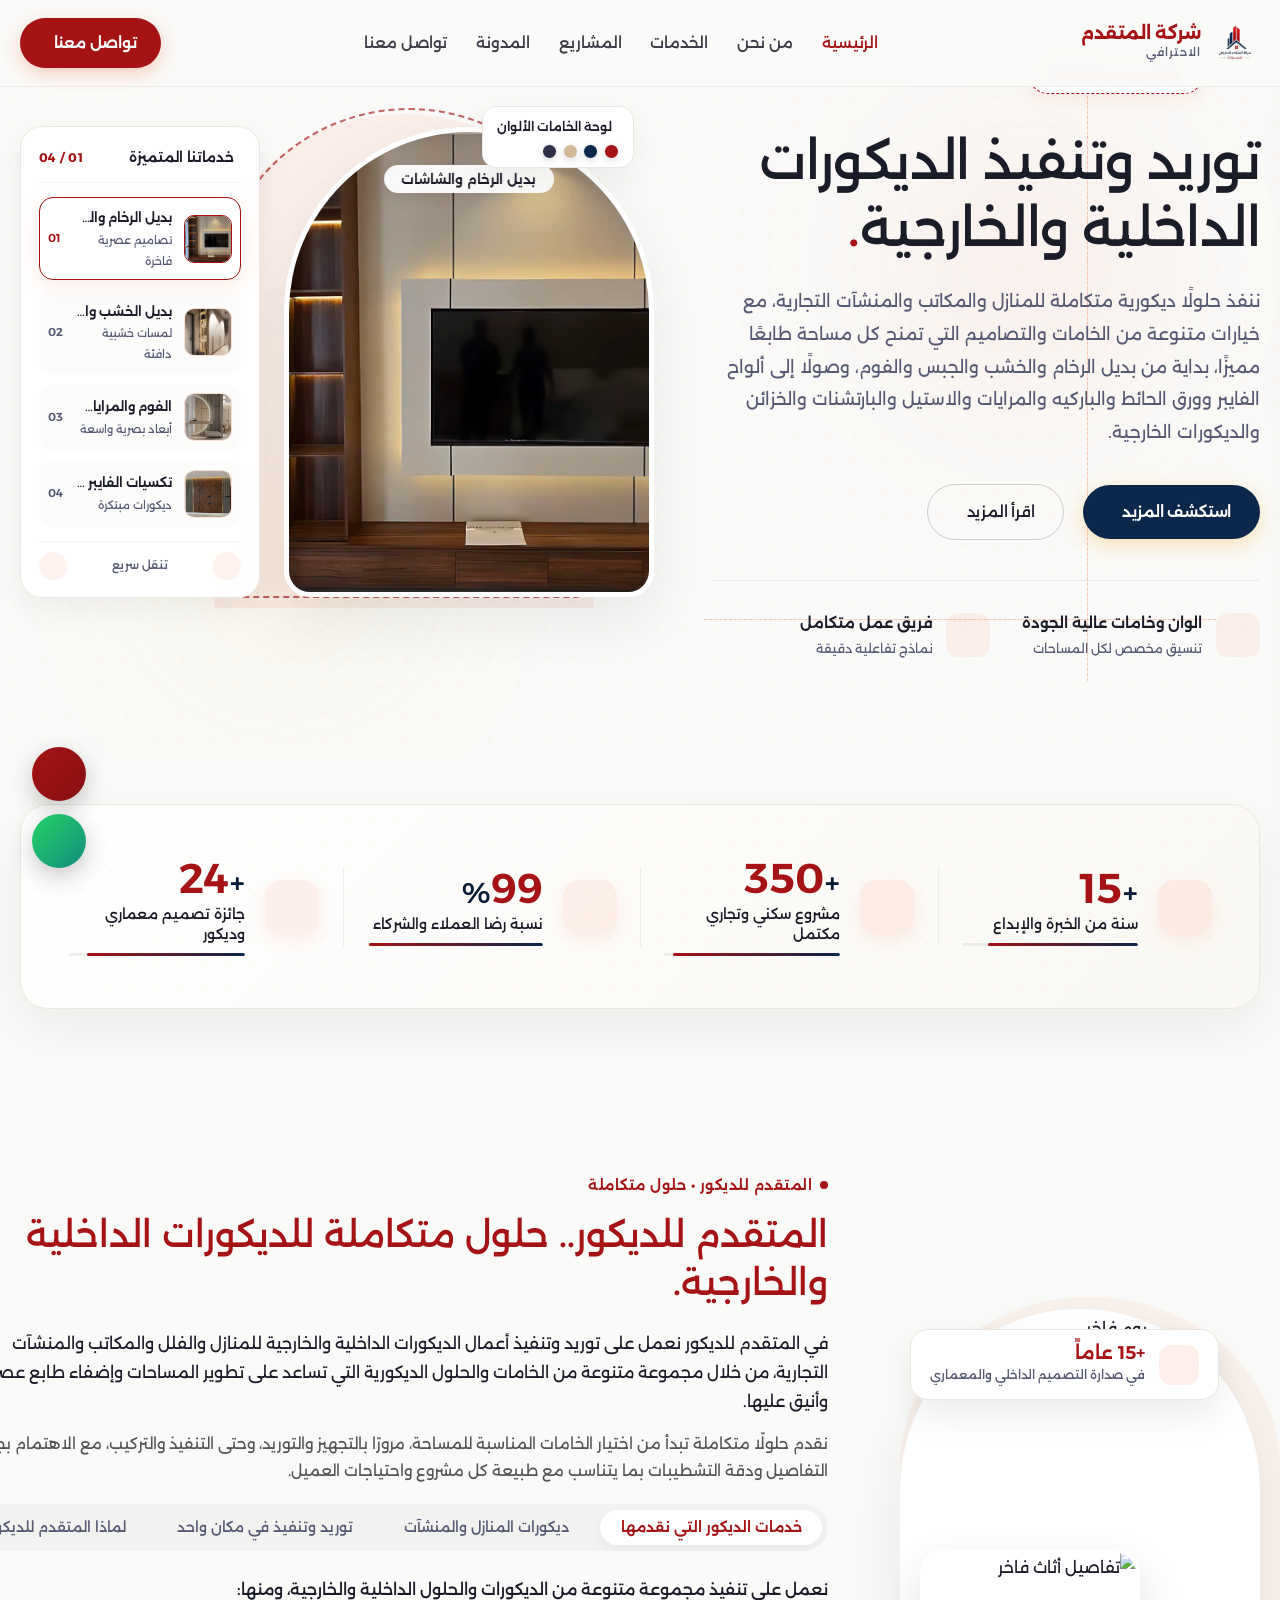
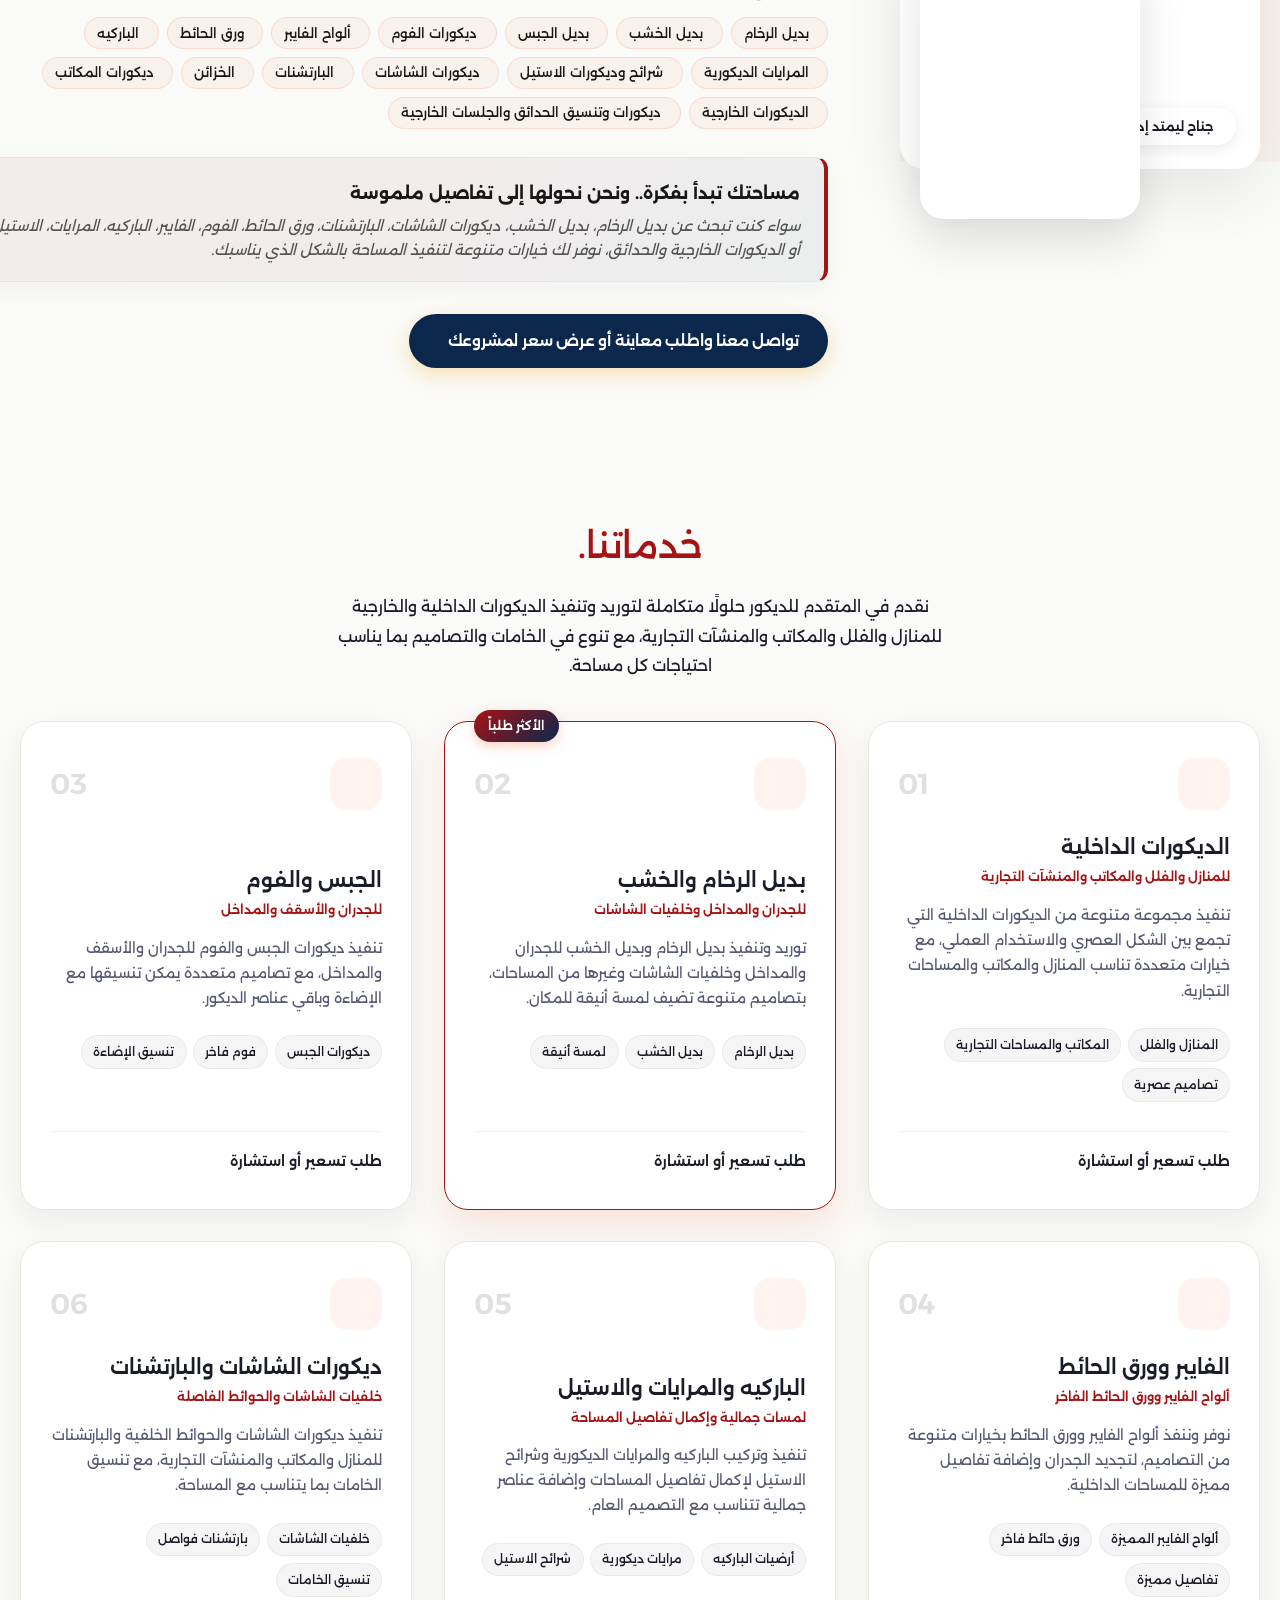
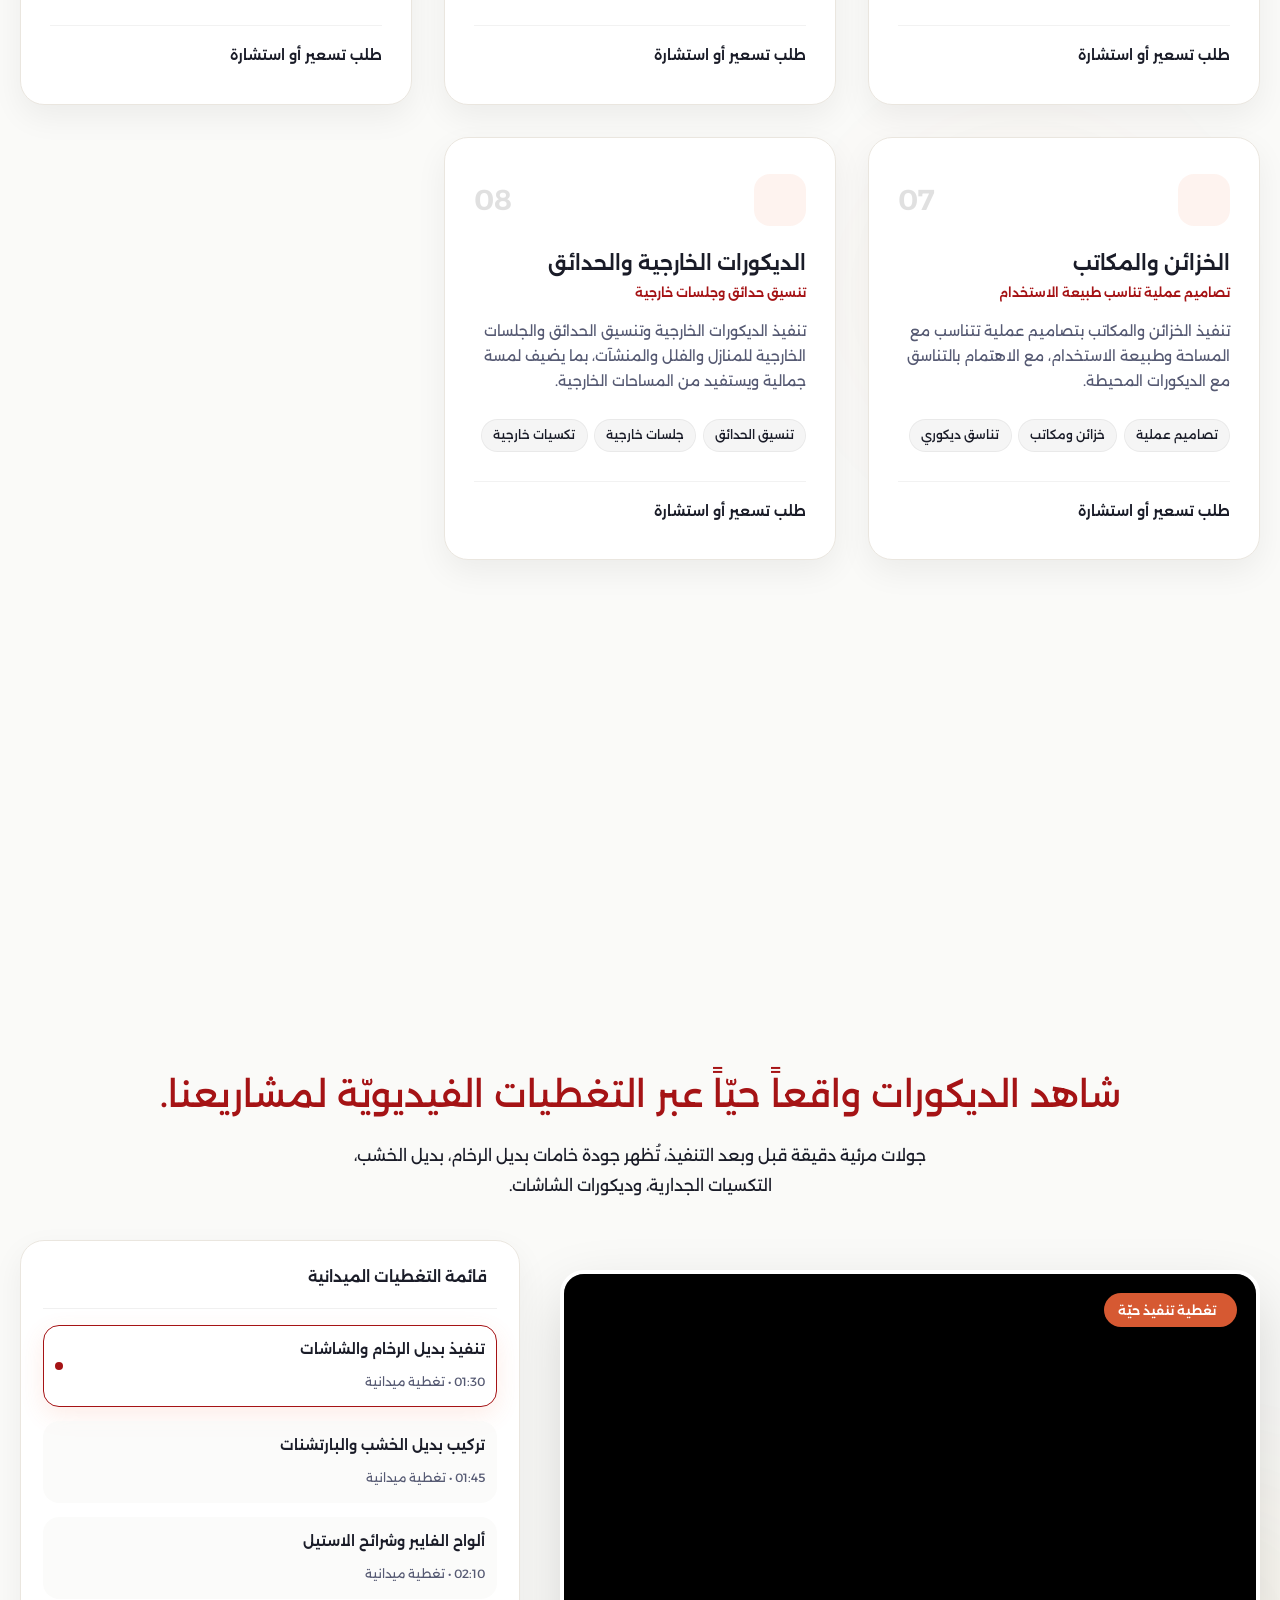
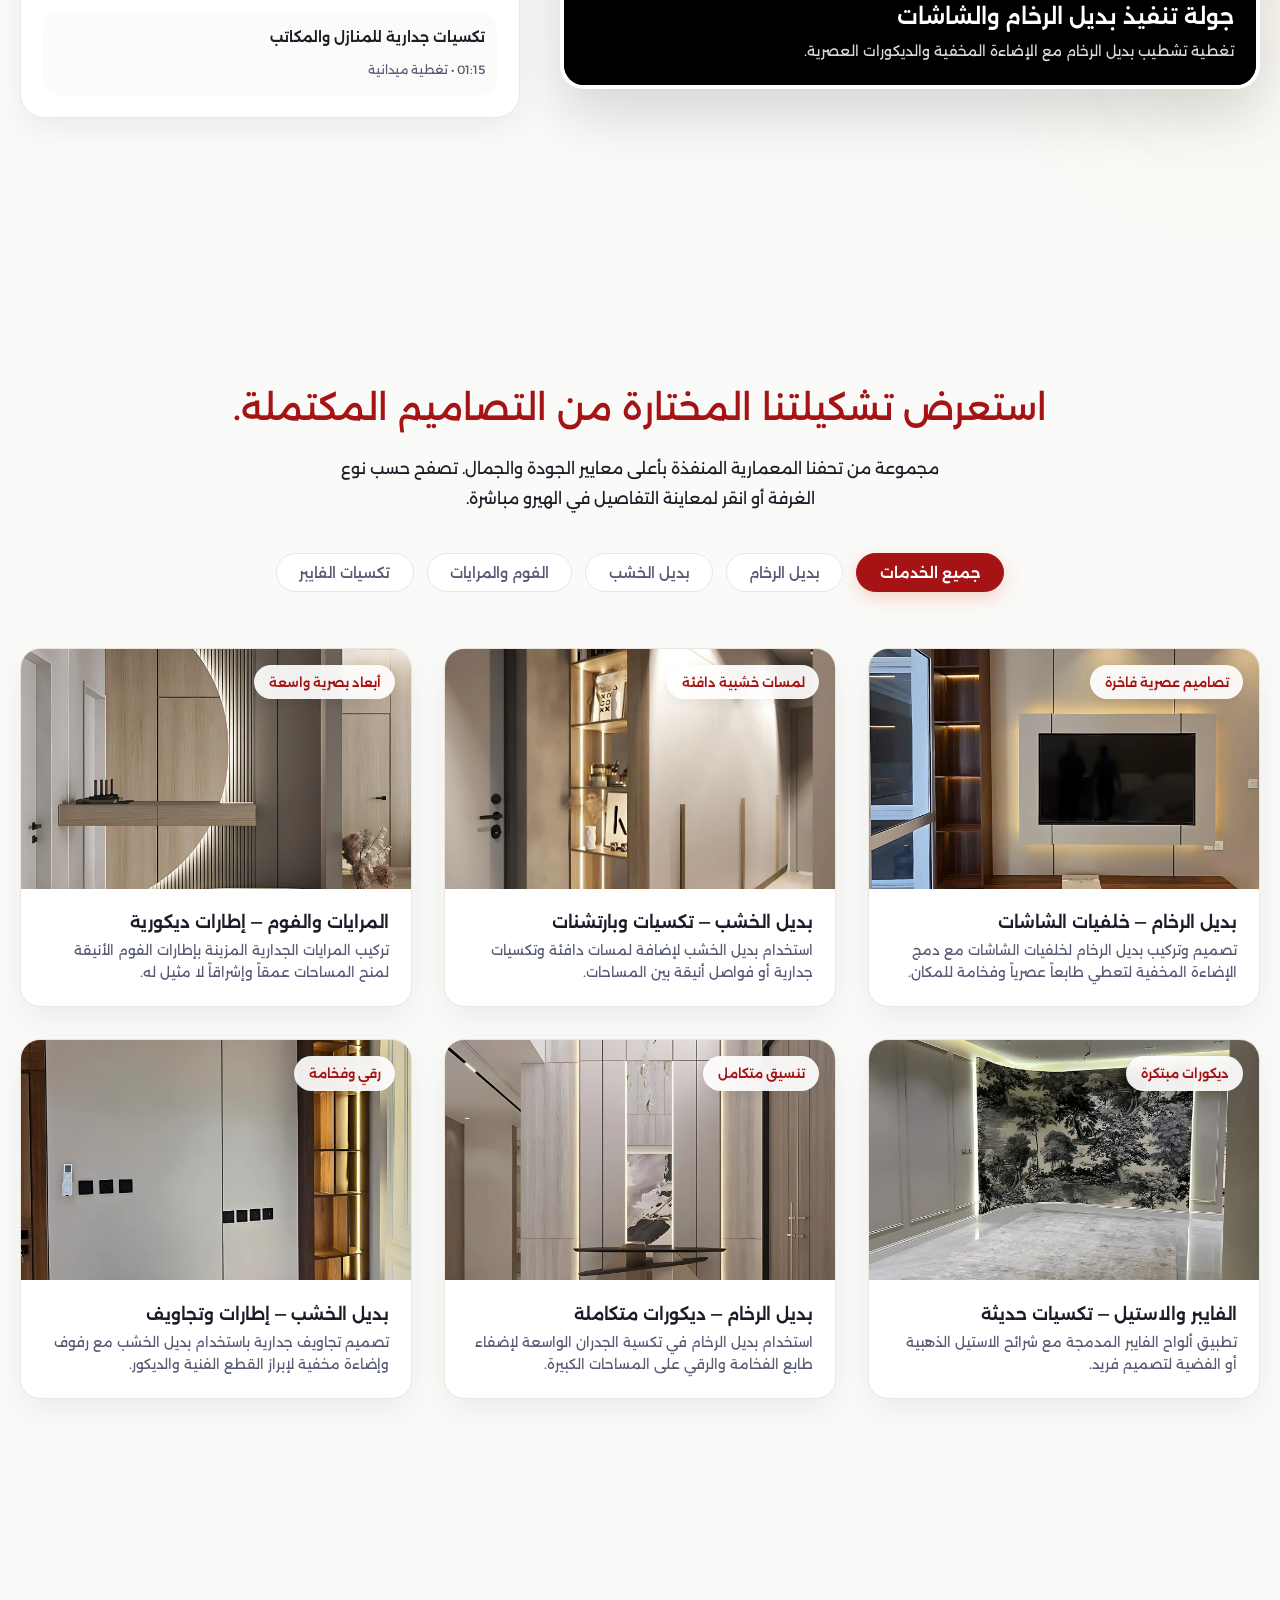
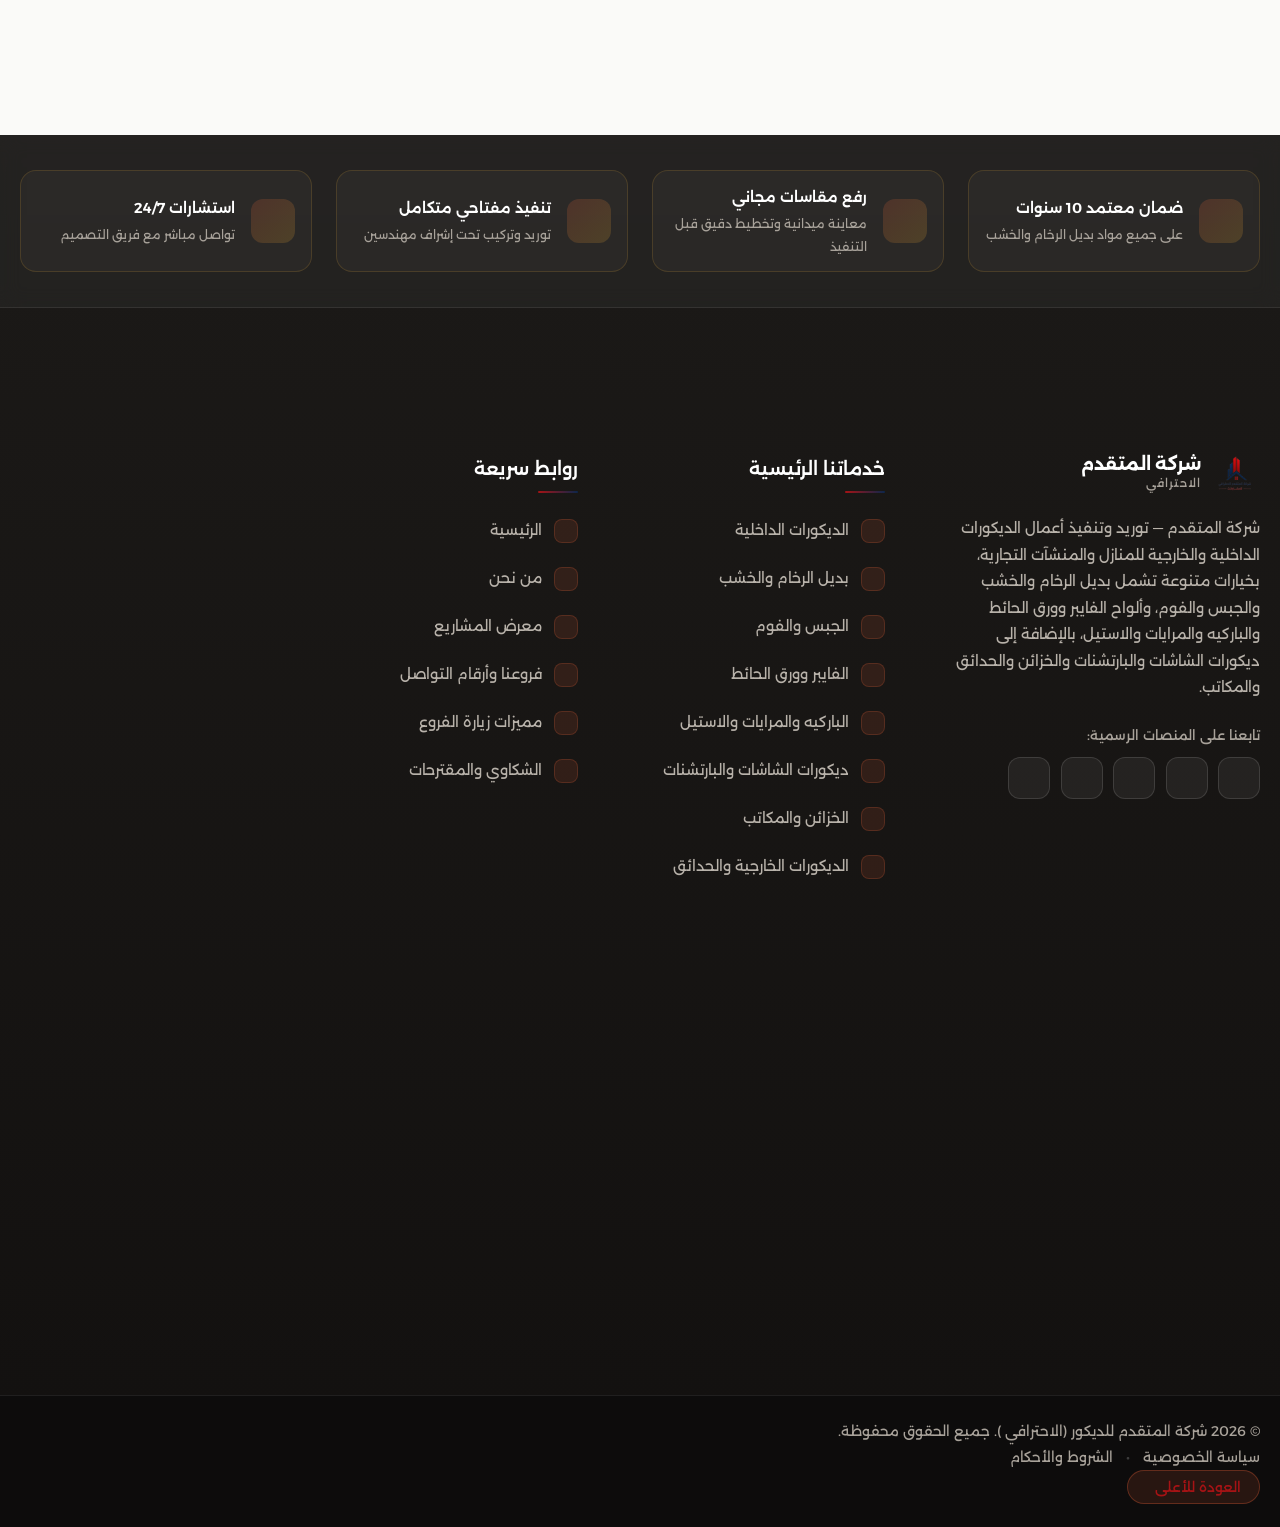
==== commit 939941ad: "change" ====
--- a/index.html
+++ b/index.html
@@ -1409,16 +1409,12 @@
                         <i class="fa-solid fa-download cr-download-icon"></i>
                     </a>
 
-                    <!-- Google Maps Direct Card -->
-                    <a href="https://maps.app.goo.gl/CZP1me7HoGF17Jfv7" target="_blank" class="footer-map-card">
-                        <div class="map-card-header">
-                            <i class="fa-solid fa-map-location-dot"></i>
-                            <strong>موقعنا على الخريطة</strong>
-                        </div>
-                        <p class="map-card-address">جدة — شارع التحلية، مركز الكعكي التجاري</p>
-                        <div class="map-card-btn">
-                            <span>فتح Google Maps</span>
-                            <i class="fa-solid fa-arrow-left"></i>
+                    <!-- HQ Map Image Card -->
+                    <a href="https://maps.app.goo.gl/oCnpbFw1MLTeJHNeA?g_st=iwb" target="_blank" class="footer-hq-map-img" title="مكتب الإدارة الرئيسي">
+                        <iframe src="https://maps.google.com/maps?q=Al%20Kaaki%20Commercial%20Center%20Jeddah&t=&z=14&ie=UTF8&iwloc=&output=embed" class="hq-map-img" style="border:0; pointer-events:none;"></iframe>
+                        <div class="hq-map-overlay">
+                            <i class="fa-solid fa-location-dot" style="color: var(--primary-orange);"></i>
+                            <span>مكتب الإدارة الرئيسي</span>
                         </div>
                     </a>
                 </div>
--- a/css/styles.css
+++ b/css/styles.css
@@ -6810,54 +6810,49 @@
     transform: translateY(2px);
 }
 
-.footer-map-card {
-    display: flex;
-    flex-direction: column;
-    gap: 0.35rem;
-    padding: 0.85rem 1rem;
+.footer-hq-map-img {
+    display: block;
+    position: relative;
+    border-radius: 14px;
+    overflow: hidden;
+    width: 100%;
+    height: 140px;
+    border: 1px solid rgba(255, 255, 255, 0.09);
+    transition: all 0.3s ease;
+    text-decoration: none;
     background: rgba(255, 255, 255, 0.04);
-    border: 1px solid rgba(255, 255, 255, 0.09);
-    border-radius: 14px;
-    color: #FFFFFF;
-    text-decoration: none;
-    transition: all 0.3s ease;
-}
-
-.footer-map-card:hover {
-    background: rgba(255, 255, 255, 0.08);
+}
+
+.footer-hq-map-img:hover {
     border-color: rgba(255, 255, 255, 0.2);
     transform: translateY(-2px);
-}
-
-.map-card-header {
-    display: flex;
-    align-items: center;
-    gap: 0.45rem;
-    color: var(--primary-orange, #EE6338);
+    box-shadow: 0 5px 15px rgba(0, 0, 0, 0.2);
+}
+
+.footer-hq-map-img .hq-map-img {
+    width: 100%;
+    height: 100%;
+    object-fit: cover;
+    transition: transform 0.4s ease;
+}
+
+.footer-hq-map-img:hover .hq-map-img {
+    transform: scale(1.05);
+}
+
+.footer-hq-map-img .hq-map-overlay {
+    position: absolute;
+    bottom: 0;
+    left: 0;
+    width: 100%;
+    padding: 0.8rem 0.8rem 0.5rem 0.8rem;
+    background: linear-gradient(to top, rgba(20, 18, 16, 0.95) 10%, transparent);
+    color: #FFFFFF;
+    display: flex;
+    align-items: center;
+    gap: 0.5rem;
     font-size: 0.85rem;
-    font-weight: 700;
-}
-
-.map-card-address {
-    font-size: 0.78rem;
-    color: rgba(255, 255, 255, 0.7);
-    margin: 0;
-    line-height: 1.3;
-}
-
-.map-card-btn {
-    display: inline-flex;
-    align-items: center;
-    gap: 0.4rem;
-    font-size: 0.78rem;
     font-weight: 600;
-    color: var(--primary-orange, #EE6338);
-    margin-top: 0.25rem;
-    transition: gap 0.2s ease;
-}
-
-.footer-map-card:hover .map-card-btn {
-    gap: 0.65rem;
 }
 
 @media (max-width: 768px) {
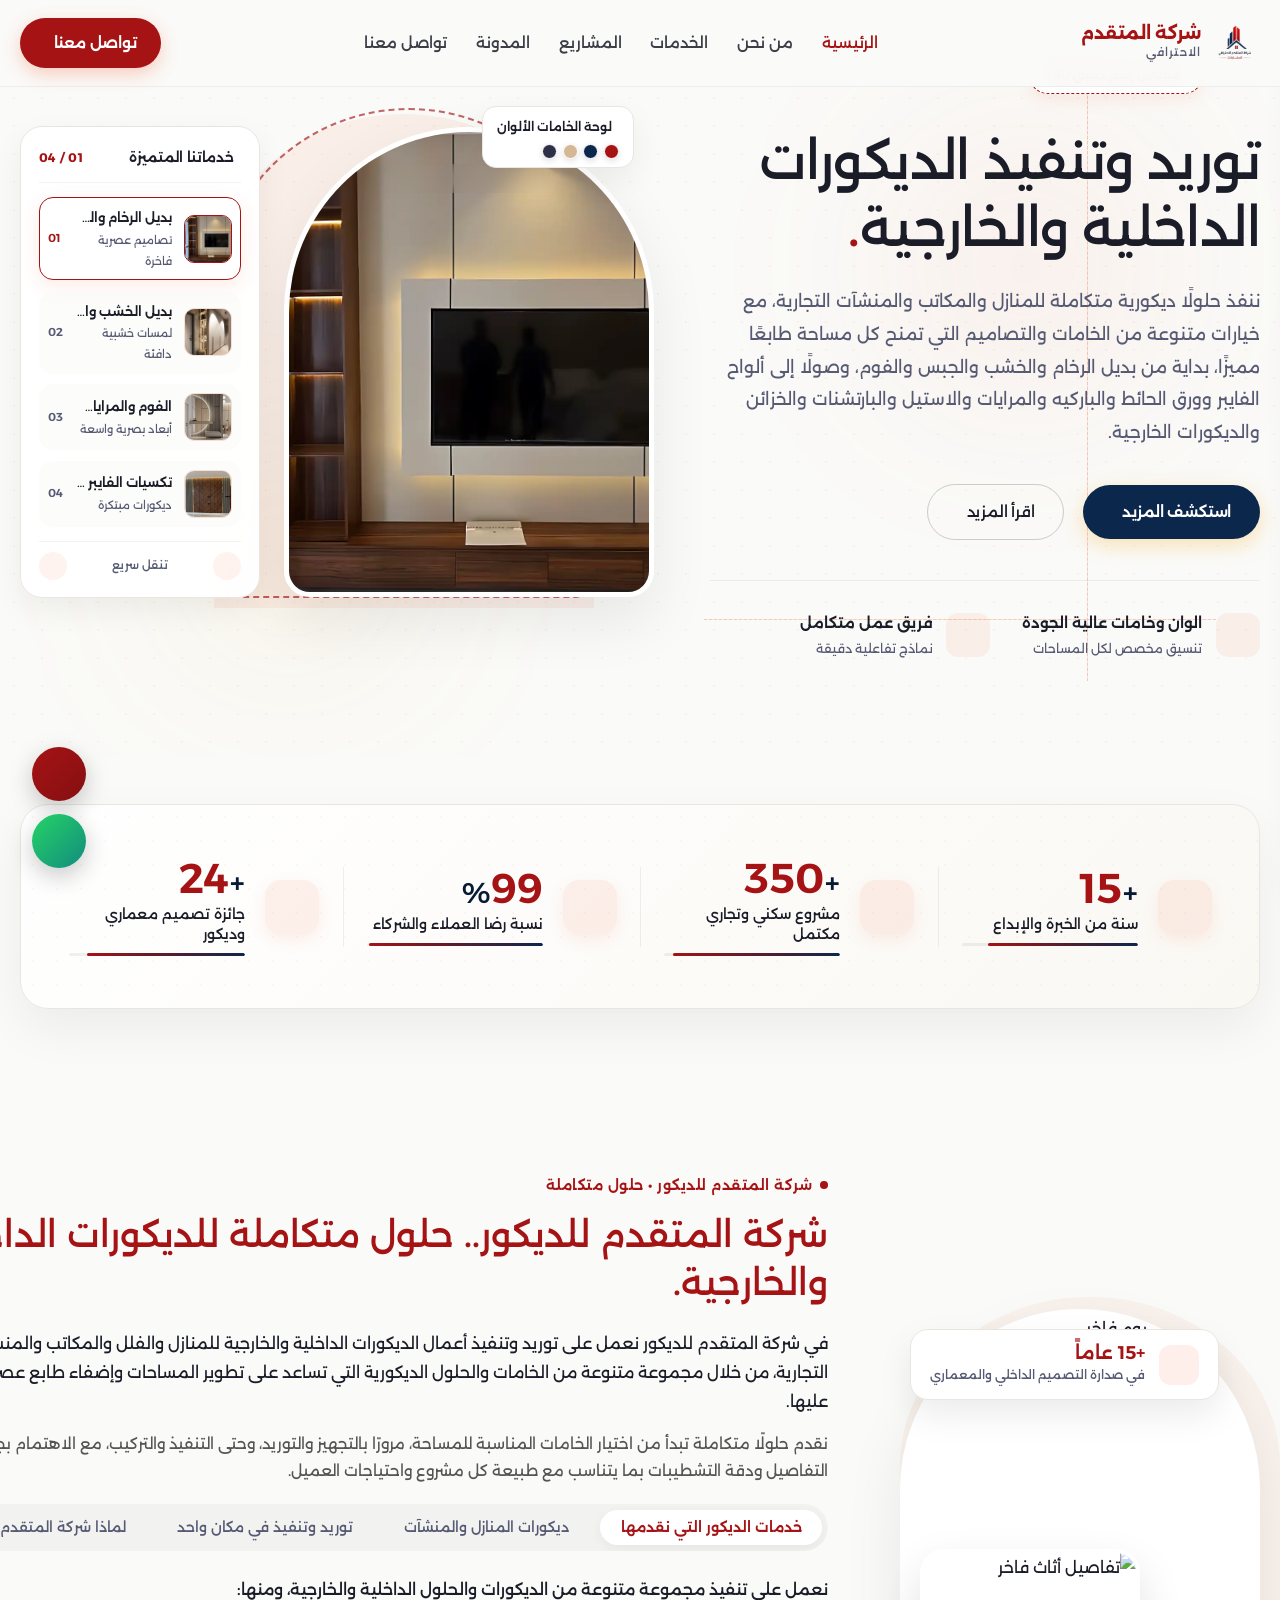
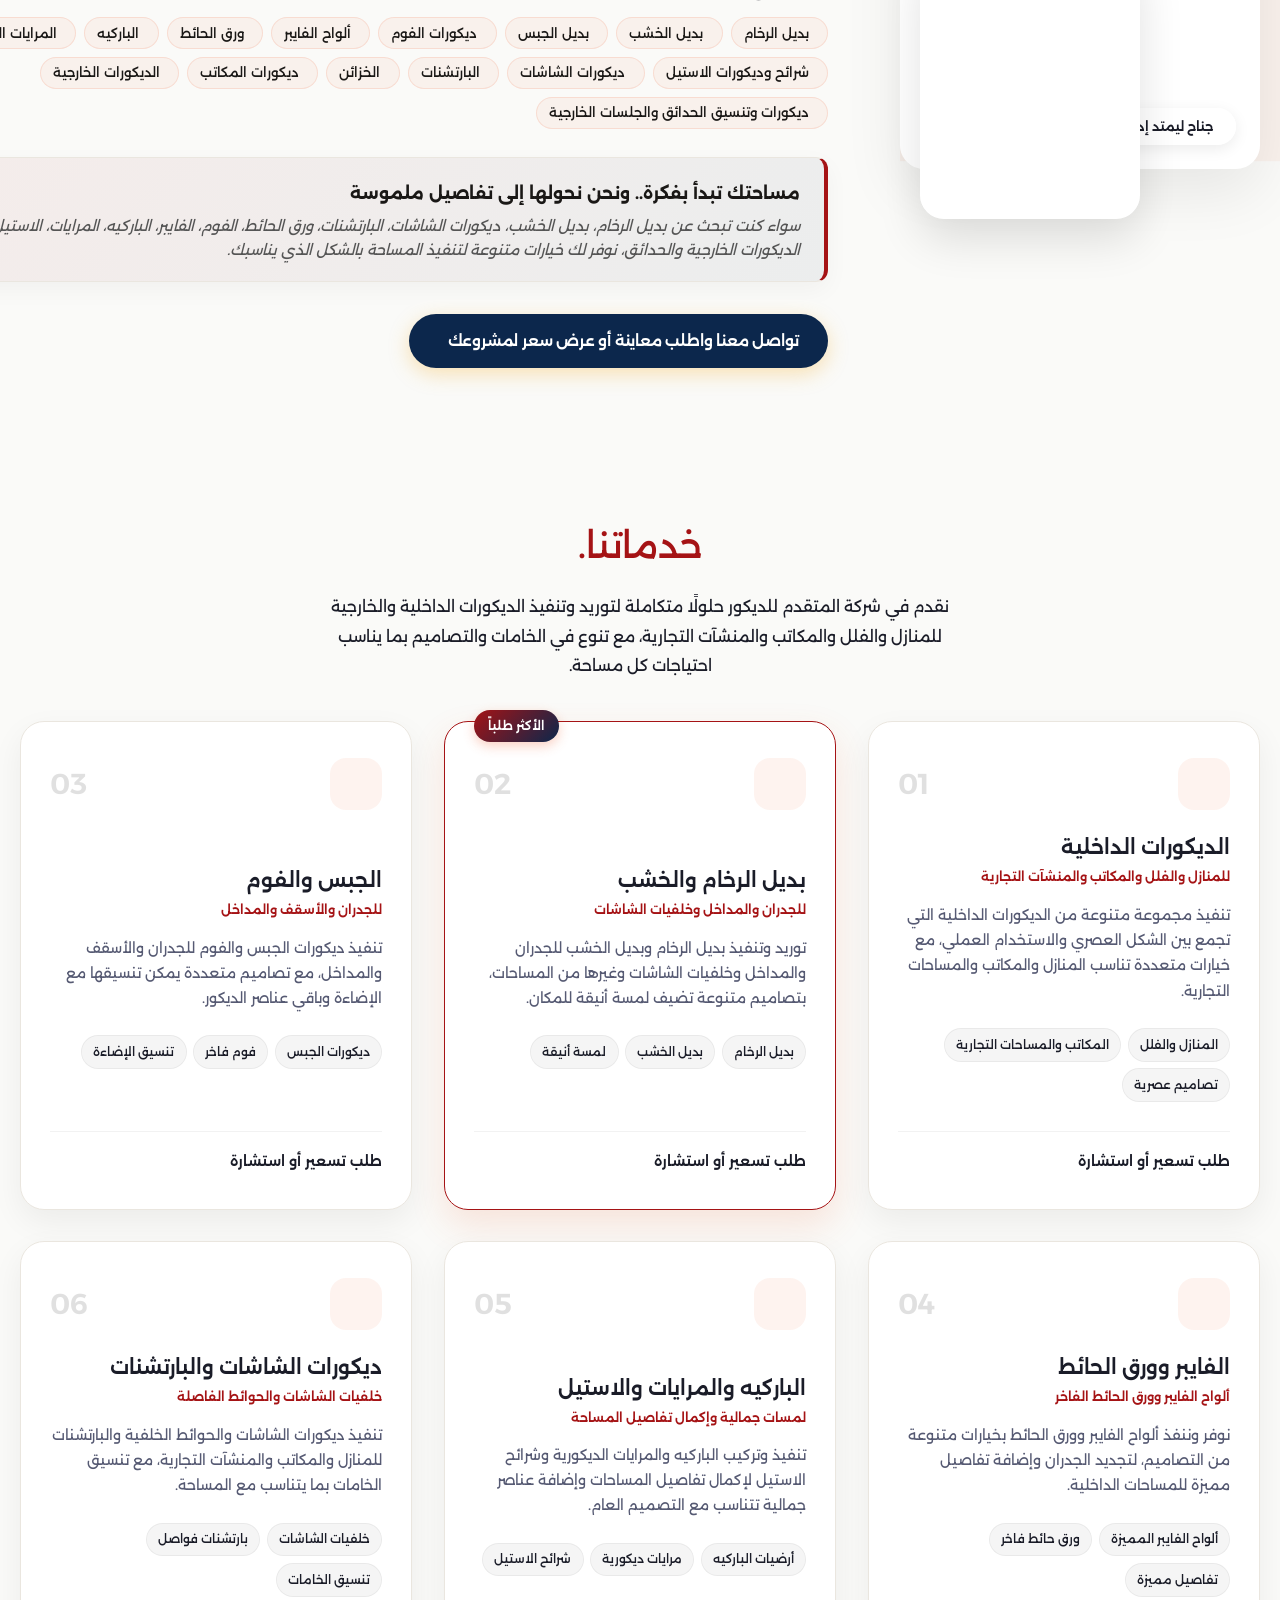
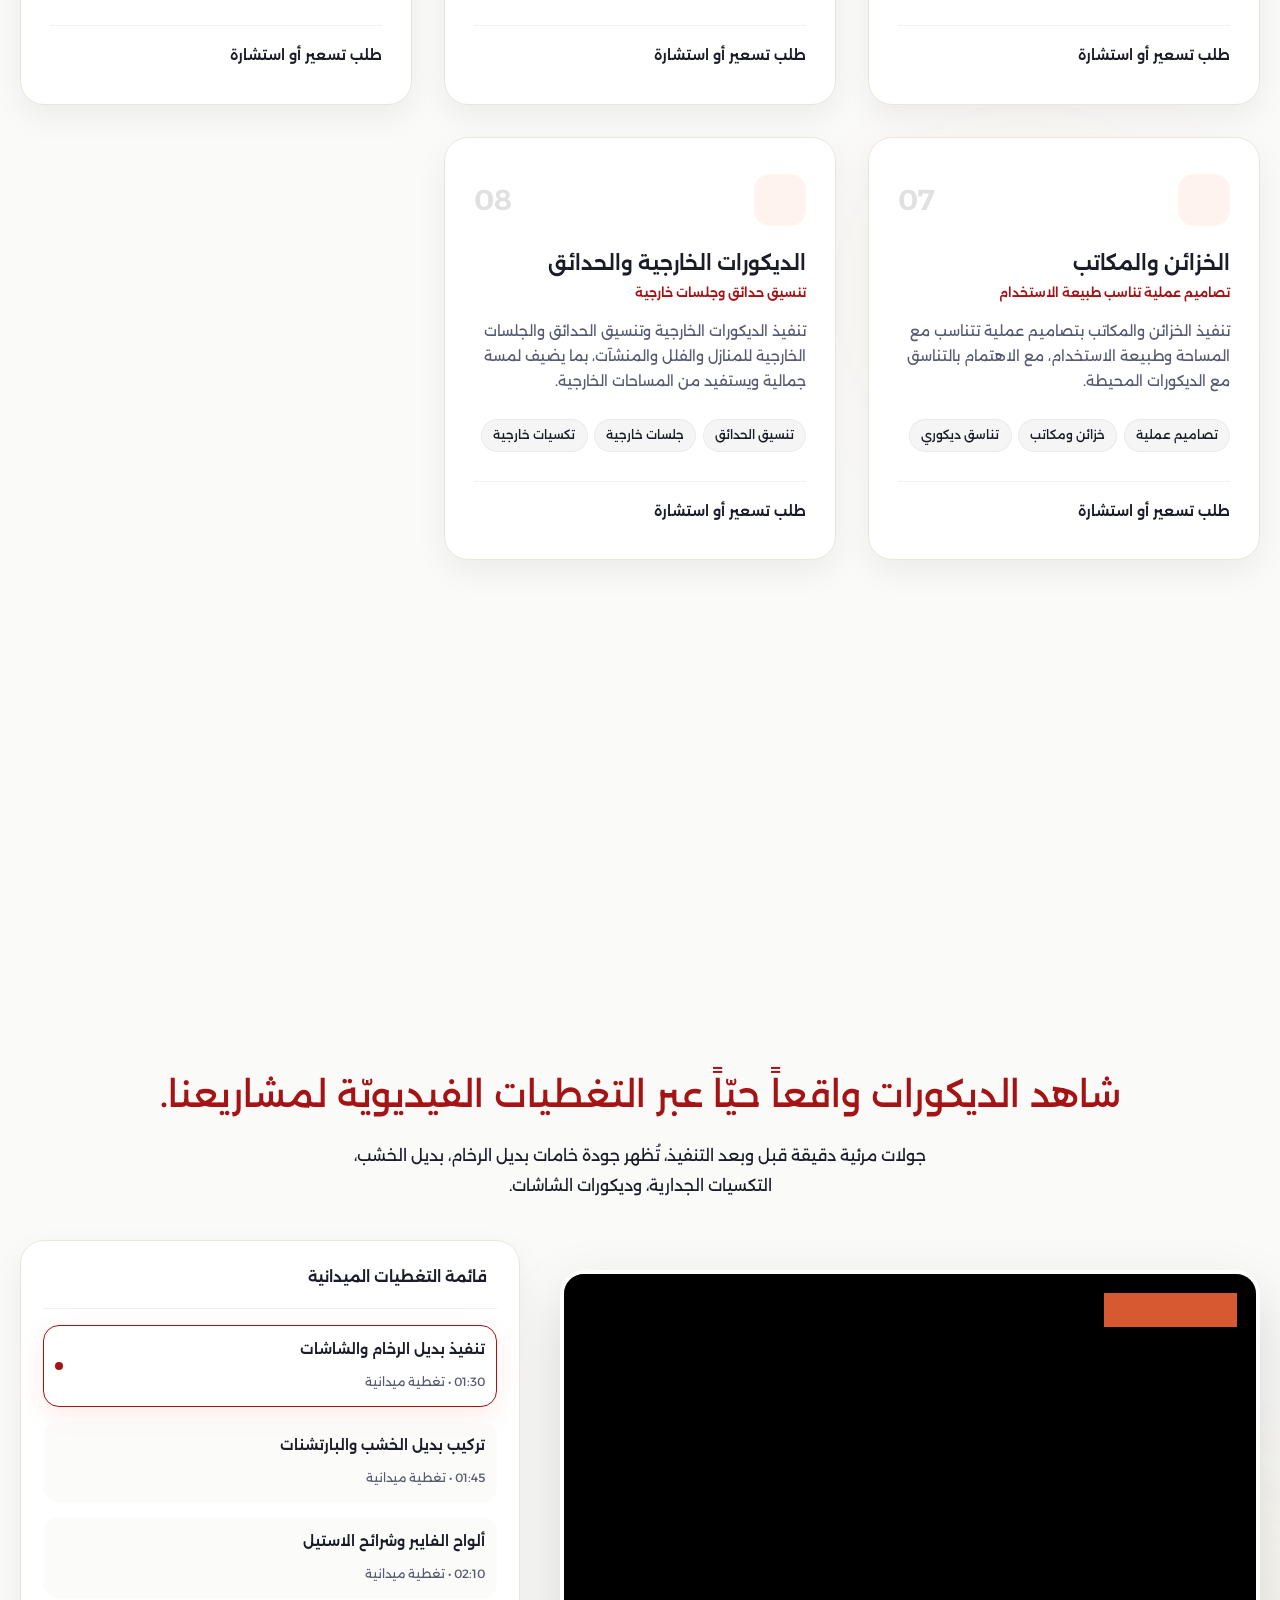
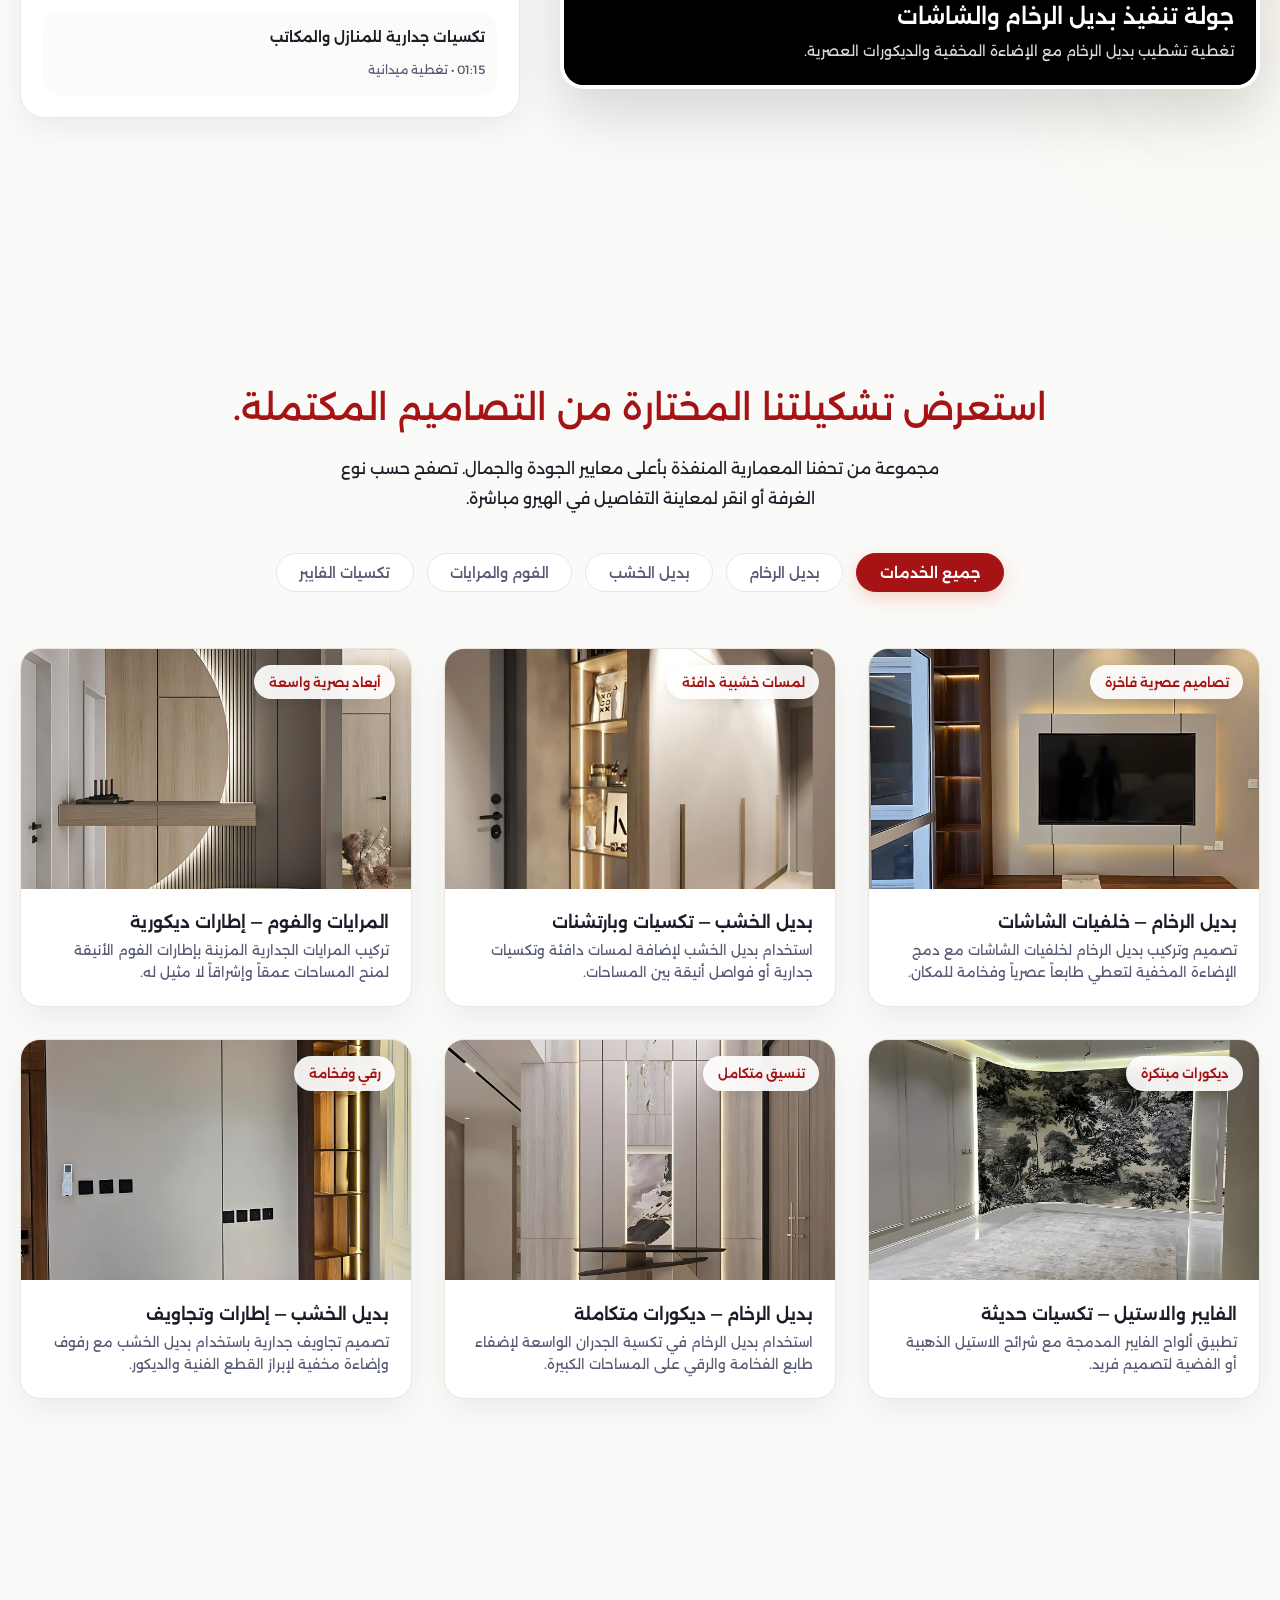
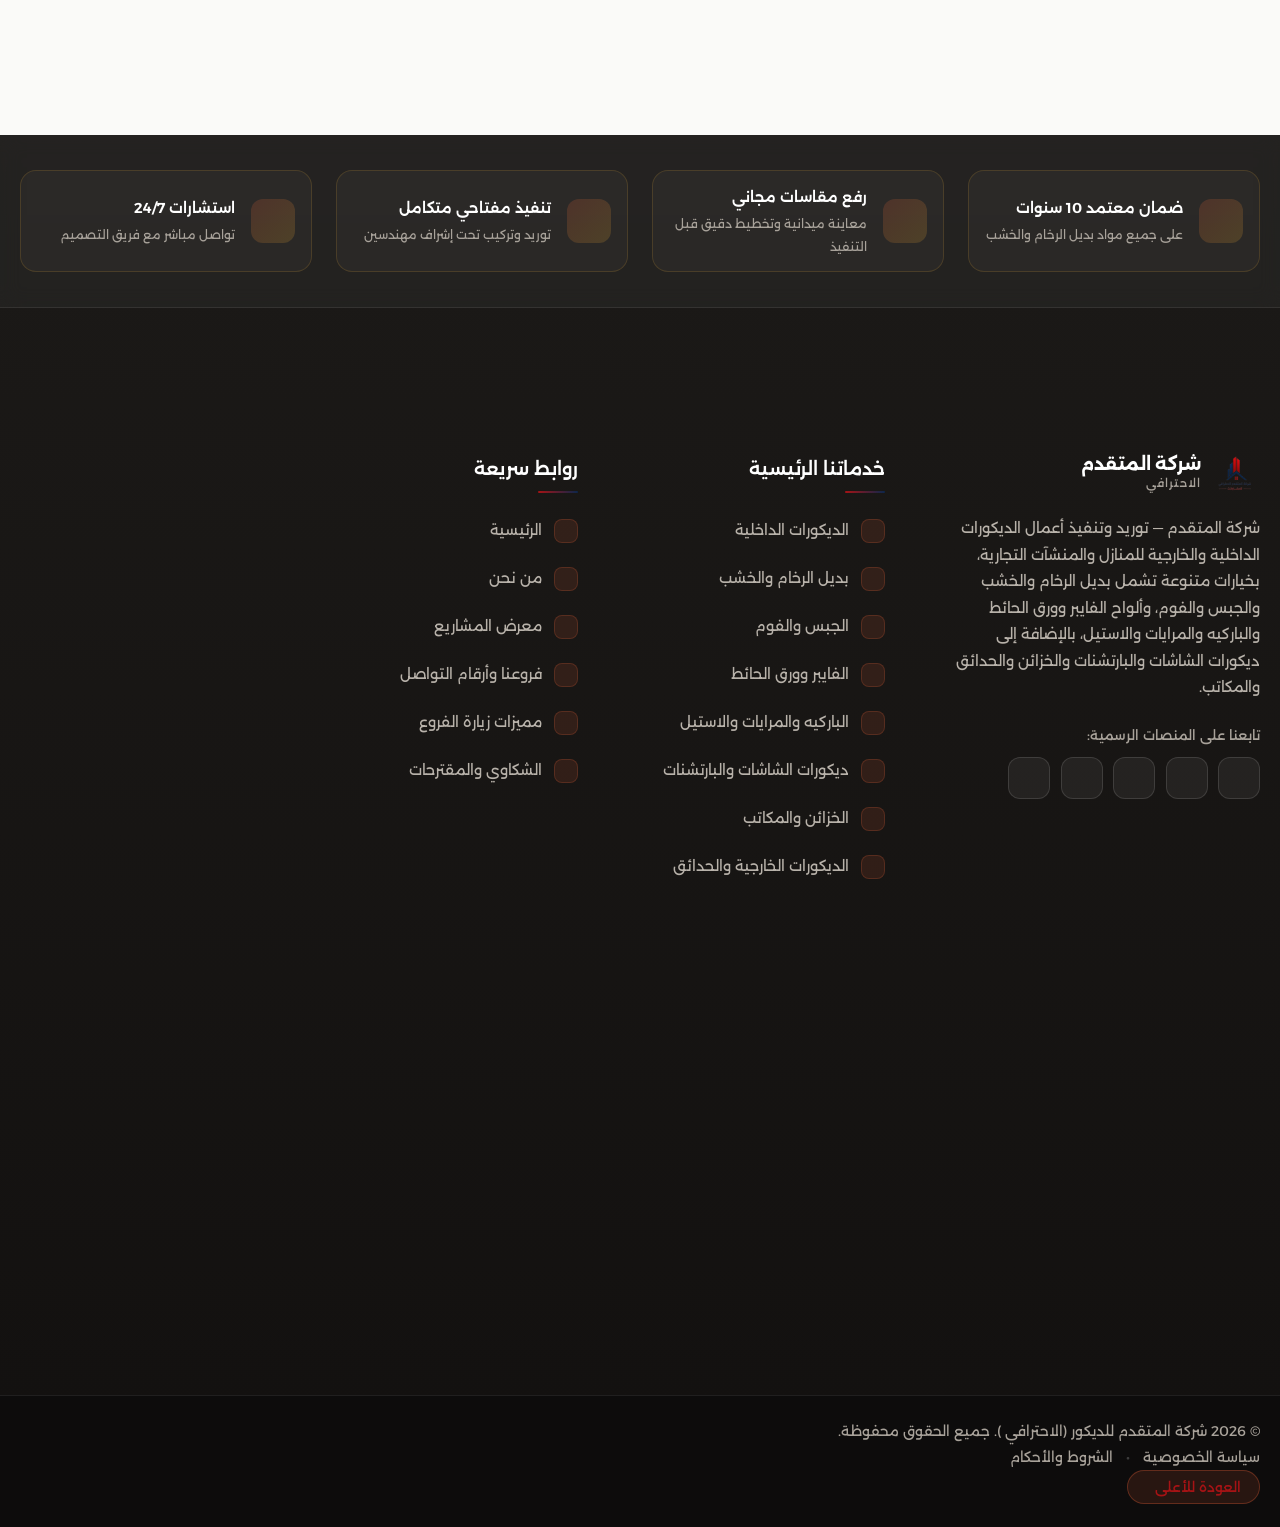
==== commit 9d84e3b8: "change" ====
--- a/index.html
+++ b/index.html
@@ -423,15 +423,15 @@
                 <div class="about-content animate-fade-up animate-delay-1">
                     <div class="section-tag-wrapper">
                         <span class="badge-dot"></span>
-                        <span class="section-tag">المتقدم للديكور &bull; حلول متكاملة</span>
+                        <span class="section-tag">شركة المتقدم للديكور &bull; حلول متكاملة</span>
                     </div>
 
                     <h2 class="section-title">
-                        المتقدم للديكور.. حلول متكاملة للديكورات الداخلية والخارجية<span class="title-dot">.</span>
+                        شركة المتقدم للديكور.. حلول متكاملة للديكورات الداخلية والخارجية<span class="title-dot">.</span>
                     </h2>
 
                     <p class="section-desc" style="font-size: 1.02rem; line-height: 1.8; margin-bottom: 0.8rem;">
-                        في المتقدم للديكور نعمل على توريد وتنفيذ أعمال الديكورات الداخلية والخارجية للمنازل والفلل
+                        في شركة المتقدم للديكور نعمل على توريد وتنفيذ أعمال الديكورات الداخلية والخارجية للمنازل والفلل
                         والمكاتب والمنشآت التجارية، من خلال مجموعة متنوعة من الخامات والحلول الديكورية التي تساعد على
                         تطوير المساحات وإضفاء طابع عصري وأنيق عليها.
                     </p>
@@ -448,7 +448,7 @@
                         <button class="about-tab-btn active" data-tab="services-list">خدمات الديكور التي نقدمها</button>
                         <button class="about-tab-btn" data-tab="spaces">ديكورات المنازل والمنشآت</button>
                         <button class="about-tab-btn" data-tab="one-stop">توريد وتنفيذ في مكان واحد</button>
-                        <button class="about-tab-btn" data-tab="why-us">لماذا المتقدم للديكور؟</button>
+                        <button class="about-tab-btn" data-tab="why-us">لماذا شركة المتقدم للديكور؟</button>
                     </div>
 
                     <!-- Tab Content Container -->
@@ -496,7 +496,7 @@
                         <!-- Tab 3: One-stop -->
                         <div class="about-tab-panel" id="tab-one-stop">
                             <p class="section-desc">
-                                ميزة العمل مع المتقدم للديكور هي الحصول على حلول الديكور والتشطيبات من جهة واحدة؛ بداية
+                                ميزة العمل مع شركة المتقدم للديكور هي الحصول على حلول الديكور والتشطيبات من جهة واحدة؛ بداية
                                 من اختيار الخامة والتصميم المناسب، وحتى توريد المواد وتنفيذها وتركيبها في الموقع.
                             </p>
                             <p class="section-desc" style="margin-top: 0.6rem; color: #555;">
@@ -587,7 +587,7 @@
                         <h2 class="section-title" data-reveal="split-up" data-reveal-delay="1">خدماتنا<span
                                 class="title-dot">.</span></h2>
                         <p class="section-desc center-desc" data-reveal="slide-right" data-reveal-delay="2">
-                            نقدم في المتقدم للديكور حلولًا متكاملة لتوريد وتنفيذ الديكورات الداخلية والخارجية للمنازل
+                            نقدم في شركة المتقدم للديكور حلولًا متكاملة لتوريد وتنفيذ الديكورات الداخلية والخارجية للمنازل
                             والفلل والمكاتب والمنشآت التجارية، مع تنوع في الخامات والتصاميم بما يناسب احتياجات كل مساحة.
                         </p>
                     </div>
@@ -841,7 +841,7 @@
                             style="position: absolute; top: -20px; right: -20px; width: 100px; height: 100px; background: rgba(165, 19, 21, 0.12); border-radius: 50%; filter: blur(30px);">
                         </div>
                         <span class="section-tag"
-                            style="background: rgba(165, 19, 21, 0.1); color: #a51315; margin-bottom: 1rem; display: inline-block;">المتقدم
+                            style="background: rgba(165, 19, 21, 0.1); color: #a51315; margin-bottom: 1rem; display: inline-block;">شركة المتقدم
                             للديكور</span>
                         <h3
                             style="font-size: 1.6rem; color: #1A1816; font-weight: 700; margin-bottom: 1rem; font-family: 'Alexandria', sans-serif;">
@@ -852,7 +852,7 @@
                             المساحة بالشكل الذي يناسب ذوقك واحتياجاتك.
                         </p>
                         <div style="font-weight: 700; color: #a51315; font-size: 1.05rem; letter-spacing: 0.3px;">
-                            المتقدم للديكور — توريد وتنفيذ الديكورات الداخلية والخارجية.
+                            شركة المتقدم للديكور — توريد وتنفيذ الديكورات الداخلية والخارجية.
                         </div>
                     </div>
                 </div>
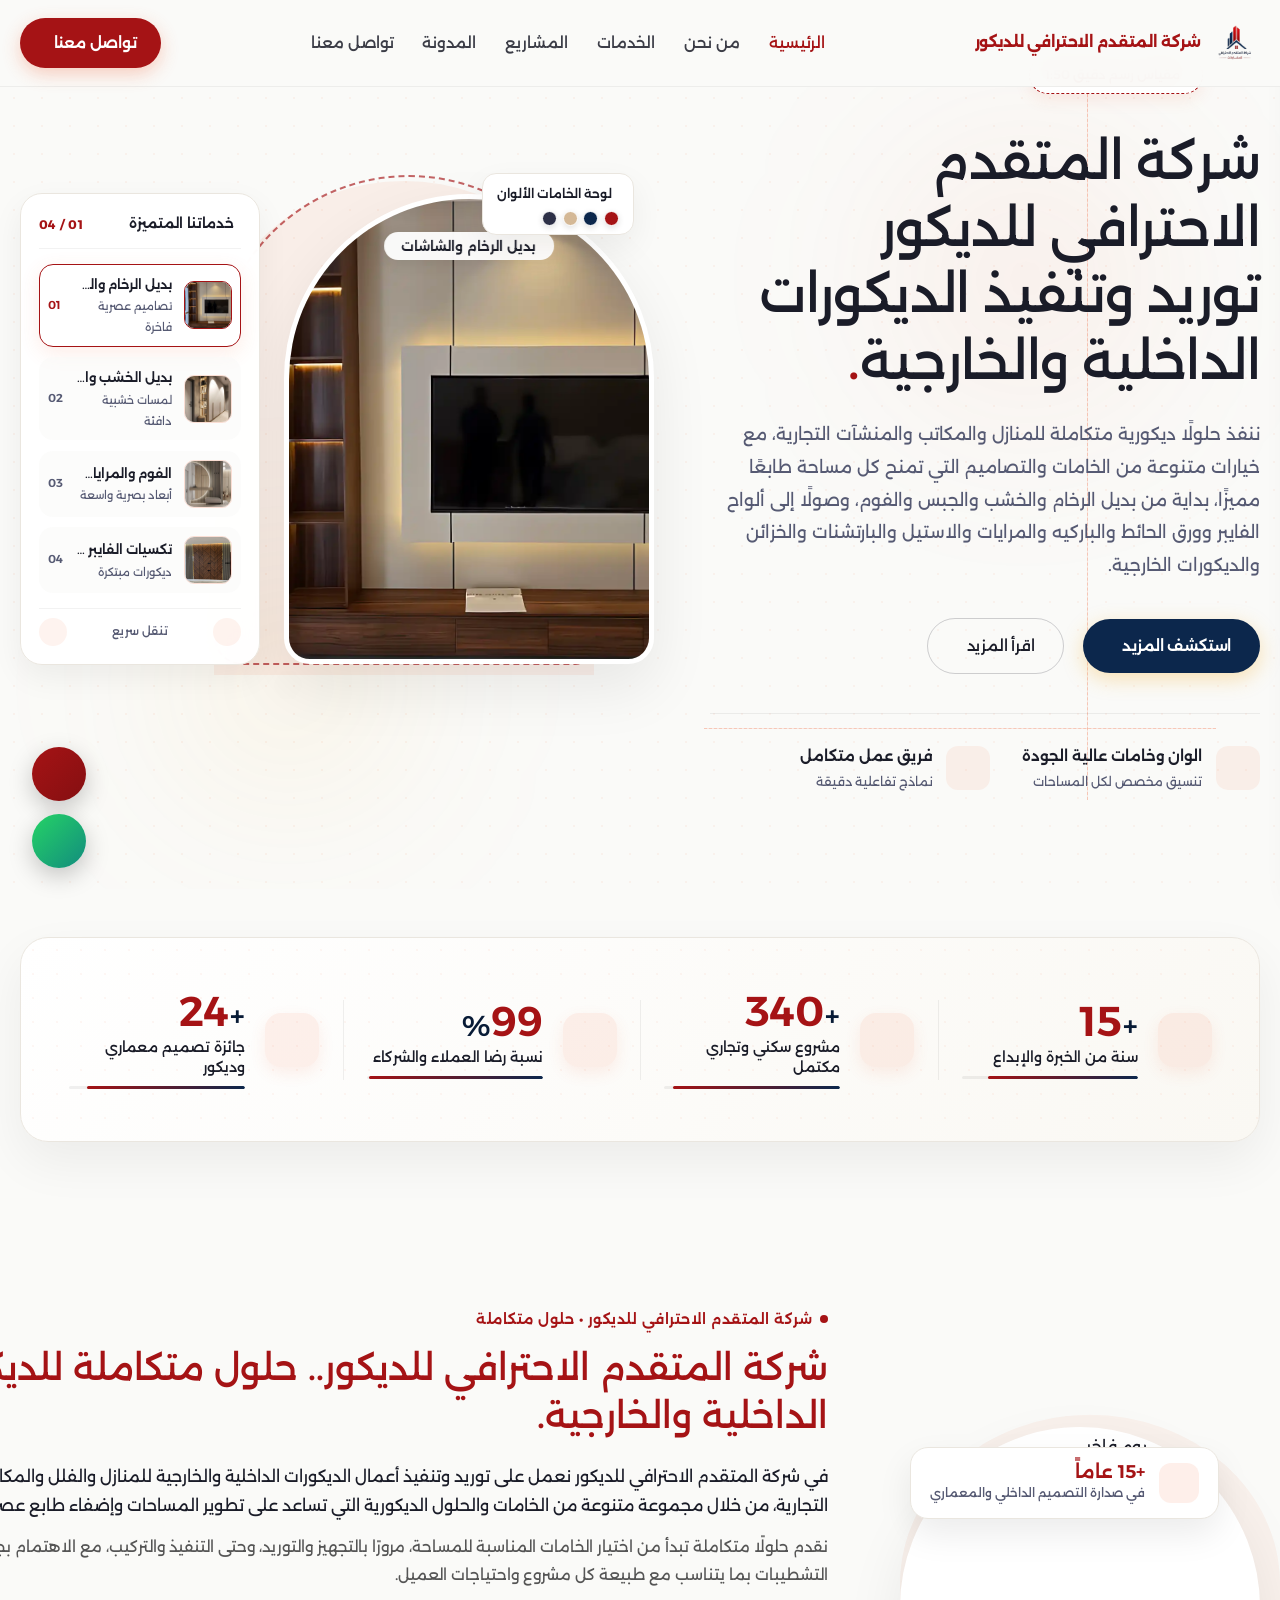
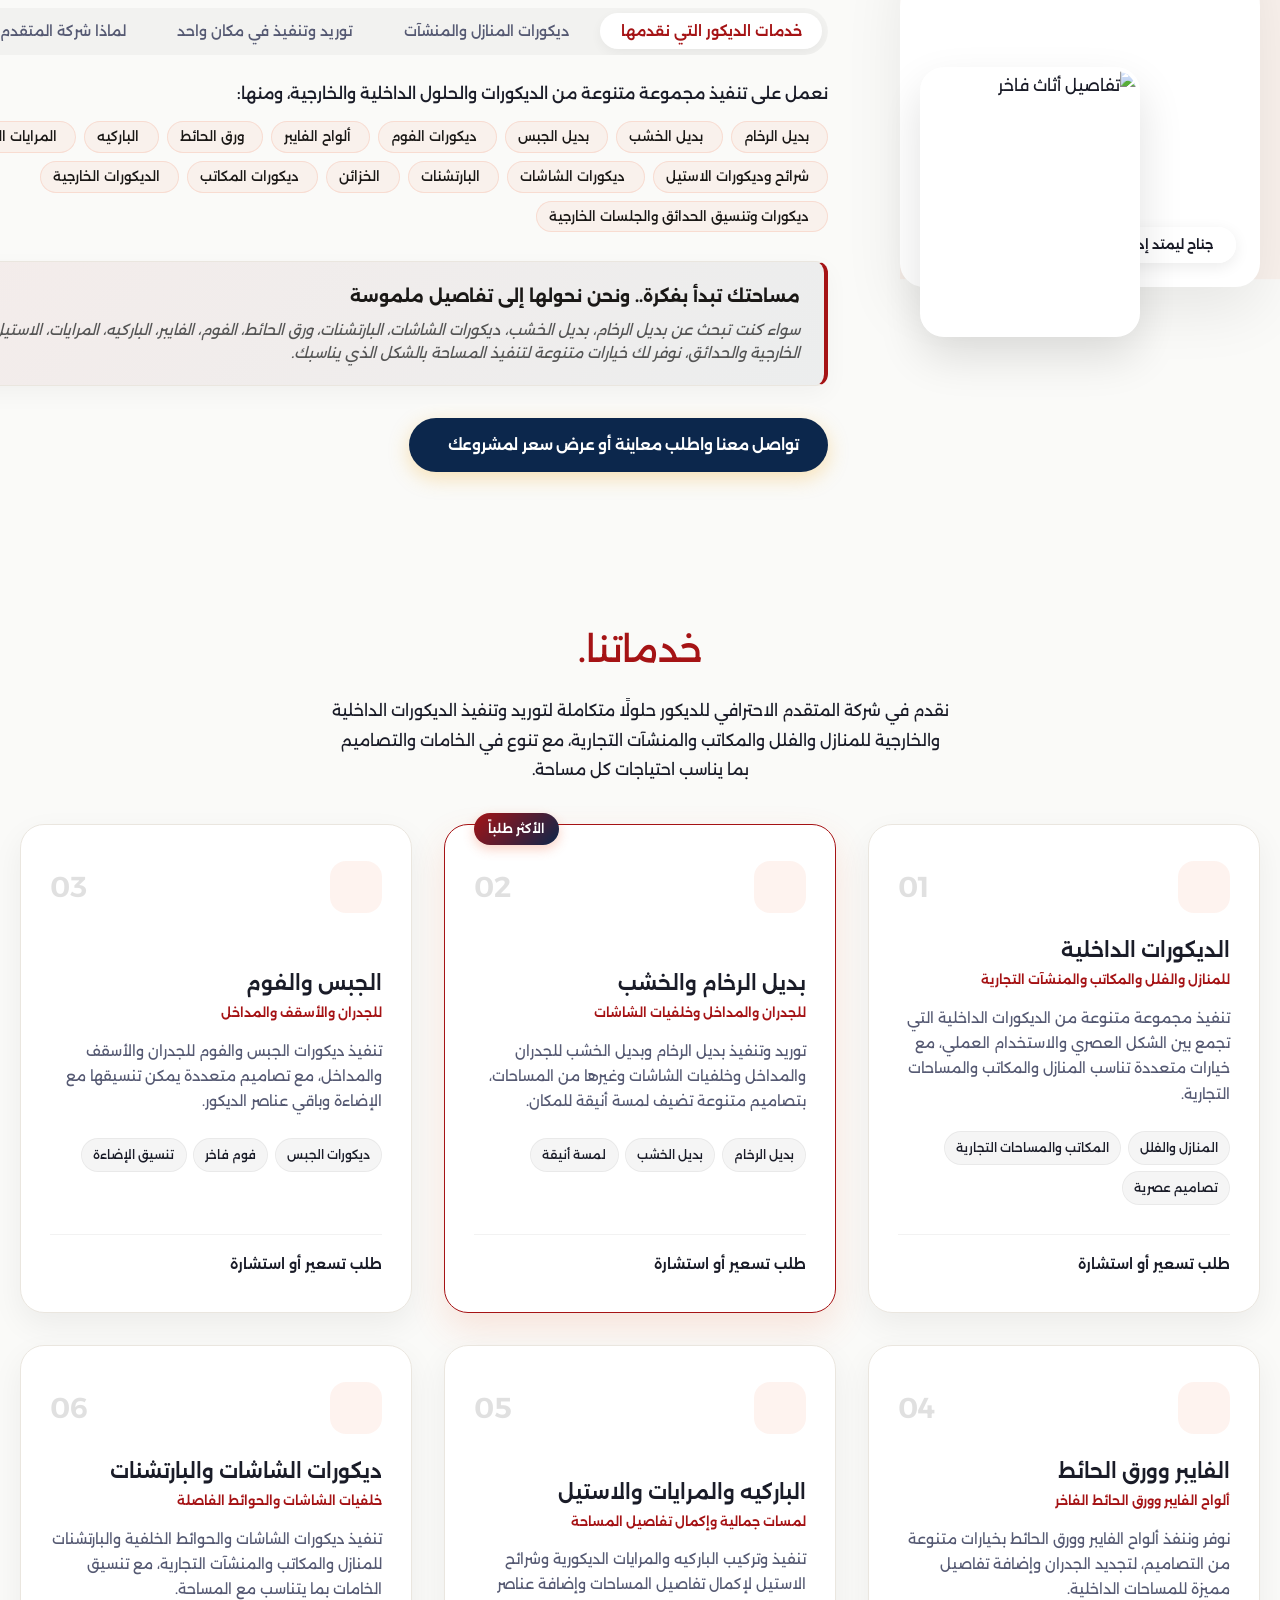
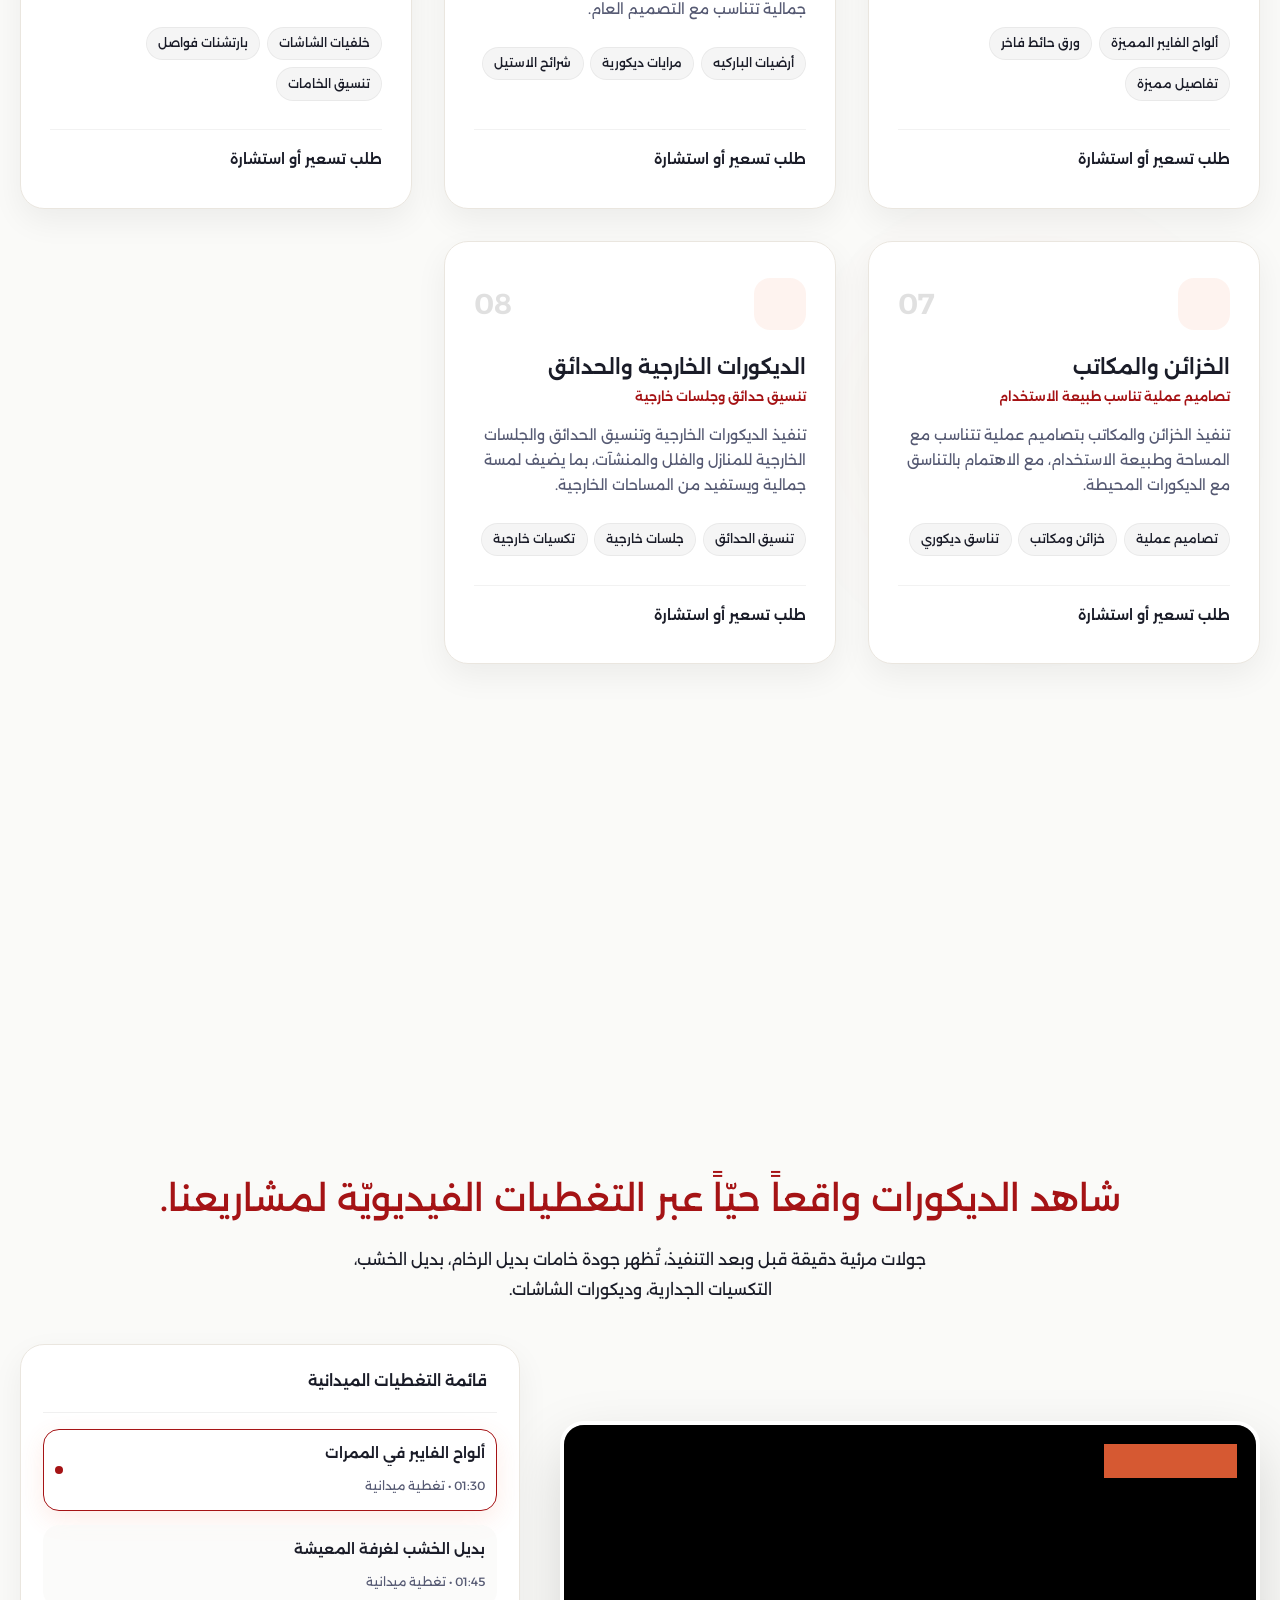
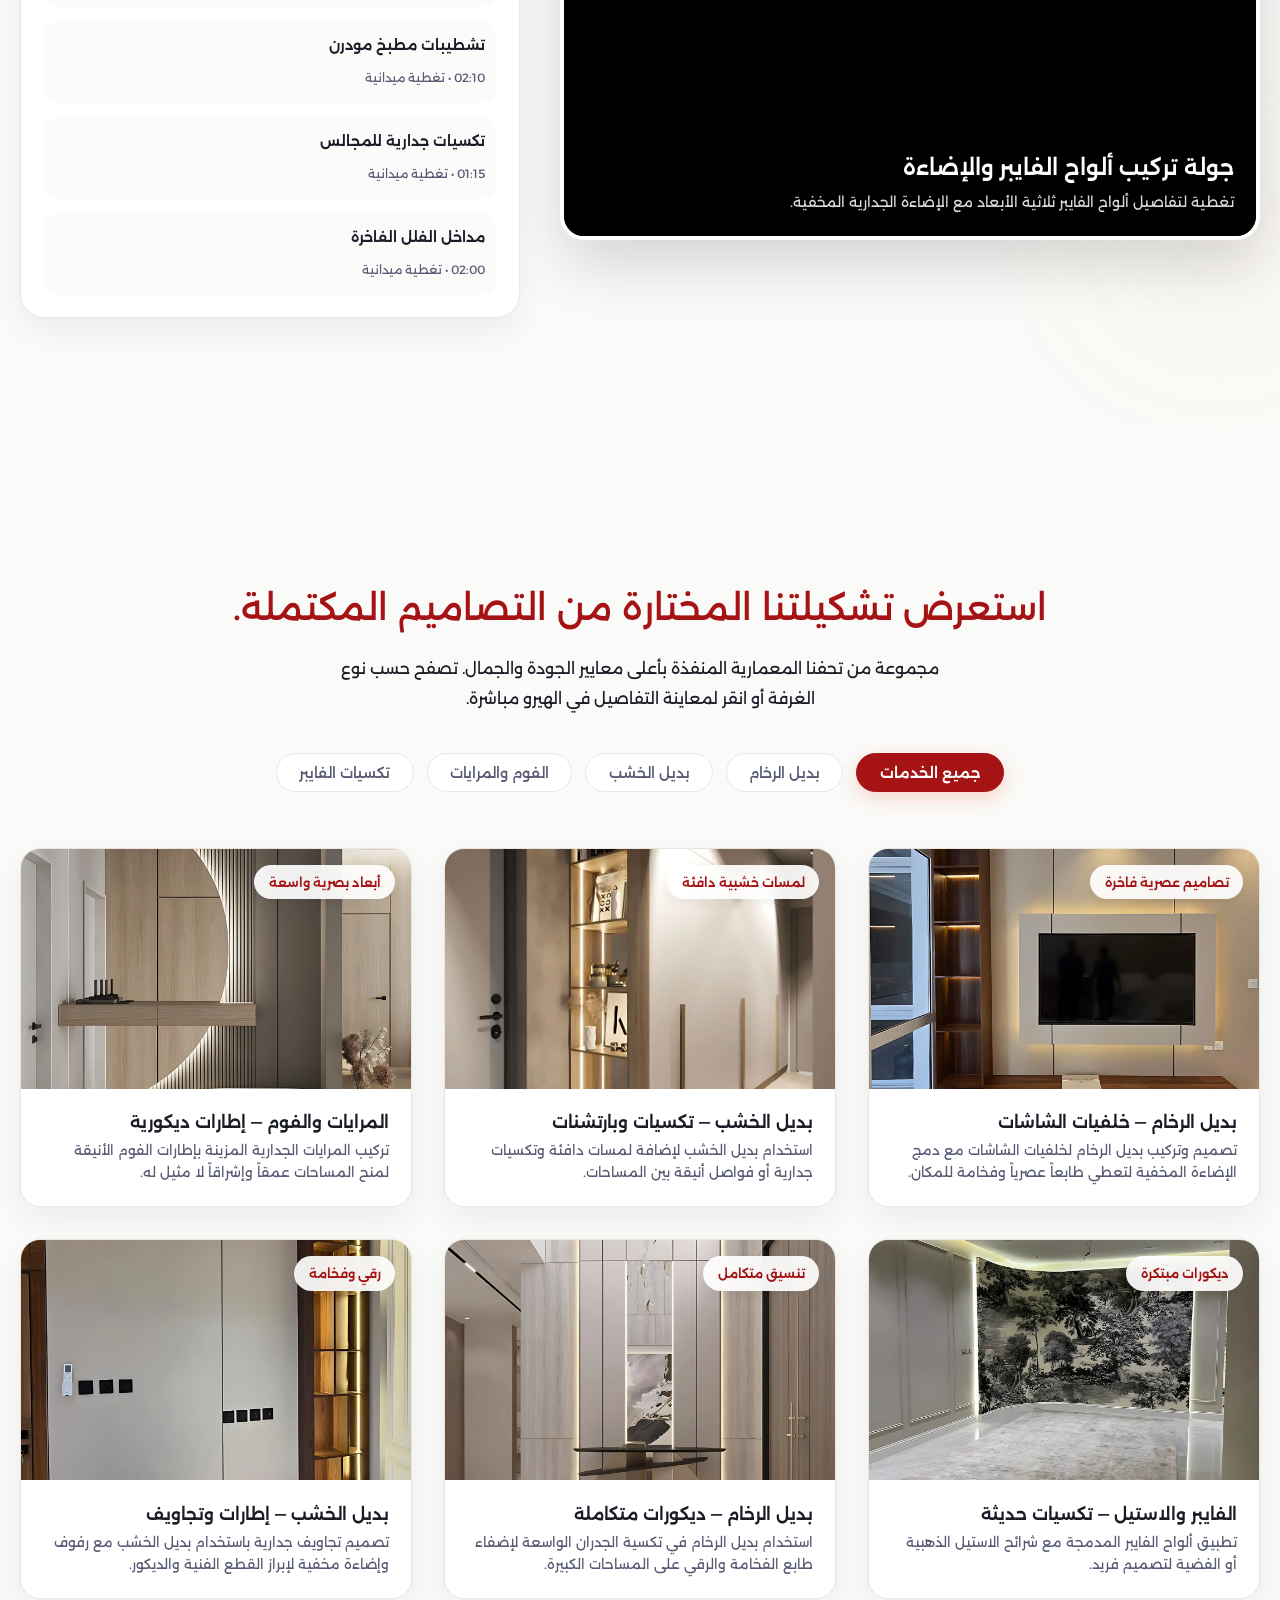
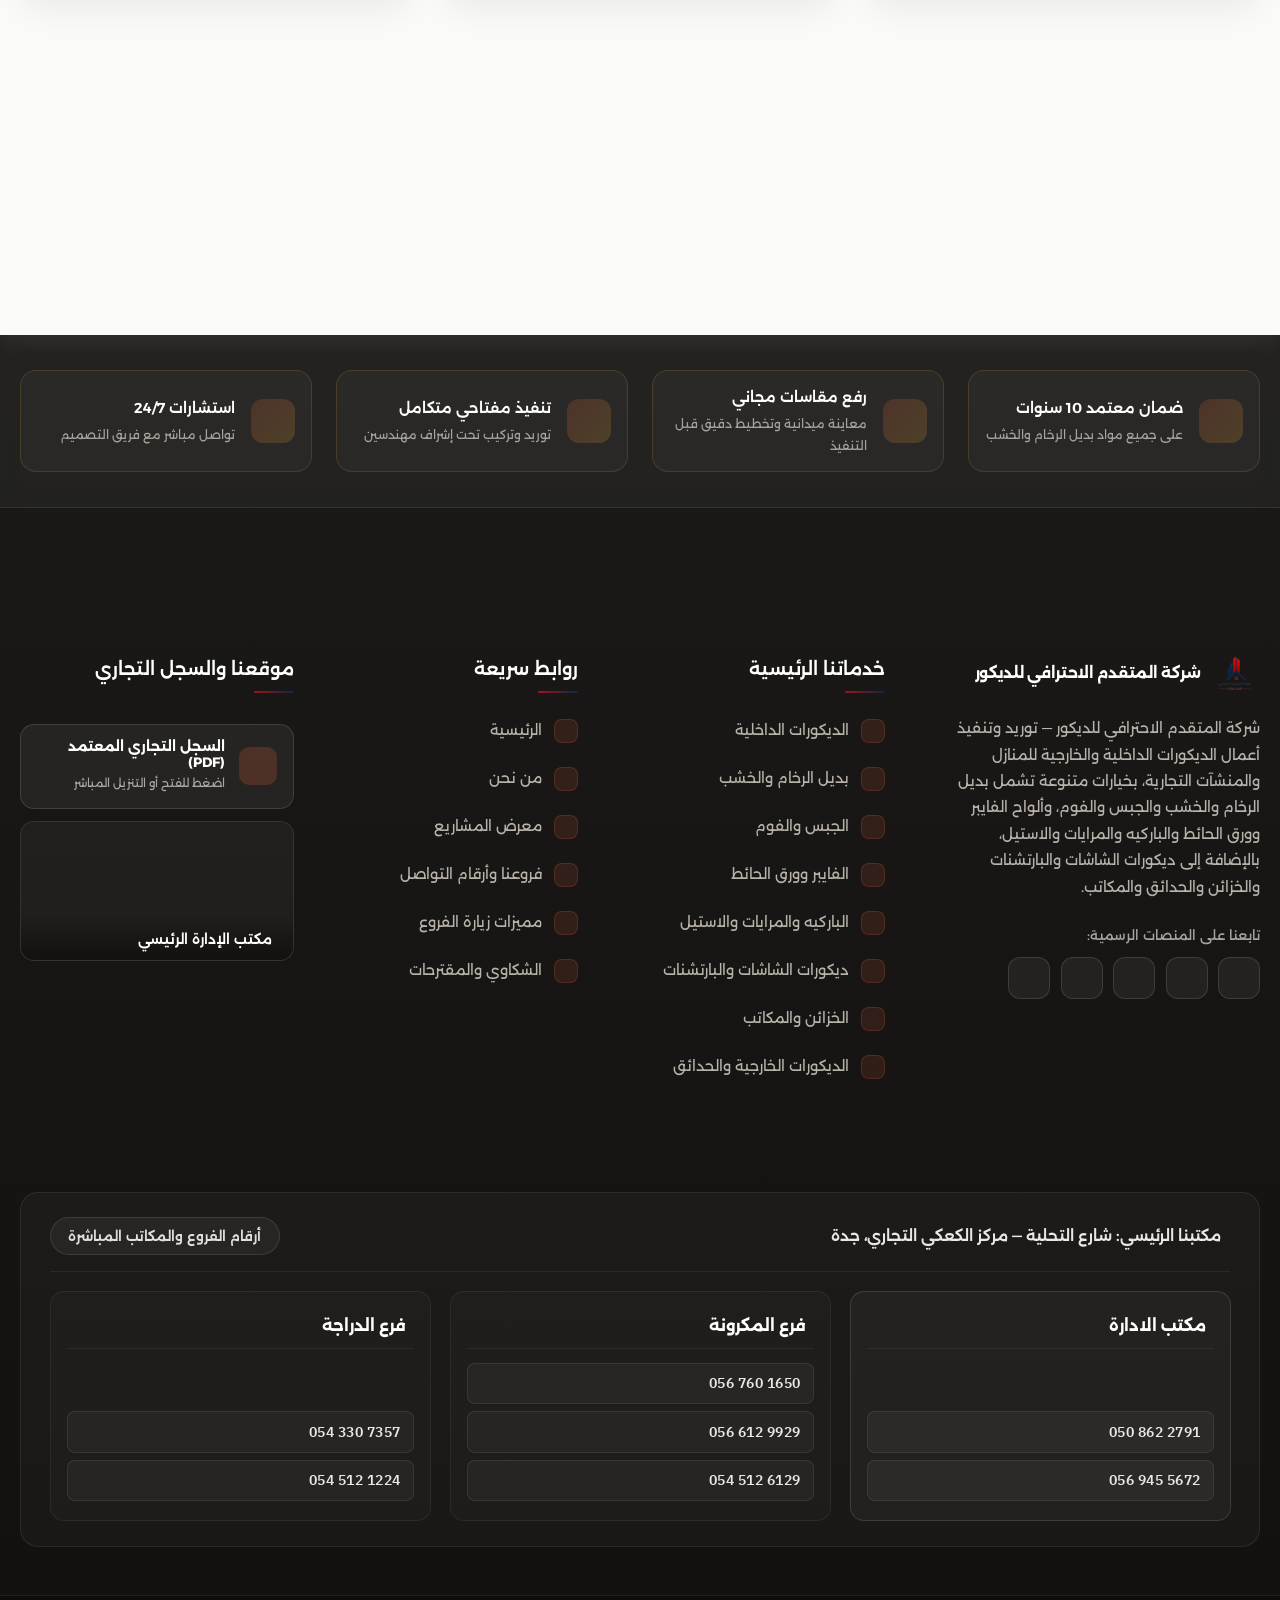
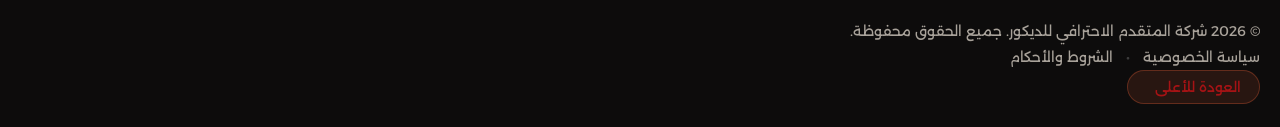
==== commit b52869ef: "change" ====
--- a/index.html
+++ b/index.html
@@ -4,9 +4,9 @@
 <head>
     <meta charset="UTF-8">
     <meta name="viewport" content="width=device-width, initial-scale=1.0">
-    <title>شركة المتقدم | توريد وتنفيذ الديكورات الداخلية والخارجية</title>
+    <title>شركة المتقدم الاحترافي للديكور | توريد وتنفيذ الديكورات الداخلية والخارجية</title>
     <meta name="description"
-        content="شركة المتقدم — توريد وتنفيذ أعمال الديكورات الداخلية والخارجية للمنازل والمنشآت التجارية: بديل الرخام، بديل الخشب، الجبس والفوم، ألواح الفايبر، ورق الحائط، الباركيه، المرايات والاستيل، ديكورات الشاشات والبارتشنات والخزائن والحدائق والمكاتب.">
+        content="شركة المتقدم الاحترافي للديكور — توريد وتنفيذ أعمال الديكورات الداخلية والخارجية للمنازل والمنشآت التجارية: بديل الرخام، بديل الخشب، الجبس والفوم، ألواح الفايبر، ورق الحائط، الباركيه، المرايات والاستيل، ديكورات الشاشات والبارتشنات والخزائن والحدائق والمكاتب.">
 
     <!-- Google Fonts (Alexandria & IBM Plex Sans Arabic for Luxury Balanced Typography) -->
     <link rel="preconnect" href="https://fonts.googleapis.com">
@@ -28,11 +28,10 @@
     <header class="site-header" id="header">
         <div class="container header-container">
             <!-- Brand Logo -->
-            <a href="#" class="brand-logo" aria-label="المتقدم الصفحة الرئيسية">
-                <img src="asstes/img/logo.webp" alt="لوجو المتقدم للديكور والتصميم" class="brand-logo-img">
+            <a href="#" class="brand-logo" aria-label="شركة المتقدم الاحترافي للديكور الصفحة الرئيسية">
+                <img src="asstes/img/logo.webp" alt="لوجو شركة المتقدم الاحترافي للديكور" class="brand-logo-img">
                 <div class="logo-text">
-                    <span class="logo-title" style="font-size: 1.1rem;">شركة المتقدم</span>
-                    <span class="logo-subtitle">الاحترافي</span>
+                    <span class="logo-title" style="font-size: 0.95rem;">شركة المتقدم الاحترافي للديكور</span>
                 </div>
             </a>
 
@@ -135,7 +134,7 @@
                     </div>
 
                     <h1 class="hero-title" data-reveal="split-up" data-reveal-delay="1">
-                        توريد وتنفيذ الديكورات الداخلية والخارجية<span class="title-dot">.</span>
+                        شركة المتقدم الاحترافي للديكور<br>توريد وتنفيذ الديكورات الداخلية والخارجية<span class="title-dot">.</span>
                     </h1>
 
                     <p class="hero-description" data-reveal="slide-right" data-reveal-delay="2">
@@ -423,15 +422,15 @@
                 <div class="about-content animate-fade-up animate-delay-1">
                     <div class="section-tag-wrapper">
                         <span class="badge-dot"></span>
-                        <span class="section-tag">شركة المتقدم للديكور &bull; حلول متكاملة</span>
+                        <span class="section-tag">شركة المتقدم الاحترافي للديكور &bull; حلول متكاملة</span>
                     </div>
 
                     <h2 class="section-title">
-                        شركة المتقدم للديكور.. حلول متكاملة للديكورات الداخلية والخارجية<span class="title-dot">.</span>
+                        شركة المتقدم الاحترافي للديكور.. حلول متكاملة للديكورات الداخلية والخارجية<span class="title-dot">.</span>
                     </h2>
 
                     <p class="section-desc" style="font-size: 1.02rem; line-height: 1.8; margin-bottom: 0.8rem;">
-                        في شركة المتقدم للديكور نعمل على توريد وتنفيذ أعمال الديكورات الداخلية والخارجية للمنازل والفلل
+                        في شركة المتقدم الاحترافي للديكور نعمل على توريد وتنفيذ أعمال الديكورات الداخلية والخارجية للمنازل والفلل
                         والمكاتب والمنشآت التجارية، من خلال مجموعة متنوعة من الخامات والحلول الديكورية التي تساعد على
                         تطوير المساحات وإضفاء طابع عصري وأنيق عليها.
                     </p>
@@ -448,7 +447,7 @@
                         <button class="about-tab-btn active" data-tab="services-list">خدمات الديكور التي نقدمها</button>
                         <button class="about-tab-btn" data-tab="spaces">ديكورات المنازل والمنشآت</button>
                         <button class="about-tab-btn" data-tab="one-stop">توريد وتنفيذ في مكان واحد</button>
-                        <button class="about-tab-btn" data-tab="why-us">لماذا شركة المتقدم للديكور؟</button>
+                        <button class="about-tab-btn" data-tab="why-us">لماذا شركة المتقدم الاحترافي للديكور؟</button>
                     </div>
 
                     <!-- Tab Content Container -->
@@ -496,7 +495,7 @@
                         <!-- Tab 3: One-stop -->
                         <div class="about-tab-panel" id="tab-one-stop">
                             <p class="section-desc">
-                                ميزة العمل مع شركة المتقدم للديكور هي الحصول على حلول الديكور والتشطيبات من جهة واحدة؛ بداية
+                                ميزة العمل مع شركة المتقدم الاحترافي للديكور هي الحصول على حلول الديكور والتشطيبات من جهة واحدة؛ بداية
                                 من اختيار الخامة والتصميم المناسب، وحتى توريد المواد وتنفيذها وتركيبها في الموقع.
                             </p>
                             <p class="section-desc" style="margin-top: 0.6rem; color: #555;">
@@ -587,7 +586,7 @@
                         <h2 class="section-title" data-reveal="split-up" data-reveal-delay="1">خدماتنا<span
                                 class="title-dot">.</span></h2>
                         <p class="section-desc center-desc" data-reveal="slide-right" data-reveal-delay="2">
-                            نقدم في شركة المتقدم للديكور حلولًا متكاملة لتوريد وتنفيذ الديكورات الداخلية والخارجية للمنازل
+                            نقدم في شركة المتقدم الاحترافي للديكور حلولًا متكاملة لتوريد وتنفيذ الديكورات الداخلية والخارجية للمنازل
                             والفلل والمكاتب والمنشآت التجارية، مع تنوع في الخامات والتصاميم بما يناسب احتياجات كل مساحة.
                         </p>
                     </div>
@@ -901,10 +900,9 @@
                                     </div>
 
                                     <div class="video-bottom-info">
-                                        <h3 class="video-main-title" id="videoMainTitle">جولة تنفيذ بديل الرخام والشاشات
+                                        <h3 class="video-main-title" id="videoMainTitle">جولة تركيب ألواح الفايبر والإضاءة
                                         </h3>
-                                        <p class="video-main-sub" id="videoMainSub">تغطية تشطيب بديل الرخام مع الإضاءة
-                                            المخفية والديكورات العصرية.</p>
+                                        <p class="video-main-sub" id="videoMainSub">تغطية لتفاصيل ألواح الفايبر ثلاثية الأبعاد مع الإضاءة الجدارية المخفية.</p>
                                     </div>
                                 </div>
                             </div>
@@ -922,12 +920,12 @@
                                     <div class="playlist-item active"
                                         data-video-url="asstes/video/WhatsApp Video 2026-08-03 at 1.18.18 PM.mp4"
                                         data-poster="asstes/img/WhatsApp Image 2026-08-03 at 1.18.15 PM.jpeg.webp"
-                                        data-title="جولة تنفيذ بديل الرخام والشاشات"
-                                        data-sub="تغطية تشطيب بديل الرخام مع الإضاءة المخفية والديكورات العصرية."
+                                        data-title="جولة تركيب ألواح الفايبر للإضاءة"
+                                        data-sub="تغطية لتفاصيل ألواح الفايبر ثلاثية الأبعاد مع الإضاءة الجدارية في الممرات."
                                         data-duration="01:30">
 
                                         <div class="playlist-info">
-                                            <h4 class="playlist-title">تنفيذ بديل الرخام والشاشات</h4>
+                                            <h4 class="playlist-title">ألواح الفايبر في الممرات</h4>
                                             <span class="playlist-meta"><i class="fa-regular fa-clock"></i> 01:30 &bull;
                                                 تغطية ميدانية</span>
                                         </div>
@@ -938,12 +936,12 @@
                                     <div class="playlist-item"
                                         data-video-url="asstes/video/WhatsApp Video 2026-08-03 at 1.21.05 PM.mp4"
                                         data-poster="asstes/img/WhatsApp Image 2026-08-03 at 1.18.17 PM.jpeg.webp"
-                                        data-title="تركيب بديل الخشب والبارتشنات المضاءة"
-                                        data-sub="خطوات تركيب شرائح بديل الخشب مع فواصل الاستيل الذهبي."
+                                        data-title="ديكورات بديل الخشب لغرف المعيشة"
+                                        data-sub="خطوات تركيب شرائح بديل الخشب خلف التلفزيون في غرفة المعيشة."
                                         data-duration="01:45">
 
                                         <div class="playlist-info">
-                                            <h4 class="playlist-title">تركيب بديل الخشب والبارتشنات</h4>
+                                            <h4 class="playlist-title">بديل الخشب لغرفة المعيشة</h4>
                                             <span class="playlist-meta"><i class="fa-regular fa-clock"></i> 01:45 &bull;
                                                 تغطية ميدانية</span>
                                         </div>
@@ -954,12 +952,12 @@
                                     <div class="playlist-item"
                                         data-video-url="asstes/video/WhatsApp Video 2026-08-13 at 11.34.32 AM.mp4"
                                         data-poster="asstes/img/WhatsApp Image 2026-08-03 at 1.18.19 PM.jpeg.webp"
-                                        data-title="تفاصيل تكسيات الفايبر والاستيل الذهبي"
-                                        data-sub="استعراض ملمس ألواح الفايبر ثلاثية الأبعاد والإضاءة الجدارية."
+                                        data-title="تشطيبات مطبخ مودرن عصري"
+                                        data-sub="تغطية لتنفيذ ديكورات المطبخ باستخدام خامات عصرية مقاومة للرطوبة."
                                         data-duration="02:10">
 
                                         <div class="playlist-info">
-                                            <h4 class="playlist-title">ألواح الفايبر وشرائح الاستيل</h4>
+                                            <h4 class="playlist-title">تشطيبات مطبخ مودرن</h4>
                                             <span class="playlist-meta"><i class="fa-regular fa-clock"></i> 02:10 &bull;
                                                 تغطية ميدانية</span>
                                         </div>
@@ -970,12 +968,12 @@
                                     <div class="playlist-item"
                                         data-video-url="asstes/video/WhatsApp Video 2026-08-13 at 11.36.44 AM (4).mp4"
                                         data-poster="asstes/img/WhatsApp Image 2026-08-03 at 1.18.20 PM (1).jpeg.webp"
-                                        data-title="تكسيات جدارية وديكورات مكاتب ومنازل"
-                                        data-sub="تغطية ميدانية لتنفيذ الديكورات الداخلية والخارجية بجودة عالية."
+                                        data-title="تكسيات جدارية للمجالس الفاخرة"
+                                        data-sub="جولة ميدانية لاستعراض أعمال التكسيات الجدارية الأنيقة في أحد المجالس."
                                         data-duration="01:15">
 
                                         <div class="playlist-info">
-                                            <h4 class="playlist-title">تكسيات جدارية للمنازل والمكاتب</h4>
+                                            <h4 class="playlist-title">تكسيات جدارية للمجالس</h4>
                                             <span class="playlist-meta"><i class="fa-regular fa-clock"></i> 01:15 &bull;
                                                 تغطية ميدانية</span>
                                         </div>
@@ -983,20 +981,20 @@
                                     </div>
 
                                     <!-- Reel 5 -->
-                                    <!-- <div class="playlist-item"
-                                        data-video-url="asstes/video/WhatsApp Video 2026-08-13 at 11.36.44 AM (7).mp4"
+                                    <div class="playlist-item"
+                                        data-video-url="asstes/video/WhatsApp Video 2026-09-21 at 4.50.55 PM.mp4"
                                         data-poster="asstes/img/WhatsApp Image 2026-08-03 at 1.18.20 PM (2).jpeg.webp"
-                                        data-title="تغطية تشطيب وتوريد الفوم والمرايات"
-                                        data-sub="جولة ميدانية لعرض تفاصيل الفوم والمرايات الجدارية والاستيل."
+                                        data-title="ديكورات مداخل الفلل (فوم ومرايات)"
+                                        data-sub="استعراض تفاصيل الفوم والمرايات الجدارية التي تضفي اتساعاً لمداخل الفلل."
                                         data-duration="02:00">
                                        
                                         <div class="playlist-info">
-                                            <h4 class="playlist-title">ديكورات الفوم والمرايات الجدارية</h4>
+                                            <h4 class="playlist-title">مداخل الفلل الفاخرة</h4>
                                             <span class="playlist-meta"><i class="fa-regular fa-clock"></i> 02:00 &bull;
                                                 تغطية ميدانية</span>
                                         </div>
                                         <span class="playing-indicator-dot"></span>
-                                    </div> -->
+                                    </div>
 
                                 </div>
                             </div>
@@ -1297,14 +1295,13 @@
                 <!-- Brand Column -->
                 <div class="footer-col brand-col">
                     <a href="#" class="brand-logo footer-logo">
-                        <img src="asstes/img/logo.webp" alt="لوجو المتقدم للديكور" class="brand-logo-img">
+                        <img src="asstes/img/logo.webp" alt="لوجو شركة المتقدم الاحترافي للديكور" class="brand-logo-img">
                         <div class="logo-text">
-                            <span class="logo-title" style="font-size: 1.1rem;">شركة المتقدم</span>
-                            <span class="logo-subtitle">الاحترافي </span>
+                            <span class="logo-title" style="font-size: 0.95rem;">شركة المتقدم الاحترافي للديكور</span>
                         </div>
                     </a>
                     <p class="footer-about">
-                        شركة المتقدم — توريد وتنفيذ أعمال الديكورات الداخلية والخارجية للمنازل والمنشآت التجارية،
+                        شركة المتقدم الاحترافي للديكور — توريد وتنفيذ أعمال الديكورات الداخلية والخارجية للمنازل والمنشآت التجارية،
                         بخيارات متنوعة تشمل بديل الرخام والخشب والجبس والفوم، وألواح الفايبر وورق الحائط والباركيه
                         والمرايات والاستيل، بالإضافة إلى ديكورات الشاشات والبارتشنات والخزائن والحدائق والمكاتب.
                     </p>
@@ -1484,7 +1481,7 @@
         <!-- Footer Bottom Bar -->
         <div class="footer-bottom relative-z">
             <div class="container flex-between">
-                <p class="copyright-text">&copy; 2026 شركة المتقدم للديكور (الاحترافي ). جميع الحقوق محفوظة.</p>
+                <p class="copyright-text">&copy; 2026 شركة المتقدم الاحترافي للديكور. جميع الحقوق محفوظة.</p>
                 <div class="footer-bottom-links">
                     <a href="#">سياسة الخصوصية</a>
                     <span class="dot-sep">&bull;</span>
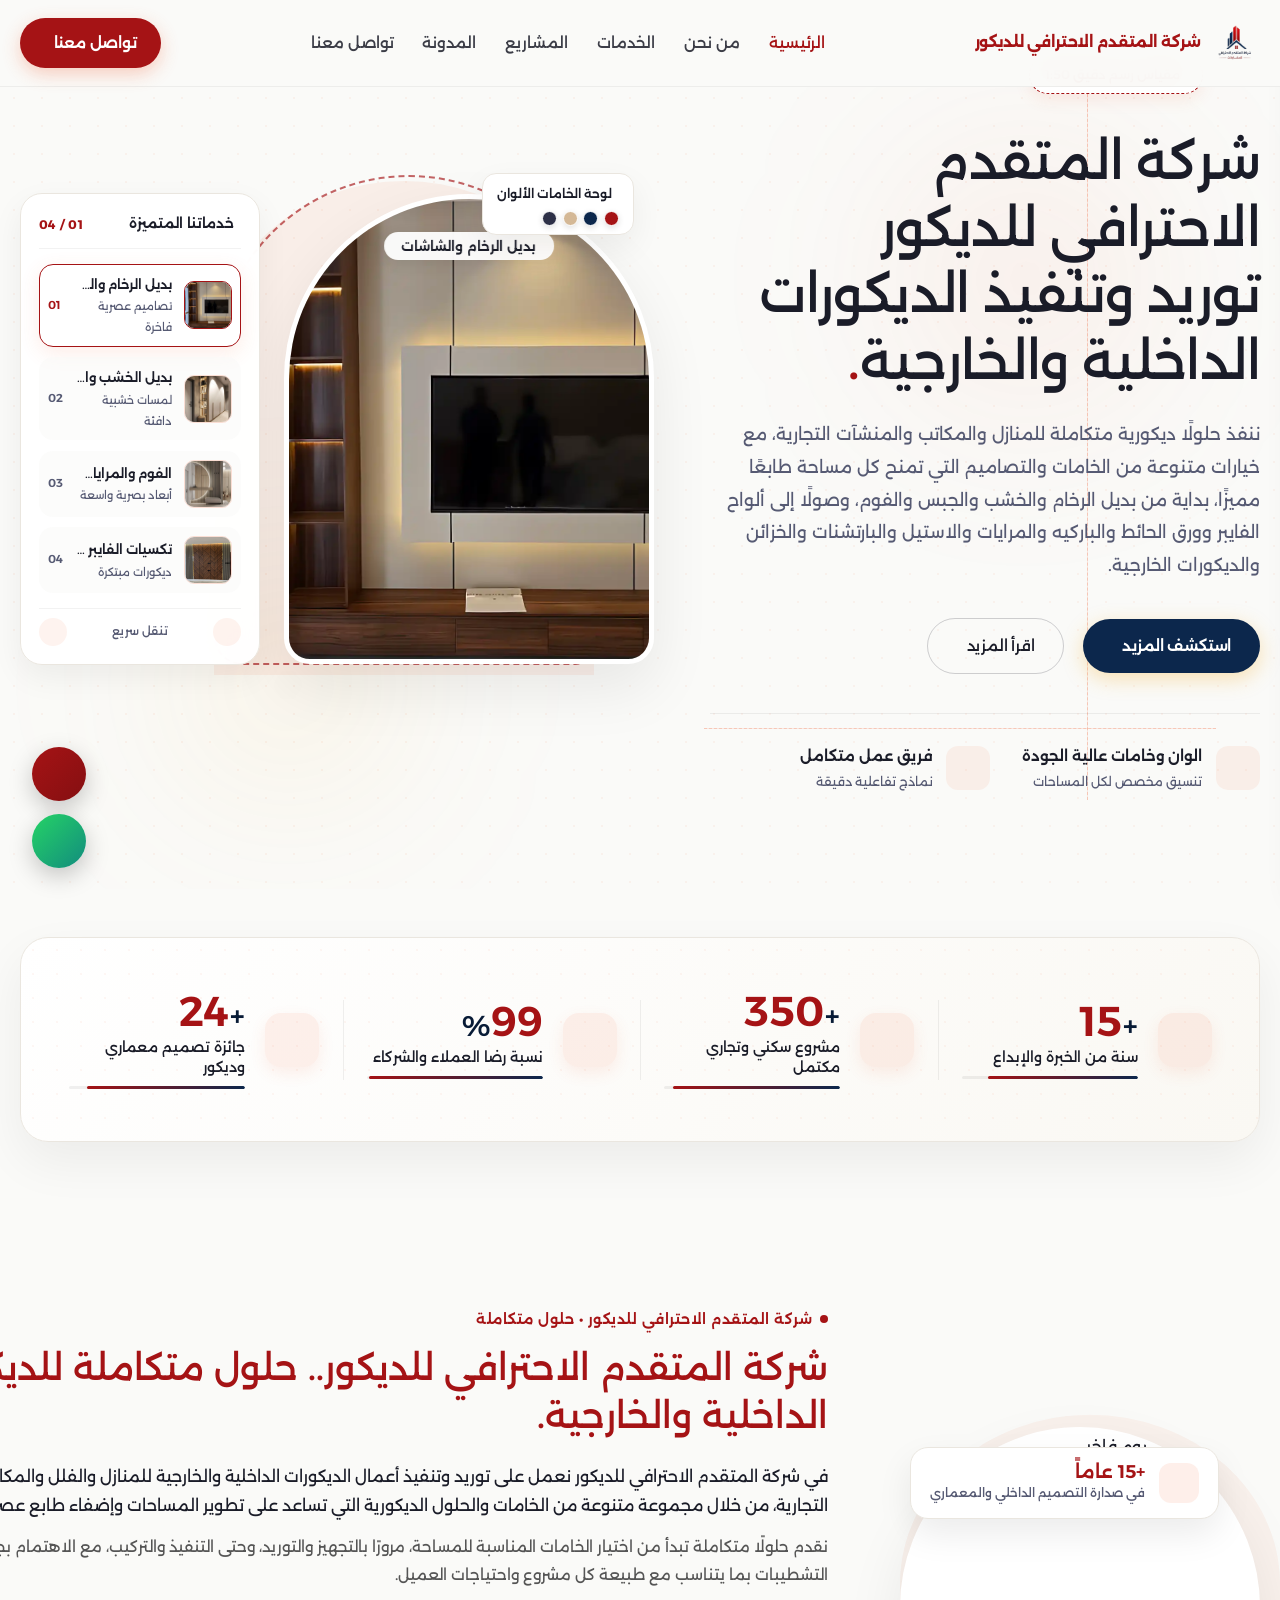
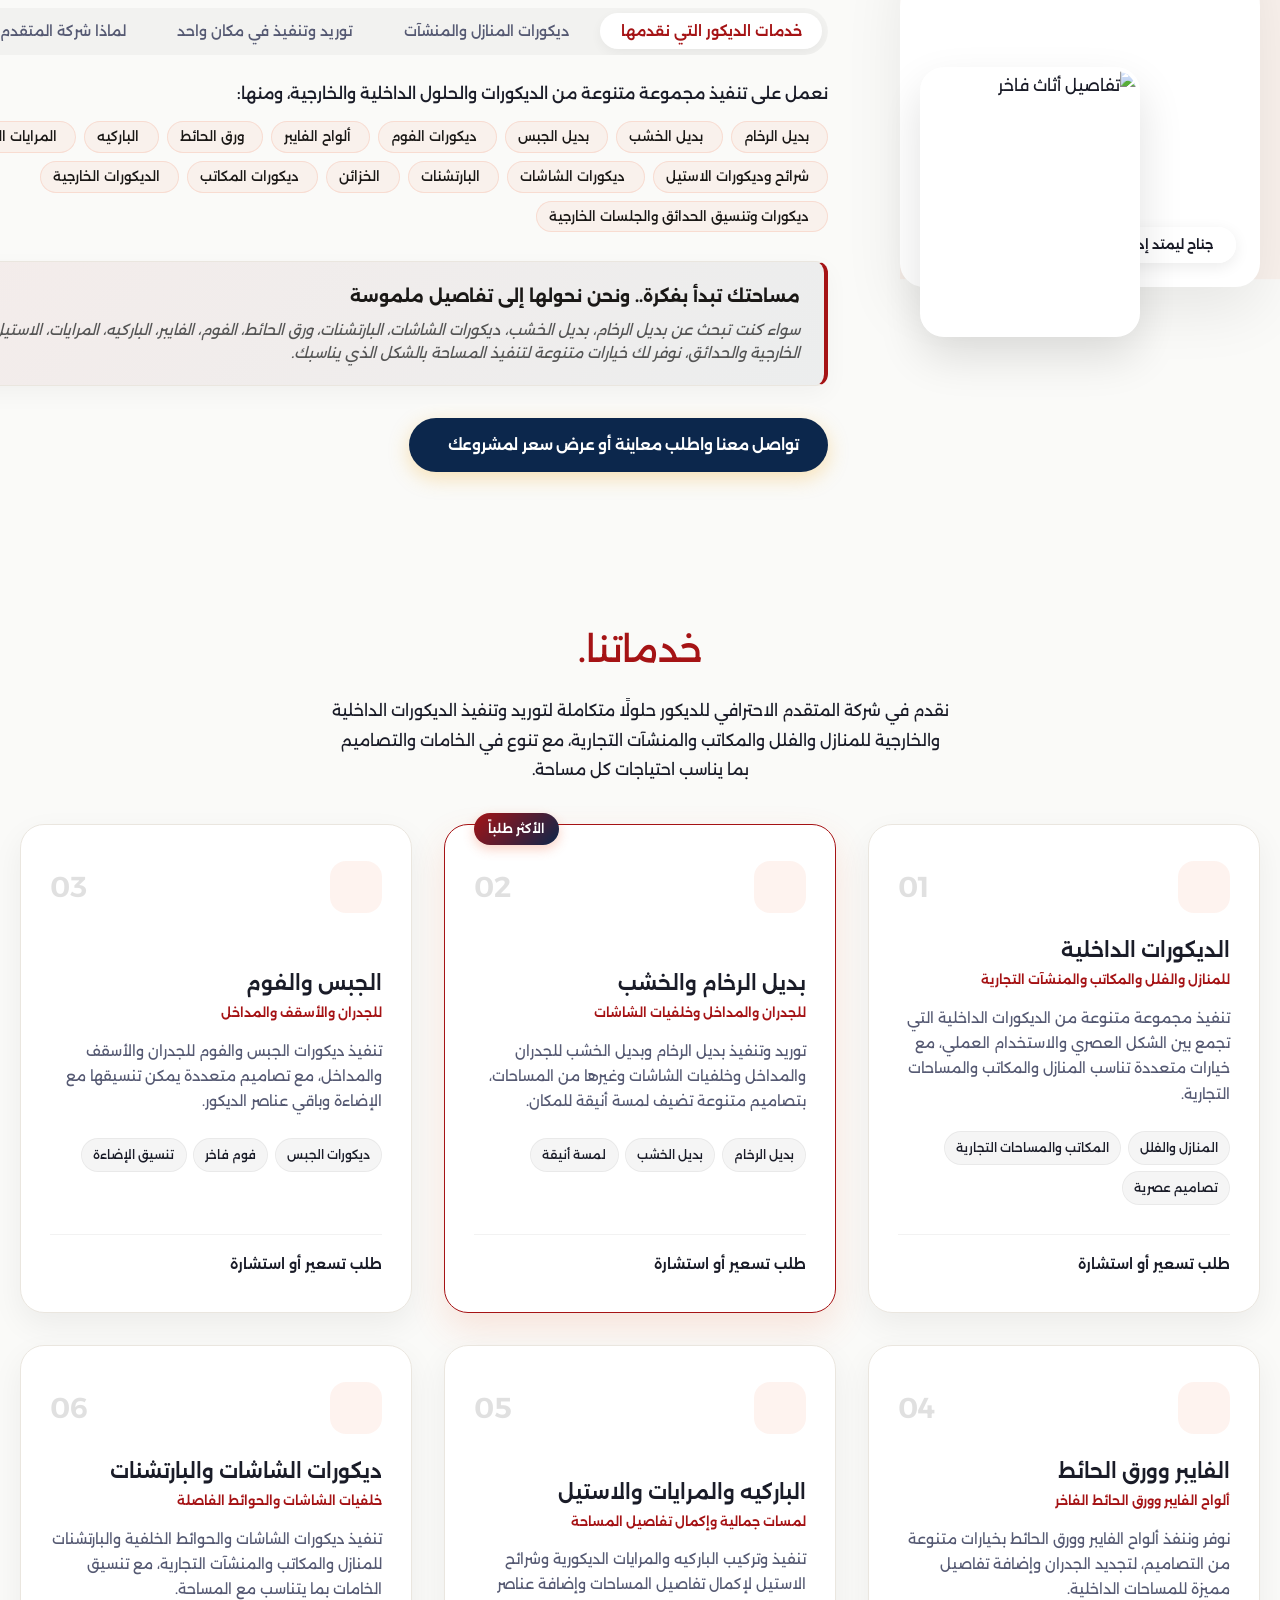
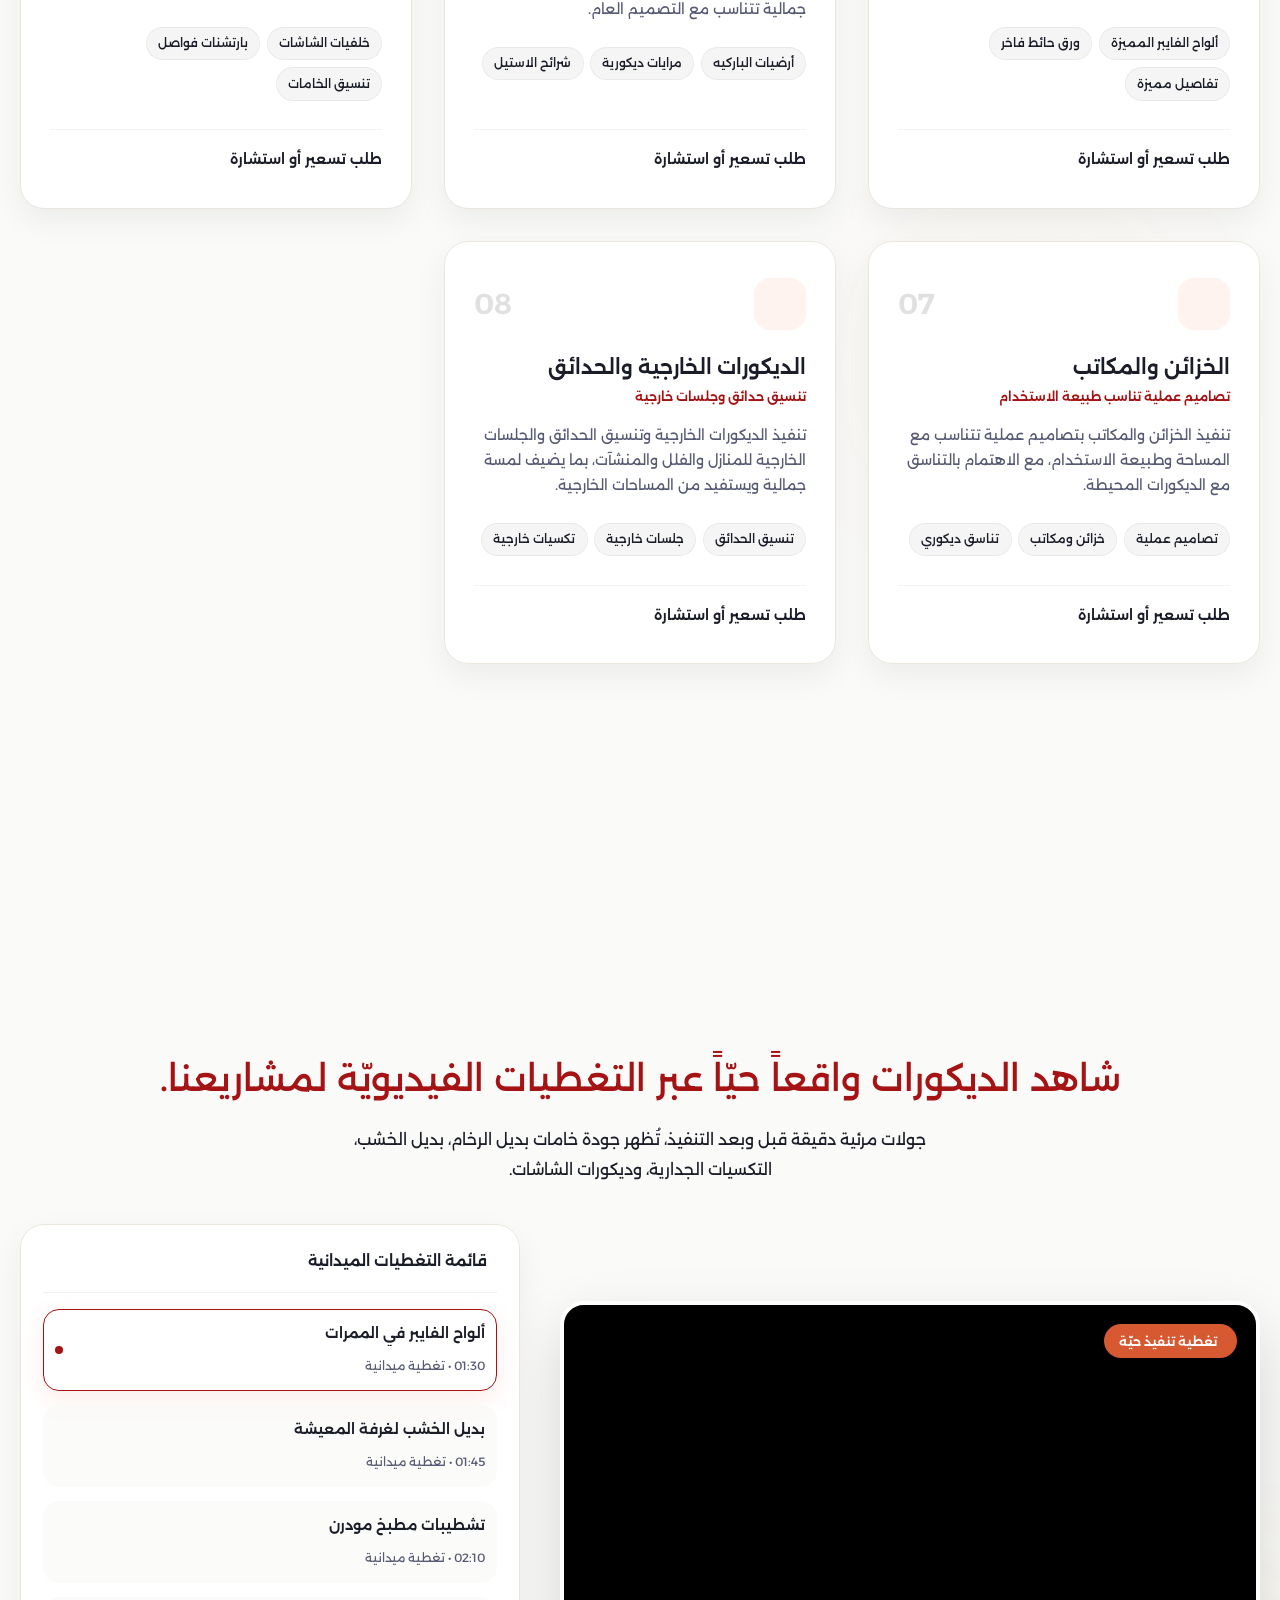
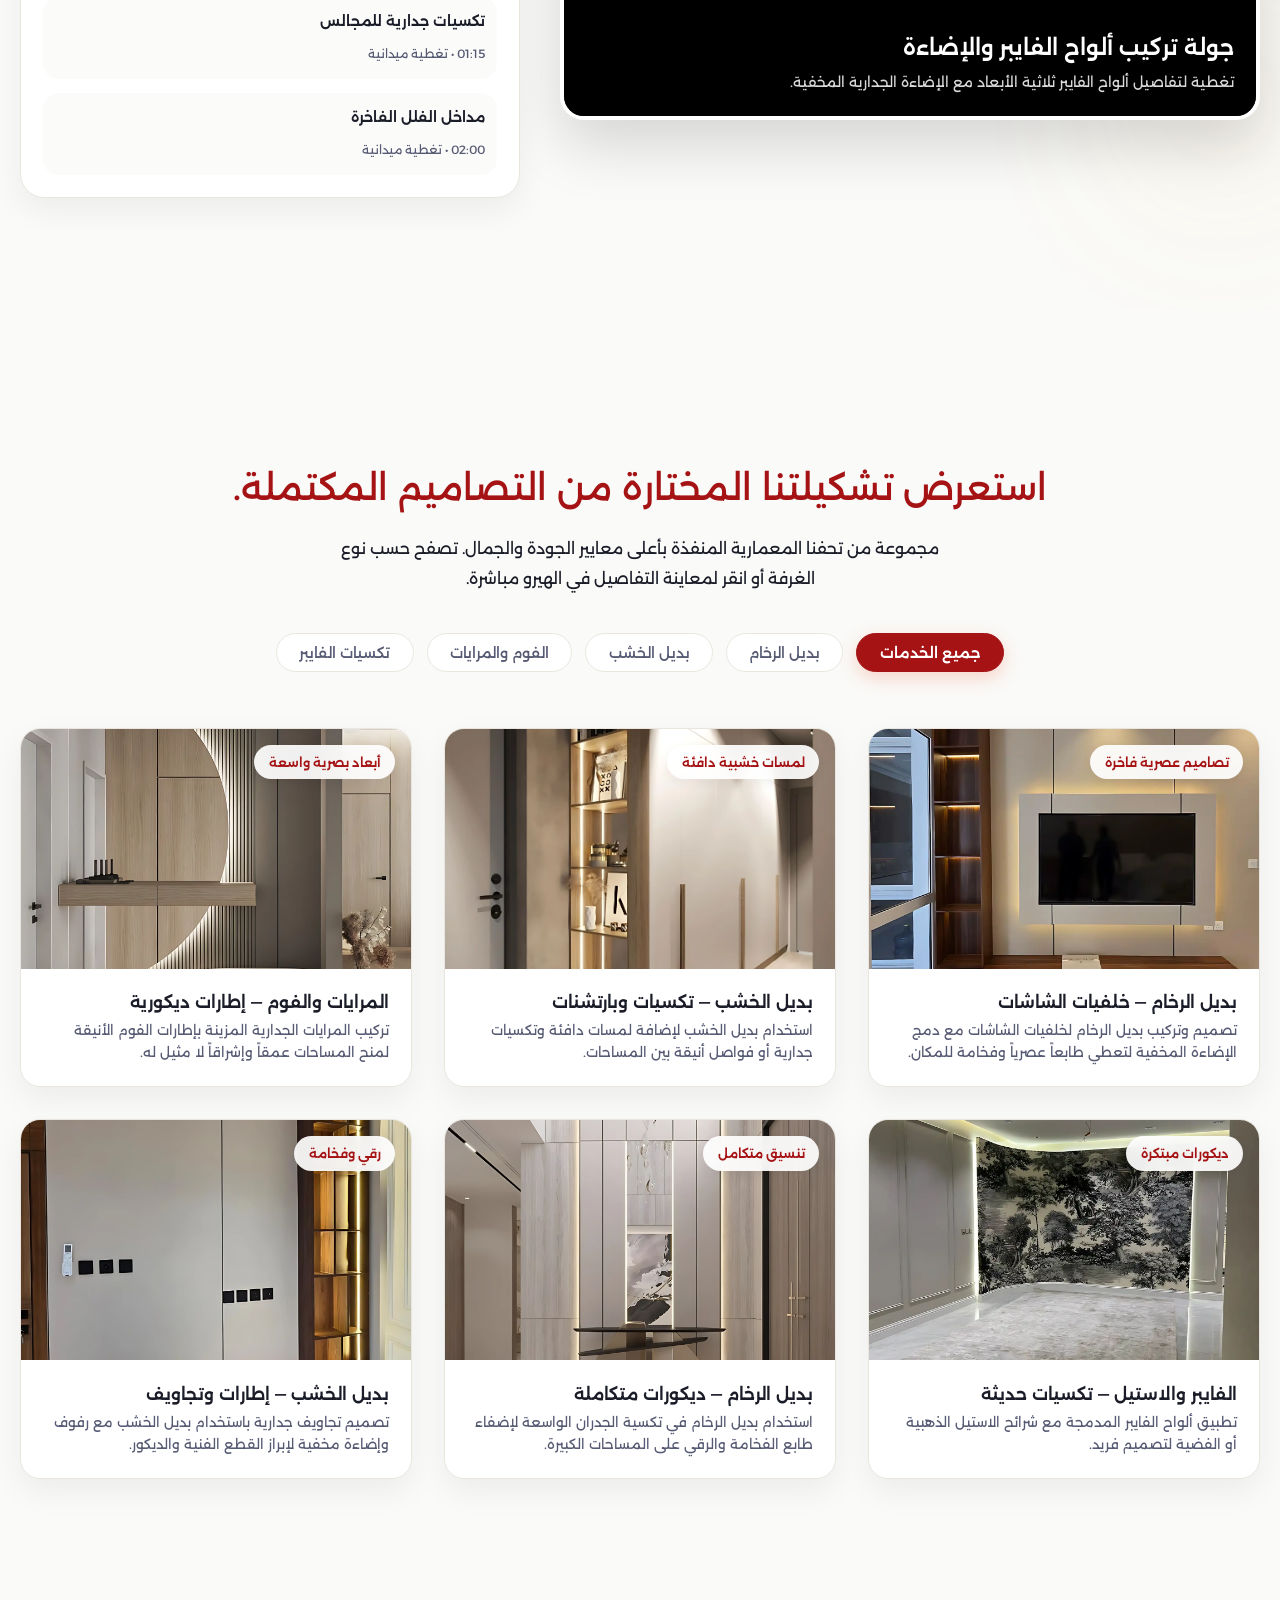
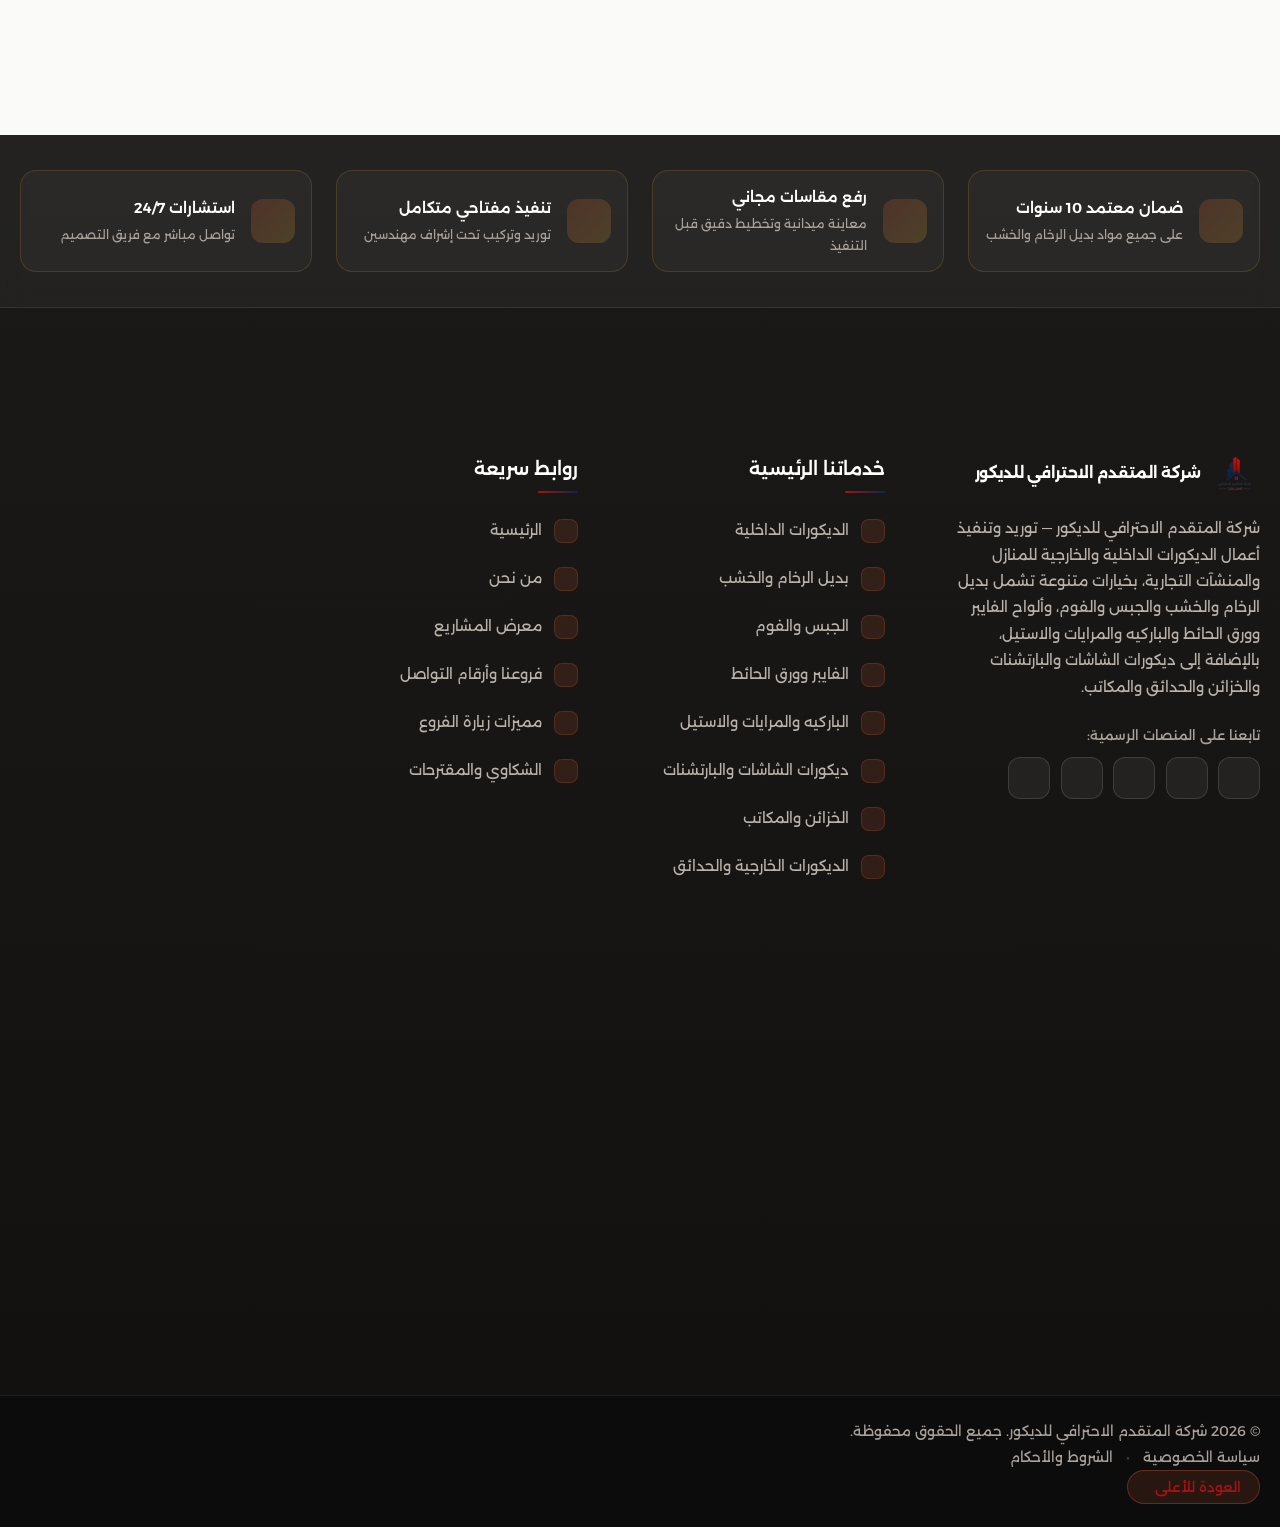
==== commit 6c6dca1f: "change" ====
--- a/index.html
+++ b/index.html
@@ -573,7 +573,7 @@
                 </div>
             </div>
             <!-- Services Showcase Section (Ultra High-End Architectural Layout) -->
-            <section class="services-section hero-light-theme" id="services">
+            <section class="services-section hero-light-theme" id="services" style="padding-bottom: 2rem;">
                 <div class="decor-circle-glow decor-glow-orange services-glow"></div>
 
                 <div class="container">
@@ -835,13 +835,12 @@
 
                     <!-- Custom Decorative Callout Banner -->
                     <div class="decor-solution-banner" data-reveal="fade-up" data-reveal-delay="2"
-                        style="margin-top: 3.5rem; background: linear-gradient(135deg, rgba(165, 19, 21, 0.06) 0%, rgba(26, 24, 22, 0.03) 100%); border: 1px solid rgba(165, 19, 21, 0.18); border-radius: 20px; padding: 2.5rem 2rem; text-align: center; position: relative; overflow: hidden; box-shadow: 0 10px 30px rgba(0,0,0,0.02);">
+                        style="margin-top: 1rem; background: linear-gradient(135deg, rgba(165, 19, 21, 0.06) 0%, rgba(26, 24, 22, 0.03) 100%); border: 1px solid rgba(165, 19, 21, 0.18); border-radius: 20px; padding: 2.5rem 2rem; text-align: center; position: relative; overflow: hidden; box-shadow: 0 10px 30px rgba(0,0,0,0.02);">
                         <div
                             style="position: absolute; top: -20px; right: -20px; width: 100px; height: 100px; background: rgba(165, 19, 21, 0.12); border-radius: 50%; filter: blur(30px);">
                         </div>
                         <span class="section-tag"
-                            style="background: rgba(165, 19, 21, 0.1); color: #a51315; margin-bottom: 1rem; display: inline-block;">شركة المتقدم
-                            للديكور</span>
+                            style="background: rgba(165, 19, 21, 0.1); color: #a51315; margin-bottom: 1rem; display: inline-block;">شركة المتقدم الاحترافي للديكور</span>
                         <h3
                             style="font-size: 1.6rem; color: #1A1816; font-weight: 700; margin-bottom: 1rem; font-family: 'Alexandria', sans-serif;">
                             حلول ديكور تناسب مساحتك</h3>
@@ -851,12 +850,12 @@
                             المساحة بالشكل الذي يناسب ذوقك واحتياجاتك.
                         </p>
                         <div style="font-weight: 700; color: #a51315; font-size: 1.05rem; letter-spacing: 0.3px;">
-                            شركة المتقدم للديكور — توريد وتنفيذ الديكورات الداخلية والخارجية.
+                            شركة المتقدم الاحترافي للديكور — توريد وتنفيذ الديكورات الداخلية والخارجية.
                         </div>
                     </div>
                 </div>
                 <!-- Interactive Video Showcase Section (Architectural Video Theater & Reels) -->
-                <section class="video-showcase-section" id="video-gallery">
+                <section class="video-showcase-section" id="video-gallery" style="padding-top: 2rem;">
                     <div class="decor-circle-glow decor-glow-yellow video-glow"></div>
 
                     <div class="container">
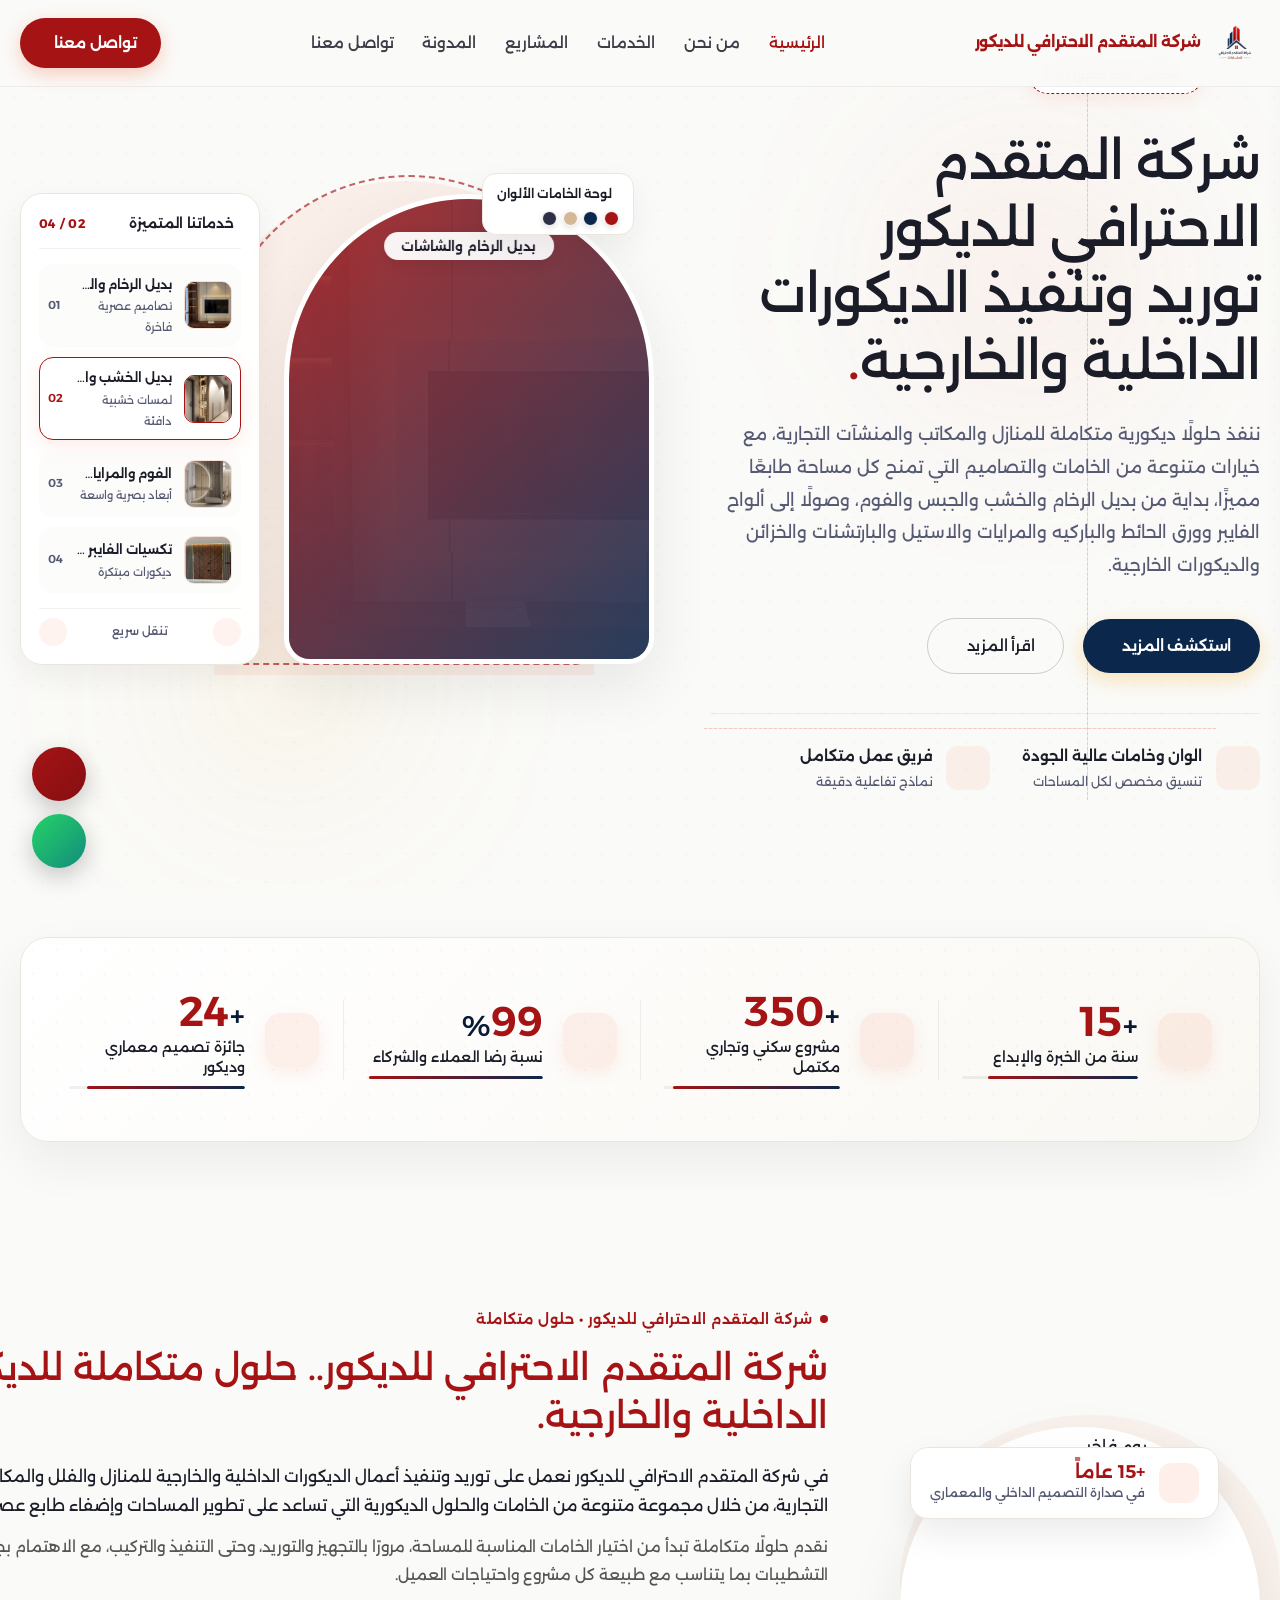
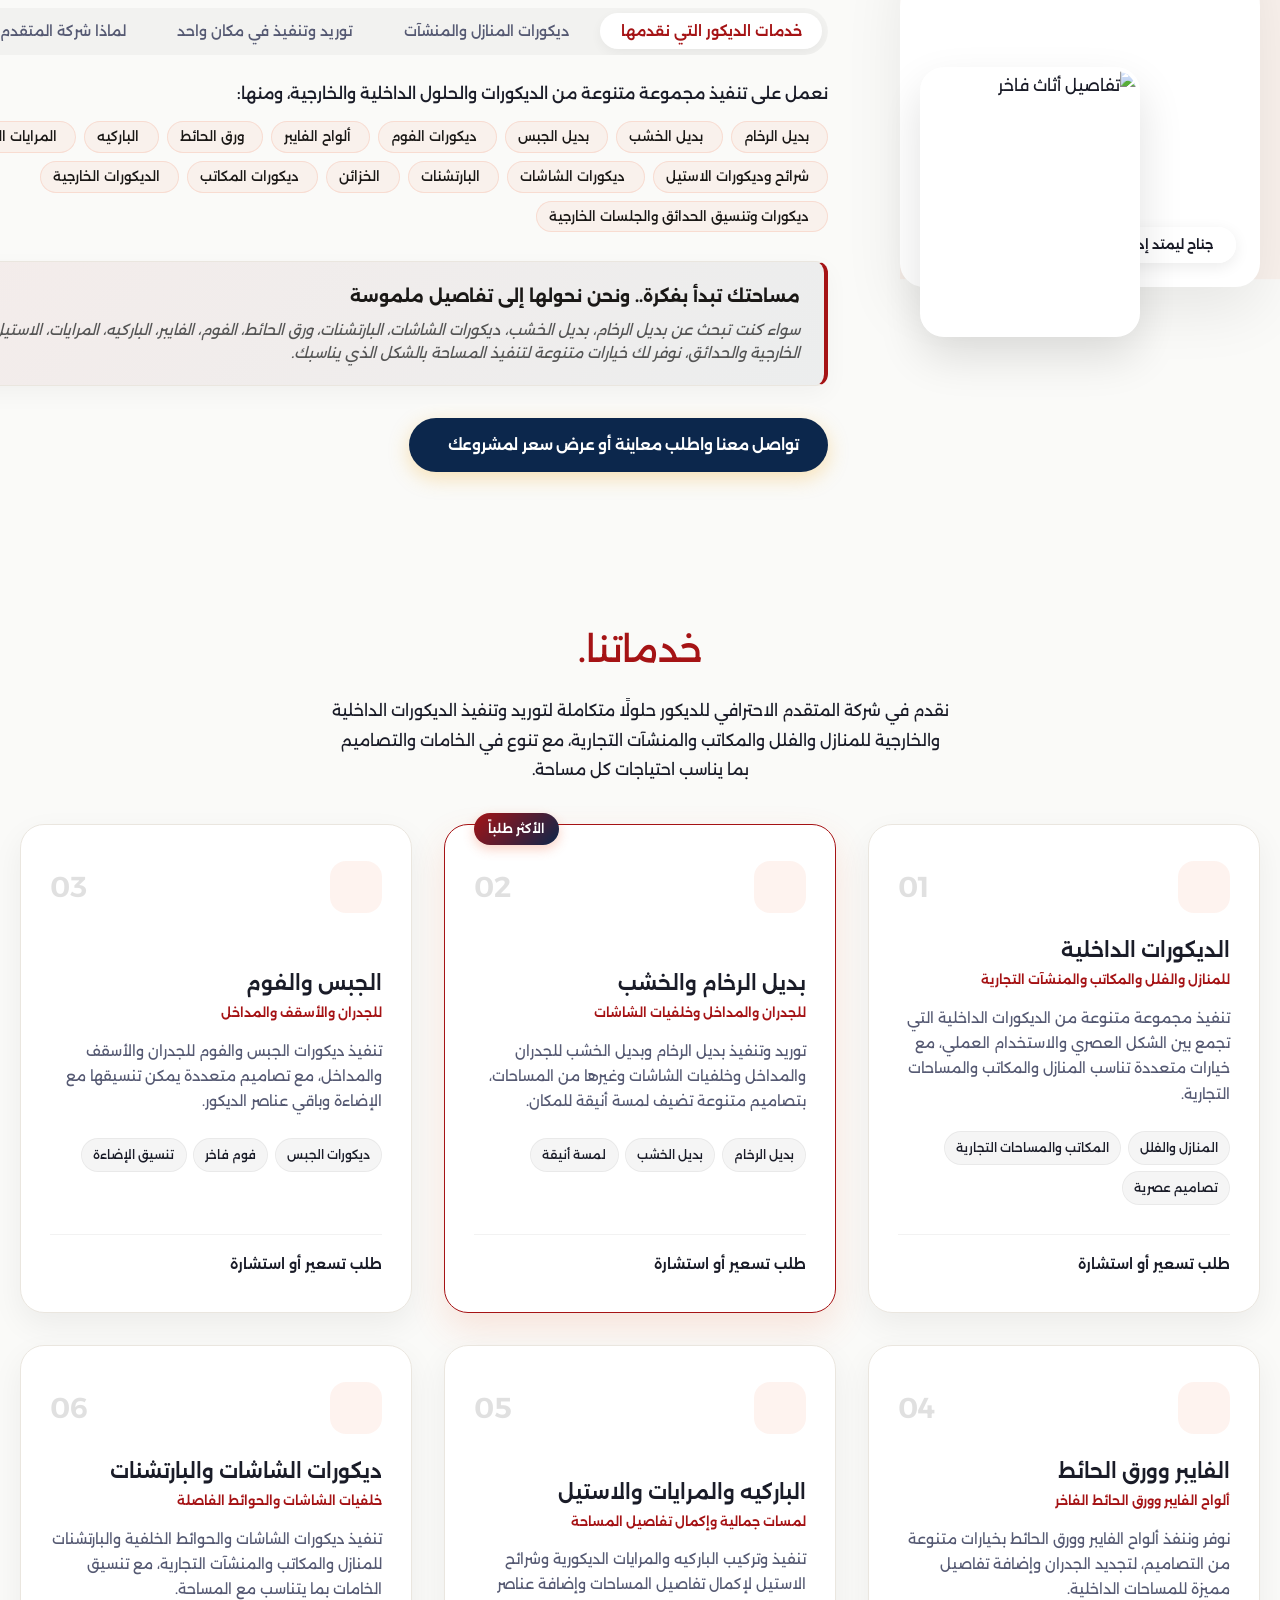
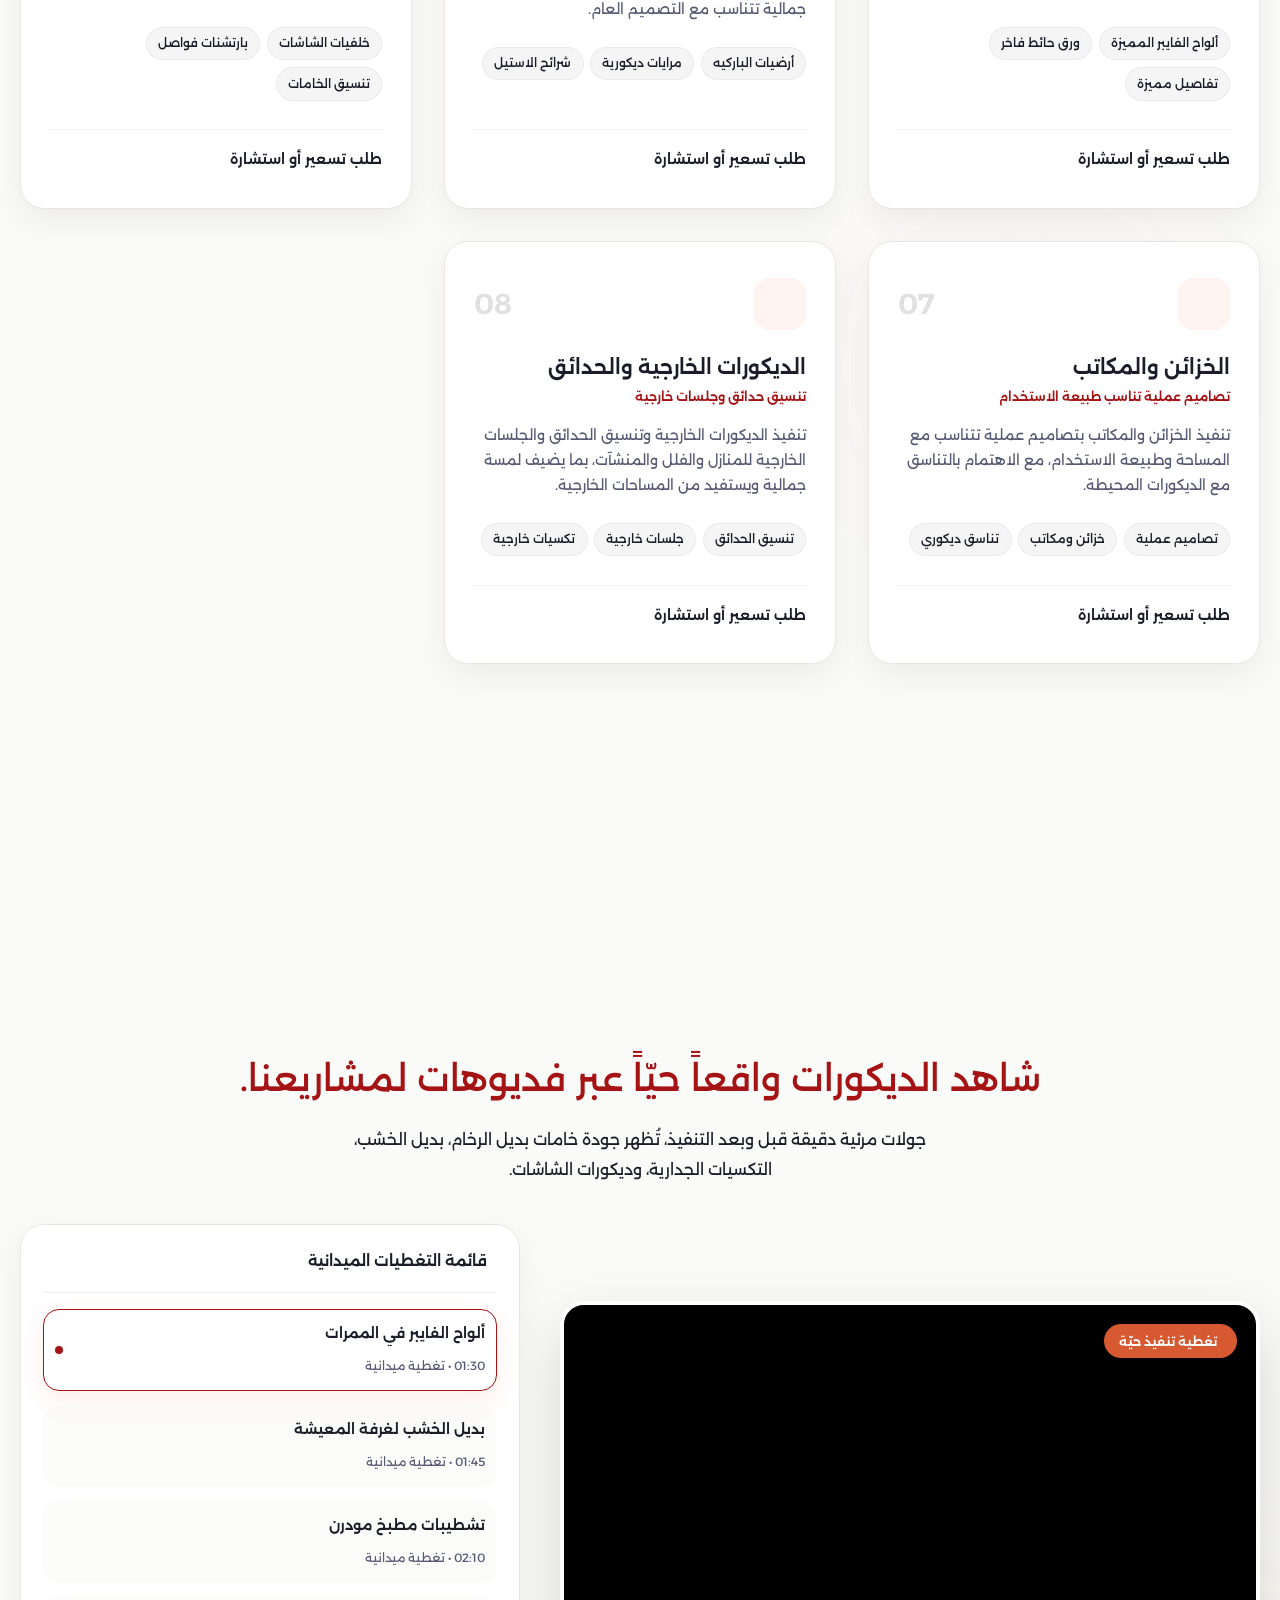
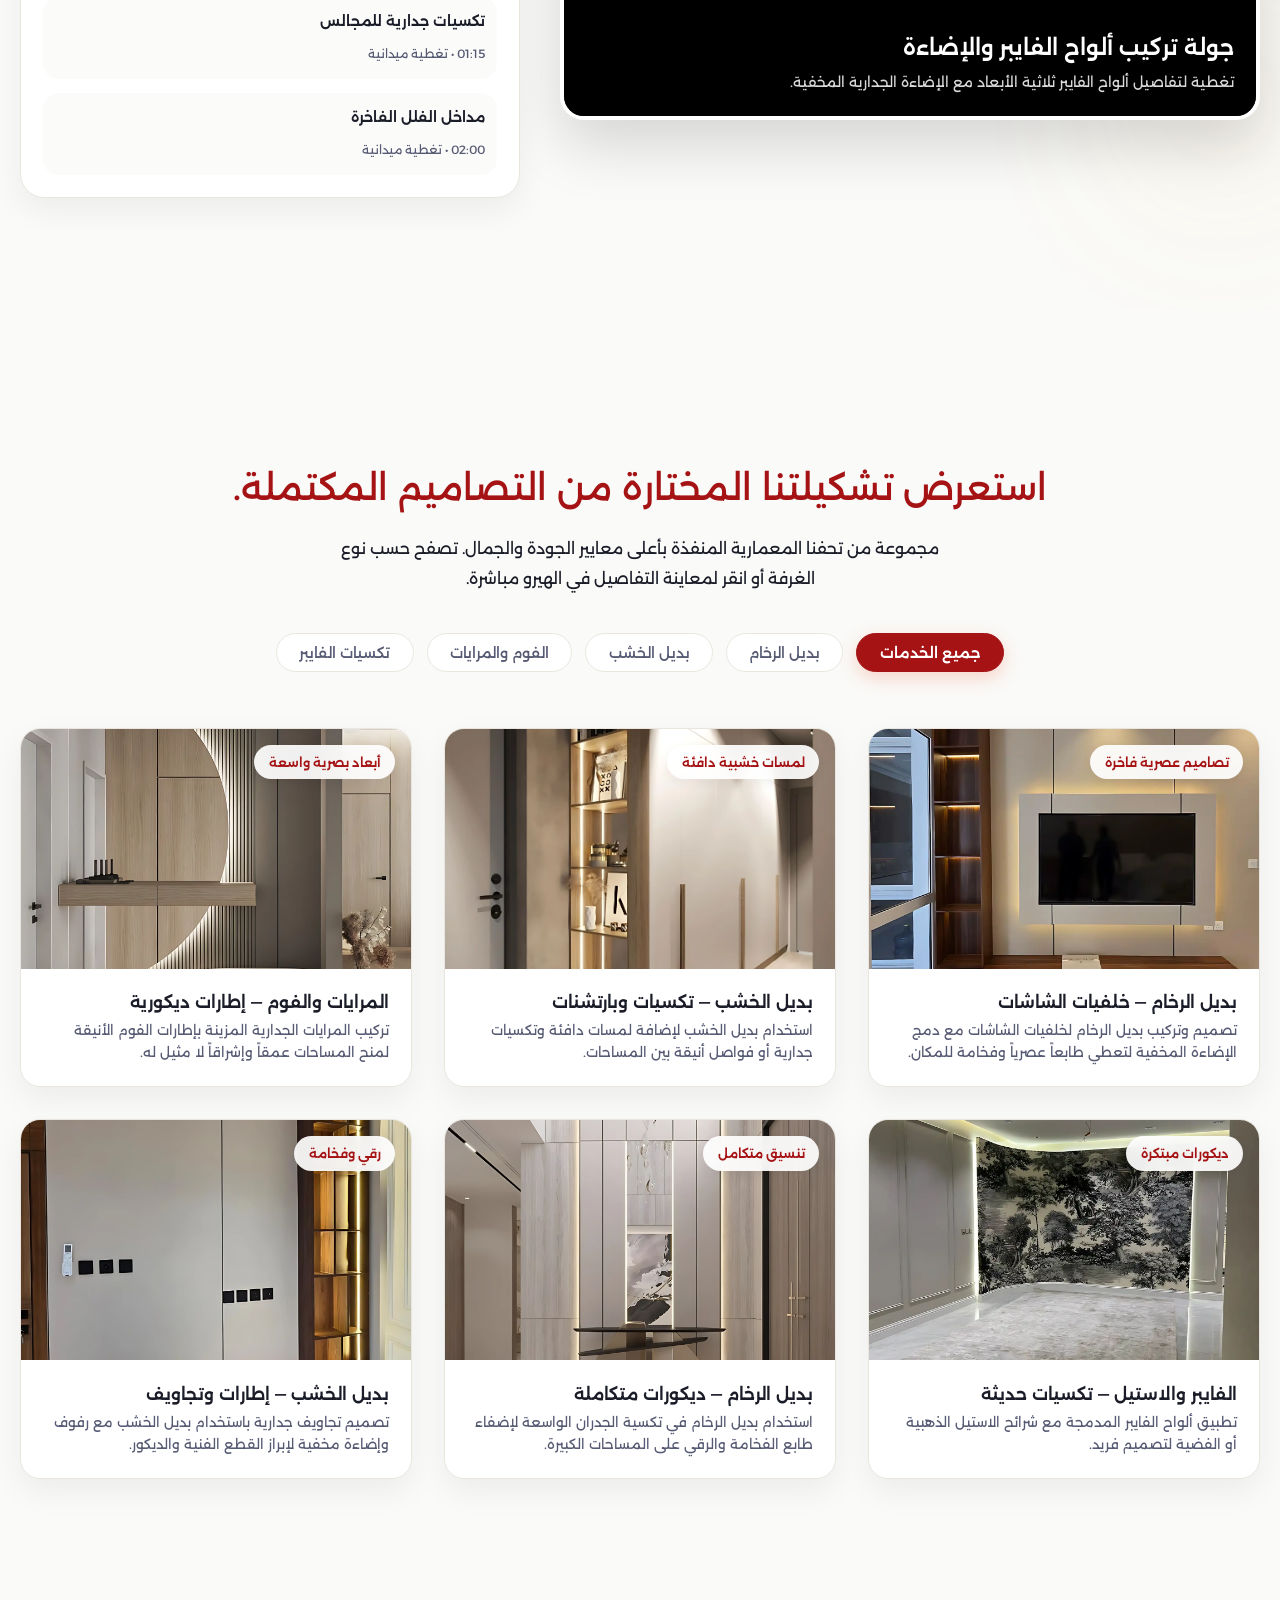
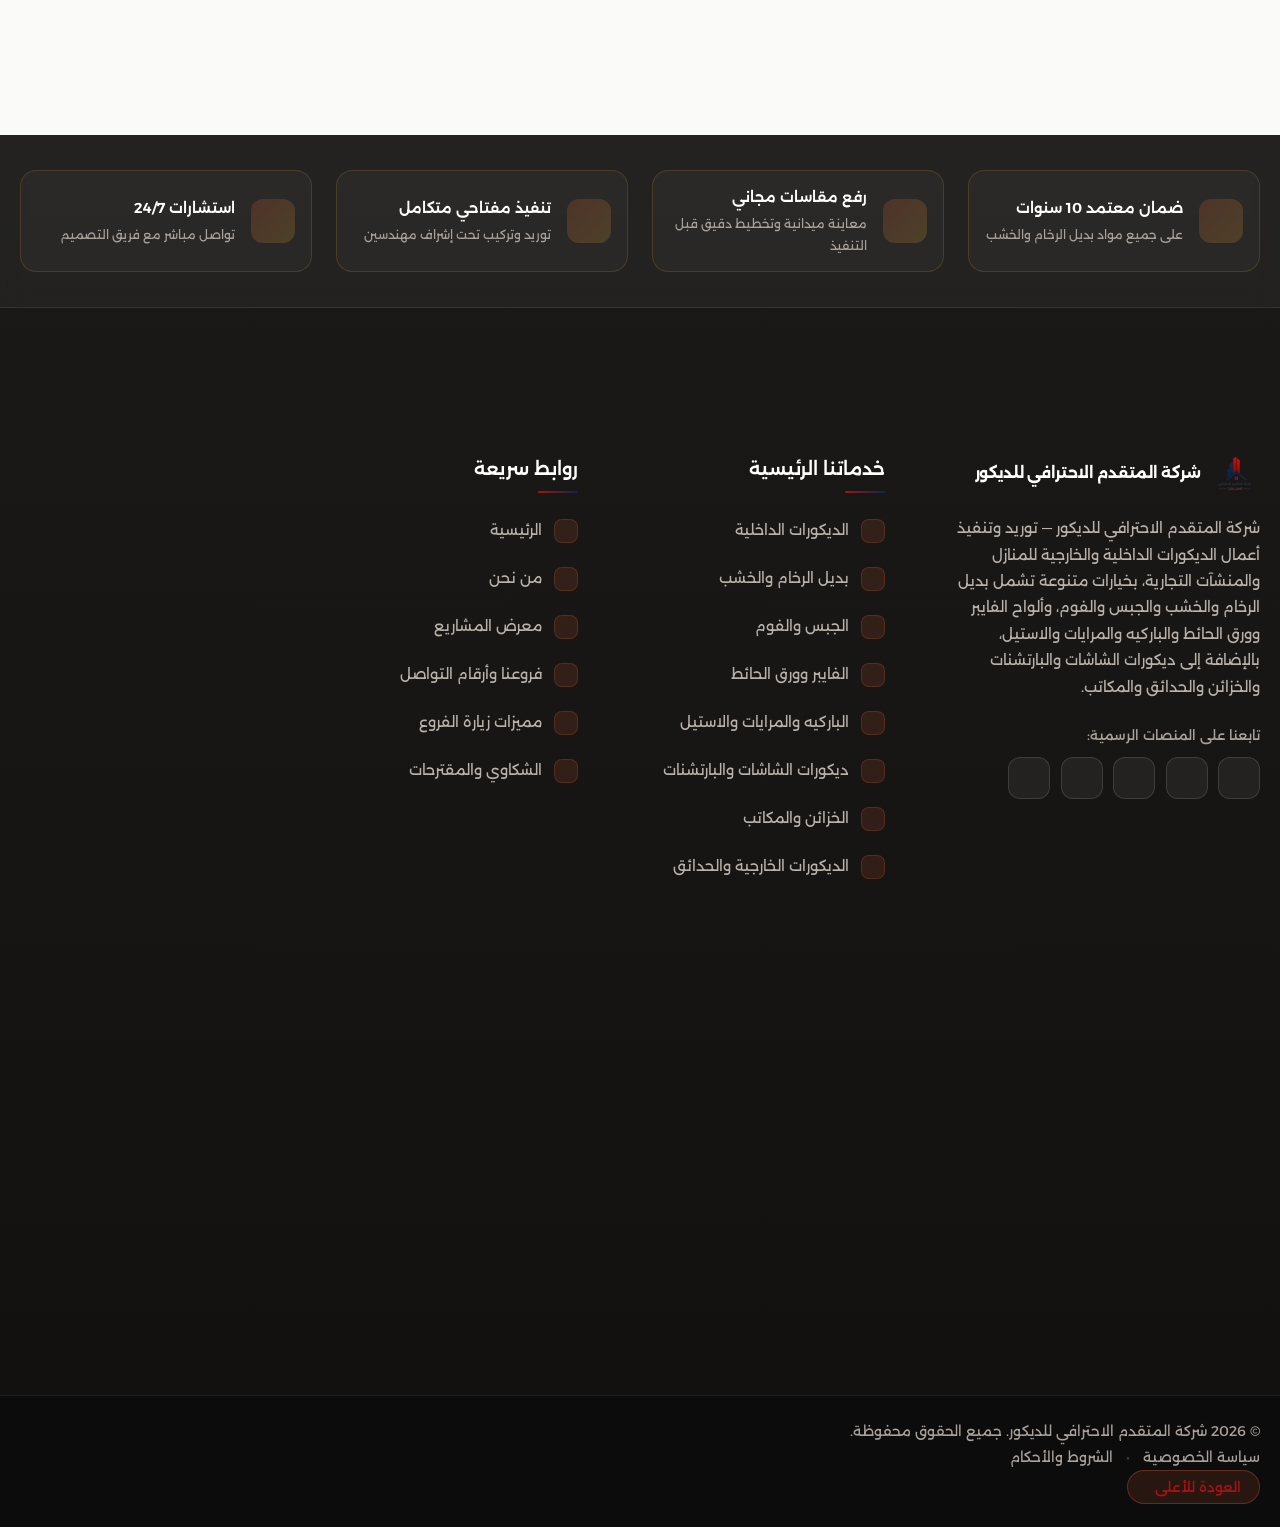
==== commit b6cf4358: "change" ====
--- a/index.html
+++ b/index.html
@@ -866,7 +866,7 @@
                                 <span class="section-tag">تغطيات حية &bull; جولات التوثيق الميداني</span>
                             </div>
                             <h2 class="section-title" data-reveal="split-up" data-reveal-delay="1">شاهد الديكورات واقعاً
-                                حيّاً عبر التغطيات الفيديويّة لمشاريعنا<span class="title-dot">.</span></h2>
+                                حيّاً عبر فديوهات لمشاريعنا<span class="title-dot">.</span></h2>
                             <p class="section-desc center-desc" data-reveal="slide-right" data-reveal-delay="2">
                                 جولات مرئية دقيقة قبل وبعد التنفيذ، تُظهر جودة خامات بديل الرخام، بديل الخشب، التكسيات
                                 الجدارية، وديكورات الشاشات.
